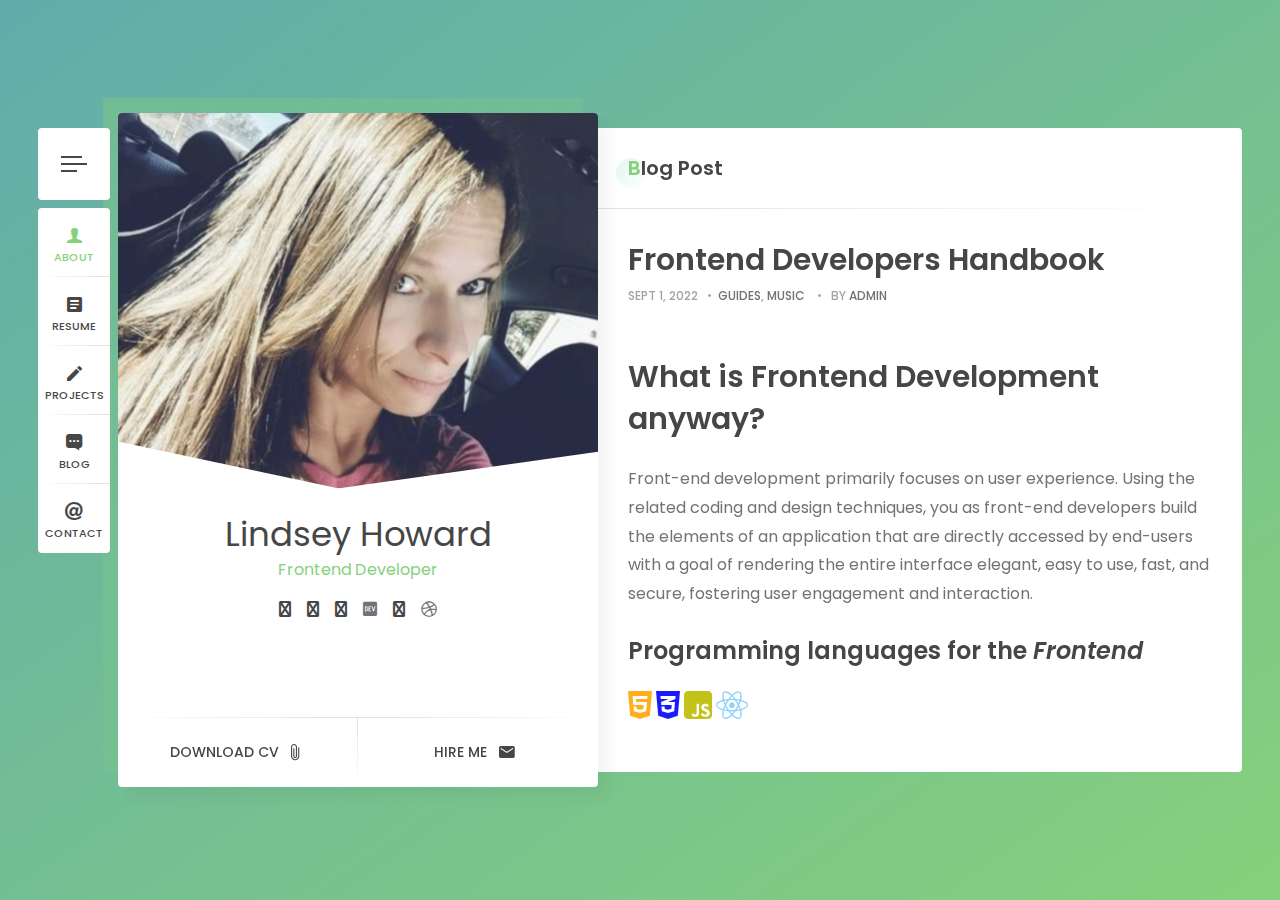
==== pages/blog1.html @ ee1a0be8 "some data changes" ====
<!DOCTYPE html>
<html lang="en">
<head>

	<!--
		Basic
	-->
	<meta charset="UTF-8" />
	<meta http-equiv="X-UA-Compatible" content="IE=edge">
	<title>vCard / Resume / CV</title>
	<meta name="viewport" content="width=device-width, initial-scale=1, maximum-scale=1" />
	<meta name="description" content="vCard & Resume" />
	<meta name="keywords" content="vcard, resposnive, resume, personal, card, cv, cards, portfolio" />
	<meta name="author" content="lindseykdev" />

	<!--
		Load Fonts
	-->
	<link
		href="https://fonts.googleapis.com/css?family=Poppins:100,100i,200,200i,300,300i,400,400i,500,500i,600,600i,700,700i,800,800i,900,900i"
		rel="stylesheet">
	<link href="https://fonts.googleapis.com/css2?family=Bad+Script&family=PT+Sans&display=swap" rel="stylesheet"/>

	<!-- =========================================================
		Load CSS ==================================================
    ============================================================
	-->
	<link rel="stylesheet" href="../assets/css/basic.css" />
	<link rel="stylesheet" href="../assets/css/layout.css" />
	<link rel="stylesheet" href="../assets/css/blogs.css" />
	<link rel="stylesheet" href="../assets/css/ionicons.css" />
	<link rel="stylesheet" href="../assets/css/magnific-popup.css" />
	<link rel="stylesheet" href="../assets/css/animate.css" />
	<link rel="stylesheet" href="../assets/css/owl.carousel.css" />

	<!--
		Background Gradient
	-->
	<link rel="stylesheet" href="../assets/css/gradient.css" />

	<!--
		Template New-Skin
	-->
	<link rel="stylesheet" href="../assets/css/new-skin/new-skin.css" />

	<!--
		Template RTL
	-->
	<!--<link rel="stylesheet" href="css/rtl-new.css" />-->

	<!--
		Template Colors
	-->
	<link rel="stylesheet" href="assets/css/demos/demo-1-colors.css" />
	<!--<link rel="stylesheet" href="css/template-colors/blue.css" />-->
	<!--<link rel="stylesheet" href="css/template-colors/orange.css" />-->
	<!--<link rel="stylesheet" href="css/template-colors/pink.css" />-->
	<!--<link rel="stylesheet" href="css/template-colors/purple.css" />-->
	<!--<link rel="stylesheet" href="css/template-colors/red.css" />-->

	<!--
		Template Dark
	-->
	<!--<link rel="stylesheet" href="css/template-dark/dark.css" />-->


	<!--[if lt IE 9]>
	<script src="http://css3-mediaqueries-js.googlecode.com/svn/trunk/css3-mediaqueries.js"></script>
	<script src="http://html5shim.googlecode.com/svn/trunk/html5.js"></script>
	<![endif]-->

	<!--
		Favicons
	-->
	<link rel="shortcut icon" href="assets/images/favicons/favicon.ico">

  	<!--
		Font Awesome
	-->
	<link rel="stylesheet" href="https://cdnjs.cloudflare.com/ajax/libs/font-awesome/6.2.1/css/all.css" />
	<script src="https://kit.fontawesome.com/29b275fb0c.js" crossorigin="anonymous"></script>

  <!--
    ShareThis
  -->
  <script type='text/javascript' src='https://platform-api.sharethis.com/js/sharethis.js#property=63f6363fb0cf8200125759ce&product=sop' async='async'></script>


</head>

<body>
	<div class="page new-skin">

		<!-- preloader -->
		<div class="preloader">
			<div class="centrize full-width">
				<div class="vertical-center">
					<div class="spinner">
						<div class="double-bounce1"></div>
						<div class="double-bounce2"></div>
					</div>
				</div>
			</div>
		</div>

		<!-- background -->
		<div class="background gradient">
			<ul class="bg-bubbles">
      <li></li>
      <li></li>
      <li></li>
      <li></li>
      <li></li>
      <li></li>
      <li></li>
      <li></li>
      <li></li>
      <li></li>
    </ul>
		</div>

		<!--
			Container
		-->
		<div class="container opened" data-animation-in="fadeInLeft" data-animation-out="fadeOutLeft">

			<!--
				Header
			-->
			<header class="header">

				<!-- menu btn -->
				<a href="#" class="menu-btn"><span></span></a>

				<!-- menu -->
				<div class="top-menu">
					<ul>
						<li class="active">
							<a href="#about-card">
								<span class="icon ion-person"></span>
								<span class="link">About</span>
							</a>
						</li>
						<li>
							<a href="#resume-card">
								<span class="icon ion-android-list"></span>
								<span class="link">Resume</span>
							</a>
						</li>
						<li>
							<a href="#works-card">
								<span class="icon ion-android-create"></span>
								<span class="link">Projects</span>
							</a>
						</li>
						<li>
							<a href="#blog-card">
								<span class="icon ion-chatbox-working"></span>
								<span class="link">Blog</span>
							</a>
						</li>
						<li>
							<a href="#contacts-card">
								<span class="icon ion-at"></span>
								<span class="link">Contact</span>
							</a>
						</li>
					</ul>
				</div>

			</header>

			<!--
				Card - Started
			-->
			<div class="card-started" id="home-card">

				<!--
					Profile
				-->
				<div class="profile no-photo">

					<!-- profile image -->
					<div class="slide" style="background-image: url(../assets/images/profile-6.png);"></div>

					<!-- profile titles -->
					<div class="title">Lindsey Howard</div>
					<!--<div class="subtitle">Web Designer</div>-->
					<div class="subtitle subtitle-typed">
						<div class="typing-title">
							<p>Frontend Developer</p>
							<p>Designer</p>
							<p>Blogger</p>
						</div>
					</div>

					<!-- profile socials -->
					<div class="social">
						<a target="_blank" href="https://linkedin.com/in/lindsey-howard"><span class="fa
									fa-linkedin"></span></a>
						<a target="_blank" href="https://twitter.com/dev_lindseyk"><span class="fa
									fa-twitter"></span></a>
						<a target="_blank" href="https://github.com/codelikeagirl29"><span class="fa fa-github"></span></a>
						<a target="_blank" href="https://dev.to/codelikeagirl29"><span class="fa-brands
									fa-dev"></span></a>
						<a target="_blank" href="https://stackoverflow.com/users/14072521/lindsey"><span class="fa
									fa-stack-overflow"></span></a>
                  <a target="_blank" href="https://dribbble.com/codelikeagirl29"><span class="fa-brands fa-dribbble"></span></a>
					</div>

					<!-- profile buttons -->
					<div class="lnks">
						<a href="https://drive.google.com/file/d/1bHgWk-TyjNsoGOeLdqW-r5zEd-LSExM_/view?usp=share_link" class="lnk">
							<span class="text">Download CV</span>
							<span class="ion ion-android-attach"></span>
						</a>
						<a href="mailto:lindseykdev@gmail.com" class="lnk discover">
							<span class="text">Hire Me</span>
							<span class="ion ion-android-mail"></span>
						</a>
					</div>

				</div>

			</div>

			<!--
				Card - Blog
			-->
			<div class="card-inner blog blog-post animated active" id="blog-card">
				<div class="card-wrap">

					<!--
						Blog Single
					-->
					<div class="content blog-single">

						<!-- title -->
						<div class="title">Blog Post</div>

						<!-- content -->
						<div class="row border-line-v">
							<div class="col col-m-12 col-t-12 col-d-12">
								<div class="post-box">

									<!-- blog detail -->
									<h1 class="h-title">Frontend Developers Handbook</h1>
									<div class="blog-detail">
										<span class="date">Sept 1, 2022</span>
										<span class="cat-links"><a href="#">Guides</a>, <a href="#">Music</a></span>
										<span class="byline"> by <span class="author"><a href="#">admin</a></span></span>
									</div>

									<!-- blog image -->
									<div class="blog-image">
										<img src="assetsimages/blog/1.png" alt="" />
									</div>

									<!-- blog content -->
									<div class="blog-content">
										<h1 class="section-title-inner">What is Frontend Development anyway?</h1>
                <p class="text">
                  Front-end development primarily focuses on user experience. Using the related coding and design techniques, you as front-end developers build the elements of an application that are directly accessed by end-users with a
                  goal of rendering the entire interface elegant, easy to use, fast, and secure, fostering user engagement and interaction.
             
                </p>
                <h2 class="section-title-inner">Programming languages for the <em>Frontend</em></h2>
                <div class="images-container">
                  <div class="images">
                    <i class="fa-brands fa-html5 fa-2xl icon"></i>
                    <i class="fa-brands fa-css3-alt fa-2xl icon"></i>
                    <i class="fa-brands fa-square-js fa-2xl icon"></i>
                    <i class="fa-brands fa-react fa-2xl icon"></i>
                  </div>
                </div>
                <p class="text">
                  Front-end development is the development of visual and interactive elements of a website that users interact with directly. It's a combination of HTML, CSS and
                  <a class="link-effect" href="https://developer.mozilla.org/en-US/docs/Web/JavaScript">JavaScript</a>, where HTML provides the structure, CSS the styling and layout, and JavaScript the dynamic behaviour and interactivity.
                </p><br>
                <p class="text">
                  We should pause for a moment to clarify the differences between a front end developer, back end developer, and full stack developer. Let’s put this in simple terms: a front end developer is responsible for the parts of an
                  app or website that users see and interact with. A back end developer takes care of the “behind the scenes” matters such as infrastructure and databases. The full-stack developer is a mixture of both, a jack of all trades that can handle the whole design process from the beginning to the end.<br />
                  Note that there’s a trend these days where the line between the front end and back end development has been blurring. Primarily since many of the tasks that fall in the domain of back end developers are being increasingly
                  handled by the front end developers.<br />
                  As a final aside, there are also full-stack engineers. They are full-stack developers who have project management experience, adept at disciplines in the configuring, managing, and maintaining computer networks and
                  systems.<br />
                </p>

                <div class="blog-quote">
                  <p>Great <span>web design</span> without <span>functionality</span> is like a <span>sports car</span> with no engine.</p>
                  - Paul Cookson
                </div>
									</div>

                   <!-- carousel start -->
              <div class="carousel-item-img-wrapper carousel-item-img-wrapper-all">
                <div class="owl-carousel" id="owl-carousel-news-1">

                  <!-- section item start -->
                  <div class="post-box">

                    <!-- team item start -->
                    <div class="team-item">
                      <div class="team-item-inner">
                        <div class="team-box">
                          <div class="image-projects">
                            <img alt="Img" src="img/news/news-gallery/gallery-1/1.png" loading="lazy" />
                          </div>
                        </div>
                      </div>

                      <!-- divider start -->
                      <div class="team-item-divider"></div>

                      <!-- divider end -->
                    </div>

                    <!-- team item end -->
                    <div class="post-box-inner">

                      <!-- divider start -->
                      <div class="divider-m"></div>

                      <!-- divider end -->

                      <!-- section title start -->
                      <div class="section-title-inner">Lets get</div>

                      <!-- section title end -->

                      <!-- section title start -->
                      <div class="section-title-inner section-title-inner-dark">
                        to work.
                      </div>

                      <!-- section title end -->
                    </div>
                  </div>

                  <!-- section item end -->

                  <!-- section item start -->
                  <div class="post-box">

                    <!-- team item start -->
                    <div class="team-item">
                      <div class="team-item-inner">
                        <div class="team-box">
                          <div class="image-projects">
                            <img alt="Img" src="img/news/news-gallery/gallery-1/2.png" loading="lazy" />
                          </div>
                        </div>
                      </div>

                      <!-- divider start -->
                      <div class="team-item-divider"></div>

                      <!-- divider end -->
                    </div>

                    <!-- team item end -->
                    <div class="post-box-inner">

                      <!-- divider start -->
                      <div class="divider-m"></div>

                      <!-- divider end -->

                      <!-- section title start -->
                      <div class="section-title-inner">Never quit creating</div>

                      <!-- section title end -->

                      <!-- section title start -->
                      <div class="section-title-inner section-title-inner-dark">more content</div>

                      <!-- section title end -->
                    </div>
                  </div>

                  <!-- section item end -->

                  <!-- section item start -->
                  <div class="post-box">

                    <!-- team item start -->
                    <div class="team-item">
                      <div class="team-item-inner">
                        <div class="team-box">
                          <div class="image-projects">
                            <img alt="Img" src="img/news/news-gallery/gallery-1/3.png" loading="lazy" />
                          </div>
                        </div>
                      </div>

                      <!-- divider start -->
                      <div class="team-item-divider"></div>

                      <!-- divider end -->
                    </div>

                    <!-- team item end -->
                    <div class="post-box-inner">

                      <!-- divider start -->
                      <div class="divider-m"></div>

                      <!-- divider end -->

                      <!-- section title start -->
                      <div class="section-title-inner">Work in a</div>

                      <!-- section title end -->

                      <!-- section title start -->
                      <div class="section-title-inner section-title-inner-dark">distraction-free environment.</div>

                      <!-- section title end -->
                    </div>
                  </div>

                  <!-- section item end -->

                  <!-- section item start -->
                  <div class="post-box">

                    <!-- team item start -->
                    <div class="team-item">
                      <div class="team-item-inner">
                        <div class="team-box">
                          <div class="image-projects">
                            <img alt="Img" src="img/news/news-gallery/gallery-1/4.png" loading="lazy" />
                          </div>
                        </div>
                      </div>

                      <!-- divider start -->
                      <div class="team-item-divider"></div>

                      <!-- divider end -->
                    </div>

                    <!-- team item end -->
                    <div class="post-box-inner">

                      <!-- divider start -->
                      <div class="divider-m"></div>

                      <!-- divider end -->

                      <!-- section title start -->
                      <div class="section-title-inner">follow along</div>

                      <!-- section title end -->

                      <!-- section title start -->
                      <div class="section-title-inner section-title-inner-dark">w/ a successful process.</div>

                      <!-- section title end -->
                    </div>
                  </div>

                  <!-- section item end -->

                  <!-- section item start -->
                  <div class="post-box">

                    <!-- team item start -->
                    <div class="team-item">
                      <div class="team-item-inner">
                        <div class="team-box">
                          <div class="image-projects">
                            <img alt="Img" src="img/news/news-gallery/gallery-1/5.png" />
                          </div>
                        </div>
                      </div>

                      <!-- divider start -->
                      <div class="team-item-divider"></div>

                      <!-- divider end -->
                    </div>

                    <!-- team item end -->
                    <div class="post-box-inner">

                      <!-- divider start -->
                      <div class="divider-m"></div>

                      <!-- divider end -->
                    </div>
                  </div>

                  <!-- section item end -->
                </div>
              </div>

              <!-- carousel end -->

									<div class="post-text-bottom">
										<div class="social-share">
											<span>Share</span>
                      <!-- ShareThis BEGIN --><div class="sharethis-inline-share-buttons"></div><!-- ShareThis END -->
											<!-- <a href="https://www.facebook.com/sharer.php?u=http%3A%2F%2Flindseyk.dev%2F" class="share-btn share-btn-facebook" title="Share on Facebook"><i class="ion ion-social-facebook"></i></a>
											<a href="shorturl.at/mGOT7" class="share-btn share-btn-twitter" title="Share on Twitter"><i class="ion ion-social-twitter"></i></a>
											<a href="https://www.linkedin.com/sharing/share-offsite/?url=https://lindseyk.dev" class="share-btn share-btn-linkedin" title="Share on Linkedin"><i class="ion ion-social-linkedin"></i></a>
											<a class="share-btn share-btn-reddit" title="Share on Reddit"><i class="ion ion-social-reddit"></i></a>
											<a class="share-btn share-btn-pinterest" title="Share on Pinterest"><i class="ion ion-social-pinterest"></i></a> -->
										</div>
										<span class="tags-links">Tags: <a href="#">code</a><a href="#">html</a><a href="#">plugin</a><a href="#">wordpress</a></span>
									</div>

								</div>
							</div>
						</div>

						<nav class="navigation post-navigation">
							<div class="nav-links">
								<div class="nav-previous"><a href="#"><span class="post-nav-next post-nav-text">Prev</span></a></div>
								<div class="nav-next"><a href="#"><span class="post-nav-prev post-nav-text">Next</span></a></div>
							</div>
						</nav>

						<!-- <div class="post-comments">
							<div class="title">
								<div class="title_inner">3 Comments</div>
							</div>
							<div class="row border-line-v comments-row">
								<div class="col col-m-12 col-t-12 col-d-12">
									<ul class="comments">
										<li class="comment post-comment">
											<div class="comment">
												<div class="comment-image image">
													<img src="images/man1.jpg" class="avatar" height="80" width="80" alt="" />
												</div>
												<div class="comment-desc desc">
													<div class="comment-name name">
														<span class="comment-author">John Doe</span>
														<span class="comment-time">8:16 pm</span>
														<span class="comment-date">April 28, 2020</span>
														<span class="comment-reply">
															<a class="comment-reply-link" href="#">Reply</a>
														</span>
													</div>
													<div class="comment-text">
														<p>An has alterum nominavi. Nam at elitr veritus voluptaria. Cu eum regione tacimates vituperatoribus, ut mutat delenit est.</p>
													</div>
												</div>
											</div>
										</li>
										<ul class="children">
											<li class="comment post-comment">
												<div class="comment">
													<div class="comment-image image">
														<img src="images/man1.jpg" class="avatar" height="80" width="80" alt="" />
													</div>
													<div class="comment-desc desc">
														<div class="comment-name name">
															<span class="comment-author">John Doe</span>
															<span class="comment-time">8:16 pm</span>
															<span class="comment-date">April 28, 2020</span>
															<span class="comment-reply">
																<a class="comment-reply-link" href="#">Reply</a>
															</span>
														</div>
														<div class="comment-text">
															<p>An has alterum nominavi. Nam at elitr veritus voluptaria. Cu eum regione tacimates vituperatoribus, ut mutat delenit est.</p>
														</div>
													</div>
												</div>
											</li>
										</ul>
										<li class="comment post-comment">
											<div class="comment">
												<div class="comment-image image">
													<img src="images/man1.jpg" class="avatar" height="80" width="80" alt="" />
												</div>
												<div class="comment-desc desc">
													<div class="comment-name name">
														<span class="comment-author">John Doe</span>
														<span class="comment-time">8:16 pm</span>
														<span class="comment-date">April 28, 2020</span>
														<span class="comment-reply">
															<a class="comment-reply-link" href="#">Reply</a>
														</span>
													</div>
													<div class="comment-text">
														<p>An has alterum nominavi. Nam at elitr veritus voluptaria. Cu eum regione tacimates vituperatoribus, ut mutat delenit est.</p>
													</div>
												</div>
											</div>
										</li>
									</ul>
								</div>
							</div>
						</div>

						<div class="post-comments">
							<div class="title">Leave a Comment</div>
							<div class="row border-line-v">
								<div class="col col-m-12 col-t-12 col-d-12">
									<div class="post-box">
										<form id="cform" method="post">
											<div class="row">
												<div class="col col-d-12 col-t-12 col-m-12">
													<div class="group-val">
														<input type="text" name="name" placeholder="Full Name" />
													</div>
												</div>
												<div class="col col-d-12 col-t-12 col-m-12">
													<div class="group-val">
														<textarea name="message" placeholder="Your Message"></textarea>
													</div>
												</div>
											</div>
											<div class="align-left">
												<a href="#" class="button" onclick="$('#cform').submit(); return false;">
													<span class="text">Add Comment</span>
													<span class="arrow"></span>
												</a>
											</div>
										</form>
										<div class="alert-success">
											<p>Thanks, your message is sent successfully.</p>
										</div>
									</div>
								</div>
							</div>
						</div> -->

					</div>

				</div>
			</div>

			<!--
				Card - Contacts
			-->
			<div class="card-inner contacts" id="contacts-card">
				<div class="card-wrap">

					<!--
						Conacts Info
					-->
					<div class="content contacts">

						<!-- title -->
						<div class="title">Get in Touch</div>

						<!-- content -->
						<div class="row">
							<div class="col col-d-12 col-t-12 col-m-12 border-line-v">
								<div class="map" id="map"></div>
								<div class="info-list">
									<ul>
										<li><strong>Address . . . . .</strong> Raleigh, NC</li>
										<li><strong>Email . . . . .</strong> lindseykdev@gmail.com</li>
										<li><strong>Phone . . . . .</strong> 919.492.7125</li>
										<li><strong>Freelance . . . . .</strong> Actively Seeking</li>
									</ul>
								</div>
							</div>
							<div class="clear"></div>
						</div>

					</div>

					<!--
						Contact Form
					-->
					<div class="content contacts">

						<!-- title -->
						<div class="title">Contact Me</div>

						<!-- content -->
						<div class="row">
							<div class="col col-d-12 col-t-12 col-m-12 border-line-v">
								<div class="contact_form">
									<form id="cform" method="post">
										<div class="row">
											<div class="col col-d-6 col-t-6 col-m-12">
												<div class="group-val">
													<input type="text" name="name" placeholder="Your Name" required />
												</div>
											</div>
											<div class="col col-d-6 col-t-6 col-m-12">
												<div class="group-val">
													<input type="text" name="email" placeholder="Email Address" required />
												</div>
											</div>
											<div class="col col-d-12 col-t-12 col-m-12">
												<div class="group-val">
													<textarea name="message" placeholder="Your Message"></textarea>
												</div>
											</div>
										</div>
										<div class="align-left">
											<a href="#" class="button" onclick="$('#cform').submit(); return false;">
												<span class="text">Send Message</span>
												<span class="arrow"></span>
											</a>
										</div>
									</form>
									<div class="alert-success">
										<p>Thanks, your message was sent successfully.</p>
									</div>
								</div>
							</div>
							<div class="clear"></div>
						</div>

					</div>

				</div>
			</div>

		</div>

		<div class="s_overlay"></div>
		<div class="content-sidebar">
			<div class="sidebar-wrap search-form">
				<aside id="secondary" class="widget-area">
					<section id="search-2" class="widget widget_search">
						<label>
							<span class="screen-reader-text">Search for:</span>
							<input type="search" class="search-field" placeholder="Search …" value="" name="s">
						</label>
						<input type="submit" class="search-submit" value="Search">
					</section>
					<section class="widget widget_recent_entries">
						<h2 class="widget-title">
							<span class="widget-title-span"><span class="first-word">Recent</span> Posts</span>
						</h2>
						<ul>
							<li>
								<a href="#">Productivity Tips for the Over-achiever</a>
							</li>
							<li>
								<a href="#">Styling with CSS</a>
							</li>
							<li>
								<a href="#">Gatsby.js?!</a>
							</li>
							<li>
								<a href="#">A Song And Dance Act</a>
							</li>
							<li>
								<a href="#">By spite about do of allow</a>
							</li>
						</ul>
					</section>
					<!-- <section class="widget widget_recent_comments">
						<h2 class="widget-title">
							<span class="widget-title-span"><span class="first-word">Recent</span> Comments</span>
						</h2>
						<ul>
							<li class="recentcomments">
								<span class="comment-author-link">JOHN SMITH</span> on <a href="#">Creativity Is More Than</a>
							</li>
							<li class="recentcomments">
								<span class="comment-author-link">ADAM SMITH</span> on <a href="#">Creativity Is More Than</a>
							</li>
							<li class="recentcomments">
								<span class="comment-author-link">admin</span> on <a href="#">Designing the perfect</a>
							</li>
							<li class="recentcomments">
								<span class="comment-author-link">admin</span> on <a href=#">Designing the perfect</a>
							</li>
							<li class="recentcomments">
								<span class="comment-author-link">James</span> on <a href="#">Designing the perfect</a>
							</li>
						</ul>
					</section> -->
					<section class="widget widget_archive">
						<h2 class="widget-title">
							<span class="widget-title-span">
								<span class="first-letter">Archives</span>
							</span>
						</h2>
						<ul>
							<li>
								<a href="#">November 2018</a>
							</li>
						</ul>
					</section>
					<section class="widget widget_categories">
						<h2 class="widget-title">
							<span class="widget-title-span"><span class="first-letter">Categories</span></span>
						</h2>
						<ul>
							<li class="cat-item cat-item-2">
								<a href="#">Design</a>
							</li>
							<li class="cat-item cat-item-3">
								<a href="#">Guides</a>
							</li>
						</ul>
					</section>
					<section class="widget widget_meta">
						<h2 class="widget-title">
							<span class="widget-title-span"><span class="first-letter">Meta</span></span>
						</h2>
						<ul>
							<li><a href="#">Log in</a></li>
							<li><a href="#">Entries feed</a></li>
							<li><a href="#">Comments feed</a></li>
							<li><a href="#">WordPress.org</a></li>
						</ul>
					</section>
				</aside>
			</div>
			<span class="close"></span>
		</div>

	</div>

	<!--
		jQuery Scripts
	-->
	<script src="../assets/js/jquery.min.js"></script>
	<script src="../assets/js/jquery.validate.js"></script>
	<script src="../assets/js/jquery.magnific-popup.js"></script>
	<script src="../assets/js/imagesloaded.pkgd.js"></script>
	<script src="../assets/js/isotope.pkgd.js"></script>
	<script src="../assets/js/jquery.slimscroll.js"></script>
	<script src="../assets/js/owl.carousel.js"></script>
	<script src="../assets/js/typed.js"></script>
	<script src="https://use.fontawesome.com/8da76d029b.js"></script>

	<!--
		Google map api
	-->
	<script src="https://maps.googleapis.com/maps/api/js?key=AIzaSyDz2w7HUaWudHwd7AWQpCL48Qs050WOn9s"></script>

	<!--
		Main Scripts
	-->
	<script src="../assets/js/scripts.js"></script>

</body>
</html>
---- assets/css/basic.css ----
/**
*	 
*	Version: 2.6
*	 
*	 
*	 
**/

/* TABLE OF CONTENTS
	1. Base
	2. Container
	3. Columns
	4. Preloader
	5. Typography
	6. Forms
	7. Alignments
	8. Animations
*/

/*
	1. Basic
*/

html {
	margin-right: 0!important;
}

body {
	margin: 0;
	padding: 0;
	border: none;
	font-family: 'Poppins';
	font-size: 14px;
	color: #808080;
	background: #d8dbe2;
	letter-spacing: 0em;
	font-weight: 400;
	-webkit-font-smoothing: antialiased;
	-webkit-text-size-adjust: 100%;
}

.page {
	position: absolute;
	overflow: hidden;
	width: 100%;
	height: 100%;
}

@media (max-width: 1023px) {
	.page {
		overflow: visible;
	}

}

* {
	box-sizing: border-box;
	-webkit-box-sizing: border-box;
}

/*
	2. Container
*/
.container {
	margin: -300px 0 0 -240px;
	position: absolute;
	top: 50%;
	left: 50%;
	width: 480px;
	height: 600px;
	transform: translateX(0px);
	-webkit-transform: translateX(0px);
	-moz-transform: translateX(0px);
	-o-transform: translateX(0px);
	transition: all 0.4s ease 0s;
	-moz-transition: all 0.4s ease 0s;
	-webkit-transition: all 0.4s ease 0s;
	-o-transition: all 0.4s ease 0s;
}

.container.opened {
	transform: translateX(-240px);
	-webkit-transform: translateX(-240px);
	-moz-transform: translateX(-240px);
	-o-transform: translateX(-240px);
}

@media (max-width: 1072px) {
	.container {
		margin: -300px 0 0 -220px;
		width: 440px;
	}

	.container.opened {
		transform: translateX(-204px);
		-webkit-transform: translateX(-204px);
		-moz-transform: translateX(-204px);
		-o-transform: translateX(-204px);
	}

}

@media (max-width: 1023px) {
	.container {
		margin: 0 auto;
		position: relative;
		top: 83px;
		left: 0;
		width: auto;
		max-width: 540px;
		height: auto;
		transform: none;
		-webkit-transform: none;
		-moz-transform: none;
		-o-transform: none;
	}

	.container.opened {
		transform: none;
		-webkit-transform: none;
		-moz-transform: none;
		-o-transform: none;
	}

}

@media (max-width: 560px) {
	.container {
		margin: 0 5px;
		top: 78px;
		width: auto;
		max-width: 100%;
	}

}

.background {
	position: fixed;
	top: 0%;
	left: 0%;
	width: 100%;
	height: 100%;
	background-position: center center;
	background-repeat: no-repeat;
	background-size: cover;
	background-color: rgba(120, 204, 109, 0.4);
}


/*
	3. Columns
*/
.row {
	margin: 0 -20px;
	position: relative;
	font-size: 0;
}

.row .col {
	padding: 20px;
	position: relative;
	display: inline-block;
	vertical-align: top;
	font-size: 14px;
}

.row .col .col {
	padding-top: 0;
	padding-bottom: 20px;
}

@media (min-width: 1024px) {
	.row .col.col-d-12 {
		width: 99.996%;
	}

	.row .col.col-d-11 {
		width: 91.663%;
	}

	.row .col.col-d-10 {
		width: 83.333%;
	}

	.row .col.col-d-9 {
		width: 74.997%;
	}

	.row .col.col-d-8 {
		width: 66.664%;
	}

	.row .col.col-d-7 {
		width: 58.331%;
	}

	.row .col.col-d-6 {
		width: 49.998%;
	}

	.row .col.col-d-5 {
		width: 41.665%;
	}

	.row .col.col-d-4 {
		width: 33.332%;
	}

	.row .col.col-d-3 {
		width: 24.999%;
	}

	.row .col.col-d-2 {
		width: 16.666%;
	}

	.row .col.col-d-1 {
		width: 8.333%;
	}

}

@media (max-width: 1023px) {
	.row .col.col-t-12 {
		width: 99.996%;
	}

	.row .col.col-t-11 {
		width: 91.663%;
	}

	.row .col.col-t-10 {
		width: 83.333%;
	}

	.row .col.col-t-9 {
		width: 74.997%;
	}

	.row .col.col-t-8 {
		width: 66.664%;
	}

	.row .col.col-t-7 {
		width: 58.331%;
	}

	.row .col.col-t-6 {
		width: 49.998%;
	}

	.row .col.col-t-5 {
		width: 41.665%;
	}

	.row .col.col-t-4 {
		width: 33.332%;
	}

	.row .col.col-t-3 {
		width: 24.999%;
	}

	.row .col.col-t-2 {
		width: 16.666%;
	}

	.row .col.col-t-1 {
		width: 8.333%;
	}

}

@media (max-width: 560px) {
	.row .col.col-m-12 {
		width: 99.996%;
	}

	.row .col.col-m-11 {
		width: 91.663%;
	}

	.row .col.col-m-10 {
		width: 83.333%;
	}

	.row .col.col-m-9 {
		width: 74.997%;
	}

	.row .col.col-m-8 {
		width: 66.664%;
	}

	.row .col.col-m-7 {
		width: 58.331%;
	}

	.row .col.col-m-6 {
		width: 49.998%;
	}

	.row .col.col-m-5 {
		width: 41.665%;
	}

	.row .col.col-m-4 {
		width: 33.332%;
	}

	.row .col.col-m-3 {
		width: 24.999%;
	}

	.row .col.col-m-2 {
		width: 16.666%;
	}

	.row .col.col-m-1 {
		width: 8.333%;
	}

}

.row:after {
	content: '';
	display: block;
	clear: both;
}

.border-line-v:before {
	content: '';
	position: absolute;
	left: 0;
	top: 0;
	width: 1px;
	height: 100%;
	background: -moz-radial-gradient(top, ellipse cover, rgba(197, 202, 213, 0.7) 0%, rgba(255, 255, 255, 0) 70%);
	background: -webkit-radial-gradient(top, ellipse cover, rgba(197, 202, 213, 0.7) 0%, rgba(255, 255, 255, 0) 70%);
	background: radial-gradient(ellipse at top, rgba(197, 202, 213, 0.7) 0%, rgba(255, 255, 255, 0) 70%);
}

.border-line-h:after {
	content: '';
	position: absolute;
	left: 0;
	bottom: 0;
	width: 100%;
	height: 1px;
	background: -moz-radial-gradient(left, ellipse cover, rgba(197, 202, 213, 0.7) 0%, rgba(255, 255, 255, 0) 70%);
	background: -webkit-radial-gradient(left, ellipse cover, rgba(197, 202, 213, 0.7) 0%, rgba(255, 255, 255, 0) 70%);
	background: radial-gradient(ellipse at left, rgba(197, 202, 213, 0.7) 0%, rgba(255, 255, 255, 0) 70%);
}

/*
	4. Preloader
*/
.preloader {
	position: fixed;
	top: 0;
	left: 0;
	width: 100%;
	height: 100%;
	text-align: center;
	background: #ffffff;
	z-index: 1000;
}

.preloader .spinner {
	position: relative;
	display: inline-block;
	width: 40px;
	height: 40px;
}

.preloader .spinner .double-bounce1,
.preloader .spinner .double-bounce2 {
	position: absolute;
	top: 0;
	left: 0;
	width: 100%;
	height: 100%;
	background: #78cc6d;
	opacity: 1;
	-webkit-animation: sk-bounce 2s infinite ease-in-out;
	animation: sk-bounce 2s infinite ease-in-out;
	border-radius: 50%;
	-moz-border-radius: 50%;
	-webkit-border-radius: 50%;
	-khtml-border-radius: 50%;
}

.preloader .spinner .double-bounce2 {
	-webkit-animation-delay: -1s;
	animation-delay: -1s;
	opacity: 0.1;
}

/*
	5. Typography
*/
h1,
h2,
h3,
h4,
h5,
h6 {
	margin: 0 0 5px 0;
	font-family: 'Poppins';
	font-size: 25px;
	color: #171717;
	line-height: 33px;
	font-weight: 500;
}

h2 {
	font-size: 24px;
}

h3 {
	font-size: 22px;
}

h4 {
	font-size: 20px;
}

h5 {
	font-size: 18px;
}

h6 {
	font-size: 16px;
}

p {
	font-size: 14px;
	line-height: 1.6;
	padding: 0;
	margin: 0 0 20px 0;
}

strong {
	font-weight: 500;
}

/* links, buttons */
.lnks {
	position: absolute;
	bottom: 0;
	left: 0;
	width: 100%;
	height: 70px;
	z-index: 10;
}

.lnks:before {
	content: '';
	position: absolute;
	left: 0;
	top: 0;
	width: 100%;
	height: 1px;
	background: -moz-radial-gradient(left, ellipse cover, rgba(197, 202, 213, 0.7) 0%, rgba(255, 255, 255, 0) 70%);
	background: -webkit-radial-gradient(left, ellipse cover, rgba(197, 202, 213, 0.7) 0%, rgba(255, 255, 255, 0) 70%);
	background: radial-gradient(ellipse at left, rgba(197, 202, 213, 0.7) 0%, rgba(255, 255, 255, 0) 70%);
}

.lnk,
.button {
	position: relative;
	float: left;
	width: 50%;
	height: 70px;
	line-height: 70px;
	font-size: 12px;
	color: #171717;
	font-weight: 500;
	text-align: center;
	text-decoration: none;
	text-transform: uppercase;
	border: none;
}

.lnk:before,
.button:before {
	content: '';
	position: absolute;
	right: 0;
	top: 0;
	width: 1px;
	height: 100%;
	background: -moz-radial-gradient(top, ellipse cover, rgba(197, 202, 213, 0.7) 0%, rgba(255, 255, 255, 0) 70%);
	background: -webkit-radial-gradient(top, ellipse cover, rgba(197, 202, 213, 0.7) 0%, rgba(255, 255, 255, 0) 70%);
	background: radial-gradient(ellipse at top, rgba(197, 202, 213, 0.7) 0%, rgba(255, 255, 255, 0) 70%);
}

.lnk .ion,
.button .ion,
.lnk .arrow,
.button .arrow {
	margin: 0 0 0 8px;
	position: relative;
	top: -2px;
	display: inline-block;
	vertical-align: middle;
	font-size: 18px;
	transition: all 0.3s ease 0s;
	-moz-transition: all 0.3s ease 0s;
	-webkit-transition: all 0.3s ease 0s;
	-o-transition: all 0.3s ease 0s;
}

.lnk .arrow,
.button .arrow {
	top: -1px;
	width: 14px;
	height: 2px;
}

.lnk .arrow:before,
.button .arrow:before,
.lnk .arrow:after,
.button .arrow:after {
	content: '';
	position: absolute;
	left: 0;
	top: 0;
	width: 100%;
	height: 100%;
	background: #171717;
	transition: all 0.3s ease 0s;
	-moz-transition: all 0.3s ease 0s;
	-webkit-transition: all 0.3s ease 0s;
	-o-transition: all 0.3s ease 0s;
}

.lnk .arrow:after,
.button .arrow:after {
	left: auto;
	top: auto;
	right: 0;
	bottom: 3px;
	width: 8px;
	height: 2px;
	transform: rotate(45deg);
	-webkit-transform: rotate(45deg);
	-moz-transform: rotate(45deg);
	-o-transform: rotate(45deg);
}

.lnk .text,
.button .text {
	transition: all 0.3s ease 0s;
	-moz-transition: all 0.3s ease 0s;
	-webkit-transition: all 0.3s ease 0s;
	-o-transition: all 0.3s ease 0s;
}

.lnk:last-child:before,
.button:last-child:before {
	display: none;
}

.lnk:hover,
.button:hover {
	color: #78cc6d;
}

.lnk:hover .ion,
.button:hover .ion {
	color: #78cc6d;
}

.lnk:hover .arrow:before,
.button:hover .arrow:before,
.lnk:hover .arrow:after,
.button:hover .arrow:after {
	background: #78cc6d;
}

.button {
	display: inline-block;
	float: none;
	width: auto;
}

a {
	color: #626262;
	text-decoration: none;
	opacity: 1;
	outline: none;
}

a:hover {
	text-decoration: none;
	color: #78cc6d;
}

/* lists */
ol,
ul {
	list-style: none;
	margin-top: 0px;
	margin-bottom: 0px;
	padding-left: 0px;
}

ul ul,
ul ol,
ol ol,
ol ul {
	margin-bottom: 0px;
}

li {
	margin-bottom: 0px;
}

/* code */
code {
	background: #d8dbe2;
	font-size: 16px;
	font-family: 'Poppins';
	margin: 20px 0;
	padding: 10px 20px;
}

/* tables */
table {
	width: 100%;
	margin: 30px 0;
	padding: 0;
	border-collapse: collapse;
}

th {
	font-weight: 500;
	border: none;
	border-bottom: 1px solid #d8dbe2;
	color: #171717;
	padding: 12px 15px;
	text-align: left;
}

td {
	border: none;
	border-bottom: 1px solid #d8dbe2;
	padding: 12px 15px;
	text-align: left;
	color: #626262;
}

/* blockquote */
blockquote {
	font-family: 'Poppins';
}

/*
	6. Forms
*/
input,
textarea,
button {
	margin: 0;
	padding: 0;
	display: block;
	font-family: 'Poppins';
	font-size: 13px;
	width: 100%;
	height: 60px;
	color: #171717;
	background: none;
	border: none;
	border-bottom: 1px solid #d8dbe2;
	-webkit-appearance: none;
	-moz-appearance: none;
	appearance: none;
	resize: none;
	outline: 0;
	transition: all 0.3s ease 0s;
	-moz-transition: all 0.3s ease 0s;
	-webkit-transition: all 0.3s ease 0s;
	-o-transition: all 0.3s ease 0s;
	border-radius: 0px;
	-moz-border-radius: 0px;
	-webkit-border-radius: 0px;
	-khtml-border-radius: 0px;
}

input:focus,
textarea:focus,
button:focus {
	color: #171717;
	border-bottom: 1px solid #78cc6d;
}

textarea {
	padding: 15px 0;
	height: 80px;
}

button {
	width: auto;
	display: inline-block;
	vertical-align: top;
	color: #171717;
	border-bottom: 1px solid #d8dbe2;
	text-align: left;
	cursor: pointer;
}

button:hover {
	border-bottom: 1px solid #78cc6d;
}

label,
legend {
	display: block;
	padding-bottom: 10px;
	font-family: 'Poppins';
	font-size: 14px;
}

fieldset {
	border-width: 0;
	padding: 0;
}

input[type="checkbox"],
input[type="radio"] {
	display: inline;
}

::-webkit-input-placeholder {
	color: #999999;
}

:-moz-placeholder {
	color: #999999;
}

::-moz-placeholder {
	color: #999999;
}

:-ms-input-placeholder {
	color: #999999;
}

input:focus::-webkit-input-placeholder,
textarea:focus::-webkit-input-placeholder {
	color: #171717;
}

input:focus:-moz-placeholder,
textarea:focus:-moz-placeholder {
	color: #171717;
}

input:focus::-moz-placeholder,
textarea:focus::-moz-placeholder {
	color: #171717;
}

input:focus:-ms-input-placeholder,
textarea:focus:-ms-input-placeholder {
	color: #171717;
}

input.error,
textarea.error {
	border-bottom: 1px solid #ff0000 !important;
}

label.error {
	display: none!important;
}

input.error::-moz-placeholder,
textarea.error::-moz-placeholder {
	color: #ff0000;
}

input.error:-moz-placeholder,
textarea.error:-moz-placeholder {
	color: #ff0000;
}

input.error:-ms-input-placeholder,
textarea.error:-ms-input-placeholder {
	color: #ff0000;
}

input.error::-webkit-input-placeholder,
textarea.error::-webkit-input-placeholder {
	color: #ff0000;
}

/*
	7. Alignments
*/
.align-center {
	text-align: center !important;
}

.align-right {
	text-align: right !important;
}

.align-left {
	text-align: left !important;
}

.pull-right {
	float: right !important;
}

.pull-left {
	float: left !important;
}

.pull-none {
	float: none !important;
}

/* width */
.full-width {
	max-width: 100% !important;
	width: 100% !important;
}

.full-max-width {
	max-width: 100% !important;
	width: auto !important;
}

/* vertical align */
.centrize {
	display: table !important;
	table-layout: fixed !important;
	height: 100% !important;
	position: relative !important;
}

.vertical-center {
	display: table-cell !important;
	vertical-align: middle !important;
}

.vertical-top {
	display: table-cell !important;
	vertical-align: top !important;
}

.vertical-bottom {
	display: table-cell !important;
	vertical-align: bottom !important;
}

/* text formating */
.text-uppercase {
	text-transform: uppercase !important;
}

.text-lowercase {
	text-transform: lowercase !important;
}

.text-capitalize {
	text-transform: capitalize !important;
}

.text-regular {
	font-weight: 400 !important;
}

.text-bold {
	font-weight: 700 !important;
}

.text-italic {
	font-style: italic !important;
}

/* clearing */
.clear {
	clear: both;
}

/*
	8. Animations
*/
/* flip cards */
.FlipIn {
	-webkit-backface-visibility: visible !important;
	backface-visibility: visible !important;
	-webkit-animation-duration: 0.7s !important;
	animation-duration: 0.7s !important;
	-webkit-animation-name: FlipIn;
	animation-name: FlipIn;
}

@-webkit-keyframes FlipIn {
	from {
		-webkit-transform: perspective(400px) rotate3d(0, 1, 0, 90deg);
		transform: perspective(400px) rotate3d(0, 1, 0, 90deg);
		-webkit-animation-timing-function: ease-in;
		animation-timing-function: ease-in;
		opacity: 0;
	}

	60% {
		-webkit-transform: perspective(400px) rotate3d(0, 1, 0, 0deg);
		transform: perspective(400px) rotate3d(0, 1, 0, 0deg);
		opacity: 1;
	}

	80% {
		-webkit-transform: perspective(400px) rotate3d(0, 1, 0, -5deg);
		transform: perspective(400px) rotate3d(0, 1, 0, -5deg);
	}

	to {
		-webkit-transform: perspective(400px);
		transform: perspective(400px);
	}

}

@keyframes FlipIn {
	from {
		-webkit-transform: perspective(400px) rotate3d(0, 1, 0, 90deg);
		transform: perspective(400px) rotate3d(0, 1, 0, 90deg);
		-webkit-animation-timing-function: ease-in;
		animation-timing-function: ease-in;
		opacity: 0;
	}

	60% {
		-webkit-transform: perspective(400px) rotate3d(0, 1, 0, 0deg);
		transform: perspective(400px) rotate3d(0, 1, 0, 0deg);
		opacity: 1;
	}

	80% {
		-webkit-transform: perspective(400px) rotate3d(0, 1, 0, -5deg);
		transform: perspective(400px) rotate3d(0, 1, 0, -5deg);
	}

	to {
		-webkit-transform: perspective(400px);
		transform: perspective(400px);
	}

}

.FlipOut {
	-webkit-animation-duration: 0.7s !important;
	animation-duration: 0.7s !important;
	-webkit-backface-visibility: visible !important;
	backface-visibility: visible !important;
	-webkit-animation-name: FlipOut;
	animation-name: FlipOut;
}

@-webkit-keyframes FlipOut {
	from {
		-webkit-transform: perspective(400px);
		transform: perspective(400px);
	}

	30% {
		-webkit-transform: perspective(400px) rotate3d(0, 1, 0, -5deg);
		transform: perspective(400px) rotate3d(0, 1, 0, -5deg);
		opacity: 1;
	}

	to {
		-webkit-transform: perspective(400px) rotate3d(0, 1, 0, 90deg);
		transform: perspective(400px) rotate3d(0, 1, 0, 90deg);
		opacity: 0;
	}

}

@keyframes FlipOut {
	from {
		-webkit-transform: perspective(400px);
		transform: perspective(400px);
	}

	30% {
		-webkit-transform: perspective(400px) rotate3d(0, 1, 0, -5deg);
		transform: perspective(400px) rotate3d(0, 1, 0, -5deg);
		opacity: 1;
	}

	to {
		-webkit-transform: perspective(400px) rotate3d(0, 1, 0, 90deg);
		transform: perspective(400px) rotate3d(0, 1, 0, 90deg);
		opacity: 0;
	}

}

/* preloader */
@-webkit-keyframes sk-bounce {
	0%,
	100% {
		-webkit-transform: scale(0);
	}

	50% {
		-webkit-transform: scale(1);
	}

}

@keyframes sk-bounce {
	0%,
	100% {
		transform: scale(0);
		-webkit-transform: scale(0);
	}

	50% {
		transform: scale(1);
		-webkit-transform: scale(1);
	}

}
---- assets/css/layout.css ----
/**
*	 
*	Version: 2.6
*	 
*	 
*	 
**/

/* TABLE OF CONTENTS
	1. Base
	2. Container
	3. Columns
	4. Preloader
	5. Typography
	6. Forms
	7. Alignments
	8. Animations
*/

/*
	1. Header
*/

.header {
	position: absolute;
	left: -80px;
	top: 15px;
	width: 72px;
	z-index: 100;
	text-align: center;
	opacity: 1;
	visibility: visible;
	border-radius: 4px;
	-moz-border-radius: 4px;
	-webkit-border-radius: 4px;
	-khtml-border-radius: 4px;
}

.header.active {
	opacity: 1 !important;
	visibility: visible !important;
}

.header .menu-btn {
	margin-bottom: 8px;
	position: relative;
	display: block;
	height: 72px;
	text-align: center;
	background: #ffffff;
	border-radius: 4px;
	-webkit-border-radius: 4px;
	z-index: 2;
}

.no-sidebar .header .menu-btn,
.disable-sidebar .header .menu-btn {
	display: none;
}

.header .menu-btn span {
	margin-left: -13px;
	margin-top: -1px;
	position: absolute;
	left: 50%;
	top: 50%;
	display: block;
	width: 26px;
	height: 2px;
	background: #323232;
	transition: all 0.3s ease 0s;
	-moz-transition: all 0.3s ease 0s;
	-webkit-transition: all 0.3s ease 0s;
	-o-transition: all 0.3s ease 0s;
}

.header .menu-btn span:before,
.header .menu-btn span:after {
	content: '';
	position: absolute;
	left: 0;
	top: -7px;
	width: 80%;
	height: 100%;
	background: #323232;
	transition: all 0.3s ease 0s;
	-moz-transition: all 0.3s ease 0s;
	-webkit-transition: all 0.3s ease 0s;
	-o-transition: all 0.3s ease 0s;
}

.header .menu-btn span:after {
	top: auto;
	bottom: -7px;
	width: 60%;
}

.header .menu-btn:hover span,
.header .menu-btn:hover span:before,
.header .menu-btn:hover span:after {
	background: #78cc6d;
}

.header .menu-btn:hover span:before {
	width: 100%;
}

.header .menu-btn:hover span:after {
	width: 100%;
}

.header .top-menu {
	width: 100%;
	font-size: 0;
}

.header .top-menu ul li {
	display: block;
	transition: color 0.3s ease 0s;
	-moz-transition: color 0.3s ease 0s;
	-webkit-transition: color 0.3s ease 0s;
	-o-transition: color 0.3s ease 0s;
}

.header .top-menu ul li:first-child a {
	border-radius: 4px 4px 0 0;
	-moz-border-radius: 4px 4px 0 0;
	-webkit-border-radius: 4px 4px 0 0;
	-khtml-border-radius: 4px 4px 0 0;
}

.header .top-menu ul li:last-child a {
	border-radius: 0 0 4px 4px;
	-moz-border-radius: 0 0 4px 4px;
	-webkit-border-radius: 0 0 4px 4px;
	-khtml-border-radius: 0 0 4px 4px;
	border: none;
}

.header .top-menu ul li:last-child a:before {
	display: none;
}

.header .top-menu ul li a {
	position: relative;
	overflow: hidden;
	display: block;
	height: 72px;
	color: #171717;
	text-align: center;
	background: #ffffff;
}

.header .top-menu ul li a:before {
	content: '';
	position: absolute;
	left: 0;
	bottom: 0;
	width: 100%;
	height: 1px;
	background: -moz-radial-gradient(right, ellipse cover, rgba(197, 202, 213, 0.7) 0%, rgba(255, 255, 255, 0) 70%);
	background: -webkit-radial-gradient(right, ellipse cover, rgba(197, 202, 213, 0.7) 0%, rgba(255, 255, 255, 0) 70%);
	background: radial-gradient(ellipse at right, rgba(197, 202, 213, 0.7) 0%, rgba(255, 255, 255, 0) 70%);
}

.header .top-menu ul li a .icon {
	margin: -27px 0 0 -20px;
	position: absolute;
	top: 50%;
	left: 50%;
	width: 40px;
	height: 40px;
	font-size: 20px;
	color: #171717;
	line-height: 40px;
	border-radius: 30px;
	-moz-border-radius: 30px;
	-webkit-border-radius: 30px;
	-khtml-border-radius: 30px;
	transition: all 0.3s ease 0s;
	-moz-transition: all 0.3s ease 0s;
	-webkit-transition: all 0.3s ease 0s;
	-o-transition: all 0.3s ease 0s;
}

.header .top-menu ul li a .link {
	position: absolute;
	left: 0;
	top: 57%;
	width: 100%;
	display: block;
	font-size: 11px;
	font-weight: 500;
	text-transform: uppercase;
	transition: all 0.3s ease 0s;
	-moz-transition: all 0.3s ease 0s;
	-webkit-transition: all 0.3s ease 0s;
	-o-transition: all 0.3s ease 0s;
}

.header .top-menu ul li:hover a,
.header .top-menu ul li.active a {
	color: #78cc6d;
}

.header .top-menu ul li:hover a .icon,
.header .top-menu ul li.active a .icon,
.header .top-menu ul li:hover a .link,
.header .top-menu ul li.active a .link {
	color: #78cc6d;
}

.header .profile {
	padding: 10px 62px 10px 18px;
	width: auto;
	height: 64px;
	text-align: left;
	display: none;
}

.header .profile .image {
	margin-right: 14px;
	float: left;
	width: 44px;
	font-size: 0;
}

.header .profile .image img {
	width: 100%;
	height: auto;
	border-radius: 100%;
	-webkit-border-radius: 100%;
}

.header .profile .title {
	font-size: 15px;
	color: #323232;
	font-weight: 500;
	text-overflow: ellipsis;
	white-space: nowrap;
	overflow: hidden;
}

p#tagline {
	font-size: 14px;
}

.header .profile .subtitle {
	font-size: 12px;
	color: #78cc6d;
	line-height: 14px;
	font-weight: 400;
	text-overflow: ellipsis;
	white-space: nowrap;
	overflow: hidden;
}

.no-sidebar .header .menu-btn,
.disable-sidebar .header .menu-btn {
	display: none;
}

@media (max-width: 1023px) {
	.header {
		position: fixed;
		left: 0;
		top: -4px;
		width: 100%;
		height: 72px;
		display: flex;
		align-items: center;
		justify-content: center;
	}

	.header .top-menu {
		margin: 0 auto;
		max-width: 540px;
		display: flex;
		box-shadow: 0 0 25px rgba(0, 0, 0, 0.05);
	}

	.header .top-menu ul {
		display: flex;
		width: 100%;
	}

	.header .top-menu ul li {
		display: block;
		width: 100%;
	}

	.header .top-menu ul li:first-child a {
		border-radius: 4px 0 0 4px;
		-moz-border-radius: 4px 0 0 4px;
		-webkit-border-radius: 4px 0 0 4px;
		-khtml-border-radius: 4px 0 0 4px;
	}

	.header .top-menu ul li:last-child a {
		border-radius: 0 4px 4px 0;
		-moz-border-radius: 0 4px 4px 0;
		-webkit-border-radius: 0 4px 4px 0;
		-khtml-border-radius: 0 4px 4px 0;
	}

	.header .top-menu ul li a:before {
		content: '';
		position: absolute;
		left: 0;
		bottom: 0;
		width: 1px;
		height: 100%;
		background: -moz-radial-gradient(top, ellipse cover, rgba(197, 202, 213, 0.7) 0%, rgba(255, 255, 255, 0) 70%);
		background: -webkit-radial-gradient(top, ellipse cover, rgba(197, 202, 213, 0.7) 0%, rgba(255, 255, 255, 0) 70%);
		background: radial-gradient(ellipse at top, rgba(197, 202, 213, 0.7) 0%, rgba(255, 255, 255, 0) 70%);
	}

	.header .top-menu ul li:last-child a:before {
		display: block;
	}

	.disable-sidebar.no-sticky-menu .header .menu-btn,
	.no-sidebar .no-sticky-menu .header .menu-btn {
		height: 62px;
		visibility: visible;
		opacity: 1;
		display: block;
	}

}

@media (max-width: 560px) {
	.header {
		padding: 0 5px;
		width: 100%;
	}

	.header .top-menu {
		max-width: 100%;
	}

	.header .profile {
		display: block;
	}

	.header .menu-btn {
		position: absolute;
		right: 0;
		top: 0;
		width: 62px;
		height: 62px;
	}
}

/*
	2. Card - Started
*/
.card-started {
	position: relative;
	width: 100%;
	height: 600px;
	z-index: 11;
	border-radius: 4px;
	-moz-border-radius: 4px;
	-webkit-border-radius: 4px;
	-khtml-border-radius: 4px;
}

.card-started:before {
	content: '';
	position: absolute;
	top: 0;
	left: 0;
	width: 100%;
	height: 100%;
	box-shadow: 10px 10px 15px rgba(0, 0, 0, 0.05);
	border-radius: 0 0 4px 0;
	-moz-border-radius: 0 0 4px 0;
	-webkit-border-radius: 0 0 4px 0;
	-khtml-border-radius: 0 0 4px 0;
}

.card-started:after {
	content: '';
	position: absolute;
	left: -15px;
	top: -15px;
	width: 100%;
	height: 100%;
	background: -moz-linear-gradient(-45deg, rgba(120, 204, 109, 0.4) 0%, rgba(120, 204, 109, 0.01) 100%);
	background: -webkit-linear-gradient(-45deg, rgba(120, 204, 109, 0.4) 0%, rgba(120, 204, 109, 0.01) 100%);
	background: linear-gradient(135deg, rgba(120, 204, 109, 0.4) 0%, rgba(120, 204, 109, 0.01) 100%);
	border-radius: 4px;
	-moz-border-radius: 4px;
	-webkit-border-radius: 4px;
	-khtml-border-radius: 4px;
}

.card-started .profile {
	padding: 210px 50px 50px 50px;
	position: relative;
	height: 100%;
	background: #ffffff;
	text-align: center;
	z-index: 10;
	border-radius: 4px;
	-moz-border-radius: 4px;
	-webkit-border-radius: 4px;
	-khtml-border-radius: 4px;
}

.card-started .profile.no-photo {
	padding-top: 340px;
}

.card-started .profile.no-photo .image {
	display: none;
}

.card-started .profile .slide {
	position: absolute;
	overflow: hidden;
	left: 0;
	top: 0;
	width: 100%;
	height: 300px;
	background-color: #626262;
	background-repeat: no-repeat;
	background-position: center center;
	background-size: cover;
	border-radius: 4px 4px 0 0;
	-moz-border-radius: 4px 4px 0 0;
	-webkit-border-radius: 4px 4px 0 0;
	-khtml-border-radius: 4px 4px 0 0;
}

.card-started .profile .slide:before,
.card-started .profile .slide:after {
	content: '';
	position: absolute;
	left: -25%;
	bottom: -198px;
	width: 700px;
	height: 200px;
	background: #ffffff;
	transform: rotate(12deg);
	-webkit-transform: rotate(12deg);
	-moz-transform: rotate(12deg);
	-o-transform: rotate(12deg);
}

.card-started .profile .slide:after {
	left: auto;
	right: -25%;
	transform: rotate(-6deg);
	-webkit-transform: rotate(-6deg);
	-moz-transform: rotate(-6deg);
	-o-transform: rotate(-6deg);
}

.card-started .profile .image {
	margin: 0 0 20px 0;
	position: relative;
	display: inline-block;
	width: 140px;
}

.card-started .profile .image:before {
	content: '';
	position: absolute;
	top: 10px;
	left: -10px;
	width: 100%;
	height: 100%;
	background: -moz-linear-gradient(-45deg, rgba(120, 204, 109, 0.4) 0%, rgba(120, 204, 109, 0.01) 100%);
	background: -webkit-linear-gradient(-45deg, rgba(120, 204, 109, 0.4) 0%, rgba(120, 204, 109, 0.01) 100%);
	background: linear-gradient(135deg, rgba(120, 204, 109, 0.4) 0%, rgba(120, 204, 109, 0.01) 100%);
	border-radius: 100%;
	-moz-border-radius: 100%;
	-webkit-border-radius: 100%;
	-khtml-border-radius: 100%;
}

.card-started .profile .image img {
	position: relative;
	display: block;
	width: 100%;
	height: auto;
	border: 3px solid #ffffff;
	border-radius: 100%;
	-moz-border-radius: 100%;
	-webkit-border-radius: 100%;
	-khtml-border-radius: 100%;
}

.card-started .profile .title {
	margin: 0 0 10px 0;
	font-size: 32px;
	color: #171717;
	line-height: 32px;
	font-weight: 400;
}

.card-started .profile .subtitle {
	margin: 0 0 15px 0;
	font-size: 14px;
	color: #78cc6d;
	line-height: 14px;
	font-weight: 400;
}

.card-started .profile .social a {
	margin: 0 6px;
	display: inline-block;
	vertical-align: middle;
}

.card-started .profile .social a .ion,
.card-started .profile .social a .fab,
.card-started .profile .social a .fas {
	font-size: 16px;
	color: #171717;
	transition: all 0.3s ease 0s;
	-moz-transition: all 0.3s ease 0s;
	-webkit-transition: all 0.3s ease 0s;
	-o-transition: all 0.3s ease 0s;
}

.card-started .profile .social a:hover .ion,
.card-started .profile .social a:hover .fab,
.card-started .profile .social a:hover .fas {
	color: #78cc6d;
}

.card-started .profile .lnk.active.discover .arrow {
	transform: scaleX(-1);
	-webkit-transform: scaleX(-1);
	-moz-transform: scaleX(-1);
	-o-transform: scaleX(-1);
}

@media (max-width: 560px) {
	.card-started {
		height: 480px;
	}

	.card-started:after {
		display: none;
	}

	.card-started .profile {
		padding: 135px 25px 25px 25px;
	}

	.card-started .profile.no-photo {
		padding-top: 250px;
	}

	.card-started .profile .slide {
		height: 200px;
	}

	.card-started .profile .image {
		margin: 0 0 15px 0;
		width: 124px;
	}

	.card-started .profile .title {
		font-size: 28px;
		line-height: 28px;
	}

}

/*
	3. Cards
*/
.card-inner {
	padding: 0;
	position: absolute;
	overflow: hidden;
	left: 95%;
	top: 15px;
	width: 120%;
	height: 570px;
	background: #ffffff;
	transform-origin: center left;
	opacity: 0;
	visibility: hidden;
	z-index: 8;
	border-radius: 4px;
	-moz-border-radius: 4px;
	-webkit-border-radius: 4px;
	-khtml-border-radius: 4px;
	transition: visibility 1s linear, opacity 0.5s linear;
	-moz-transition: visibility 1s linear, opacity 0.5s linear;
	-webkit-transition: visibility 1s linear, opacity 0.5s linear;
	-o-transition: visibility 1s linear, opacity 0.5s linear;
}

.card-inner.animated {
	opacity: 1;
	visibility: visible;
	z-index: 9;
}

.card-inner.active {
	opacity: 1;
	visibility: visible;
	z-index: 10;
}

.card-inner.hidden {
	opacity: 0;
	visibility: hidden;
	z-index: 9;
}

.card-inner:before,
.card-inner:after {
	content: '';
	position: absolute;
	top: 0;
	left: 0;
	right: 20px;
	height: 20px;
	background: #ffffff;
	z-index: 10;
}

.card-inner:after {
	top: auto;
	bottom: 0;
}

.card-inner .card-wrap {
	padding: 30px 30px 30px 60px;
	position: relative;
	overflow-x: hidden;
	height: 100%;
}

@media (max-width: 1072px) {
	.card-inner {
		width: 115%;
	}

}

@media (max-width: 1023px) {
	.card-inner {
		position: relative;
		margin: 15px 0;
		left: 0;
		top: 0;
		width: auto;
		height: auto;
		opacity: 1;
		visibility: visible;
	}

	.card-inner .card-wrap {
		padding: 30px 30px 30px 40px;
		overflow: visible;
		height: auto;
	}

	.card-inner:last-child {
		margin-bottom: 50px;
	}

}

@media (max-width: 560px) {
	.card-inner {
		margin: 10px 0;
	}

	.card-inner .card-wrap {
		padding: 30px;
	}

	.card-inner:last-child {
		margin-bottom: 10px;
	}

}

/* content */
.content {
	margin: 0 0 60px 0;
	position: relative;
}

.content:last-child {
	margin-bottom: 0;
}

.content .title {
	margin: 0 0 15px 0;
	padding: 0 0 5px 0;
	position: relative;
	font-size: 17px;
	color: #171717;
	line-height: 21px;
	font-weight: 500;
}

.content .title:before {
	content: '';
	position: absolute;
	left: -12px;
	top: 0;
	width: 30px;
	height: 30px;
	background: -moz-linear-gradient(-45deg, rgba(120, 204, 109, 0.4) 0%, rgba(120, 204, 109, 0.01) 100%);
	background: -webkit-linear-gradient(-45deg, rgba(120, 204, 109, 0.4) 0%, rgba(120, 204, 109, 0.01) 100%);
	background: linear-gradient(135deg, rgba(120, 204, 109, 0.4) 0%, rgba(120, 204, 109, 0.01) 100%);
	z-index: -1;
	border-radius: 30px;
	-moz-border-radius: 30px;
	-webkit-border-radius: 30px;
	-khtml-border-radius: 30px;
}

.content .title:after {
	content: '';
	position: absolute;
	left: -60px;
	bottom: -15px;
	width: 95%;
	height: 1px;
	background: -moz-radial-gradient(left, ellipse cover, rgba(197, 202, 213, 0.7) 0%, rgba(255, 255, 255, 0) 70%);
	background: -webkit-radial-gradient(left, ellipse cover, rgba(197, 202, 213, 0.7) 0%, rgba(255, 255, 255, 0) 70%);
	background: radial-gradient(ellipse at left, rgba(197, 202, 213, 0.7) 0%, rgba(255, 255, 255, 0) 70%);
}

/*
	4. Card - About
*/
/* 4.1 About */
.info-list ul li {
	display: inline-block;
	width: 48%;
	line-height: 1.6;
}

.info-list ul li strong {
	display: inline-block;
	font-size: 13px;
	color: #171717;
	font-weight: 500;
	text-transform: uppercase;
}

@media (max-width: 560px) {
	.info-list ul li {
		display: block;
		width: auto;
	}

}

/* 4.2 Services */
.service-items {
	font-size: 0;
}

.highlight {
	color: #5CD89F;
	font-weight:bold;
}  

.service-items.border-line-v:after {
	margin: 0 0 0 -1px;
	content: '';
	position: absolute;
	left: 50%;
	top: 0;
	width: 1px;
	height: 100%;
	background: -moz-radial-gradient(top, ellipse cover, rgba(197, 202, 213, 0.7) 0%, rgba(255, 255, 255, 0) 70%);
	background: -webkit-radial-gradient(top, ellipse cover, rgba(197, 202, 213, 0.7) 0%, rgba(255, 255, 255, 0) 70%);
	background: radial-gradient(ellipse at top, rgba(197, 202, 213, 0.7) 0%, rgba(255, 255, 255, 0) 70%);
}

.service-items .service-item {
	text-align: left;
}

.service-items .service-item .icon {
	margin: 0;
	width: 60px;
	height: 60px;
	text-align: center;
	font-size: 32px;
	color: #78cc6d;
	background: -moz-linear-gradient(-45deg, rgba(120, 204, 109, 0.4) 0%, rgba(120, 204, 109, 0.01) 100%);
	background: -webkit-linear-gradient(-45deg, rgba(120, 204, 109, 0.4) 0%, rgba(120, 204, 109, 0.01) 100%);
	background: linear-gradient(135deg, rgba(120, 204, 109, 0.4) 0%, rgba(120, 204, 109, 0.01) 100%);
	border-radius: 60px;
	-moz-border-radius: 60px;
	-webkit-border-radius: 60px;
	-khtml-border-radius: 60px;
}

.service-items .service-item .icon .ion,
.service-items .service-item .icon .fab,
.service-items .service-item .icon .fas {
	display: block;
	line-height: 60px;
}

.service-items .service-item .name {
	margin: 15px 0 10px 0;
	font-size: 13px;
	color: #171717;
	font-weight: 500;
	text-transform: uppercase;
}

.service-items .service-item p {
	margin: 0;
}

@media (max-width: 560px) {
	.service-items.border-line-v:after {
		display: none;
	}

	.service-items .col:after {
		content: '';
		position: absolute;
		left: 0;
		bottom: 0;
		width: 100%;
		height: 1px;
		background: -moz-radial-gradient(left, ellipse cover, rgba(197, 202, 213, 0.7) 0%, rgba(255, 255, 255, 0) 70%);
		background: -webkit-radial-gradient(left, ellipse cover, rgba(197, 202, 213, 0.7) 0%, rgba(255, 255, 255, 0) 70%);
		background: radial-gradient(ellipse at left, rgba(197, 202, 213, 0.7) 0%, rgba(255, 255, 255, 0) 70%);
	}

}

/* 4.3 Pricing */
.pricing-items {
	font-size: 0;
}

.pricing-items .pricing-item {
	padding: 0 0 70px 0;
	text-align: center;
}

.pricing-items .pricing-item .icon {
	margin: 0 auto;
	width: 40px;
	height: 40px;
	text-align: center;
	font-size: 32px;
	color: #78cc6d;
}

.pricing-items .pricing-item .icon .ion,
.pricing-items .pricing-item .icon .fab,
.pricing-items .pricing-item .icon .fas {
	display: block;
	line-height: 40px;
}

.pricing-items .pricing-item .name {
	margin: 0 0 30px 0;
	font-size: 13px;
	color: #171717;
	font-weight: 500;
	text-transform: uppercase;
}

.pricing-items .pricing-item .amount {
	margin: 0 0 25px 0;
}

.pricing-items .pricing-item .amount .number {
	margin: 0;
	position: relative;
	display: inline-block;
	vertical-align: middle;
	font-size: 42px;
	line-height: 26px;
	font-weight: 500;
	color: #171717;
}

.pricing-items .pricing-item .amount .dollar,
.pricing-items .pricing-item .amount .period {
	margin: 0 3px;
	position: relative;
	bottom: 7px;
	display: inline-block;
	vertical-align: top;
	font-size: 17px;
	font-weight: 400;
	color: #171717;
}

.pricing-items .pricing-item .amount .period {
	bottom: auto;
	top: 7px;
	vertical-align: bottom;
	font-size: 13px;
	color: #626262;
}

.pricing-items .pricing-item .feature-list ul li {
	padding: 5px 0;
	font-size: 14px;
	color: #171717;
}

.pricing-items .pricing-item .feature-list ul li:last-child {
	border-bottom: none;
}

.pricing-items .pricing-item .feature-list ul li.disable {
	text-decoration: line-through;
	opacity: 0.6;
}

.pricing-items .pricing-item .feature-list ul li strong {
	margin: 0 0 0 5px;
	padding: 0 5px;
	display: inline-block;
	vertical-align: middle;
	font-size: 12px;
	color: #171717;
	background: rgba(120, 204, 109, 0.4);
	font-weight: 300;
	border-radius: 2px;
	-moz-border-radius: 2px;
	-webkit-border-radius: 2px;
	-khtml-border-radius: 2px;
}

.pricing-items .pricing-item .lnks .lnk {
	float: none;
	width: 100%;
	display: block;
}

.pricing-items .pricing-item .speed-basic {
	transform: scaleX(-1);
	-webkit-transform: scaleX(-1);
	-moz-transform: scaleX(-1);
	-o-transform: scaleX(-1);
}

/* 4.4 Fun Fact */
.fuct-items {
	font-size: 0;
}

.fuct-items .fuct-item {
	position: relative;
	text-align: center;
}

.fuct-items .fuct-item .icon {
	margin: 0 auto;
	width: 60px;
	height: 60px;
	text-align: center;
	font-size: 32px;
	color: #78cc6d;
}

.fuct-items .fuct-item .icon .ion,
.fuct-items .fuct-item .icon .fab,
.fuct-items .fuct-item .icon .fas {
	display: block;
	line-height: 60px;
}

.fuct-items .fuct-item .name {
	margin: 0;
	font-size: 13px;
	color: #171717;
	font-weight: 500;
	text-transform: uppercase;
}

/* 4.5 Clients */
.client-items {
	font-size: 0;
	text-align: center;
}

.client-items .client-item img {
	max-width: 92px;
	opacity: 0.4;
}

/*
	5. Resume
*/
.resume-title,
.skill-title {
	padding: 0 0 20px 0;
	position: relative;
}

.resume-title:after,
.skill-title:after {
	left: -20px;
}

.resume-title .icon,
.skill-title .icon {
	position: relative;
	top: -15px;
	float: left;
	width: 40px;
	height: 40px;
	font-size: 32px;
	color: #78cc6d;
	background: #ffffff;
	margin-right: 10px;
}

.resume-title .icon .ion,
.skill-title .icon .ion,
.resume-title .icon .fab,
.skill-title .icon .fab,
.resume-title .icon .fas,
.skill-title .icon .fas {
	display: block;
	line-height: 40px;
}

.resume-title .name,
.skill-title .name {
	margin: 0 0 0 40px;
	font-size: 13px;
	line-height: 13px;
	color: #171717;
	font-weight: 500;
	text-transform: uppercase;
}

/* 5.1 Resume */
.resume-items .resume-item {
	position: relative;
	padding: 20px 0 20px 0;
}

.resume-items .resume-item:after {
	left: -20px;
}

.resume-items .resume-item.active .date {
	color: #78cc6d;
}

.resume-items .resume-item.active .date:before {
	background: #78cc6d;
}

.resume-items .resume-item .date {
	margin: 0 0 10px 0;
	padding: 0;
	position: relative;
	display: inline-block;
	font-size: 11px;
	line-height: 18px;
	color: #d8dbe2;
	font-weight: 500;
	text-transform: uppercase;
	border-radius: 4px;
	-moz-border-radius: 4px;
	-webkit-border-radius: 4px;
	-khtml-border-radius: 4px;
}

.resume-items .resume-item .date:before {
	content: '';
	position: absolute;
	left: -25px;
	top: 4px;
	width: 9px;
	height: 9px;
	background: #d8dbe2;
	border-radius: 9px;
	-moz-border-radius: 9px;
	-webkit-border-radius: 9px;
	-khtml-border-radius: 9px;
}

.resume-items .resume-item .name {
	margin: 0;
	font-size: 13px;
	color: #171717;
	font-weight: 500;
	text-transform: uppercase;
}

.resume-items .resume-item .company {
	margin: 0 0 10px 0;
	font-size: 11px;
	color: #999999;
	font-weight: 300;
	text-transform: uppercase;
}

.resume-items .resume-item p {
	margin: 0;
}

/* 5.2 Skills */
.skills-list ul {
	margin: 0;
	padding: 0;
	list-style: none;
}

.skills-list ul li {
	position: relative;
	padding: 20px 0;
}

.skills-list ul li:after {
	left: -20px;
}

.skills-list ul li .name {
	margin: 0 0 8px 0;
	font-size: 14px;
	line-height: 14px;
	color: #626262;
}

.skills-list ul li .progress {
	position: relative;
	display: block;
	width: 100%;
	height: 4px;
	background: #d8dbe2;
}

.skills-list ul li .progress .percentage {
	position: absolute;
	left: 0;
	top: 0;
	width: 0%;
	height: 100%;
	background: #78cc6d;
	transition: all 0.3s ease 0s;
	-moz-transition: all 0.3s ease 0s;
	-webkit-transition: all 0.3s ease 0s;
	-o-transition: all 0.3s ease 0s;
}

/*
	6. Works
*/
.content.works .filter-menu {
	position: absolute;
	top: -9px;
	right: 0;
}

.content.works .filter-menu .f_btn {
	margin: 0 0 0 15px;
	padding: 0;
	position: relative;
	display: inline-block;
	vertical-align: top;
	height: 40px;
	line-height: 40px;
	font-size: 13px;
	color: #626262;
	cursor: pointer;
	border: none;
}

.content.works .filter-menu .f_btn.active {
	color: #78cc6d;
}

.content.works .filter-menu .f_btn label {
	cursor: pointer;
}

.content.works .grid-items.border-line-v:after {
	margin: 0 0 0 -1px;
	content: '';
	position: absolute;
	left: 50%;
	top: 0;
	width: 1px;
	height: 100%;
	background: -moz-radial-gradient(top, ellipse cover, rgba(197, 202, 213, 0.7) 0%, rgba(255, 255, 255, 0) 70%);
	background: -webkit-radial-gradient(top, ellipse cover, rgba(197, 202, 213, 0.7) 0%, rgba(255, 255, 255, 0) 70%);
	background: radial-gradient(ellipse at top, rgba(197, 202, 213, 0.7) 0%, rgba(255, 255, 255, 0) 70%);
}

@media (max-width: 560px) {
	.content.works .title {
		padding: 0 0 45px 0;
	}

	.content.works .filter-menu {
		top: 35px;
		left: 0;
		right: auto;
	}

	.content.works .filter-menu button {
		margin: 0 15px 0 0;
	}

	.content.works .grid-items.border-line-v:after {
		display: none;
	}

}

/* 6.1 Box Items */
.box-item {
	position: relative;
	overflow: hidden;
	text-align: center;
}

.box-item .image {
	position: relative;
}

.box-item .image a {
	display: block;
	font-size: 0;
}

.box-item .image a img {
	position: relative;
	width: 100%;
	height: auto;
}

.box-item .image .info {
	position: absolute;
	left: 0;
	top: 0;
	width: 100%;
	height: 100%;
	display: block;
	opacity: 0;
	text-align: center;
	transition: all 0.3s ease 0s;
	-moz-transition: all 0.3s ease 0s;
	-webkit-transition: all 0.3s ease 0s;
	-o-transition: all 0.3s ease 0s;
}

.box-item .image .info:before {
	content: '';
	position: absolute;
	left: 0;
	top: 0;
	width: 100%;
	height: 100%;
	background: -moz-linear-gradient(-45deg, rgba(120, 204, 109, 0.4) 0%, rgba(120, 204, 109, 0.01) 100%);
	background: -webkit-linear-gradient(-45deg, rgba(120, 204, 109, 0.4) 0%, rgba(120, 204, 109, 0.01) 100%);
	background: linear-gradient(135deg, rgba(120, 204, 109, 0.4) 0%, rgba(120, 204, 109, 0.01) 100%);
	transition: all 0.3s ease 0s;
	-moz-transition: all 0.3s ease 0s;
	-webkit-transition: all 0.3s ease 0s;
	-o-transition: all 0.3s ease 0s;
}

.box-item .image .info .ion,
.box-item .image .info .fab,
.box-item .image .info .fas {
	margin: -16px 0 0 -16px;
	position: absolute;
	left: 50%;
	top: 50%;
	width: 32px;
	height: 32px;
	font-size: 32px;
	line-height: 32px;
	color: #ffffff;
	transition: all 0.1s ease-in 0.4s;
	-moz-transition: all 0.1s ease-in 0.4s;
	-webkit-transition: all 0.1s ease-in 0.4s;
	-o-transition: all 0.1s ease-in 0.4s;
}

.box-item .desc {
	padding: 15px 45px 0 45px;
	position: relative;
}

.box-item .desc .name {
	padding: 0 0 2px 0;
	display: block;
	font-size: 13px;
	color: #171717;
	font-weight: 500;
	text-transform: uppercase;
}

.box-item .desc .category {
	margin: 0;
	font-size: 11px;
	color: #999999;
	font-weight: 300;
	text-transform: uppercase;
}

.box-item .date {
	padding: 10px 0 0 0;
	position: absolute;
	left: 20px;
	bottom: 20px;
	width: 50px;
	height: 50px;
	font-size: 11px;
	line-height: 11px;
	color: #171717;
	text-align: center;
	font-weight: 500;
	text-transform: uppercase;
	background: #ffffff;
}

.box-item .date strong {
	display: block;
	font-size: 20px;
	line-height: 20px;
	color: #171717;
	font-weight: 700;
}

.box-item:hover .image .info {
	opacity: 1;
}

/*
	6. Contacts
*/
.content.contacts .map {
	margin: 0 0 20px 0;
	height: 190px;
}

.map {
	overflow: hidden;
	padding-top: 56.25%;
	position: relative;
}

.map iframe {
	border: 0;
	height: 100%;
	left: 0; 
	position: absolute;
	top: 0;
	width: 100%;
}

.alert-success {
	display: none;
}

.alert-success p {
	margin: 0;
	font-size: 17px;
}

/*
	7. Popups
*/
.mfp-wrap.popup-box-inline {
	margin: 0 0 0 -360px;
	padding: 0;
	top: 0;
	left: 50%;
	overflow: auto;
	width: 720px;
	height: 100%;
	background: #ffffff;
}

.mfp-wrap.popup-box-inline .mfp-container {
	padding: 0;
	position: relative;
	height: auto;
}

.mfp-wrap.popup-box-inline .content {
	margin-bottom: 40px;
}

.mfp-wrap.popup-box-inline .image {
	padding: 0 0 40px 0;
	font-size: 0;
}

.mfp-wrap.popup-box-inline .image img {
	width: 100%;
	height: auto;
}

.mfp-wrap.popup-box-inline .desc {
	padding: 0 40px;
}

.mfp-wrap.popup-box-inline .desc .post-box .blog-content {
	margin: 0;
}

.mfp-wrap.popup-box-inline .desc .lnk,
.mfp-wrap.popup-box-inline .desc .button {
	height: 30px;
	line-height: 30px;
}

@media (max-width: 720px) {
	.mfp-wrap.popup-box-inline {
		left: 0;
		width: 100%;
		margin: 0;
		padding: 0 10px;
	}

}

.mfp-wrap.popup-box .mfp-close,
.mfp-wrap.popup-box-inline .mfp-close {
	padding: 0;
	right: -54px;
	top: 0;
	width: 54px;
	height: 54px;
	line-height: 54px;
	font-family: 'Poppins';
	color: #ffffff;
	font-size: 42px;
	font-weight: 300;
	text-align: center;
	opacity: 1;
}

@media (max-width: 720px) {

	.mfp-wrap.popup-box .mfp-close,
	.mfp-wrap.popup-box-inline .mfp-close {
		right: 0;
		top: -54px;
	}

}

.mfp-wrap.popup-box-inline .mfp-close {
	top: 0;
	right: 0;
	color: #171717;
}

@media (max-width: 720px) {
	.mfp-wrap.popup-box-inline .mfp-close {
		right: 0;
		top: 0;
	}

}

.card-inner.blog-post {
	-webkit-animation: none;
	animation: none;
}

.content.works .filter-menu .f_btn input {
	position: absolute;
	left: 0;
	top: 0;
	opacity: 0;
}

/* new styles */

.header .top-menu ul li a {
	padding: 10px 0 14px 0;
	height: auto;
}

.header .top-menu ul li a .icon {
	margin: 0 auto;
	position: relative;
	top: 0;
	left: 0;
	height: auto;
	line-height: normal;
}

.header .top-menu ul li a .link {
	position: relative;
	left: 0;
	top: 0;
	width: 100%;
	line-height: 13px;
}

@media (max-width: 1023px) {
	.header .top-menu ul li a {
		padding-bottom: 0;
		height: 75px;
	}
}

.mfp-wrap.popup-box-inline {
	margin: 0 0 0 -360px;
	padding: 0;
	top: 0;
	left: 50%;
	overflow: visible;
	overflow-y: scroll;
	/* has to be scroll, not auto */
	-webkit-overflow-scrolling: touch;
	width: 720px;
	height: 100%;
	background: #ffffff;
}

@media (max-width: 720px) {
	.mfp-wrap.popup-box-inline {
		margin: 0;
		padding: 0;
		position: fixed !important;
		left: 0;
		top: 0 !important;
		width: 100%;
		height: 100% !important;
	}
}

.revs-carousel {
	position: relative;
	text-align: center;
}

.revs-carousel .owl-carousel .owl-stage-outer {
	padding-bottom: 30px;
}

.revs-carousel .owl-dots {
	position: absolute;
	left: 0;
	bottom: 2px;
	width: 100%;
	height: 8px;
	text-align: center;
}

.revs-carousel .owl-dots .owl-dot {
	margin: 0 3px;
	display: inline-block;
	vertical-align: top;
	width: 10px;
	height: 10px;
	border: 1px solid #78cc6d;
	border-radius: 100%;
	-webkit-border-radius: 100%;
}

.revs-carousel .owl-dot.active {
	background: #78cc6d;
}

.revs-item .text {
	margin-bottom: 30px;
	padding: 0 30px;
	position: relative;
	font-weight: 300;
	font-style: italic;
	opacity: 0.65;
}

.revs-item .text:before,
.revs-item .text:after {
	content: '';
	position: absolute;
	left: 3px;
	top: 3px;
	width: 14px;
	height: 14px;
	background: url(../images/quote.svg) no-repeat;
	background-size: contain;
	opacity: 0.65;
}

.revs-item .text:after {
	left: auto;
	top: auto;
	right: 3px;
	bottom: 3px;
	transform: scale(-1);
	-webkit-transform: scale(-1);
}

.revs-item .user .img {
	margin: 0 auto;
	display: block;
	width: 60px;
}

.revs-item .user .img img {
	width: 100%;
	height: auto;
	border-radius: 100%;
	-webkit-border-radius: 100%;
}

.revs-item .info .name {
	margin: 6px 0 0 0;
	font-size: 17px;
	font-weight: 500;
	color: #323232;
}

.revs-item .info .company {
	font-size: 14px;
	color: #999999;
	font-weight: 400;
}


/*
	New Styles
*/

/* Cards */
.card-inner {
	transition: visibility 1s linear, opacity 0s linear;
	-moz-transition: visibility 1s linear, opacity 0s linear;
	-webkit-transition: visibility 1s linear, opacity 0s linear;
	-o-transition: visibility 1s linear, opacity 0s linear;
}

.content.works .filter-menu .f_btn input {
	cursor: pointer;
}

.revs-item {
	position: relative;
	text-align: center;
	max-width: 648px;
	width: 100%;
}

/* Skills */
.skills-list ul {
	clear: both;
}

.skills-list.circles ul {
	margin: 0 -20px;
	text-align: center;
}

.skills-list.list ul {
	padding-top: 10px;
}

.skills-list.circles ul li {
	padding-bottom: 40px;
	display: inline-block;
	vertical-align: top;
	width: 47%;
}

.skills-list.list ul li {
	padding-top: 10px;
	padding-bottom: 10px;
}

.content.skills .row .col.col-d-12 .skills-list.circles ul li,
.content.skills .row .col.col-t-12 .skills-list.circles ul li {
	width: 24%;
}

.skills-list.circles ul li .name {
	position: absolute;
	top: 130px;
	left: 0;
	width: 100%;
	text-align: center;
}

.skills-list.list ul li .name {
	padding-left: 30px;
	margin-bottom: 0;
	position: relative;
}

.skills-list.list ul li .name:before {
	content: "\f121";
	position: absolute;
	left: 0;
	top: 0;
	display: inline-block;
	font-family: "Ionicons";
	color: #78cc6d;
	speak: none;
	font-style: normal;
	font-weight: normal;
	font-variant: normal;
	text-transform: none;
	text-rendering: auto;
	line-height: 1;
	-webkit-font-smoothing: antialiased;
	-moz-osx-font-smoothing: grayscale;
}

.skills-list.dotted ul li .progress {
	background: transparent !important;
}

.skills-list.list ul li .progress {
	display: none;
}

.skills-list.dotted ul li .progress .percentage {
	position: relative;
	overflow: hidden;
	top: -2px;
	height: 14px;
	background: transparent !important;
	z-index: 2;
}

.skills-list.dotted ul li .progress .dg,
.skills-list.dotted ul li .progress .da {
	position: absolute;
	left: 0;
	top: -2px;
	width: 100%;
	display: flex;
	justify-content: space-between;
	height: 14px;
}

.skills-list.dotted ul li .progress .da {
	top: 0;
}

.skills-list.dotted ul li .progress .dg span,
.skills-list.dotted ul li .progress .da span {
	display: block;
	width: 14px;
	height: 14px;
	background: #eee;
	-webkit-border-radius: 14px;
	border-radius: 14px;
}

.skills-list.dotted ul li .progress .da span {
	background: #78cc6d;
}

.skills-list.circles .progress.p51 .slice,
.skills-list.circles .progress.p52 .slice,
.skills-list.circles .progress.p53 .slice,
.skills-list.circles .progress.p54 .slice,
.skills-list.circles .progress.p55 .slice,
.skills-list.circles .progress.p56 .slice,
.skills-list.circles .progress.p57 .slice,
.skills-list.circles .progress.p58 .slice,
.skills-list.circles .progress.p59 .slice,
.skills-list.circles .progress.p60 .slice,
.skills-list.circles .progress.p61 .slice,
.skills-list.circles .progress.p62 .slice,
.skills-list.circles .progress.p63 .slice,
.skills-list.circles .progress.p64 .slice,
.skills-list.circles .progress.p65 .slice,
.skills-list.circles .progress.p66 .slice,
.skills-list.circles .progress.p67 .slice,
.skills-list.circles .progress.p68 .slice,
.skills-list.circles .progress.p69 .slice,
.skills-list.circles .progress.p70 .slice,
.skills-list.circles .progress.p71 .slice,
.skills-list.circles .progress.p72 .slice,
.skills-list.circles .progress.p73 .slice,
.skills-list.circles .progress.p74 .slice,
.skills-list.circles .progress.p75 .slice,
.skills-list.circles .progress.p76 .slice,
.skills-list.circles .progress.p77 .slice,
.skills-list.circles .progress.p78 .slice,
.skills-list.circles .progress.p79 .slice,
.skills-list.circles .progress.p80 .slice,
.skills-list.circles .progress.p81 .slice,
.skills-list.circles .progress.p82 .slice,
.skills-list.circles .progress.p83 .slice,
.skills-list.circles .progress.p84 .slice,
.skills-list.circles .progress.p85 .slice,
.skills-list.circles .progress.p86 .slice,
.skills-list.circles .progress.p87 .slice,
.skills-list.circles .progress.p88 .slice,
.skills-list.circles .progress.p89 .slice,
.skills-list.circles .progress.p90 .slice,
.skills-list.circles .progress.p91 .slice,
.skills-list.circles .progress.p92 .slice,
.skills-list.circles .progress.p93 .slice,
.skills-list.circles .progress.p94 .slice,
.skills-list.circles .progress.p95 .slice,
.skills-list.circles .progress.p96 .slice,
.skills-list.circles .progress.p97 .slice,
.skills-list.circles .progress.p98 .slice,
.skills-list.circles .progress.p99 .slice,
.skills-list.circles .progress.p100 .slice {
	clip: rect(auto, auto, auto, auto);
}

.skills-list.circles .progress .bar,
.skills-list.circles .progress.p51 .fill,
.skills-list.circles .progress.p52 .fill,
.skills-list.circles .progress.p53 .fill,
.skills-list.circles .progress.p54 .fill,
.skills-list.circles .progress.p55 .fill,
.skills-list.circles .progress.p56 .fill,
.skills-list.circles .progress.p57 .fill,
.skills-list.circles .progress.p58 .fill,
.skills-list.circles .progress.p59 .fill,
.skills-list.circles .progress.p60 .fill,
.skills-list.circles .progress.p61 .fill,
.skills-list.circles .progress.p62 .fill,
.skills-list.circles .progress.p63 .fill,
.skills-list.circles .progress.p64 .fill,
.skills-list.circles .progress.p65 .fill,
.skills-list.circles .progress.p66 .fill,
.skills-list.circles .progress.p67 .fill,
.skills-list.circles .progress.p68 .fill,
.skills-list.circles .progress.p69 .fill,
.skills-list.circles .progress.p70 .fill,
.skills-list.circles .progress.p71 .fill,
.skills-list.circles .progress.p72 .fill,
.skills-list.circles .progress.p73 .fill,
.skills-list.circles .progress.p74 .fill,
.skills-list.circles .progress.p75 .fill,
.skills-list.circles .progress.p76 .fill,
.skills-list.circles .progress.p77 .fill,
.skills-list.circles .progress.p78 .fill,
.skills-list.circles .progress.p79 .fill,
.skills-list.circles .progress.p80 .fill,
.skills-list.circles .progress.p81 .fill,
.skills-list.circles .progress.p82 .fill,
.skills-list.circles .progress.p83 .fill,
.skills-list.circles .progress.p84 .fill,
.skills-list.circles .progress.p85 .fill,
.skills-list.circles .progress.p86 .fill,
.skills-list.circles .progress.p87 .fill,
.skills-list.circles .progress.p88 .fill,
.skills-list.circles .progress.p89 .fill,
.skills-list.circles .progress.p90 .fill,
.skills-list.circles .progress.p91 .fill,
.skills-list.circles .progress.p92 .fill,
.skills-list.circles .progress.p93 .fill,
.skills-list.circles .progress.p94 .fill,
.skills-list.circles .progress.p95 .fill,
.skills-list.circles .progress.p96 .fill,
.skills-list.circles .progress.p97 .fill,
.skills-list.circles .progress.p98 .fill,
.skills-list.circles .progress.p99 .fill,
.skills-list.circles .progress.p100 .fill {
	position: absolute;
	width: 0.82em;
	height: 0.82em;
	clip: rect(0em, 0.5em, 1em, 0em);
	border: 0.09em solid #78cc6d;
	-webkit-border-radius: 50%;
	border-radius: 50%;
	-webkit-transform: rotate(0deg);
	transform: rotate(0deg);
}

.skills-list.circles .progress.p51 .bar:after,
.skills-list.circles .progress.p51 .fill,
.skills-list.circles .progress.p52 .bar:after,
.skills-list.circles .progress.p52 .fill,
.skills-list.circles .progress.p53 .bar:after,
.skills-list.circles .progress.p53 .fill,
.skills-list.circles .progress.p54 .bar:after,
.skills-list.circles .progress.p54 .fill,
.skills-list.circles .progress.p55 .bar:after,
.skills-list.circles .progress.p55 .fill,
.skills-list.circles .progress.p56 .bar:after,
.skills-list.circles .progress.p56 .fill,
.skills-list.circles .progress.p57 .bar:after,
.skills-list.circles .progress.p57 .fill,
.skills-list.circles .progress.p58 .bar:after,
.skills-list.circles .progress.p58 .fill,
.skills-list.circles .progress.p59 .bar:after,
.skills-list.circles .progress.p59 .fill,
.skills-list.circles .progress.p60 .bar:after,
.skills-list.circles .progress.p60 .fill,
.skills-list.circles .progress.p61 .bar:after,
.skills-list.circles .progress.p61 .fill,
.skills-list.circles .progress.p62 .bar:after,
.skills-list.circles .progress.p62 .fill,
.skills-list.circles .progress.p63 .bar:after,
.skills-list.circles .progress.p63 .fill,
.skills-list.circles .progress.p64 .bar:after,
.skills-list.circles .progress.p64 .fill,
.skills-list.circles .progress.p65 .bar:after,
.skills-list.circles .progress.p65 .fill,
.skills-list.circles .progress.p66 .bar:after,
.skills-list.circles .progress.p66 .fill,
.skills-list.circles .progress.p67 .bar:after,
.skills-list.circles .progress.p67 .fill,
.skills-list.circles .progress.p68 .bar:after,
.skills-list.circles .progress.p68 .fill,
.skills-list.circles .progress.p69 .bar:after,
.skills-list.circles .progress.p69 .fill,
.skills-list.circles .progress.p70 .bar:after,
.skills-list.circles .progress.p70 .fill,
.skills-list.circles .progress.p71 .bar:after,
.skills-list.circles .progress.p71 .fill,
.skills-list.circles .progress.p72 .bar:after,
.skills-list.circles .progress.p72 .fill,
.skills-list.circles .progress.p73 .bar:after,
.skills-list.circles .progress.p73 .fill,
.skills-list.circles .progress.p74 .bar:after,
.skills-list.circles .progress.p74 .fill,
.skills-list.circles .progress.p75 .bar:after,
.skills-list.circles .progress.p75 .fill,
.skills-list.circles .progress.p76 .bar:after,
.skills-list.circles .progress.p76 .fill,
.skills-list.circles .progress.p77 .bar:after,
.skills-list.circles .progress.p77 .fill,
.skills-list.circles .progress.p78 .bar:after,
.skills-list.circles .progress.p78 .fill,
.skills-list.circles .progress.p79 .bar:after,
.skills-list.circles .progress.p79 .fill,
.skills-list.circles .progress.p80 .bar:after,
.skills-list.circles .progress.p80 .fill,
.skills-list.circles .progress.p81 .bar:after,
.skills-list.circles .progress.p81 .fill,
.skills-list.circles .progress.p82 .bar:after,
.skills-list.circles .progress.p82 .fill,
.skills-list.circles .progress.p83 .bar:after,
.skills-list.circles .progress.p83 .fill,
.skills-list.circles .progress.p84 .bar:after,
.skills-list.circles .progress.p84 .fill,
.skills-list.circles .progress.p85 .bar:after,
.skills-list.circles .progress.p85 .fill,
.skills-list.circles .progress.p86 .bar:after,
.skills-list.circles .progress.p86 .fill,
.skills-list.circles .progress.p87 .bar:after,
.skills-list.circles .progress.p87 .fill,
.skills-list.circles .progress.p88 .bar:after,
.skills-list.circles .progress.p88 .fill,
.skills-list.circles .progress.p89 .bar:after,
.skills-list.circles .progress.p89 .fill,
.skills-list.circles .progress.p90 .bar:after,
.skills-list.circles .progress.p90 .fill,
.skills-list.circles .progress.p91 .bar:after,
.skills-list.circles .progress.p91 .fill,
.skills-list.circles .progress.p92 .bar:after,
.skills-list.circles .progress.p92 .fill,
.skills-list.circles .progress.p93 .bar:after,
.skills-list.circles .progress.p93 .fill,
.skills-list.circles .progress.p94 .bar:after,
.skills-list.circles .progress.p94 .fill,
.skills-list.circles .progress.p95 .bar:after,
.skills-list.circles .progress.p95 .fill,
.skills-list.circles .progress.p96 .bar:after,
.skills-list.circles .progress.p96 .fill,
.skills-list.circles .progress.p97 .bar:after,
.skills-list.circles .progress.p97 .fill,
.skills-list.circles .progress.p98 .bar:after,
.skills-list.circles .progress.p98 .fill,
.skills-list.circles .progress.p99 .bar:after,
.skills-list.circles .progress.p99 .fill,
.skills-list.circles .progress.p100 .bar:after,
.skills-list.circles .progress.p100 .fill {
	-webkit-transform: rotate(180deg);
	transform: rotate(180deg);
}

.skills-list.circles .progress {
	margin: 0 auto;
	position: relative;
	font-size: 90px;
	width: 90px;
	height: 90px;
	border-radius: 90px;
	background: #eeeeee;
}

.skills-list.circles .progress *,
.skills-list.circles .progress *:before,
.skills-list.circles .progress *:after {
	-moz-box-sizing: content-box;
	-webkit-box-sizing: content-box;
	box-sizing: content-box;
}

.skills-list.circles .progress span {
	position: absolute;
	width: 100%;
	left: 0;
	top: 0;
	width: 100%;
	height: 100%;
	line-height: 90px;
	font-size: 17px;
	color: #323232;
	font-weight: 500;
	text-align: center;
	white-space: nowrap;
	z-index: 2;
}

.skills-list.circles .progress:after {
	position: absolute;
	top: 0.09em;
	left: 0.09em;
	display: block;
	content: " ";
	border-radius: 50%;
	background-color: #ffffff;
	width: 0.82em;
	height: 0.82em;
}

.skills-list.circles ul li .progress .percentage {
	display: none;
}

.skills-list.circles .progress .slice {
	position: absolute;
	width: 1em;
	height: 1em;
	clip: rect(0em, 1em, 1em, 0.5em);
}

.skills-list.circles .progress.p1 .bar {
	-moz-transform: rotate(3.6deg);
	-ms-transform: rotate(3.6deg);
	-webkit-transform: rotate(3.6deg);
	transform: rotate(3.6deg);
}

.skills-list.circles .progress.p2 .bar {
	-moz-transform: rotate(7.2deg);
	-ms-transform: rotate(7.2deg);
	-webkit-transform: rotate(7.2deg);
	transform: rotate(7.2deg);
}

.skills-list.circles .progress.p3 .bar {
	-moz-transform: rotate(10.8deg);
	-ms-transform: rotate(10.8deg);
	-webkit-transform: rotate(10.8deg);
	transform: rotate(10.8deg);
}

.skills-list.circles .progress.p4 .bar {
	-moz-transform: rotate(14.4deg);
	-ms-transform: rotate(14.4deg);
	-webkit-transform: rotate(14.4deg);
	transform: rotate(14.4deg);
}

.skills-list.circles .progress.p5 .bar {
	-moz-transform: rotate(18deg);
	-ms-transform: rotate(18deg);
	-webkit-transform: rotate(18deg);
	transform: rotate(18deg);
}

.skills-list.circles .progress.p6 .bar {
	-moz-transform: rotate(21.6deg);
	-ms-transform: rotate(21.6deg);
	-webkit-transform: rotate(21.6deg);
	transform: rotate(21.6deg);
}

.skills-list.circles .progress.p7 .bar {
	-moz-transform: rotate(25.2deg);
	-ms-transform: rotate(25.2deg);
	-webkit-transform: rotate(25.2deg);
	transform: rotate(25.2deg);
}

.skills-list.circles .progress.p8 .bar {
	-moz-transform: rotate(28.8deg);
	-ms-transform: rotate(28.8deg);
	-webkit-transform: rotate(28.8deg);
	transform: rotate(28.8deg);
}

.skills-list.circles .progress.p9 .bar {
	-moz-transform: rotate(32.4deg);
	-ms-transform: rotate(32.4deg);
	-webkit-transform: rotate(32.4deg);
	transform: rotate(32.4deg);
}

.skills-list.circles .progress.p10 .bar {
	-moz-transform: rotate(36deg);
	-ms-transform: rotate(36deg);
	-webkit-transform: rotate(36deg);
	transform: rotate(36deg);
}

.skills-list.circles .progress.p11 .bar {
	-moz-transform: rotate(39.6deg);
	-ms-transform: rotate(39.6deg);
	-webkit-transform: rotate(39.6deg);
	transform: rotate(39.6deg);
}

.skills-list.circles .progress.p12 .bar {
	-moz-transform: rotate(43.2deg);
	-ms-transform: rotate(43.2deg);
	-webkit-transform: rotate(43.2deg);
	transform: rotate(43.2deg);
}

.skills-list.circles .progress.p13 .bar {
	-moz-transform: rotate(46.8deg);
	-ms-transform: rotate(46.8deg);
	-webkit-transform: rotate(46.8deg);
	transform: rotate(46.8deg);
}

.skills-list.circles .progress.p14 .bar {
	-moz-transform: rotate(50.4deg);
	-ms-transform: rotate(50.4deg);
	-webkit-transform: rotate(50.4deg);
	transform: rotate(50.4deg);
}

.skills-list.circles .progress.p15 .bar {
	-moz-transform: rotate(54deg);
	-ms-transform: rotate(54deg);
	-webkit-transform: rotate(54deg);
	transform: rotate(54deg);
}

.skills-list.circles .progress.p16 .bar {
	-moz-transform: rotate(57.6deg);
	-ms-transform: rotate(57.6deg);
	-webkit-transform: rotate(57.6deg);
	transform: rotate(57.6deg);
}

.skills-list.circles .progress.p17 .bar {
	-moz-transform: rotate(61.2deg);
	-ms-transform: rotate(61.2deg);
	-webkit-transform: rotate(61.2deg);
	transform: rotate(61.2deg);
}

.skills-list.circles .progress.p18 .bar {
	-moz-transform: rotate(64.8deg);
	-ms-transform: rotate(64.8deg);
	-webkit-transform: rotate(64.8deg);
	transform: rotate(64.8deg);
}

.skills-list.circles .progress.p19 .bar {
	-moz-transform: rotate(68.4deg);
	-ms-transform: rotate(68.4deg);
	-webkit-transform: rotate(68.4deg);
	transform: rotate(68.4deg);
}

.skills-list.circles .progress.p20 .bar {
	-moz-transform: rotate(72deg);
	-ms-transform: rotate(72deg);
	-webkit-transform: rotate(72deg);
	transform: rotate(72deg);
}

.skills-list.circles .progress.p21 .bar {
	-moz-transform: rotate(75.6deg);
	-ms-transform: rotate(75.6deg);
	-webkit-transform: rotate(75.6deg);
	transform: rotate(75.6deg);
}

.skills-list.circles .progress.p22 .bar {
	-moz-transform: rotate(79.2deg);
	-ms-transform: rotate(79.2deg);
	-webkit-transform: rotate(79.2deg);
	transform: rotate(79.2deg);
}

.skills-list.circles .progress.p23 .bar {
	-moz-transform: rotate(82.8deg);
	-ms-transform: rotate(82.8deg);
	-webkit-transform: rotate(82.8deg);
	transform: rotate(82.8deg);
}

.skills-list.circles .progress.p24 .bar {
	-moz-transform: rotate(86.4deg);
	-ms-transform: rotate(86.4deg);
	-webkit-transform: rotate(86.4deg);
	transform: rotate(86.4deg);
}

.skills-list.circles .progress.p25 .bar {
	-moz-transform: rotate(90deg);
	-ms-transform: rotate(90deg);
	-webkit-transform: rotate(90deg);
	transform: rotate(90deg);
}

.skills-list.circles .progress.p26 .bar {
	-moz-transform: rotate(93.6deg);
	-ms-transform: rotate(93.6deg);
	-webkit-transform: rotate(93.6deg);
	transform: rotate(93.6deg);
}

.skills-list.circles .progress.p27 .bar {
	-moz-transform: rotate(97.2deg);
	-ms-transform: rotate(97.2deg);
	-webkit-transform: rotate(97.2deg);
	transform: rotate(97.2deg);
}

.skills-list.circles .progress.p28 .bar {
	-moz-transform: rotate(100.8deg);
	-ms-transform: rotate(100.8deg);
	-webkit-transform: rotate(100.8deg);
	transform: rotate(100.8deg);
}

.skills-list.circles .progress.p29 .bar {
	-moz-transform: rotate(104.4deg);
	-ms-transform: rotate(104.4deg);
	-webkit-transform: rotate(104.4deg);
	transform: rotate(104.4deg);
}

.skills-list.circles .progress.p30 .bar {
	-moz-transform: rotate(108deg);
	-ms-transform: rotate(108deg);
	-webkit-transform: rotate(108deg);
	transform: rotate(108deg);
}

.skills-list.circles .progress.p31 .bar {
	-moz-transform: rotate(111.6deg);
	-ms-transform: rotate(111.6deg);
	-webkit-transform: rotate(111.6deg);
	transform: rotate(111.6deg);
}

.skills-list.circles .progress.p32 .bar {
	-moz-transform: rotate(115.2deg);
	-ms-transform: rotate(115.2deg);
	-webkit-transform: rotate(115.2deg);
	transform: rotate(115.2deg);
}

.skills-list.circles .progress.p33 .bar {
	-moz-transform: rotate(118.8deg);
	-ms-transform: rotate(118.8deg);
	-webkit-transform: rotate(118.8deg);
	transform: rotate(118.8deg);
}

.skills-list.circles .progress.p34 .bar {
	-moz-transform: rotate(122.4deg);
	-ms-transform: rotate(122.4deg);
	-webkit-transform: rotate(122.4deg);
	transform: rotate(122.4deg);
}

.skills-list.circles .progress.p35 .bar {
	-moz-transform: rotate(126deg);
	-ms-transform: rotate(126deg);
	-webkit-transform: rotate(126deg);
	transform: rotate(126deg);
}

.skills-list.circles .progress.p36 .bar {
	-moz-transform: rotate(129.6deg);
	-ms-transform: rotate(129.6deg);
	-webkit-transform: rotate(129.6deg);
	transform: rotate(129.6deg);
}

.skills-list.circles .progress.p37 .bar {
	-moz-transform: rotate(133.2deg);
	-ms-transform: rotate(133.2deg);
	-webkit-transform: rotate(133.2deg);
	transform: rotate(133.2deg);
}

.skills-list.circles .progress.p38 .bar {
	-moz-transform: rotate(136.8deg);
	-ms-transform: rotate(136.8deg);
	-webkit-transform: rotate(136.8deg);
	transform: rotate(136.8deg);
}

.skills-list.circles .progress.p39 .bar {
	-moz-transform: rotate(140.4deg);
	-ms-transform: rotate(140.4deg);
	-webkit-transform: rotate(140.4deg);
	transform: rotate(140.4deg);
}

.skills-list.circles .progress.p40 .bar {
	-moz-transform: rotate(144deg);
	-ms-transform: rotate(144deg);
	-webkit-transform: rotate(144deg);
	transform: rotate(144deg);
}

.skills-list.circles .progress.p41 .bar {
	-moz-transform: rotate(147.6deg);
	-ms-transform: rotate(147.6deg);
	-webkit-transform: rotate(147.6deg);
	transform: rotate(147.6deg);
}

.skills-list.circles .progress.p42 .bar {
	-moz-transform: rotate(151.2deg);
	-ms-transform: rotate(151.2deg);
	-webkit-transform: rotate(151.2deg);
	transform: rotate(151.2deg);
}

.skills-list.circles .progress.p43 .bar {
	-moz-transform: rotate(154.8deg);
	-ms-transform: rotate(154.8deg);
	-webkit-transform: rotate(154.8deg);
	transform: rotate(154.8deg);
}

.skills-list.circles .progress.p44 .bar {
	-moz-transform: rotate(158.4deg);
	-ms-transform: rotate(158.4deg);
	-webkit-transform: rotate(158.4deg);
	transform: rotate(158.4deg);
}

.skills-list.circles .progress.p45 .bar {
	-moz-transform: rotate(162deg);
	-ms-transform: rotate(162deg);
	-webkit-transform: rotate(162deg);
	transform: rotate(162deg);
}

.skills-list.circles .progress.p46 .bar {
	-moz-transform: rotate(165.6deg);
	-ms-transform: rotate(165.6deg);
	-webkit-transform: rotate(165.6deg);
	transform: rotate(165.6deg);
}

.skills-list.circles .progress.p47 .bar {
	-moz-transform: rotate(169.2deg);
	-ms-transform: rotate(169.2deg);
	-webkit-transform: rotate(169.2deg);
	transform: rotate(169.2deg);
}

.skills-list.circles .progress.p48 .bar {
	-moz-transform: rotate(172.8deg);
	-ms-transform: rotate(172.8deg);
	-webkit-transform: rotate(172.8deg);
	transform: rotate(172.8deg);
}

.skills-list.circles .progress.p49 .bar {
	-moz-transform: rotate(176.4deg);
	-ms-transform: rotate(176.4deg);
	-webkit-transform: rotate(176.4deg);
	transform: rotate(176.4deg);
}

.skills-list.circles .progress.p50 .bar {
	-moz-transform: rotate(180deg);
	-ms-transform: rotate(180deg);
	-webkit-transform: rotate(180deg);
	transform: rotate(180deg);
}

.skills-list.circles .progress.p51 .bar {
	-moz-transform: rotate(183.6deg);
	-ms-transform: rotate(183.6deg);
	-webkit-transform: rotate(183.6deg);
	transform: rotate(183.6deg);
}

.skills-list.circles .progress.p52 .bar {
	-moz-transform: rotate(187.2deg);
	-ms-transform: rotate(187.2deg);
	-webkit-transform: rotate(187.2deg);
	transform: rotate(187.2deg);
}

.skills-list.circles .progress.p53 .bar {
	-moz-transform: rotate(190.8deg);
	-ms-transform: rotate(190.8deg);
	-webkit-transform: rotate(190.8deg);
	transform: rotate(190.8deg);
}

.skills-list.circles .progress.p54 .bar {
	-moz-transform: rotate(194.4deg);
	-ms-transform: rotate(194.4deg);
	-webkit-transform: rotate(194.4deg);
	transform: rotate(194.4deg);
}

.skills-list.circles .progress.p55 .bar {
	-moz-transform: rotate(198deg);
	-ms-transform: rotate(198deg);
	-webkit-transform: rotate(198deg);
	transform: rotate(198deg);
}

.skills-list.circles .progress.p56 .bar {
	-moz-transform: rotate(201.6deg);
	-ms-transform: rotate(201.6deg);
	-webkit-transform: rotate(201.6deg);
	transform: rotate(201.6deg);
}

.skills-list.circles .progress.p57 .bar {
	-moz-transform: rotate(205.2deg);
	-ms-transform: rotate(205.2deg);
	-webkit-transform: rotate(205.2deg);
	transform: rotate(205.2deg);
}

.skills-list.circles .progress.p58 .bar {
	-moz-transform: rotate(208.8deg);
	-ms-transform: rotate(208.8deg);
	-webkit-transform: rotate(208.8deg);
	transform: rotate(208.8deg);
}

.skills-list.circles .progress.p59 .bar {
	-moz-transform: rotate(212.4deg);
	-ms-transform: rotate(212.4deg);
	-webkit-transform: rotate(212.4deg);
	transform: rotate(212.4deg);
}

.skills-list.circles .progress.p60 .bar {
	-moz-transform: rotate(216deg);
	-ms-transform: rotate(216deg);
	-webkit-transform: rotate(216deg);
	transform: rotate(216deg);
}

.skills-list.circles .progress.p61 .bar {
	-moz-transform: rotate(219.6deg);
	-ms-transform: rotate(219.6deg);
	-webkit-transform: rotate(219.6deg);
	transform: rotate(219.6deg);
}

.skills-list.circles .progress.p62 .bar {
	-moz-transform: rotate(223.2deg);
	-ms-transform: rotate(223.2deg);
	-webkit-transform: rotate(223.2deg);
	transform: rotate(223.2deg);
}

.skills-list.circles .progress.p63 .bar {
	-moz-transform: rotate(226.8deg);
	-ms-transform: rotate(226.8deg);
	-webkit-transform: rotate(226.8deg);
	transform: rotate(226.8deg);
}

.skills-list.circles .progress.p64 .bar {
	-moz-transform: rotate(230.4deg);
	-ms-transform: rotate(230.4deg);
	-webkit-transform: rotate(230.4deg);
	transform: rotate(230.4deg);
}

.skills-list.circles .progress.p65 .bar {
	-moz-transform: rotate(234deg);
	-ms-transform: rotate(234deg);
	-webkit-transform: rotate(234deg);
	transform: rotate(234deg);
}

.skills-list.circles .progress.p66 .bar {
	-moz-transform: rotate(237.6deg);
	-ms-transform: rotate(237.6deg);
	-webkit-transform: rotate(237.6deg);
	transform: rotate(237.6deg);
}

.skills-list.circles .progress.p67 .bar {
	-moz-transform: rotate(241.2deg);
	-ms-transform: rotate(241.2deg);
	-webkit-transform: rotate(241.2deg);
	transform: rotate(241.2deg);
}

.skills-list.circles .progress.p68 .bar {
	-moz-transform: rotate(244.8deg);
	-ms-transform: rotate(244.8deg);
	-webkit-transform: rotate(244.8deg);
	transform: rotate(244.8deg);
}

.skills-list.circles .progress.p69 .bar {
	-moz-transform: rotate(248.4deg);
	-ms-transform: rotate(248.4deg);
	-webkit-transform: rotate(248.4deg);
	transform: rotate(248.4deg);
}

.skills-list.circles .progress.p70 .bar {
	-moz-transform: rotate(252deg);
	-ms-transform: rotate(252deg);
	-webkit-transform: rotate(252deg);
	transform: rotate(252deg);
}

.skills-list.circles .progress.p71 .bar {
	-moz-transform: rotate(255.6deg);
	-ms-transform: rotate(255.6deg);
	-webkit-transform: rotate(255.6deg);
	transform: rotate(255.6deg);
}

.skills-list.circles .progress.p72 .bar {
	-moz-transform: rotate(259.2deg);
	-ms-transform: rotate(259.2deg);
	-webkit-transform: rotate(259.2deg);
	transform: rotate(259.2deg);
}

.skills-list.circles .progress.p73 .bar {
	-moz-transform: rotate(262.8deg);
	-ms-transform: rotate(262.8deg);
	-webkit-transform: rotate(262.8deg);
	transform: rotate(262.8deg);
}

.skills-list.circles .progress.p74 .bar {
	-moz-transform: rotate(266.4deg);
	-ms-transform: rotate(266.4deg);
	-webkit-transform: rotate(266.4deg);
	transform: rotate(266.4deg);
}

.skills-list.circles .progress.p75 .bar {
	-moz-transform: rotate(270deg);
	-ms-transform: rotate(270deg);
	-webkit-transform: rotate(270deg);
	transform: rotate(270deg);
}

.skills-list.circles .progress.p76 .bar {
	-moz-transform: rotate(273.6deg);
	-ms-transform: rotate(273.6deg);
	-webkit-transform: rotate(273.6deg);
	transform: rotate(273.6deg);
}

.skills-list.circles .progress.p77 .bar {
	-moz-transform: rotate(277.2deg);
	-ms-transform: rotate(277.2deg);
	-webkit-transform: rotate(277.2deg);
	transform: rotate(277.2deg);
}

.skills-list.circles .progress.p78 .bar {
	-moz-transform: rotate(280.8deg);
	-ms-transform: rotate(280.8deg);
	-webkit-transform: rotate(280.8deg);
	transform: rotate(280.8deg);
}

.skills-list.circles .progress.p79 .bar {
	-moz-transform: rotate(284.4deg);
	-ms-transform: rotate(284.4deg);
	-webkit-transform: rotate(284.4deg);
	transform: rotate(284.4deg);
}

.skills-list.circles .progress.p80 .bar {
	-moz-transform: rotate(288deg);
	-ms-transform: rotate(288deg);
	-webkit-transform: rotate(288deg);
	transform: rotate(288deg);
}

.skills-list.circles .progress.p81 .bar {
	-moz-transform: rotate(291.6deg);
	-ms-transform: rotate(291.6deg);
	-webkit-transform: rotate(291.6deg);
	transform: rotate(291.6deg);
}

.skills-list.circles .progress.p82 .bar {
	-moz-transform: rotate(295.2deg);
	-ms-transform: rotate(295.2deg);
	-webkit-transform: rotate(295.2deg);
	transform: rotate(295.2deg);
}

.skills-list.circles .progress.p83 .bar {
	-moz-transform: rotate(298.8deg);
	-ms-transform: rotate(298.8deg);
	-webkit-transform: rotate(298.8deg);
	transform: rotate(298.8deg);
}

.skills-list.circles .progress.p84 .bar {
	-moz-transform: rotate(302.4deg);
	-ms-transform: rotate(302.4deg);
	-webkit-transform: rotate(302.4deg);
	transform: rotate(302.4deg);
}

.skills-list.circles .progress.p85 .bar {
	-moz-transform: rotate(306deg);
	-ms-transform: rotate(306deg);
	-webkit-transform: rotate(306deg);
	transform: rotate(306deg);
}

.skills-list.circles .progress.p86 .bar {
	-moz-transform: rotate(309.6deg);
	-ms-transform: rotate(309.6deg);
	-webkit-transform: rotate(309.6deg);
	transform: rotate(309.6deg);
}

.skills-list.circles .progress.p87 .bar {
	-moz-transform: rotate(313.2deg);
	-ms-transform: rotate(313.2deg);
	-webkit-transform: rotate(313.2deg);
	transform: rotate(313.2deg);
}

.skills-list.circles .progress.p88 .bar {
	-moz-transform: rotate(316.8deg);
	-ms-transform: rotate(316.8deg);
	-webkit-transform: rotate(316.8deg);
	transform: rotate(316.8deg);
}

.skills-list.circles .progress.p89 .bar {
	-moz-transform: rotate(320.4deg);
	-ms-transform: rotate(320.4deg);
	-webkit-transform: rotate(320.4deg);
	transform: rotate(320.4deg);
}

.skills-list.circles .progress.p90 .bar {
	-moz-transform: rotate(324deg);
	-ms-transform: rotate(324deg);
	-webkit-transform: rotate(324deg);
	transform: rotate(324deg);
}

.skills-list.circles .progress.p91 .bar {
	-moz-transform: rotate(327.6deg);
	-ms-transform: rotate(327.6deg);
	-webkit-transform: rotate(327.6deg);
	transform: rotate(327.6deg);
}

.skills-list.circles .progress.p92 .bar {
	-moz-transform: rotate(331.2deg);
	-ms-transform: rotate(331.2deg);
	-webkit-transform: rotate(331.2deg);
	transform: rotate(331.2deg);
}

.skills-list.circles .progress.p93 .bar {
	-moz-transform: rotate(334.8deg);
	-ms-transform: rotate(334.8deg);
	-webkit-transform: rotate(334.8deg);
	transform: rotate(334.8deg);
}

.skills-list.circles .progress.p94 .bar {
	-moz-transform: rotate(338.4deg);
	-ms-transform: rotate(338.4deg);
	-webkit-transform: rotate(338.4deg);
	transform: rotate(338.4deg);
}

.skills-list.circles .progress.p95 .bar {
	-moz-transform: rotate(342deg);
	-ms-transform: rotate(342deg);
	-webkit-transform: rotate(342deg);
	transform: rotate(342deg);
}

.skills-list.circles .progress.p96 .bar {
	-moz-transform: rotate(345.6deg);
	-ms-transform: rotate(345.6deg);
	-webkit-transform: rotate(345.6deg);
	transform: rotate(345.6deg);
}

.skills-list.circles .progress.p97 .bar {
	-moz-transform: rotate(349.2deg);
	-ms-transform: rotate(349.2deg);
	-webkit-transform: rotate(349.2deg);
	transform: rotate(349.2deg);
}

.skills-list.circles .progress.p98 .bar {
	-moz-transform: rotate(352.8deg);
	-ms-transform: rotate(352.8deg);
	-webkit-transform: rotate(352.8deg);
	transform: rotate(352.8deg);
}

.skills-list.circles .progress.p99 .bar {
	-moz-transform: rotate(356.4deg);
	-ms-transform: rotate(356.4deg);
	-webkit-transform: rotate(356.4deg);
	transform: rotate(356.4deg);
}

.skills-list.circles .progress.p100 .bar {
	-moz-transform: rotate(360deg);
	-ms-transform: rotate(360deg);
	-webkit-transform: rotate(360deg);
	transform: rotate(360deg);
}

/*
	Sidebar Widgets
*/
.s_overlay {
	position: fixed;
	top: 0;
	left: 0;
	right: 0;
	bottom: 0;
	background: #000;
	z-index: 106;
	opacity: 0.6;
	display: none;
}

.content-sidebar {
	position: fixed;
	top: 0;
	left: -438px;
	width: 338px;
	height: 100%;
	background: #fff;
	z-index: 107;
	transition: all 0.6s ease 0s;
	-moz-transition: all 0.6s ease 0s;
	-webkit-transition: all 0.6s ease 0s;
	-o-transition: all 0.6s ease 0s;
}

.content-sidebar .close {
	position: absolute;
	top: 0;
	right: -68px;
	width: 68px;
	height: 68px;
	background: #eeeeee;
	cursor: pointer;
	border-radius: 0 0 4px 0;
	-moz-border-radius: 0 0 4px 0;
	-webkit-border-radius: 0 0 4px 0;
	-khtml-border-radius: 0 0 4px 0;
	z-index: 10;
}

.content-sidebar .close:before,
.content-sidebar .close:after {
	content: '';
	margin: -2px 0 0 -10px;
	position: absolute;
	left: 50%;
	top: 50%;
	width: 20px;
	height: 2px;
	background: #363636;
	transform: rotate(45deg);
	-webkit-transform: rotate(45deg);
	transition: all 0.3s ease 0s;
	-moz-transition: all 0.3s ease 0s;
	-webkit-transition: all 0.3s ease 0s;
	-o-transition: all 0.3s ease 0s;
}

.content-sidebar .close:after {
	transform: rotate(-45deg);
	-webkit-transform: rotate(-45deg);
}

.content-sidebar .close:hover:before,
.content-sidebar .close:hover:after {
	background: #999;
}

.content-sidebar .sidebar-wrap {
	position: relative;
}

.content-sidebar.active {
	left: 0;
}

.content-sidebar .widget-area {
	position: relative;
}

.content-sidebar .profile {
	padding-top: 150px;
	padding-bottom: 0;
	height: auto;
}

.content-sidebar .profile.no-photo {
	padding-top: 270px;
}

.content-sidebar .profile .slide {
	height: 250px;
}

.content-sidebar .main-menu {
	padding: 25px 0;
	display: none;
}

.content-sidebar .main-menu ul {
	margin: 0;
	padding: 0;
	list-style: none;
}

.content-sidebar .main-menu ul li {
	position: relative;
}

.content-sidebar .main-menu ul li:after,
.content-sidebar .main-menu ul li:first-child::before {
	content: '';
	position: absolute;
	left: -25px;
	bottom: 0;
	width: 100%;
	height: 1px;
	background: -moz-radial-gradient(left, ellipse cover, #dddddd 0%, rgba(255, 255, 255, 0) 70%);
	background: -webkit-radial-gradient(left, ellipse cover, #dddddd 0%, rgba(255, 255, 255, 0) 70%);
	background: radial-gradient(ellipse at left, #dddddd 0%, rgba(255, 255, 255, 0) 70%);
}

.content-sidebar .main-menu ul li:first-child:before {
	bottom: auto;
	top: 0;
}

.content-sidebar .main-menu ul li a {
	position: relative;
	padding: 17px 25px;
	display: block;
	font-weight: 500;
	color: #363636;
	transition: all 0.3s ease 0s;
	-moz-transition: all 0.3s ease 0s;
	-webkit-transition: all 0.6s ease 0s;
	-o-transition: all 0.3s ease 0s;
}

.content-sidebar .main-menu ul li .children_toggle {
	position: absolute;
	top: 0;
	right: 0;
	width: 65px;
	height: 55px;
	z-index: 2;
	cursor: pointer;
}

.content-sidebar .main-menu ul li .icon {
	margin-right: 10px;
	font-size: 16px;
}

.content-sidebar .main-menu ul li.page_item_has_children>a:before,
.content-sidebar .main-menu ul li.page_item_has_children>a:after {
	margin-top: -1px;
	content: '';
	position: absolute;
	right: 25px;
	top: 50%;
	width: 9px;
	height: 2px;
	background: #666;
	transform: rotate(-45deg);
	-moz-transform: rotate(-45deg);
	-webkit-transform: rotate(-45deg);
	-o-transform: rotate(-45deg);
}

.content-sidebar .main-menu ul li.page_item_has_children>a:after {
	right: 30px;
	transform: rotate(45deg);
	-moz-transform: rotate(45deg);
	-webkit-transform: rotate(45deg);
	-o-transform: rotate(45deg);
}

.content-sidebar .main-menu ul li.current_page_item>a,
.content-sidebar .main-menu ul li:hover>a,
.content-sidebar .main-menu ul li.current_page_parent>a,
.content-sidebar .main-menu ul li.current_page_ancestor>a {
	text-decoration: none;
	color: #78cc6d;
}

.content-sidebar .main-menu ul li.page_item_has_children.current_page_item>a:before,
.content-sidebar .main-menu ul li.page_item_has_children.current_page_item>a:after,
.content-sidebar .main-menu ul li.page_item_has_children:hover>a:before,
.content-sidebar .main-menu ul li.page_item_has_children:hover>a:after,
.content-sidebar .main-menu ul li.page_item_has_children.current_page_parent>a:before,
.content-sidebar .main-menu ul li.page_item_has_children.current_page_parent>a:after,
.content-sidebar .main-menu ul li.page_item_has_children.current_page_ancestor>a:before,
.content-sidebar .main-menu ul li.page_item_has_children.current_page_ancestor>a:after {
	background: #78cc6d;
}

.content-sidebar .main-menu ul li ul {
	padding: 10px 0 10px 25px;
	background: #f6f6f6;
	display: none;
}

.content-sidebar .main-menu ul li ul li a {
	position: relative;
	padding: 6px 25px;
	display: block;
	font-weight: 400;
	color: #363636;
	font-size: 14px;
}

.content-sidebar .main-menu ul li ul li:before,
.content-sidebar .main-menu ul li ul li:after {
	display: none;
}

.content-sidebar .widget {
	padding: 25px;
}

.content-sidebar .widget tfoot {
	display: none;
}

.content-sidebar .widget th {
	color: #000;
	padding: 5px;
	text-align: center;
}

.content-sidebar .widget td {
	padding: 5px;
	text-align: center;
}

.content-sidebar .widget label {
	padding-bottom: 0;
}

.content-sidebar .widget ul {
	list-style: none;
	margin: 0;
	padding: 0;
}

.content-sidebar .widget ul ul {
	margin-top: 5px;
	margin-left: 0;
	margin-bottom: 5px;
	padding: 5px 10px;
	font-size: 14px;
}

.content-sidebar .widget ul ul ul {
	margin-top: 5px;
	padding-left: 0;
	margin-left: 0;
	margin-bottom: 0;
	padding-top: 0;
	padding-right: 0;
	padding-bottom: 0;
}

.content-sidebar .widget ul li {
	position: relative;
	padding: 10px 0;
	margin: 0;
	color: #999;
	border-top: 1px solid #eee;
}

.content-sidebar .widget ul li:last-child {
	border-bottom: 1px solid #eee;
}

.content-sidebar .widget ul li a {
	padding-bottom: 0;
	color: #363636;
}

.content-sidebar .widget ul li a:hover {
	color: #78cc6d;
}

.content-sidebar .widget ul li li {
	position: relative;
	overflow: hidden;
	margin: 5px 0 0 0;
	padding: 0;
	padding-left: 15px;
	border: none;
}

.content-sidebar .widget ul li li:before {
	margin: 0;
	content: '';
	position: absolute;
	left: 0;
	top: 8px;
	width: 4px;
	height: 4px;
	background: #78cc6d;
	border-radius: 4px;
	-moz-border-radius: 4px;
	-webkit-border-radius: 4px;
	-khtml-border-radius: 4px;
}

.content-sidebar .widget ul li li li {
	padding-top: 0;
	padding-bottom: 0;
}

.content-sidebar .widget ul li li li li {
	padding-left: 10px;
}

.content-sidebar .widget ul li li li {
	padding-top: 0;
	padding-bottom: 0;
}

.content-sidebar .widget ul li li li:before {
	top: 8px;
}

.content-sidebar .widget ul li li:last-child {
	border-bottom: none;
}

.content-sidebar .widget.widget_recent_comments a,
.content-sidebar .widget.widget_recent_entries a {
	padding-top: 0;
	font-weight: 400;
	display: block !important;
}

.content-sidebar .widget ul li .post-date {
	margin: 0;
	display: inline-block;
	padding: 0;
	height: 20px;
	line-height: 18px;
	font-weight: 400;
	font-size: 14px;
	color: #999;
}

.content-sidebar .widget img {
	max-width: 100%;
	height: auto;
}

.content-sidebar .widget .rss-date,
.content-sidebar .widget cite {
	margin: 5px 0 10px 0;
	padding: 0;
	display: block;
	height: 20px;
	line-height: 18px;
	font-weight: 400;
	font-size: 14px;
	color: #999;
}

.content-sidebar .widget cite {
	margin: 10px 0 0 0;
}

.content-sidebar .widget .rssSummary {
	color: #363636;
}

.content-sidebar span.screen-reader-text {
	display: none;
}

.content-sidebar span.screen-reader-text span {
	box-shadow: none;
	-moz-box-shadow: none;
	-webkit-box-shadow: none;
	-khtml-box-shadow: none;
}

.search-form input.search-field {
	border: solid 1px #ddd;
	width: 100%;
	height: 50px;
	margin: 0;
	padding: 0 50px 0 15px;
	box-shadow: none;
	font-weight: 400;
	-webkit-appearance: textfield;
}

.search-form input.search-submit {
	margin-top: -50px;
	margin-right: 0;
	padding: 0;
	float: right;
	width: 50px;
	height: 50px;
	background: url(../images/android-search.png) no-repeat center center;
	background-size: 18px 18px;
	font-size: 0;
	border: none;
}

.search-form input.search-submit:hover {
	background: url(../images/android-search.png) no-repeat center center;
	background-size: 18px 18px;
}

.content-sidebar h2.widget-title {
	margin: 0 0 15px 0;
	padding: 0 0 5px 0;
	position: relative;
	font-size: 18px;
	color: #323232;
	line-height: 21px;
	font-weight: 600;
}

.content-sidebar h2.widget-title .first-word {
	color: #78cc6d;
}

.content-sidebar h2.widget-title::first-letter,
.content-sidebar h2.widget-title .first-letter::first-letter {
	color: #78cc6d;
}

.content-sidebar h2.widget-title:before {
	content: '';
	position: absolute;
	left: -12px;
	top: 0;
	width: 30px;
	height: 30px;
	background: -moz-linear-gradient(-45deg, rgba(46, 202, 127, 0.15) 0%, rgba(46, 202, 127, 0.01) 100%);
	background: -webkit-linear-gradient(-45deg, rgba(46, 202, 127, 0.15) 0%, rgba(46, 202, 127, 0.01) 100%);
	background: linear-gradient(135deg, rgba(46, 202, 127, 0.15) 0%, rgba(46, 202, 127, 0.01) 100%);
	z-index: -1;
	border-radius: 30px;
	-moz-border-radius: 30px;
	-webkit-border-radius: 30px;
	-khtml-border-radius: 30px;
}

.content-sidebar .recentcomments {
	color: #999;
}

.content-sidebar .recentcomments a {
	padding-top: 6px;
	display: block !important;
}

.content-sidebar .recentcomments a.url {
	margin: 0;
	padding: 0;
	display: inline-block;
	height: 20px;
	line-height: 18px;
	font-weight: 400;
	font-size: 14px;
	color: #999;
}

.content-sidebar .recentcomments .comment-author-link {
	margin: 0;
	padding: 0;
	display: inline-block;
	height: 20px;
	line-height: 18px;
	font-weight: 400;
	font-size: 14px;
	color: #999;
}

.content-sidebar .tagcloud a {
	margin: 4px 2px;
	display: inline-block;
	vertical-align: bottom;
	padding: 0 5px;
	font-weight: 400;
	font-size: 13px;
	color: #78cc6d;
	border: 1px solid #78cc6d;
}

.content-sidebar .screen-reader-text {
	display: none;
}

.content-sidebar .widget select {
	width: 100%;
	height: 34px;
}

.content-sidebar table {
	margin: 0;
}

.content-sidebar .widget.widget_media_image {
	max-width: 100%;
}

.logged-in .content-sidebar {
	top: 28px;
}

.logged-in .content-sidebar .widget:last-child {
	padding-bottom: 50px;
}

p.no-comments {
	margin: 25px 0;
}

@media (max-width: 1199px) {
	.content-sidebar .sidebar-wrap {
		overflow: auto;
		-webkit-overflow-scrolling: touch;
	}

	.content-sidebar .main-menu {
		padding: 25px;
		display: block;
	}

	.content-sidebar .main-menu ul li:after,
	.content-sidebar .main-menu ul li:first-child::before {
		left: 0;
	}
}

@media (max-width: 782px) {
	.logged-in .content-sidebar {
		top: 42px;
	}
}

@media (max-width: 680px) {

	html.sidebar-open,
	body.sidebar-open {
		height: 100vh;
		overflow: hidden;
	}

	.content-sidebar {
		left: -100%;
		width: 100%;
	}

	.content-sidebar.active {
		left: 0;
	}

	.content-sidebar .sidebar-wrap {
		padding-top: 68px;
	}

	.content-sidebar .close {
		right: 0;
		border-radius: 0;
		-moz-border-radius: 0;
		-webkit-border-radius: 0;
		-khtml-border-radius: 0;
		width: 100%;
	}

	.post-comments .post-comment .desc .name a {
		display: block;
	}

	.post-comments .post-comment .desc .comment-time,
	.post-comments .post-comment .desc .comment-date {
		margin: 0;
	}

	.post-comments .post-comment .desc span.comment-reply {
		position: relative;
		top: 4px;
		display: block;
	}

	.comment-respond .title_inner small {
		position: relative;
		top: 5px;
	}

	.header .menu-btn {
		margin-bottom: 0;
	}
}

.post-box.single-post-text .search-form input.search-submit {
	margin-top: -60px;
}

.post-box.single-post-text .search-form span.screen-reader-text {
	margin: 0 0 10px 0;
	display: block;
	font-size: 16px;
	font-weight: 500;
	color: #323232;
}

.typed-cursor {
	display: none !important;
}
---- assets/css/blogs.css ----
/**
*	 
*	Version: 2.6
*	 
*	 
*	 
**/

/* TABLE OF CONTENTS
	1. Blog Post
*/

/*
	1. Blog Post
*/

.post-box .blog-detail {
	margin: 0 0 25px 0;
	font-size: 13px;
	color: #999999;
}

.post-box .blog-image {
	margin: 0 0 25px 0;
	font-size: 0;
}

.post-box .blog-image img {
	width: 100%;
}

.post-box .blog-content {
	margin: 0 0 40px 0;
}

.post-box .blog-content blockquote {
	margin: 25px 0;
	padding: 0 0 0 20px;
	font-size: 14px;
	line-height: 24px;
	color: #626262;
	font-style: italic;
	font-weight: 300;
	border-left: 2px solid #78cc6d;
}

.post-box .blog-content ul.list-style {
	margin: 25px 0;
	list-style: none;
}

.post-box .blog-content .post-lightbox {
	margin: 25px 0;
}

.post-box .blog-content .post-lightbox img {
	display: block;
	width: 100%;
	margin-bottom: 20px;
}

.post-box .post-comments {
	margin: 0 0 40px 0;
}

.post-box .post-comments li {
	margin: 0 0 20px -20px;
	padding: 0 0 20px 20px;
	position: relative;
	display: block;
	list-style: none;
}

.post-box .post-comments li:last-child:before {
	display: none;
}

.post-box .post-comments li:before {
	content: '';
	position: absolute;
	left: 0;
	bottom: 0;
	width: 100%;
	height: 1px;
	background: -moz-radial-gradient(left, ellipse cover, rgba(197, 202, 213, 0.7) 0%, rgba(255, 255, 255, 0) 70%);
	background: -webkit-radial-gradient(left, ellipse cover, rgba(197, 202, 213, 0.7) 0%, rgba(255, 255, 255, 0) 70%);
	background: radial-gradient(ellipse at left, rgba(197, 202, 213, 0.7) 0%, rgba(255, 255, 255, 0) 70%);
}

.post-box .post-comments li:after {
	content: '';
	position: relative;
	clear: both;
	display: block;
}

.post-box .post-comments li img {
	width: 54px;
	float: left;
	border-radius: 100%;
	-moz-border-radius: 100%;
	-webkit-border-radius: 100%;
	-khtml-border-radius: 100%;
}

.post-box .post-comments li .comment-info {
	margin: 0 0 0 66px;
	padding: 5px 0 0 0;
}

.post-box .post-comments li .comment-info .name {
	margin: 0 0 10px 0;
	position: relative;
	font-size: 13px;
	color: #171717;
	font-weight: 500;
}

.post-box .post-comments li .comment-info .name a {
	position: absolute;
	top: 0;
	right: 0;
	font-size: 12px;
	color: #171717;
	text-transform: uppercase;
}

.post-box .post-comments li .comment-info .name h6 {
	margin: 0;
	font-size: 14px;
	line-height: 14px;
	color: #78cc6d;
}

.post-box .post-comments li .comment-info .name h6 span {
	margin: 0 0 0 10px;
	padding: 0 0 0 10px;
	display: inline-block;
	font-size: 12px;
	line-height: 12px;
	color: #999999;
	font-weight: 400;
	text-transform: none;
	border-left: 1px solid #d8dbe2;
}

.post-box .post-comments li .comment-info p {
	margin: 0;
}

.icon {
	display: grid;
	grid-template-columns: repeat(6, 1fr);
	gap: 50px;
	grid-auto-rows: auto;
	height: auto;
	margin-bottom: 30px;
}

.fa-css3-alt {
	color: blue;
}

.fa-html5 {
	color: orange;
}

.fa-square-js {
	color: rgb(187, 187, 0);
}

.fa-react {
	color: lightskyblue;
}


.blog-quote {
	line-height: 70px;
	padding: 10px 0 50px 30px;
	border-left: 5px solid #5f5f5f;
	margin: 0;
}

@media only screen and (max-width: 768px) {
	.blog-quote {
			padding: 10px 0 0 30px;
			margin: 0;
	}
}

.blog-quote p {
	position: relative;
	font-family: "Oswald", sans-serif;
	font-style: normal;
	font-weight: 700;
	font-size: 3rem;
	text-align: left;
	text-transform: none;
	letter-spacing: -0.02em;
	color: #5f5f5f;
	margin: -12px 0 0;
	top: -4px;
	width: 100%;
	line-height: 1;
	text-shadow: none;
	-webkit-font-smoothing: antialiased;
	-moz-osx-font-smoothing: grayscale;
	-webkit-text-size-adjust: 100%;
	-moz-text-size-adjust: 100%;
	-ms-text-size-adjust: 100%;
	-webkit-backface-visibility: hidden;
	backface-visibility: hidden;
}

@supports ((text-stroke: 1px #5f5f5f) or (-webkit-text-stroke: 1px #5f5f5f)) {
	.blog-quote p {
			color: transparent;
			-webkit-text-stroke: 1px #5f5f5f;
			text-stroke: 1px #5f5f5f;
			text-shadow: none;
	}
}

@media only screen and (max-width: 1200px) {
	.blog-quote p {
			margin: -12px 0 0 20px;
			top: -4px;
	}
}

@media only screen and (max-width: 995px) {
	.blog-quote p {
			font-size: 3rem;
			margin: 9px 0 0 10px;
			top: -2px;
	}
}

@media only screen and (max-width: 768px) {
	.blog-quote p {
			font-size: 20px;
			margin: -5px 0 0 0;
	}
}

.blog-quote p span {
	color: #5f5f5f;
	-webkit-text-stroke: 1px #5f5f5f;
	text-stroke: 1px #5f5f5f;
	text-shadow: none;
}

a.link-effect {
	position: relative;
	display: inline-block;
	text-decoration: none;
	color: inherit;
}

a.link-effect::after {
	content: "";
	position: absolute;
	display: block;
	width: 100%;
	height: 1px;
	left: 0;
	bottom: 0;
	padding: 0;
	background-color: #5f5f5f;
	-webkit-transform-origin: left center;
	-moz-transform-origin: left center;
	-ms-transform-origin: left center;
	transform-origin: left center;
	-webkit-transition: -webkit-transform 0.4s cubic-bezier(0.4, 0, 0.2, 1);
	-moz-transition: -moz-transform 0.4s cubic-bezier(0.4, 0, 0.2, 1);
	-ms-transition: -ms-transform 0.4s cubic-bezier(0.4, 0, 0.2, 1);
	-o-transition: -o-transform 0.4s cubic-bezier(0.4, 0, 0.2, 1);
	transition: transform 0.4s cubic-bezier(0.4, 0, 0.2, 1);
}

a:hover.link-effect::after {
	-webkit-transform-origin: left center;
	-moz-transform-origin: left center;
	-ms-transform-origin: left center;
	transform-origin: left center;
	-webkit-transform: scale(0, 1);
	-moz-transform: scale(0, 1);
	-ms-transform: scale(0, 1);
	-o-transform: scale(0, 1);
	transform: scale(0, 1);
	-webkit-transition: -webkit-transform 0.4s cubic-bezier(0.4, 0, 0.2, 1);
	-moz-transition: -moz-transform 0.4s cubic-bezier(0.4, 0, 0.2, 1);
	-ms-transition: -ms-transform 0.4s cubic-bezier(0.4, 0, 0.2, 1);
	-o-transition: -o-transform 0.4s cubic-bezier(0.4, 0, 0.2, 1);
	transition: transform 0.4s cubic-bezier(0.4, 0, 0.2, 1);
}

ol.blog-list {
	color: #ccc;
	list-style-type: none;
}

ol li {
	position: relative;
	font: bold italic 35px/1.5 Helvetica, Verdana, sans-serif;
	margin-bottom: 10px;
}

p.info {
	font: 12px/1.5 Helvetica, sans-serif;
	padding-left: 60px;
	color: #555;
	margin-top: 5px;
	align-items: center;
}

.blog-list span {
	position: absolute;
}


.divider-s,
.divider-m,
.divider-m-2,
.divider-l,
.divider-l-2,
.divider-xl {
    position: relative;
    width: 100%;
    margin: 0 auto;
    background: none;
    z-index: -1;
}

.divider-s {
    height: 25px;
}

.divider-m {
    height: 50px;
}

.divider-m-2 {
    height: 50px;
}

@media only screen and (max-width: 768px) {
    .divider-m-2 {
        height: 25px;
    }
}

.divider-l {
    height: 100px;
}

.divider-l-2 {
    height: 50px;
}

@media only screen and (max-width: 768px) {
    .divider-l-2 {
        height: 100px;
    }
}

.divider-xl {
    height: 200px;
}

@media only screen and (max-width: 768px) {
    .divider-xl {
        height: 100px;
    }
}

.visible-mobile-devices,
.visible-mobile-devices-xs {
    display: none;
    visibility: hidden;
}

@media only screen and (max-width: 995px) {
    .visible-mobile-devices {
        display: block;
        visibility: visible;
    }
}

@media only screen and (max-width: 880px) {
    .visible-mobile-devices-xs {
        display: block;
        visibility: visible;
    }
}

.team-item-divider {
    position: relative;
    display: block;
    width: 100%;
    height: auto;
    left: 0;
    right: 0;
    margin-left: auto;
    margin-right: auto;
    padding: 0;
    overflow: hidden;
    z-index: 2;
}
---- assets/css/gradient.css ----
/**
*  
* Version: 2.6
*  
*  
*  
**/

/* TABLE OF CONTENTS
	1. Gradient
*/

/*
	1. Gradient
*/


.background.gradient {
  background: #50a3a2;
  background: -webkit-linear-gradient(top left, #50a3a2 0%, #78cc6d 100%);
  background: linear-gradient(to bottom right, #50a3a2 0%, #78cc6d 100%);
  position: fixed;
  overflow: hidden;
  top: 0;
  left: 0;
  width: 100%;
  height: 100%;
}

.bg-bubbles {
  position: absolute;
  top: 0;
  left: 0;
  width: 100%;
  height: 100%;
}

.bg-bubbles li {
  position: absolute;
  list-style: none;
  display: block;
  width: 80px;
  height: 80px;
  background-color: rgba(255, 255, 255, 0.1);
  bottom: -320px;
  -webkit-animation: square 50s infinite;
  animation: square 50s infinite;
  -webkit-transition-timing-function: linear;
  transition-timing-function: linear;
  border-radius: 4px;
  -moz-border-radius: 4px;
  -webkit-border-radius: 4px;
  -khtml-border-radius: 4px;
}

.bg-bubbles li:nth-child(1) {
  left: 10%;
}

.bg-bubbles li:nth-child(2) {
  left: 20%;
  width: 160px;
  height: 160px;
  -webkit-animation-delay: 2s;
  animation-delay: 2s;
  -webkit-animation-duration: 34s;
  animation-duration: 34s;
}

.bg-bubbles li:nth-child(3) {
  left: 25%;
  -webkit-animation-delay: 4s;
  animation-delay: 4s;
}

.bg-bubbles li:nth-child(4) {
  left: 40%;
  width: 120px;
  height: 120px;
  -webkit-animation-duration: 44s;
  animation-duration: 44s;
}

.bg-bubbles li:nth-child(5) {
  left: 70%;
}

.bg-bubbles li:nth-child(6) {
  left: 80%;
  width: 240px;
  height: 240px;
  -webkit-animation-delay: 3s;
  animation-delay: 3s;
}

.bg-bubbles li:nth-child(7) {
  left: 32%;
  width: 320px;
  height: 320px;
  -webkit-animation-delay: 7s;
  animation-delay: 7s;
}

.bg-bubbles li:nth-child(8) {
  left: 55%;
  width: 40px;
  height: 40px;
  -webkit-animation-delay: 15s;
  animation-delay: 15s;
  -webkit-animation-duration: 80s;
  animation-duration: 80s;
}

.bg-bubbles li:nth-child(9) {
  left: 25%;
  width: 20px;
  height: 20px;
  -webkit-animation-delay: 2s;
  animation-delay: 2s;
  -webkit-animation-duration: 80s;
  animation-duration: 80s;
}

.bg-bubbles li:nth-child(10) {
  left: 90%;
  width: 320px;
  height: 320px;
  -webkit-animation-delay: 22s;
  animation-delay: 22s;
}

@-webkit-keyframes square {
  0% {
    -webkit-transform: translateY(0);
    transform: translateY(0);
  }

  100% {
    -webkit-transform: translateY(-1500px) rotate(600deg);
    transform: translateY(-1500px) rotate(600deg);
  }
}

@keyframes square {
  0% {
    -webkit-transform: translateY(0);
    transform: translateY(0);
  }

  100% {
    -webkit-transform: translateY(-1500px) rotate(600deg);
    transform: translateY(-1500px) rotate(600deg);
  }
}
---- assets/css/new-skin/new-skin.css ----
/**
*	 
*	Version: 2.6
*	 
*	 
*	 
**/

/*
	New Skin
*/

body {
	font-size: 16px;
	color: #646464;
	background: #fff;
}

/*
	Typography
*/
h1,
h2,
h3,
h4,
h5,
h6 {
	margin: 0 0 25px 0;
	font-size: 30px;
	color: #323232;
	line-height: 1.4em;
	font-weight: 600;
}

.h-title {
	margin-bottom: 5px;
}

h2 {
	font-size: 24px;
}

h3 {
	font-size: 22px;
}

h4 {
	font-size: 20px;
}

h5 {
	font-size: 16px;
}

h6 {
	font-size: 14px;
}

p {
	font-size: 16px;
	line-height: 1.8em;
	padding: 0;
	margin: 0 0 25px 0;
}

strong {
	font-weight: 600;
}

@media (max-width: 680px) {

	h1,
	h2,
	h3,
	h4,
	h5,
	h6 {
		font-size: 26px;
	}

	h2 {
		font-size: 23px;
	}

	h3 {
		font-size: 20px;
	}

	h4 {
		font-size: 18px;
	}

	h5 {
		font-size: 16px;
	}

	h6 {
		font-size: 14px;
	}
}

::-webkit-scrollbar-track {
	-webkit-box-shadow: none;
	background-color: transparent;
}

::-webkit-scrollbar {
	width: 6px;
	background-color: transparent;
}

::-webkit-scrollbar-thumb {
	background-color: rgba(0, 0, 0, 0.5);
	-webkit-border-radius: 6px;
	border-radius: 6px;
}

.card-inner .card-wrap,
.content-sidebar .sidebar-wrap,
.profile .main-menu-fixed .main-menu {
	height: 100%;
	overflow: auto;
	overflow-x: hidden;
	-webkit-overflow-scrolling: touch;
}

/*
	Container
*/

.page {
	position: relative;
	height: 100vh;
	width: 100%;
	display: flex;
	justify-content: center;
	align-items: center;
}

.container {
	margin: 8vh 6vw;
	position: relative;
	top: 0;
	left: 0;
	width: 100%;
	height: 84vh;
	max-width: 1268px;
	max-height: 674px;
}

.container.opened {
	transform: translateX(0);
	-webkit-transform: translateX(0);
	-moz-transform: translateX(0);
	-o-transform: translateX(0);
}

@media (max-height: 700px) {
	.container {
		margin-top: 3vh;
		margin-bottom: 3vh;
		height: 94vh;
	}
}

@media (max-height: 740px) {
	.container {
		margin-top: 6vh;
		margin-bottom: 6vh;
		height: 88vh;
	}
}

@media (max-width: 1300px) {
	.container {
		margin: 5vh 3vw;
		height: 90vh;
	}
}

@media (max-width: 1199px) {
	body {
		overflow: visible;
	}

	.container {
		margin: 0 auto;
		padding: 0 15px 0 100px;
		position: relative;
		top: 20px;
		left: 0;
		width: auto;
		max-width: 100%;
		margin-left: auto;
		margin-right: auto;
		max-width: 700px;
		max-height: initial;
		height: auto;
		transform: none;
		-webkit-transform: none;
		-moz-transform: none;
		-o-transform: none;
	}

	.container.opened {
		transform: none;
		-webkit-transform: none;
		-moz-transform: none;
		-o-transform: none;
		margin-left: auto;
		margin-right: auto;
	}

	.page {
		height: auto;
		display: block;
	}
}

@media (max-width: 560px) {
	.container {
		margin: 0;
		top: 0;
		width: auto;
		max-width: 100%;
		margin-left: auto;
		margin-right: auto;
		padding: 60px 0 0 0;
		max-width: 400px;
	}

	.container.opened {
		margin-left: auto;
		margin-right: auto;
	}
}

/*
	Columns
*/
.row {
	margin: 0 -30px;
	position: relative;
	font-size: 0;
}

.row.border-line-v:before {
	display: none;
}

.row .col.border-line-v:first-child:before {
	display: none;
}

.row .col {
	padding: 30px;
	font-size: 16px;
}

.row .col .col {
	padding-top: 0;
	padding-bottom: 20px;
}

@media (max-width: 1199px) {
	.row .col.col-t-12 {
		width: 99.996%;
	}

	.row .col.col-t-11 {
		width: 91.663%;
	}

	.row .col.col-t-10 {
		width: 83.333%;
	}

	.row .col.col-t-9 {
		width: 74.997%;
	}

	.row .col.col-t-8 {
		width: 66.664%;
	}

	.row .col.col-t-7 {
		width: 58.331%;
	}

	.row .col.col-t-6 {
		width: 49.998%;
	}

	.row .col.col-t-5 {
		width: 41.665%;
	}

	.row .col.col-t-4 {
		width: 33.332%;
	}

	.row .col.col-t-3 {
		width: 24.999%;
	}

	.row .col.col-t-2 {
		width: 16.666%;
	}

	.row .col.col-t-1 {
		width: 8.333%;
	}

}

@media (max-width: 560px) {
	.row .col.col-m-12 {
		width: 99.996%;
	}

	.row .col.col-m-11 {
		width: 91.663%;
	}

	.row .col.col-m-10 {
		width: 83.333%;
	}

	.row .col.col-m-9 {
		width: 74.997%;
	}

	.row .col.col-m-8 {
		width: 66.664%;
	}

	.row .col.col-m-7 {
		width: 58.331%;
	}

	.row .col.col-m-6 {
		width: 49.998%;
	}

	.row .col.col-m-5 {
		width: 41.665%;
	}

	.row .col.col-m-4 {
		width: 33.332%;
	}

	.row .col.col-m-3 {
		width: 24.999%;
	}

	.row .col.col-m-2 {
		width: 16.666%;
	}

	.row .col.col-m-1 {
		width: 8.333%;
	}

}

.border-line-v:before {
	left: -1px;
	background: -moz-radial-gradient(top, ellipse cover, #dddddd 0%, rgba(255, 255, 255, 0) 70%);
	background: -webkit-radial-gradient(top, ellipse cover, #dddddd 0%, rgba(255, 255, 255, 0) 70%);
	background: radial-gradient(ellipse at top, #dddddd 0%, rgba(255, 255, 255, 0) 70%);
}

.border-line-h:after {
	background: -moz-radial-gradient(center, ellipse cover, #dddddd 0%, rgba(255, 255, 255, 0) 70%);
	background: -webkit-radial-gradient(center, ellipse cover, #dddddd 0%, rgba(255, 255, 255, 0) 70%);
	background: radial-gradient(ellipse at center, #dddddd 0%, rgba(255, 255, 255, 0) 70%);
}

/*
	Typography
*/

p {
	font-size: 16px;
	line-height: 1.8em;
	margin: 0 0 25px 0;
}

strong {
	font-weight: 600;
}

/* links, buttons */
.lnks {
	display: flex;
	flex-direction: row;
}

.lnks:before {
	background: -moz-radial-gradient(center, ellipse cover, #dddddd 0%, rgba(255, 255, 255, 0) 70%);
	background: -webkit-radial-gradient(center, ellipse cover, #dddddd 0%, rgba(255, 255, 255, 0) 70%);
	background: radial-gradient(ellipse at center, #dddddd 0%, rgba(255, 255, 255, 0) 70%);
}

.lnk,
.button,
input[type="submit"] {
	display: block;
	float: none;
	width: 100%;
	font-size: 14px;
	color: #323232;
}

.lnk:before,
.button:before {
	background: -moz-radial-gradient(top, ellipse cover, #dddddd 0%, rgba(255, 255, 255, 0) 70%);
	background: -webkit-radial-gradient(top, ellipse cover, #dddddd 0%, rgba(255, 255, 255, 0) 70%);
	background: radial-gradient(ellipse at top, #dddddd 0%, rgba(255, 255, 255, 0) 70%);
}

.button:hover,
.button:focus,
input[type="submit"] {
	border: none;
}

.button:before {
	display: none;
}

.lnk .arrow:before,
.button .arrow:before,
.lnk .arrow:after,
.button .arrow:after {
	background: #323232;
}

.button {
	padding: 0 30px;
	display: inline-block;
	float: none;
	width: auto;
	height: 50px;
	line-height: 50px;
	background: #eeeeee;
	border-radius: 4px;
}

.button .text {
	padding-left: 14px;
}

/* forms */
input,
textarea,
button,
input[type="submit"] {
	padding: 0 15px;
	font-size: 16px;
	height: 50px;
	color: #323232;
	border: 2px solid #eeeeee;
}

input:focus,
textarea:focus {
	color: #323232;
	border: 2px solid #78cc6d;
}

input.error,
textarea.error {
	border: 2px solid red !important;
}

textarea {
	padding: 15px;
	height: 94px;
}

button {
	color: #323232;
	border-bottom: 1px solid #eeeeee;
	transition: none;
	-moz-transition: none;
	-webkit-transition: none;
	-o-transition: none;
}

input[type="submit"] {
	padding: 0 30px;
	border: 1px solid #eeeeee;
	height: 50px;
	line-height: 50px;
	cursor: pointer;
	transition: none;
	-moz-transition: none;
	-webkit-transition: none;
	-o-transition: none;
	background: #eee;
	border-radius: 4px;
	-webkit-border-radius: 4px;
}

input[type="checkbox"],
input[type="radio"] {
	width: auto;
	height: auto;
	margin-right: 5px;
}

input[type="checkbox"] {
	-webkit-appearance: checkbox;
}

input[type="radio"] {
	-webkit-appearance: radio;
}

select {
	width: 100%;
	height: 50px;
}

input[type="file"] {
	padding: 0;
	border: none;
	height: auto;
}


/*
	Header
*/

.header {
	margin-right: 8px;
	position: relative;
	left: 0;
	top: 15px;
	float: left;
}

.disable-sidebar .header .menu-btn,
.no-sidebar .header .menu-btn {
	height: 0;
	visibility: hidden;
	opacity: 0;
}

.header .top-menu ul {
	margin: 0;
	padding: 0;
}

.header .top-menu ul li a {
	padding: 13px 3px;
	height: auto;
	color: #323232;
	font-size: 12px;
	font-weight: 500;
	text-transform: uppercase;
}

.header .top-menu ul li a:before {
	background: -moz-radial-gradient(right, ellipse cover, #dddddd 0%, rgba(255, 255, 255, 0) 70%);
	background: -webkit-radial-gradient(right, ellipse cover, #dddddd 0%, rgba(255, 255, 255, 0) 70%);
	background: radial-gradient(ellipse at right, #dddddd 0%, rgba(255, 255, 255, 0) 70%);
}

.header .top-menu ul li a .icon {
	margin: 0 auto;
	position: relative;
	top: 0;
	left: 0;
	display: block;
	width: 40px;
	height: 30px;
	font-size: 20px;
	color: #323232;
	line-height: 30px;
}

.header .top-menu ul li ul {
	display: none;
}

@media (max-width: 1199px) {
	.header {
		margin-left: -85px;
		position: fixed;
		left: auto;
		top: 20px;
		width: 72px;
		max-width: 72px;
		height: auto;
		display: block;
		background: #fff;
		box-shadow: 0 0 25px rgba(0, 0, 0, 0.05);
		-webkit-box-shadow: 0 0 25px rgba(0, 0, 0, 0.05);
	}

	.header .top-menu {
		margin: 0 auto;
		max-width: 100%;
		display: block;
		box-shadow: none;
	}

	.header .top-menu ul {
		display: block;
		width: 100%;
	}

	.header .top-menu ul li {
		display: block;
		width: 100%;
	}

	.header .top-menu ul li:first-child a {
		border-radius: 4px 0 0 4px;
		-moz-border-radius: 4px 0 0 4px;
		-webkit-border-radius: 4px 0 0 4px;
		-khtml-border-radius: 4px 0 0 4px;
	}

	.header .top-menu ul li:last-child a {
		border-radius: 0 0 4px 4px;
		-moz-border-radius: 0 0 4px 4px;
		-webkit-border-radius: 0 0 4px 4px;
		-khtml-border-radius: 0 0 4px 4px;
	}

	.header .top-menu ul li a:before {
		content: '';
		position: absolute;
		left: 0;
		top: 0;
		bottom: auto;
		width: 100%;
		height: 1px;
		background: -moz-radial-gradient(right, ellipse cover, #dddddd 0%, rgba(255, 255, 255, 0) 70%);
		background: -webkit-radial-gradient(right, ellipse cover, #dddddd 0%, rgba(255, 255, 255, 0) 70%);
		background: radial-gradient(ellipse at right, #dddddd 0%, rgba(255, 255, 255, 0) 70%);
	}

	.header .top-menu ul li:last-child a:before {
		display: block;
	}
}

@media (max-width: 560px) {
	.header {
		margin-right: 0;
		margin-left: 0;
		padding: 0;
		position: fixed;
		left: 0;
		right: 0;
		top: 0;
		width: auto;
		height: 64px;
		max-width: 100%;
		border-radius: 0;
		-moz-border-radius: 0;
		-webkit-border-radius: 0;
		-khtml-border-radius: 0;
	}

	.header.fixed {
		position: fixed;
		top: 0;
		left: 0;
		right: 0;
	}

	.header .top-menu {
		position: relative;
		margin-top: -4px;
		max-width: 100%;
		display: flex;
		box-shadow: 0 5px 10px rgba(0, 0, 0, 0.05);
		-webkit-box-shadow: 0 5px 10px rgba(0, 0, 0, 0.05);
	}

	.header .top-menu:before {
		content: '';
		position: absolute;
		left: 0;
		top: 0;
		bottom: auto;
		width: 100%;
		height: 1px;
		background: -moz-radial-gradient(left, ellipse cover, #dddddd 0%, rgba(255, 255, 255, 0) 70%);
		background: -webkit-radial-gradient(left, ellipse cover, #dddddd 0%, rgba(255, 255, 255, 0) 70%);
		background: radial-gradient(ellipse at left, #dddddd 0%, rgba(255, 255, 255, 0) 70%);
		z-index: 2;
	}

	.header .top-menu ul {
		display: flex;
		overflow: auto;
	}

	.header .top-menu ul li {
		min-width: 20%;
	}

	.header .top-menu ul li a {
		padding: 13px 7px;
	}

	.header .top-menu ul li a:before {
		width: 1px;
		height: 100%;
		background: -moz-radial-gradient(top, ellipse cover, #dddddd 0%, rgba(255, 255, 255, 0) 70%);
		background: -webkit-radial-gradient(top, ellipse cover, #dddddd 0%, rgba(255, 255, 255, 0) 70%);
		background: radial-gradient(ellipse at top, #dddddd 0%, rgba(255, 255, 255, 0) 70%);
	}

	.header .top-menu ul li:first-child a:before {
		display: none;
	}

	.header .top-menu ul li:last-child a {
		border-radius: 0 0 4px 0;
		-moz-border-radius: 0 0 4px 0;
		-webkit-border-radius: 0 0 4px 0;
		-khtml-border-radius: 0 0 4px 0;
	}

	.header .top-menu ul {
		background: #fff;
	}
}

/*
	Card - Started
*/
.card-started {
	position: relative;
	float: left;
	width: 480px;
	height: 100%;
}

.card-started .profile {
	padding: 50px;
	position: relative;
	left: 0%;
	width: 100%;
	height: 100%;
	display: flex;
	flex-direction: column;
	align-items: center;
	justify-content: center;
}

.card-started .profile.no-photo {
	padding-top: 50px;
}

.card-started .profile.no-photo .title {
	margin-top: 240px;
}

.card-started .profile .slide {
	height: 52%;
}

.card-started .profile.no-photo .slide {
	height: 57%;
}

.card-started .profile .slide:before,
.card-started .profile .slide:after {
	left: -25%;
	bottom: -63%;
	width: 100%;
	height: 70%;
}

.card-started .profile .slide:after {
	left: auto;
	right: -25%;
	transform: rotate(-8deg);
	-webkit-transform: rotate(-8deg);
	-moz-transform: rotate(-8deg);
	-o-transform: rotate(-8deg);
}

.card-started .profile .image {
	margin: 80px 0 20px 0;
	width: 146px;
}

.card-started .profile .title,
.content-sidebar .profile .title {
	font-size: 34px;
	color: #323232;
}

.card-started .profile .subtitle,
.card-started .profile .typed-cursor {
	position: relative;
	margin: 0;
	display: inline-block;
	color: #78cc6d;
	font-size: 16px;
	line-height: 20px;
	height: 20px;
	font-weight: 400;
}

.card-started .profile .social {
	position: relative;
	margin: 16px 0 0 0;
}

.social a {
	transition: transform .2s;
}

.social a:hover {
	transform: scale(1.5);
}

/*
	Cards
*/
.card-inner {
	padding: 0;
	position: absolute;
	overflow: hidden;
	left: 560px;
	right: 0;
	top: 15px;
	bottom: 15px;
	width: auto;
	height: auto;
	border-radius: 0 4px 4px 0;
	-moz-border-radius: 0 4px 4px 0;
	-webkit-border-radius: 0 4px 4px 0;
	-khtml-border-radius: 0 4px 4px 0;
	transition: visibility 1s linear, opacity 0s linear;
	-moz-transition: visibility 1s linear, opacity 0s linear;
	-webkit-transition: visibility 1s linear, opacity 0s linear;
	-o-transition: visibility 1s linear, opacity 0s linear;
}

.card-inner:before,
.card-inner:after {
	height: 30px;
}

.card-inner .card-wrap {
	padding: 30px 30px 0 30px;
	position: relative;
}

@media (max-width: 1199px) {
	.card-started {
		position: relative;
		float: none;
		width: auto;
		height: auto;
	}

	.card-inner {
		position: relative;
		margin: 15px 0;
		left: 0;
		top: 0;
		width: auto;
		height: auto;
		opacity: 1;
		visibility: visible;
		border-radius: 4px;
	}

	.card-inner .card-wrap {
		overflow: visible;
		height: auto;
	}

	.header .top-menu ul li:last-child a:before {
		display: block;
	}

	.card-started .profile {
		height: 600px;
	}

	.card-started .profile.no-photo .slide {
		height: 55%;
	}

	.card-started .profile.no-photo .title {
		margin-top: 200px;
	}
}

@media (max-width: 560px) {
	.card-inner {
		border-radius: 4px;
		-moz-border-radius: 4px;
		-webkit-border-radius: 4px;
		-khtml-border-radius: 4px;
	}

	.card-inner .card-wrap {
		padding: 30px;
	}

	.card-inner:last-child {
		margin-bottom: 10px;
	}

	.card-started .profile {
		height: calc(100vh - 102px);
		min-height: 560px;
	}
}

/*
	Content
*/
.content {
	margin: 0 0 40px 0;
}

.content:last-child {
	margin-bottom: 30px;
}

.content .title {
	margin: 0 0 0 0;
	padding: 0 0 30px 0;
	font-size: 20px;
	color: #323232;
	line-height: 21px;
	min-height: 51px;
	font-weight: 600;
	z-index: 2;
}

.content .title.no-title:before {
	display: none;
}

.content .title .first-word {
	color: #78cc6d;
}

.content .title::first-letter,
.content .title .first-letter::first-letter {
	color: #78cc6d;
}

.content .post-comments .title .first-word {
	color: #323232;
}

.content .post-comments .title::first-letter,
.content .post-comments .first-letter::first-letter {
	color: #323232;
}

.content .title:before {
	background: -moz-linear-gradient(-45deg, rgba(46, 202, 127, 0.15) 0%, rgba(46, 202, 127, 0.01) 100%);
	background: -webkit-linear-gradient(-45deg, rgba(46, 202, 127, 0.15) 0%, rgba(46, 202, 127, 0.01) 100%);
	background: linear-gradient(135deg, rgba(46, 202, 127, 0.15) 0%, rgba(46, 202, 127, 0.01) 100%);
}

.content .title:after {
	left: -30px;
	right: 0;
	bottom: 0;
	width: auto;
	background: -moz-radial-gradient(left, ellipse cover, #dddddd 0%, rgba(255, 255, 255, 0) 70%);
	background: -webkit-radial-gradient(left, ellipse cover, #dddddd 0%, rgba(255, 255, 255, 0) 70%);
	background: radial-gradient(ellipse at left, #dddddd 0%, rgba(255, 255, 255, 0) 70%);
}

/*
	Card - About
*/

/* About */
.text-box p {
	margin-top: 0;
	font-family: 'PT Sans', sans-serif;
	margin-bottom: 15px;
}

.content.about p {
	margin-bottom: 0;
}


.info-list {
	padding-top: 0;
}

.content.contacts .info-list ul {
	margin: -11px -30px 0 -30px;
	font-size: 0;
}

.info-list ul li {
	padding: 11px 0;
	position: relative;
	display: block;
	vertical-align: top;
	width: auto;
	font-size: 16px;
	word-break: break-word;
	text-align: right;
}

.content.contacts .info-list ul li {
	padding: 11px 30px;
	display: inline-block;
	vertical-align: top;
	width: 50%;
}

.info-list ul li:first-child {
	padding-top: 0;
}

.content.contacts .info-list ul li:first-child {
	padding-top: 11px;
}

.info-list ul li:last-child {
	padding-bottom: 0;
}

.content.contacts .info-list ul li:last-child {
	padding-bottom: 11px;
}

.info-list ul li:last-child:before {
	display: none;
}

.content.contacts .info-list ul li:last-child:before {
	display: block;
}

.info-list ul li:before {
	content: '';
	position: absolute;
	left: 0;
	bottom: 0;
	width: 100%;
	height: 1px;
	background: -moz-radial-gradient(center, ellipse cover, #dddddd 0%, rgba(255, 255, 255, 0) 70%);
	background: -webkit-radial-gradient(center, ellipse cover, #dddddd 0%, rgba(255, 255, 255, 0) 70%);
	background: radial-gradient(ellipse at center, #dddddd 0%, rgba(255, 255, 255, 0) 70%);
}

.info-list ul li strong {
	float: left;
	margin-right: 8px;
	padding: 1px 8px;
	background: #78cc6d;
	font-size: 14px;
	line-height: 20px;
	color: #fefefe;
	font-weight: 400;
	text-transform: none;
	border-radius: 2px;
	-moz-border-radius: 2px;
	-webkit-border-radius: 2px;
	-khtml-border-radius: 2px;
}

.info-list ul li strong:after {
	margin-left: 0 !important;
}

@media (max-width: 1199px) {
	.content.about .row .col:first-child {
		padding-bottom: 0;
	}

	.info-list ul li,
	.content.contacts .info-list ul li {
		padding: 11px 30px;
		display: block;
		width: 100%;
	}

	.content.about .info-list ul {
		margin: -11px -30px 0 -30px;
	}
}

@media (max-width: 560px) {
	.info-list ul li {
		display: block;
		width: auto;
	}

	.content.about .info-list ul {
		margin: -11px -30px 0 -30px;
	}

	.content.contacts .info-list ul {
		margin: -11px auto 0 auto;
	}

	.content.contacts .info-list ul li {
		padding: 11px 0;
		display: block;
		vertical-align: top;
		width: auto;
	}

	.content.contacts .info-list ul li:first-child {
		padding-top: 11px;
	}

	.content.contacts .info-list ul li:last-child {
		padding-bottom: 11px;
	}

	.content.contacts .info-list ul li:last-child:before {
		display: block;
	}
}

/* Services */
.service-items.border-line-v:after {
	background: -moz-radial-gradient(top, ellipse cover, #dddddd 0%, rgba(255, 255, 255, 0) 70%);
	background: -webkit-radial-gradient(top, ellipse cover, #dddddd 0%, rgba(255, 255, 255, 0) 70%);
	background: radial-gradient(ellipse at top, #dddddd 0%, rgba(255, 255, 255, 0) 70%);
}

.service-items .service-item {
	text-align: center;
}

.service-items .service-item .icon {
	margin: 0 auto;
	color: #fff !important;
	background: #78cc6d !important;
}

.service-items .service-item .name {
	margin: 10px 0 3px 0;
	font-size: 15px;
	color: #323232;
	text-transform: none;
}

.service-items .service-item p {
	margin: 0;
}

@media (max-width: 560px) {
	.service-items .col:last-child:after {
		display: none;
	}
}

/* Pricing */
.pricing-items .pricing-item {
	position: relative;
	padding: 0 0 100px 0;
}

.pricing-items .pricing-item .name {
	color: #323232;
	font-size: 17px;
	text-transform: none;
}

.pricing-items .pricing-item .amount .number {
	color: #323232;
}

.pricing-items .pricing-item .amount .dollar,
.pricing-items .pricing-item .amount .period {
	color: #323232;
	font-size: 16px;
}

.pricing-items .pricing-item .amount .period {
	color: #646464;
}

.pricing-items .pricing-item .feature-list ul li {
	margin: 10px 0;
	font-size: 16px;
	color: #646464;
}

.pricing-items .pricing-item .feature-list ul li:last-child {
	margin-bottom: 0;
	border-bottom: none;
}

.pricing-items .pricing-item .feature-list ul li strong {
	font-size: 13px;
	color: #323232;
}

.pricing-items .pricing-item .lnks .lnk .ion {
	top: -2px;
}

/* Fun Fact */
.fuct-items .fuct-item .name {
	margin: 0;
	font-size: 16px;
	font-weight: 400;
	color: #646464;
	text-transform: none;
}

/* Clients */
.client-items .client-item img {
	transition: all 0.3s ease 0s;
	-moz-transition: all 0.3s ease 0s;
	-webkit-transition: all 0.3s ease 0s;
	-o-transition: all 0.3s ease 0s;
}

.client-items .client-item img:hover {
	opacity: 0.8;
}

/*
	Resume
*/
.resume-title,
.skill-title {
	padding: 0 0 30px 0;
}

.resume-title:after,
.skill-title:after {
	left: 0;
}

.resume-title .icon,
.skill-title .icon {
	top: -13px;
}

.resume-title .name,
.skill-title .name {
	line-height: 14px;
	color: #323232;
	font-size: 17px;
}

.resume-title .name:first-child,
.skill-title .name:first-child {
	margin-left: 0;
}

/* Resume */
.resume-items .resume-item {
	padding: 30px 0;
}

.resume-items .resume-item:after {
	left: 0;
}

.resume-items .resume-item:last-child {
	padding-bottom: 0;
}

.resume-items .resume-item:last-child:after {
	display: none;
}

.resume-items .resume-item.active .date {
	border-color: #78cc6d;
}

.resume-items .resume-item .date {
	margin: 0 0 11px 0;
	padding: 0 5px;
	font-size: 13px;
	line-height: 18px;
	color: #ccc;
	font-weight: 400;
	text-transform: none;
	border: 1px solid #eeeeee;
}

.resume-items .resume-item .date:before {
	display: none;
}

.resume-items .resume-item .name {
	font-size: 17px;
	color: #323232;
	font-weight: 500;
	text-transform: none;
}

.resume-items .resume-item .company {
	margin: 0 0 11px 0;
	font-size: 14px;
	color: #999999;
	font-weight: 400;
	text-transform: none;
}

.resume-items .resume-item p {
	margin: 0;
}

.skills-list.list ul li .name {
	font-size: 16px;
	line-height: 18px;
}

/*
	Works
*/
.content.works .border-line-h:after {
	display: none;
}

.content.works .filter-menu {
	font-weight: 400;
	z-index: 2;
}

.content.works .filter-menu .f_btn {
	font-size: 14px;
	color: #646464;
}

.content.works .filter-menu .f_btn input {
	position: absolute;
	left: 0;
	top: 0;
	opacity: 0;
	cursor: pointer;
}

.content.works .grid-items.border-line-v:after {
	background: -moz-radial-gradient(top, ellipse cover, #dddddd 0%, rgba(255, 255, 255, 0) 70%);
	background: -webkit-radial-gradient(top, ellipse cover, #dddddd 0%, rgba(255, 255, 255, 0) 70%);
	background: radial-gradient(ellipse at top, #dddddd 0%, rgba(255, 255, 255, 0) 70%);
}

.content.works .grid-items .grid-item.col {
	padding-top: 0;
	padding-bottom: 0;
	margin-top: 30px;
}

@media (max-width: 560px) {
	.content.works .filter-menu {
		position: relative;
		top: 5px;
		left: 0;
		right: auto;
	}

	.content.works .filter-menu button {
		margin: 0 15px 0 0;
	}
}

/* Box Items */
.box-item {
	overflow: visible;
}

.content.blog .box-item {
	text-align: initial;
}

.content.blog .row .col {
	padding-bottom: 0;
}

.box-item .image {
	overflow: hidden;
	z-index: 2;
}

.box-item .image a img {
	transition: all 0.6s ease 0s;
	-moz-transition: all 0.6s ease 0s;
	-webkit-transition: all 0.6s ease 0s;
	-o-transition: all 0.6s ease 0s;
	transform: scale(1);
	-webkit-transform: scale(1);
}

.box-item:hover .image a img {
	transform: scale(1.05);
	-webkit-transform: scale(1.05);
}

.box-item .desc {
	padding: 15px 0;
}

.content.works .box-item .desc {
	padding: 15px 0 0 0;
}

.content.blog .box-item .desc {
	padding-bottom: 0;
	text-align: center;
}

.box-item .desc .name {
	padding: 0;
	display: block;
	font-size: 15px;
	color: #323232;
	text-transform: none;
	word-break: break-word;
	transition: all 0.3s ease 0s;
	-moz-transition: all 0.3s ease 0s;
	-webkit-transition: all 0.3s ease 0s;
	-o-transition: all 0.3s ease 0s;
}

.content.blog .box-item .desc .name {
	padding-bottom: 5px;
	font-size: 15px;
	text-transform: none;
}

.box-item .desc .category {
	margin: 0;
	font-size: 14px;
	color: #999999;
	text-transform: none;
}

.content.blog .box-item .desc {
	padding-bottom: 20px;
}

.content.works .box-item .desc .category {
	font-size: 14px;
}

.box-item:hover .desc .name {
	color: #78cc6d;
}

@media (max-width: 560px) {
	.content.works .filter-menu .f_btn {
		margin-left: 0;
		margin-right: 15px;
	}
}

/*
	Contacts
*/
.content.contacts .map {
	margin-bottom: 30px;
	height: 240px;
}

.contact_form .row p {
	display: none;
}

.card-wrap .content.contacts .row .row .col {
	padding-bottom: 30px;
}

.card-wrap .content.contacts .row .row .col.col-d-6:nth-child(1) {
	padding-right: 15px;
}

.card-wrap .content.contacts .row .row .col.col-d-6:nth-child(2) {
	padding-left: 15px;
}

.contact_form input[type="checkbox"],
.contact_form input[type="radio"] {
	margin: 0 5px 0 0;
	display: inline;
	width: auto;
	height: auto;
}

.checkbox label br {
	display: none;
}

/*
	Popups
*/
.mfp-wrap.popup-box-inline {
	overflow-y: scroll;
	/* has to be scroll, not auto */
	-webkit-overflow-scrolling: touch;
}

.grid-items {
	min-height: 1px;
}

.service-items .service-item .icon .ion,
.service-items .service-item .icon .fab,
.service-items .service-item .icon .fas,
.service-items .service-item .icon .fa {
	display: block;
	line-height: 60px;
}

.service-items .service-item .icon .fab,
.service-items .service-item .icon .fas,
.service-items .service-item .icon .fa {
	font-size: 28px;
}

.pricing-items .pricing-item .icon .ion,
.pricing-items .pricing-item .icon .fab,
.pricing-items .pricing-item .icon .fas,
.pricing-items .pricing-item .icon .fa {
	display: block;
}

.pricing-items .pricing-item .icon .fab,
.pricing-items .pricing-item .icon .fas,
.pricing-items .pricing-item .icon .fa {
	font-size: 28px;
}

.fuct-items .fuct-item .icon .ion,
.fuct-items .fuct-item .icon .fab,
.fuct-items .fuct-item .icon .fas,
.fuct-items .fuct-item .icon .fa {
	display: block;
	line-height: 60px;
}

.fuct-items .fuct-item .icon .fab,
.fuct-items .fuct-item .icon .fas,
.fuct-items .fuct-item .icon .fa {
	font-size: 28px;
}

.resume-title .icon .ion,
.skill-title .icon .ion,
.resume-title .icon .fab,
.skill-title .icon .fab,
.resume-title .icon .fas,
.skill-title .icon .fas,
.resume-title .icon .fa,
.skill-title .icon .fa {
	display: block;
	line-height: 40px;
}

.resume-title .icon .fab,
.skill-title .icon .fab,
.resume-title .icon .fas,
.skill-title .icon .fas,
.resume-title .icon .fa,
.skill-title .icon .fa {
	font-size: 28px;
}

.resume-title .icon .ion,
.skill-title .icon .ion,
.resume-title .icon .fab,
.skill-title .icon .fab,
.resume-title .icon .fas,
.skill-title .icon .fas,
.resume-title .icon .fa,
.skill-title .icon .fa {
	display: block;
	line-height: 40px;
}

.resume-title .icon .fab,
.skill-title .icon .fab,
.resume-title .icon .fas,
.skill-title .icon .fas,
.resume-title .icon .fa,
.skill-title .icon .fa {
	font-size: 28px;
}

.box-item .image .info .fab,
.box-item .image .info .fas,
.box-item .image .info .fa {
	font-size: 28px;
}

.card-started .profile .social a .ion,
.card-started .profile .social a .fab,
.card-started .profile .social a .fas,
.card-started .profile .social a .fa,
.content-sidebar .profile .social a .ion,
.content-sidebar .profile .social a .fab,
.content-sidebar .profile .social a .fas,
.content-sidebar .profile .social a .fa {
	font-size: 16px;
	color: #323232;
	transition: all 0.3s ease 0s;
	-moz-transition: all 0.3s ease 0s;
	-webkit-transition: all 0.3s ease 0s;
	-o-transition: all 0.3s ease 0s;
}

.content.blog .border-line-v:after {
	content: '';
	position: absolute;
	top: 0;
	width: 1px;
	height: 100%;
	background: -moz-radial-gradient(top, ellipse cover, #dddddd 0%, rgba(255, 255, 255, 0) 70%);
	background: -webkit-radial-gradient(top, ellipse cover, #dddddd 0%, rgba(255, 255, 255, 0) 70%);
	background: radial-gradient(ellipse at top, #dddddd 0%, rgba(255, 255, 255, 0) 70%);
	left: 50%;
}

.content.blog .box-item {
	text-align: initial;
}

.content.blog .box-item .desc {
	padding-bottom: 0;
	text-align: center;
}

.content.blog .box-item .desc .name {
	padding-bottom: 5px;
	font-size: 17px;
	font-weight: 500;
	text-transform: none;
}

.box-item .desc .category {
	margin: 0 0 5px 0;
	font-size: 14px;
	color: #999999;
}

.content.works .box-item .desc .category {
	margin: 5px 0 0 0;
	font-size: 14px;
}

.box-item .desc .text p {
	margin: 0;
}

.box-item .date {
	position: relative;
	left: 0;
	top: 0;
	bottom: auto;
	width: auto;
	height: auto;
	margin: 0 0 11px 0;
	padding: 0 5px;
	display: inline-block;
	line-height: 18px;
	font-weight: 400;
	font-size: 13px;
	color: #78cc6d;
	background: transparent;
	border: 1px solid #78cc6d;
}

@media (max-width: 680px) {
	.content.works .filter-menu .f_btn {
		margin-left: 0;
		margin-right: 15px;
	}

	.content.blog .border-line-v:after {
		display: none;
	}
}

.contact_form input[type="checkbox"],
.contact_form input[type="radio"] {
	margin: 0 5px 0 0;
	display: inline;
	width: auto;
	height: auto;
}

.checkbox label br {
	display: none;
}

/*
	Single Post Text
*/
.blog-content:after {
	content: '';
	clear: both;
	position: relative;
	display: block;
}

.single-post-text .blog-detail,
.popup-box .blog-detail {
	margin: 0 0 25px 0;
	font-size: 12px;
	color: #999999;
}

.blog-detail>span:first-child {
	padding-right: 0;
}

.blog-detail span:first-child:before {
	display: none;
}

.blog-detail>span {
	text-transform: uppercase;
	font-size: 12px;
	font-weight: 500;
	padding-right: 4px;
}

.blog-detail>span:before {
	content: '';
	content: "\02022";
	font-family: serif;
	padding: 0 6px 0 6px;
}

.single-post-text .blog-image,
.blog-content .blog-image {
	margin: 0 0 25px 0;
	font-size: 0;
}

.single-post-text .blog-image img,
.blog-content .blog-image img {
	width: 100%;
}

.single-post-text,
.comment-text {
	word-wrap: break-word;
}

.comment-author {
	margin: 0 0 5px 0;
	display: block;
}

.single-post-text:after,
.blog-content:after {
	content: '';
	position: relative;
	clear: both;
	display: block;
}

.single-post-text img,
.comment-text img,
.blog-content img {
	max-width: 100%;
	height: auto;
}

.single-post-text p a,
.comment-text p a,
.blog-content p a {
	color: #78cc6d;
}

.single-post-text p a:hover,
.comment-text p a:hover,
.blog-content p a:hover {
	text-decoration: underline;
}

.single-post-text p:last-child,
.blog-content p:last-child {
	margin-bottom: 0;
}

blockquote {
	margin: 25px 0;
	padding: 0 20px;
	color: #888;
	font-style: italic;
	font-weight: 300;
	border-left: 2px solid #78cc6d;
}

blockquote code {
	padding: 2px;
	display: inline;
}

blockquote *:last-child {
	margin-bottom: 0;
}

blockquote p {
	margin-bottom: 10px;
}

blockquote cite {
	font-size: 12px;
}

iframe,
object {
	max-width: 100%;
}

.single-post-text ul,
.comment-text ul,
.blog-content ul {
	list-style: none;
}

.single-post-text ol,
.comment-text ol,
.blog-content ol {
	list-style-position: inside;
}

.single-post-text ul>li,
.single-post-text ol>li,
.comment-text ul>li,
.comment-text ol>li,
.blog-content ul>li,
.blog-content ol>li {
	margin: 8px 0;
	padding: 0 0 0 18px;
	position: relative;
	font-weight: 400;
}

.single-post-text ol>li,
.comment-text ol>li,
.blog-content ol>li {
	margin: 8px 0;
	padding: 0;
	position: relative;
	font-weight: 400;
}

.single-post-text ul>li:before,
.comment-text ul>li:before,
.blog-content ul>li:before {
	margin: 0;
	content: '';
	position: absolute;
	left: 0;
	top: 11px;
	width: 4px;
	height: 4px;
	background: #78cc6d;
	border-radius: 4px;
	-moz-border-radius: 4px;
	-webkit-border-radius: 4px;
	-khtml-border-radius: 4px;
}

.single-post-text figure,
.comment-text figure,
.blog-content figure {
	margin: 0 0 30px 0;
	max-width: 100%;
}

.single-post-text figure .wp-caption-text,
.comment-text figure .wp-caption-text,
.gallery-caption,
.bypostauthor {
	font-style: normal;
}

.gallery {
	margin: 30px -10px;
}

.gallery .gallery-item {
	margin: 0;
	padding: 10px;
	display: inline-block;
	vertical-align: top;
	width: 100%;
}

.gallery .gallery-item img {
	width: 100%;
	height: auto;
}

.gallery.gallery-columns-1 .gallery-item {
	width: 100%;
}

.gallery.gallery-columns-2 .gallery-item {
	width: 50%;
}

.gallery.gallery-columns-3 .gallery-item {
	width: 33.333%;
}

.gallery.gallery-columns-4 .gallery-item {
	width: 25%;
}

.gallery.gallery-columns-5 .gallery-item {
	width: 20%;
}

.gallery.gallery-columns-6 .gallery-item {
	width: 16.666%;
}

.gallery.gallery-columns-7 .gallery-item {
	width: 14.28%;
}

.gallery.gallery-columns-8 .gallery-item {
	width: 12.5%;
}

.gallery.gallery-columns-9 .gallery-item {
	width: 11.111%;
}

.post-text-bottom {
	margin: 0;
}

.post-text-bottom>span {
	margin-right: 20px;
	margin-bottom: 15px;
	display: inline-block;
	vertical-align: middle;
}

.post-text-bottom span.cat-links,
.post-text-bottom .byline {
	line-height: 22px;
	color: #999;
}

.post-text-bottom span.cat-links a {
	color: #78cc6d;
}

.post-text-bottom span.cat-links a:hover {
	text-decoration: underline;
}

.post-text-bottom .tags-links,
.post-text-bottom .social-share span {
	color: #999;
	margin-bottom: 0;
}

.post-text-bottom .tags-links a,
.post-text-bottom .tags-links span {
	margin: 0 10px 10px 0;
	display: inline-block;
	padding: 0 5px;
	line-height: 18px;
	font-weight: 400;
	font-size: 13px;
	color: #78cc6d;
	border: 1px solid #78cc6d;
	text-decoration: none;
}

.post-text-bottom .tags-links a:first-child,
.post-text-bottom .tags-links span:first-child {
	margin-left: 10px;
}

.pager,
.page-links,
.nav-links {
	clear: both;
	margin: 0;
	padding: 0;
	text-align: center;
}

.pager,
.pager .nav-links {
	margin: 0;
	padding: 0;
}

.pager .nav-links {
	margin: 30px 0 0 0;
	padding: 13px;
	background: #fafafa;
	border-radius: 4px;
}

h2.screen-reader-text {
	display: none;
}

.page-numbers,
.page-links a,
.nav-links a {
	position: relative;
	margin: 0 7px;
	display: inline-block;
	vertical-align: top;
	color: #999;
}

.prev.page-numbers:before,
.next.page-numbers:before {
	margin-top: -6px;
	position: absolute;
	content: '';
	left: 0;
	top: 50%;
	display: block;
	width: 11px;
	height: 12px;
	background: url(../../images/pag.png) no-repeat center center;
	background-size: contain;
	-webkit-transform: scaleX(-1);
	transform: scaleX(-1);
	-webkit-transition: all 0.3s ease 0s;
	transition: all 0.3s ease 0s;
}

.next.page-numbers:before {
	left: auto;
	right: 0;
	-webkit-transform: scaleX(1);
	transform: scaleX(1);
}

.prev.page-numbers:hover:before {
	left: -4px;
}

.next.page-numbers:hover:before {
	right: -4px;
}

.page-numbers.current {
	color: #78cc6d;
}

.page-links,
.nav-links {
	color: #999;
}

a.prev.page-numbers {
	padding: 0 0 0 15px;
	color: #999;
}

a.next.page-numbers {
	padding: 0 15px 0 0;
	color: #999;
}

a.prev.page-numbers:hover {
	color: #646464;
}

a.next.page-numbers:hover {
	color: #646464;
}

.nav-links {
	padding: 0;
}

.nav-links:after {
	content: '';
	position: relative;
	clear: both;
	display: block;
}

.blog-single .navigation.post-navigation {
	margin: 0;
}

.navigation.post-navigation .nav-links a {
	position: relative;
	font-size: 14px;
	font-weight: 400;
	text-transform: uppercase;
	color: #aca3a3;
	line-height: 20px;
	position: relative;
	margin: 0;
	padding: 5px 10px;
	display: inline-block;
	-webkit-transition: all 0.2s ease-out 0s;
	transition: all 0.2s ease-out 0s;
}

.navigation.post-navigation .nav-links a:hover {
	color: #646464;
}

.navigation.post-navigation .nav-links .nav-previous a {
	float: left;
	padding-left: 25px;
}

.navigation.post-navigation .nav-links .nav-previous a:before,
.navigation.post-navigation .nav-links .nav-next a:after {
	margin-top: -10px;
	position: absolute;
	content: '';
	left: 0;
	top: 50%;
	display: block;
	width: 11px;
	height: 20px;
	background: url(../../images/pag.png) no-repeat center center;
	-webkit-transform: scaleX(-1);
	transform: scaleX(-1);
	-webkit-transition: all 0.3s ease 0s;
	transition: all 0.3s ease 0s;
}

.navigation.post-navigation .nav-links .nav-previous a:hover:before {
	left: -4px;
}

.navigation.post-navigation .nav-links .nav-next a {
	float: right;
	padding-right: 25px;
}

.navigation.post-navigation .nav-links .nav-next a:after {
	left: auto;
	right: 0;
	-webkit-transform: scaleX(1);
	transform: scaleX(1);
}

.navigation.post-navigation .nav-links .nav-next a:hover:after {
	right: -4px;
}

.post-edit-link {
	color: #999;
	text-decoration: underline;
	word-break: break-word;
}

.post-edit-link:hover {
	text-decoration: none;
}

.post-text-bottom>span.edit-link {
	margin-top: 10px;
	display: block;
}

.post-text-bottom .post-edit-link {
	position: relative;
	padding-left: 25px;
	display: block;
	color: #999;
	text-decoration: none;
	word-break: break-word;
}

.post-text-bottom .post-edit-link:before {
	content: '';
	content: "\f2bf";
	position: absolute;
	left: 0;
	top: 0;
	width: 20px;
	height: 25px;
	line-height: 25px;
	display: inline-block;
	font-family: "Ionicons";
	speak: none;
	font-style: normal;
	font-weight: normal;
	font-variant: normal;
	text-transform: none;
	text-rendering: auto;
	-webkit-font-smoothing: antialiased;
	-moz-osx-font-smoothing: grayscale;
}

.post-text-bottom .share-btn {
	position: relative;
	display: inline-block;
	top: 1px;
	margin-left: 7px;
	margin-right: 7px;
	font-size: 16px;
}

.post-text-bottom>span,
.post-text-bottom>.social-share {
	margin-right: 30px;
	margin-bottom: 20px;
	display: inline-block;
	vertical-align: top;
}

/*
	Post Comments
*/
.post-comments {
	margin-top: 0;
}

.post-comments>.title {
	margin-top: 60px;
}

.post-comments .comments-row {
	margin-top: 0;
	margin-bottom: 0;
}

.post-comments .comments-row .col {
	padding-bottom: 0;
}

.post-comments .comments,
.post-comments .children {
	margin: 0;
	padding: 0;
	list-style: none;
}

.post-comments .post-comment {
	padding: 20px 0 0 0;
	margin: 20px 0 0 0;
	position: relative;
	display: block;
	list-style: none;
}

.post-comments .post-comment:before {
	content: '';
	position: absolute;
	left: -30px;
	right: 0;
	top: 0;
	bottom: auto;
	height: 1px;
	background: -moz-radial-gradient(left, ellipse cover, #dddddd 0%, rgba(255, 255, 255, 0) 70%);
	background: -webkit-radial-gradient(left, ellipse cover, #dddddd 0%, rgba(255, 255, 255, 0) 70%);
	background: radial-gradient(ellipse at left, #dddddd 0%, rgba(255, 255, 255, 0) 70%);
}

.post-comments .post-comment:after {
	content: '';
	position: relative;
	clear: both;
	display: block;
}

.post-comments .post-comment:first-child {
	padding-top: 0;
	margin-top: 0;
}

.post-comments .post-comment:first-child:before {
	display: none;
}

.post-comments .post-comment:last-child {
	margin-bottom: 0;
}

.post-comments .post-comment .image {
	float: left;
	width: 54px;
	height: 54px;
}

.post-comments .post-comment .image img {
	width: 100%;
	height: 100%;
	border-radius: 100%;
	-webkit-border-radius: 100%;
}

.post-comments .post-comment .desc {
	margin-left: 66px;
	position: relative;
}

.post-comments .post-comment .desc .name {
	margin: 0 0 7px 0;
	position: relative;
	color: #78cc6d;
	font-weight: 500;
}

.post-comments .post-comment .desc .name a {
	display: block;
}

.post-comments .post-comment .desc .comment-time,
.post-comments .post-comment .desc .comment-date {
	margin: 0 7px 0 0;
	padding: 0;
	display: inline-block;
	font-size: 14px;
	line-height: 14px;
	color: #999999;
	font-weight: 400;
	text-transform: none;
	border-left: none;
}

.post-comments .post-comment .desc .comment-date {
	margin: 0;
	padding: 0;
	border-left: none;
}

.post-comments .post-comment .desc span.comment-reply {
	position: absolute;
	top: 2px;
	right: 0;
	font-size: 14px;
	color: #323232;
	font-weight: 500;
	text-transform: uppercase;
	-webkit-transition: all 0.3s ease 0s;
	transition: all 0.3s ease 0s;
}

.post-comments .post-comment .desc span.comment-reply a:before {
	content: "\f21e";
	margin-right: 5px;
	position: relative;
	left: 0;
	display: inline-block;
	font-family: "Ionicons";
	speak: none;
	font-style: normal;
	font-weight: normal;
	font-variant: normal;
	text-transform: none;
	text-rendering: auto;
	line-height: 1;
	-webkit-font-smoothing: antialiased;
	-moz-osx-font-smoothing: grayscale;
	-webkit-transition: all 0.3s ease 0s;
	transition: all 0.3s ease 0s;
}

.post-comments .post-comment .desc span.comment-reply a {
	color: #323232;
}

.post-comments .post-comment .desc span.comment-reply a:hover {
	color: #78cc6d;
}

.post-comments .post-comment .desc span.comment-reply a:hover:before {
	left: -4px;
}

.post-comments .post-comment .desc .comment-text *:last-child {
	margin: 0;
}

.post-comment.pingback .image {
	display: none;
}

.post-comment.pingback .desc {
	margin-left: 0px;
}

.post-comments ul.children {
	margin: 20px 0 0 0;
	padding: 20px;
	border-top: none;
	background: #f6f6f6;
}

.post-comments ul.children ul.children {
	margin: 20px 0 0 20px;
	padding: 0;
	border-top: none;
	background: #f6f6f6;
}

.comment-respond {
	position: relative;
	margin-top: 0;
}

.logged-in-as {
	margin-bottom: 10px;
}

.logged-in-as a:hover {
	text-decoration: underline;
}

.post-comments .form-comments {
	margin-top: 0;
}

.post-comments .form-comment .title {
	margin: 60px 0 30px 0;
}

.post-comments .form-comments.row .col {
	padding-top: 0;
	padding-bottom: 0;
}

.post-comments .form-comment .group-val {
	margin-bottom: 15px;
}

.post-comments .form-comment .button:before {
	display: none;
}

.comment-respond .title_inner small {
	position: absolute;
	top: 0;
	left: auto;
	right: 0;
	font-size: 14px;
	display: block;
	white-space: nowrap;
	color: #999;
}

.comment-respond .title_inner small a {
	color: #999;
}

.comment-respond .title_inner small a:hover {
	color: #646464;
}

.comments .comment-respond {
	padding: 30px 0 0 0;
}

.comments .comment-respond .group-val {
	margin-bottom: 15px;
}

.comments .title.comment-reply-title {
	margin-bottom: 10px;
}

.comments .title.comment-reply-title:before,
.comments .title.comment-reply-title:after {
	display: none;
}

.post-comments .title {
	padding: 0 0 10px 0;
	font-size: 17px;
	line-height: 26px;
	font-weight: 500;
}

.post-comments .title:before {
	display: none;
}

@media (max-width: 1160px) {
	.post-comments .post-comment .image {
		width: 60px;
		height: 60px;
	}

	.post-comments .post-comment .desc {
		margin-left: 80px;
	}

	.post-comments .post-comment.pingback .desc {
		margin-left: 0;
	}

	.post-comments ul.children ul.children ul.children ul.children {
		margin: 20px 0 0 10px;
	}
}

@media (max-width: 680px) {
	.section .content .comment-respond .title.comment-reply-title {
		text-align: left;
	}

	.post-comments ul.children {
		padding: 15px 15px 15px 15px;
	}

	.post-comments ul.children ul.children {
		margin: 15px 0 0 10px;
	}

	.post-comments ul.children ul.children ul.children {
		margin: 15px 0 0 5px;
	}

	.post-comments ul.children ul.children ul.children ul.children {
		margin: 15px 0 0 5px;
	}

	.post-comments .post-comment .image {
		width: 40px;
		height: 40px;
	}

	.post-comments .post-comment .desc {
		margin-left: 55px;
	}

	.post-comments .post-comment.pingback .desc {
		margin-left: 0;
	}

	.gallery .gallery-item {
		width: 100%;
	}

	.gallery.gallery-columns-1 .gallery-item {
		width: 100%;
	}

	.gallery.gallery-columns-2 .gallery-item {
		width: 100%;
	}

	.gallery.gallery-columns-3 .gallery-item {
		width: 100%;
	}

	.gallery.gallery-columns-4 .gallery-item {
		width: 100%;
	}

	.gallery.gallery-columns-5 .gallery-item {
		width: 100%;
	}

	.gallery.gallery-columns-6 .gallery-item {
		width: 100%;
	}

	.gallery.gallery-columns-7 .gallery-item {
		width: 100%;
	}

	.gallery.gallery-columns-8 .gallery-item {
		width: 100%;
	}

	.gallery.gallery-columns-9 .gallery-item {
		width: 100%;
	}

	th {
		border: 2px solid #fff;
		padding: 5px;
	}

	td {
		border: 2px solid #fff;
		padding: 5px;
	}

	.card-wrap .content.contacts .row .row .col.col-d-6:nth-child(1) {
		padding-right: 30px;
	}

	.card-wrap .content.contacts .row .row .col.col-d-6:nth-child(2) {
		padding-left: 30px;
	}

	.card-inner:before,
	.card-inner:after {
		height: 0;
	}
}

.profile .main-menu-fixed {
	padding: 75px 25px 100px 25px;
	position: absolute;
	top: 0;
	left: 0;
	width: 100%;
	height: 100%;
	display: flex;
	align-items: center;
	justify-content: center;
	transition: all 0.5s ease-out 1s;
	-moz-transition: all 0.3s ease-out 1s;
	-webkit-transition: all 0.3s ease-out 1s;
	-o-transition: all 0.3s ease-out 1s;
	visibility: hidden;
	opacity: 0;
}

.profile .main-menu-fixed:before {
	content: '';
	position: absolute;
	left: 0;
	top: 0;
	width: 100%;
	height: 100%;
	background: #fff;
	opacity: 0.99;
}

.profile .menu-main-menu-container,
.profile .main-menu .menu {
	position: relative;
	width: 100%;
	min-height: 100%;
	display: flex;
	flex-direction: column;
	justify-content: center;
}

.profile .slimScrollDiv {
	width: 100% !important;
}

.profile .main-menu ul {
	margin: 0;
	padding: 0;
	list-style: none;
}

.profile .main-menu ul li a {
	position: relative;
	padding: 5px 25px;
	font-size: 28px;
	font-weight: 500;
	color: #323232;
	display: inline-block;
	transition: all 0.3s ease 0s;
	-moz-transition: all 0.3s ease 0s;
	-webkit-transition: all 0.3s ease 0s;
	-o-transition: all 0.3s ease 0s;
}

.profile .main-menu ul li a .icon {
	position: absolute;
	left: 0;
	top: 0;
	line-height: 45px;
	opacity: 0;
	transition: all 0.3s ease 0s;
	-moz-transition: all 0.3s ease 0s;
	-webkit-transition: all 0.3s ease 0s;
	-o-transition: all 0.3s ease 0s;
}

.profile .main-menu .menu-main-menu-container:hover ul li a,
.profile .main-menu .menu-main-menu-container:hover ul li a .icon {
	color: #aaa;
}

.profile .main-menu ul li.current-menu-item a,
.profile .main-menu .menu-main-menu-container ul li a:hover,
.profile .main-menu ul li.current-menu-item a .icon,
.profile .main-menu .menu-main-menu-container ul li a:hover .icon {
	color: #323232;
}

.profile .main-menu ul li.current-menu-item a {
	color: #78cc6d;
}

.card-started .profile.default-menu-open .profile-content {
	transition: all 0.02s ease 0.2s;
	-moz-transition: all 0.5s ease 0.2s;
	-webkit-transition: all 0.5s ease 0.2s;
	-o-transition: all 0.5s ease 0.2s;
}

.card-started .profile.default-menu-open .main-menu-fixed {
	opacity: 1;
	visibility: visible;
	transition: all 0.5s ease 0s;
	-moz-transition: all 0.5s ease 0s;
	-webkit-transition: all 0.5s ease 0s;
	-o-transition: all 0.5s ease 0s;
}

.profile .main-menu .menu>ul>li,
.profile .main-menu ul.menu>li {
	opacity: 0;
	transform: translate3d(0, -20px, 0);
	-webkit-transform: translate3d(0, -20px, 0);
	transition: all 1s ease 0.3s;
	-moz-transition: all 1s ease 0.3s;
	-webkit-transition: all 1s ease 0.3s;
	-o-transition: all 1s ease 0.3s;
}

.profile.default-menu-open .main-menu .menu>ul>li,
.profile.default-menu-open .main-menu ul.menu>li {
	opacity: 1;
	transform: translate3d(0, 0, 0);
	-webkit-transform: translate3d(0, 0, 0);
}

.profile .main-menu ul li .children_toggle {
	margin-left: -28px;
	position: relative;
	display: inline-block;
	top: 4px;
	right: -8px;
	width: 28px;
	height: 28px;
	z-index: 2;
	cursor: pointer;
}

.profile .main-menu ul li ul li .children_toggle {
	height: 18px;
}

.profile .main-menu ul li.page_item_has_children>a:before,
.profile .main-menu ul li.page_item_has_children>a:after {
	margin-top: -1px;
	content: '';
	position: absolute;
	right: 0;
	top: 50%;
	width: 9px;
	height: 2px;
	background: #666;
	transform: rotate(-45deg);
	-moz-transform: rotate(-45deg);
	-webkit-transform: rotate(-45deg);
	-o-transform: rotate(-45deg);
}

.profile .main-menu ul li.page_item_has_children>a:after {
	right: 5px;
	transform: rotate(45deg);
	-moz-transform: rotate(45deg);
	-webkit-transform: rotate(45deg);
	-o-transform: rotate(45deg);
}

.profile .main-menu ul li.current_page_item>a,
.profile .main-menu ul li:hover>a,
.profile .main-menu ul li.current_page_parent>a,
.profile .main-menu ul li.current_page_ancestor>a {
	text-decoration: none;
	color: #78cc6d;
}

.profile .main-menu ul li.page_item_has_children.current_page_item>a:before,
.profile .main-menu ul li.page_item_has_children.current_page_item>a:after,
.profile .main-menu ul li.page_item_has_children:hover>a:before,
.profile .main-menu ul li.page_item_has_children:hover>a:after,
.profile .main-menu ul li.page_item_has_children.current_page_parent>a:before,
.profile .main-menu ul li.page_item_has_children.current_page_parent>a:after,
.profile .main-menu ul li.page_item_has_children.current_page_ancestor>a:before,
.profile .main-menu ul li.page_item_has_children.current_page_ancestor>a:after {
	background: #78cc6d;
}

.profile .main-menu ul li ul {
	padding: 10px 25px;
	display: none;
}

.profile .main-menu ul li ul li a {
	position: relative;
	padding: 6px 25px;
	font-weight: 500;
	color: #646464;
	font-size: 18px;
}

.profile .main-menu ul li ul li ul li a {
	font-size: 15px;
}

.profile .main-menu ul li ul li:before,
.profile .main-menu ul li ul li:after {
	display: none;
}

.lnk .ion,
.button .ion,
.lnk .arrow,
.button .arrow,
.lnk .fa,
.button .fa {
	margin: 0 8px;
	position: relative;
	top: -1px;
	left: 0;
	display: inline-block;
	vertical-align: middle;
	font-size: 18px;
	transition: all 0.3s ease 0s;
	-moz-transition: all 0.3s ease 0s;
	-webkit-transition: all 0.3s ease 0s;
	-o-transition: all 0.3s ease 0s;
}

.lnk.lnk-view-menu .ion,
.button.lnk-view-menu .ion,
.lnk.lnk-view-menu .arrow,
.button.lnk-view-menu .arrow,
.lnk.lnk-view-menu .fa,
.button.lnk-view-menu .fa {
	font-size: 20px;
	transition: all 0.3s ease 0s;
	-moz-transition: all 0.3s ease 0s;
	-webkit-transition: all 0.3s ease 0s;
	-o-transition: all 0.3s ease 0s;
	transform: rotate(0deg);
	-webkit-transform: rotate(0deg);
	-moz-transform: rotate(0deg);
	-o-transform: rotate(0deg);
}

.default-menu-open .lnk.lnk-view-menu .ion,
.default-menu-open .button.lnk-view-menu .ion,
.default-menu-open .lnk.lnk-view-menu .arrow,
.default-menu-open .button.lnk-view-menu .arrow,
.default-menu-open .lnk.lnk-view-menu .fa,
.default-menu-open .button.lnk-view-menu .fa {
	transform: rotate(90deg);
	-webkit-transform: rotate(90deg);
	-moz-transform: rotate(90deg);
	-o-transform: rotate(90deg);
}

.disable-sidebar.no-sticky-menu .card-inner,
.no-sidebar .no-sticky-menu .card-inner {
	left: 480px;
}

@media (max-width: 1120px) {

	.disable-sidebar.no-sticky-menu .card-inner,
	.no-sidebar .no-sticky-menu .card-inner {
		left: 0;
	}
}

@media (max-width: 680px) {
	.container {
		padding-top: 118px;
	}
}
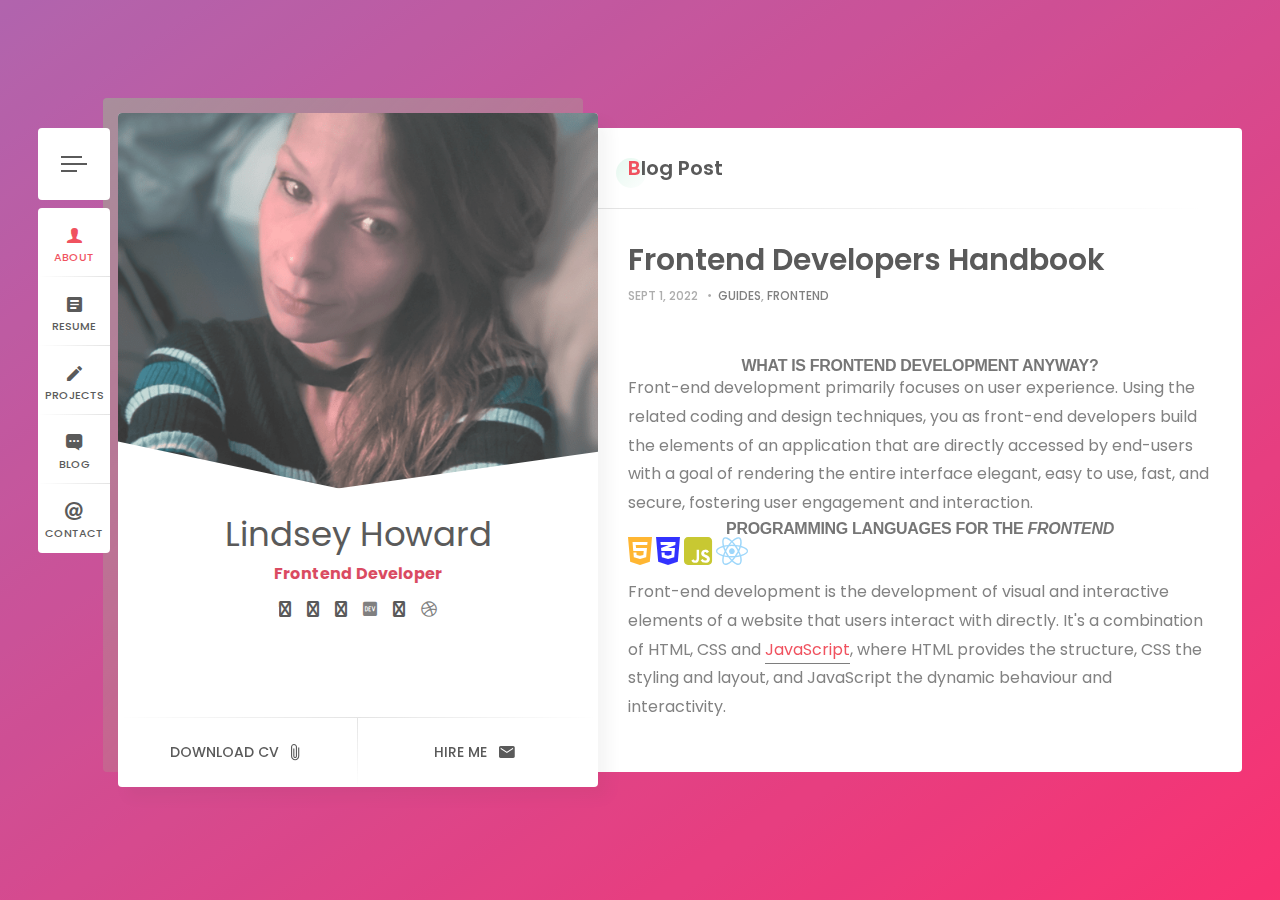
==== commit 3dd76429: "adding blog posts" ====
--- a/pages/blog1.html
+++ b/pages/blog1.html
@@ -31,7 +31,8 @@
 	<link rel="stylesheet" href="../assets/css/ionicons.css" />
 	<link rel="stylesheet" href="../assets/css/magnific-popup.css" />
 	<link rel="stylesheet" href="../assets/css/animate.css" />
-	<link rel="stylesheet" href="../assets/css/owl.carousel.css" />
+	<link rel="stylesheet" href="../assets/css/owl.carousel.min.css" />
+  <link rel="stylesheet" href="../assets/css/owl.theme.default.min.css" />
 
 	<!--
 		Background Gradient
@@ -51,12 +52,12 @@
 	<!--
 		Template Colors
 	-->
-	<link rel="stylesheet" href="assets/css/demos/demo-1-colors.css" />
+	<!-- <link rel="stylesheet" href="assets/css/demos/demo-5-colors.css" /> -->
 	<!--<link rel="stylesheet" href="css/template-colors/blue.css" />-->
 	<!--<link rel="stylesheet" href="css/template-colors/orange.css" />-->
 	<!--<link rel="stylesheet" href="css/template-colors/pink.css" />-->
 	<!--<link rel="stylesheet" href="css/template-colors/purple.css" />-->
-	<!--<link rel="stylesheet" href="css/template-colors/red.css" />-->
+	<link rel="stylesheet" href="css/template-colors/red.css" />
 
 	<!--
 		Template Dark
@@ -181,16 +182,16 @@
 				<div class="profile no-photo">
 
 					<!-- profile image -->
-					<div class="slide" style="background-image: url(../assets/images/profile-6.png);"></div>
+					<div class="slide" style="background-image: url(../assets/images/avatar-2.png);"></div>
 
 					<!-- profile titles -->
 					<div class="title">Lindsey Howard</div>
 					<!--<div class="subtitle">Web Designer</div>-->
-					<div class="subtitle subtitle-typed">
-						<div class="typing-title">
+					<div class="subtitle">
+						<div class="highlight">
 							<p>Frontend Developer</p>
-							<p>Designer</p>
-							<p>Blogger</p>
+							<!-- <p>Designer</p>
+							<p>Blogger</p> -->
 						</div>
 					</div>
 
@@ -247,13 +248,13 @@
 									<h1 class="h-title">Frontend Developers Handbook</h1>
 									<div class="blog-detail">
 										<span class="date">Sept 1, 2022</span>
-										<span class="cat-links"><a href="#">Guides</a>, <a href="#">Music</a></span>
-										<span class="byline"> by <span class="author"><a href="#">admin</a></span></span>
+										<span class="cat-links"><a href="#">Guides</a>, <a href="#">Frontend</a></span>
+										<!-- <span class="byline"> by <span class="author"><a href="#">admin</a></span></span> -->
 									</div>
 
 									<!-- blog image -->
 									<div class="blog-image">
-										<img src="assetsimages/blog/1.png" alt="" />
+										<img src="assets/images/blog/1.png" alt="" />
 									</div>
 
 									<!-- blog content -->
@@ -304,7 +305,7 @@
                       <div class="team-item-inner">
                         <div class="team-box">
                           <div class="image-projects">
-                            <img alt="Img" src="img/news/news-gallery/gallery-1/1.png" loading="lazy" />
+                            <img alt="Img" src="../assets/images/blog/news-gallery/gallery-1/1.png" loading="lazy" />
                           </div>
                         </div>
                       </div>
@@ -347,7 +348,7 @@
                       <div class="team-item-inner">
                         <div class="team-box">
                           <div class="image-projects">
-                            <img alt="Img" src="img/news/news-gallery/gallery-1/2.png" loading="lazy" />
+                            <img alt="Img" src="../assets/images/blog/news-gallery/gallery-1/2.png" loading="lazy" />
                           </div>
                         </div>
                       </div>
@@ -388,7 +389,7 @@
                       <div class="team-item-inner">
                         <div class="team-box">
                           <div class="image-projects">
-                            <img alt="Img" src="img/news/news-gallery/gallery-1/3.png" loading="lazy" />
+                            <img alt="Img" src="../assets/blog/news-gallery/gallery-1/3.png" loading="lazy" />
                           </div>
                         </div>
                       </div>
@@ -429,7 +430,7 @@
                       <div class="team-item-inner">
                         <div class="team-box">
                           <div class="image-projects">
-                            <img alt="Img" src="img/news/news-gallery/gallery-1/4.png" loading="lazy" />
+                            <img alt="Img" src="../assets/blog/news-gallery/gallery-1/4.png" loading="lazy" />
                           </div>
                         </div>
                       </div>
@@ -507,7 +508,7 @@
 											<a class="share-btn share-btn-reddit" title="Share on Reddit"><i class="ion ion-social-reddit"></i></a>
 											<a class="share-btn share-btn-pinterest" title="Share on Pinterest"><i class="ion ion-social-pinterest"></i></a> -->
 										</div>
-										<span class="tags-links">Tags: <a href="#">code</a><a href="#">html</a><a href="#">plugin</a><a href="#">wordpress</a></span>
+										<span class="tags-links">Tags: <a href="#">code</a><a href="#">html</a><a href="#">guide</a><a href="#">frontend</a></span>
 									</div>
 
 								</div>
@@ -516,8 +517,8 @@
 
 						<nav class="navigation post-navigation">
 							<div class="nav-links">
-								<div class="nav-previous"><a href="#"><span class="post-nav-next post-nav-text">Prev</span></a></div>
-								<div class="nav-next"><a href="#"><span class="post-nav-prev post-nav-text">Next</span></a></div>
+								<div class="nav-previous"><a href="../index.html"><span class="post-nav-next post-nav-text">Prev</span></a></div>
+								<div class="nav-next"><a href="pages/blog2.html"><span class="post-nav-prev post-nav-text">Next</span></a></div>
 							</div>
 						</nav>
 
@@ -649,14 +650,17 @@
 
 						<!-- content -->
 						<div class="row">
-							<div class="col col-d-12 col-t-12 col-m-12 border-line-v">
-								<div class="map" id="map"></div>
+              <div class="col col-d-12 col-t-12 col-m-12 border-line-v">
+								<div class="map" id="map">
+									<iframe src="https://www.google.com/maps/embed?pb=!1m18!1m12!1m3!1d206989.15012519967!2d-78.7851394361!3d35.84396498098574!2m3!1f0!2f0!3f0!3m2!1i1024!2i768!4f13.1!3m3!1m2!1s0x89ac5a2f9f51e0f7%3A0x6790b6528a11f0ad!2sRaleigh%2C%20NC!5e0!3m2!1sen!2sus!4v1655735327235!5m2!1sen!2sus" height="350" style="border: 0;" allowfullscreen></iframe>
+							</div>
+								</div>
 								<div class="info-list">
 									<ul>
-										<li><strong>Address . . . . .</strong> Raleigh, NC</li>
-										<li><strong>Email . . . . .</strong> lindseykdev@gmail.com</li>
-										<li><strong>Phone . . . . .</strong> 919.492.7125</li>
-										<li><strong>Freelance . . . . .</strong> Actively Seeking</li>
+										<li><strong>Address . . . .</strong> Raleigh, NC</li>
+										<li><strong>Email . . . .</strong> lindseykdev@gmail.com</li>
+										<li><strong>Phone . . . .</strong> 919.492.7125</li>
+										<li><strong>Freelance . . . .</strong> Actively Seeking</li>
 									</ul>
 								</div>
 							</div>
--- a/assets/css/basic.css
+++ b/assets/css/basic.css
@@ -143,7 +143,9 @@
 	background-position: center center;
 	background-repeat: no-repeat;
 	background-size: cover;
-	background-color: rgba(120, 204, 109, 0.4);
+	background: #2962ff;
+  background: -webkit-linear-gradient(top left, #9e3f9a 0%, #f7004f 100%);
+  background: linear-gradient(to bottom right, #9e3f9a 0%, #f7004f 100%);
 }
 
 
@@ -380,7 +382,7 @@
 	left: 0;
 	width: 100%;
 	height: 100%;
-	background: #78cc6d;
+	background: rgb(237, 41, 57);
 	opacity: 1;
 	-webkit-animation: sk-bounce 2s infinite ease-in-out;
 	animation: sk-bounce 2s infinite ease-in-out;
@@ -564,19 +566,19 @@
 
 .lnk:hover,
 .button:hover {
-	color: #78cc6d;
+	color: #DC1C13;
 }
 
 .lnk:hover .ion,
 .button:hover .ion {
-	color: #78cc6d;
+	color: #DC1C13;
 }
 
 .lnk:hover .arrow:before,
 .button:hover .arrow:before,
 .lnk:hover .arrow:after,
 .button:hover .arrow:after {
-	background: #78cc6d;
+	background: #DC1C13;
 }
 
 .button {
@@ -594,7 +596,7 @@
 
 a:hover {
 	text-decoration: none;
-	color: #78cc6d;
+	color: #DC1C13;
 }
 
 /* lists */
@@ -692,7 +694,7 @@
 textarea:focus,
 button:focus {
 	color: #171717;
-	border-bottom: 1px solid #78cc6d;
+	border-bottom: 1px solid #DC1C13;
 }
 
 textarea {
@@ -711,7 +713,7 @@
 }
 
 button:hover {
-	border-bottom: 1px solid #78cc6d;
+	border-bottom: 1px solid #DC1C13;
 }
 
 label,
--- a/assets/css/layout.css
+++ b/assets/css/layout.css
@@ -98,7 +98,7 @@
 .header .menu-btn:hover span,
 .header .menu-btn:hover span:before,
 .header .menu-btn:hover span:after {
-	background: #78cc6d;
+	background: rgb(237, 41, 57);
 }
 
 .header .menu-btn:hover span:before {
@@ -200,14 +200,14 @@
 
 .header .top-menu ul li:hover a,
 .header .top-menu ul li.active a {
-	color: #78cc6d;
+	color: rgb(237, 41, 57);
 }
 
 .header .top-menu ul li:hover a .icon,
 .header .top-menu ul li.active a .icon,
 .header .top-menu ul li:hover a .link,
 .header .top-menu ul li.active a .link {
-	color: #78cc6d;
+	color: rgb(237, 41, 57);
 }
 
 .header .profile {
@@ -247,7 +247,7 @@
 
 .header .profile .subtitle {
 	font-size: 12px;
-	color: #78cc6d;
+	color: rgb(237, 41, 57);
 	line-height: 14px;
 	font-weight: 400;
 	text-overflow: ellipsis;
@@ -504,7 +504,7 @@
 .card-started .profile .subtitle {
 	margin: 0 0 15px 0;
 	font-size: 14px;
-	color: #78cc6d;
+	color: rgb(237, 41, 57);
 	line-height: 14px;
 	font-weight: 400;
 }
@@ -529,7 +529,7 @@
 .card-started .profile .social a:hover .ion,
 .card-started .profile .social a:hover .fab,
 .card-started .profile .social a:hover .fas {
-	color: #78cc6d;
+	color: rgb(237, 41, 57);
 }
 
 .card-started .profile .lnk.active.discover .arrow {
@@ -767,7 +767,7 @@
 }
 
 .highlight {
-	color: #5CD89F;
+	color: #D21F3C;
 	font-weight:bold;
 }  
 
@@ -794,7 +794,7 @@
 	height: 60px;
 	text-align: center;
 	font-size: 32px;
-	color: #78cc6d;
+	color: rgb(237, 41, 57);
 	background: -moz-linear-gradient(-45deg, rgba(120, 204, 109, 0.4) 0%, rgba(120, 204, 109, 0.01) 100%);
 	background: -webkit-linear-gradient(-45deg, rgba(120, 204, 109, 0.4) 0%, rgba(120, 204, 109, 0.01) 100%);
 	background: linear-gradient(135deg, rgba(120, 204, 109, 0.4) 0%, rgba(120, 204, 109, 0.01) 100%);
@@ -858,7 +858,7 @@
 	height: 40px;
 	text-align: center;
 	font-size: 32px;
-	color: #78cc6d;
+	color: rgb(237, 41, 57);
 }
 
 .pricing-items .pricing-item .icon .ion,
@@ -970,7 +970,7 @@
 	height: 60px;
 	text-align: center;
 	font-size: 32px;
-	color: #78cc6d;
+	color: rgb(237, 41, 57);
 }
 
 .fuct-items .fuct-item .icon .ion,
@@ -1021,7 +1021,7 @@
 	width: 40px;
 	height: 40px;
 	font-size: 32px;
-	color: #78cc6d;
+	color: rgb(237, 41, 57);
 	background: #ffffff;
 	margin-right: 10px;
 }
@@ -1057,11 +1057,11 @@
 }
 
 .resume-items .resume-item.active .date {
-	color: #78cc6d;
+	color: rgb(237, 41, 57);
 }
 
 .resume-items .resume-item.active .date:before {
-	background: #78cc6d;
+	background: rgb(237, 41, 57);
 }
 
 .resume-items .resume-item .date {
@@ -1151,7 +1151,7 @@
 	top: 0;
 	width: 0%;
 	height: 100%;
-	background: #78cc6d;
+	background: rgb(237, 41, 57);
 	transition: all 0.3s ease 0s;
 	-moz-transition: all 0.3s ease 0s;
 	-webkit-transition: all 0.3s ease 0s;
@@ -1182,7 +1182,7 @@
 }
 
 .content.works .filter-menu .f_btn.active {
-	color: #78cc6d;
+	color: rgb(237, 41, 57);
 }
 
 .content.works .filter-menu .f_btn label {
@@ -1567,13 +1567,13 @@
 	vertical-align: top;
 	width: 10px;
 	height: 10px;
-	border: 1px solid #78cc6d;
+	border: 1px solid rgb(237, 41, 57);
 	border-radius: 100%;
 	-webkit-border-radius: 100%;
 }
 
 .revs-carousel .owl-dot.active {
-	background: #78cc6d;
+	background: rgb(237, 41, 57);
 }
 
 .revs-item .text {
@@ -1709,7 +1709,7 @@
 	top: 0;
 	display: inline-block;
 	font-family: "Ionicons";
-	color: #78cc6d;
+	color: rgb(237, 41, 57);
 	speak: none;
 	font-style: normal;
 	font-weight: normal;
@@ -1764,7 +1764,7 @@
 }
 
 .skills-list.dotted ul li .progress .da span {
-	background: #78cc6d;
+	background: rgb(237, 41, 57);
 }
 
 .skills-list.circles .progress.p51 .slice,
@@ -1875,7 +1875,7 @@
 	width: 0.82em;
 	height: 0.82em;
 	clip: rect(0em, 0.5em, 1em, 0em);
-	border: 0.09em solid #78cc6d;
+	border: 0.09em solid rgb(237, 41, 57);
 	-webkit-border-radius: 50%;
 	border-radius: 50%;
 	-webkit-transform: rotate(0deg);
@@ -2930,7 +2930,7 @@
 .content-sidebar .main-menu ul li.current_page_parent>a,
 .content-sidebar .main-menu ul li.current_page_ancestor>a {
 	text-decoration: none;
-	color: #78cc6d;
+	color: rgb(237, 41, 57);
 }
 
 .content-sidebar .main-menu ul li.page_item_has_children.current_page_item>a:before,
@@ -2941,7 +2941,7 @@
 .content-sidebar .main-menu ul li.page_item_has_children.current_page_parent>a:after,
 .content-sidebar .main-menu ul li.page_item_has_children.current_page_ancestor>a:before,
 .content-sidebar .main-menu ul li.page_item_has_children.current_page_ancestor>a:after {
-	background: #78cc6d;
+	background: rgb(237, 41, 57);
 }
 
 .content-sidebar .main-menu ul li ul {
@@ -3029,7 +3029,7 @@
 }
 
 .content-sidebar .widget ul li a:hover {
-	color: #78cc6d;
+	color: rgb(237, 41, 57);
 }
 
 .content-sidebar .widget ul li li {
@@ -3049,7 +3049,7 @@
 	top: 8px;
 	width: 4px;
 	height: 4px;
-	background: #78cc6d;
+	background: rgb(237, 41, 57);
 	border-radius: 4px;
 	-moz-border-radius: 4px;
 	-webkit-border-radius: 4px;
@@ -3172,12 +3172,12 @@
 }
 
 .content-sidebar h2.widget-title .first-word {
-	color: #78cc6d;
+	color: rgb(237, 41, 57);
 }
 
 .content-sidebar h2.widget-title::first-letter,
 .content-sidebar h2.widget-title .first-letter::first-letter {
-	color: #78cc6d;
+	color: rgb(237, 41, 57);
 }
 
 .content-sidebar h2.widget-title:before {
@@ -3235,8 +3235,8 @@
 	padding: 0 5px;
 	font-weight: 400;
 	font-size: 13px;
-	color: #78cc6d;
-	border: 1px solid #78cc6d;
+	color: rgb(237, 41, 57);
+	border: 1px solid rgb(237, 41, 57);
 }
 
 .content-sidebar .screen-reader-text {
--- a/assets/css/blogs.css
+++ b/assets/css/blogs.css
@@ -41,7 +41,7 @@
 	color: #626262;
 	font-style: italic;
 	font-weight: 300;
-	border-left: 2px solid #78cc6d;
+	border-left: 2px solid #dc1c13;
 }
 
 .post-box .blog-content ul.list-style {
@@ -76,19 +76,33 @@
 }
 
 .post-box .post-comments li:before {
-	content: '';
+	content: "";
 	position: absolute;
 	left: 0;
 	bottom: 0;
 	width: 100%;
 	height: 1px;
-	background: -moz-radial-gradient(left, ellipse cover, rgba(197, 202, 213, 0.7) 0%, rgba(255, 255, 255, 0) 70%);
-	background: -webkit-radial-gradient(left, ellipse cover, rgba(197, 202, 213, 0.7) 0%, rgba(255, 255, 255, 0) 70%);
-	background: radial-gradient(ellipse at left, rgba(197, 202, 213, 0.7) 0%, rgba(255, 255, 255, 0) 70%);
+	background: -moz-radial-gradient(
+		left,
+		ellipse cover,
+		rgba(197, 202, 213, 0.7) 0%,
+		rgba(255, 255, 255, 0) 70%
+	);
+	background: -webkit-radial-gradient(
+		left,
+		ellipse cover,
+		rgba(197, 202, 213, 0.7) 0%,
+		rgba(255, 255, 255, 0) 70%
+	);
+	background: radial-gradient(
+		ellipse at left,
+		rgba(197, 202, 213, 0.7) 0%,
+		rgba(255, 255, 255, 0) 70%
+	);
 }
 
 .post-box .post-comments li:after {
-	content: '';
+	content: "";
 	position: relative;
 	clear: both;
 	display: block;
@@ -129,7 +143,7 @@
 	margin: 0;
 	font-size: 14px;
 	line-height: 14px;
-	color: #78cc6d;
+	color: #dc1c13;
 }
 
 .post-box .post-comments li .comment-info .name h6 span {
@@ -173,7 +187,6 @@
 	color: lightskyblue;
 }
 
-
 .blog-quote {
 	line-height: 70px;
 	padding: 10px 0 50px 30px;
@@ -183,8 +196,8 @@
 
 @media only screen and (max-width: 768px) {
 	.blog-quote {
-			padding: 10px 0 0 30px;
-			margin: 0;
+		padding: 10px 0 0 30px;
+		margin: 0;
 	}
 }
 
@@ -214,32 +227,32 @@
 
 @supports ((text-stroke: 1px #5f5f5f) or (-webkit-text-stroke: 1px #5f5f5f)) {
 	.blog-quote p {
-			color: transparent;
-			-webkit-text-stroke: 1px #5f5f5f;
-			text-stroke: 1px #5f5f5f;
-			text-shadow: none;
+		color: transparent;
+		-webkit-text-stroke: 1px #5f5f5f;
+		text-stroke: 1px #5f5f5f;
+		text-shadow: none;
 	}
 }
 
 @media only screen and (max-width: 1200px) {
 	.blog-quote p {
-			margin: -12px 0 0 20px;
-			top: -4px;
+		margin: -12px 0 0 20px;
+		top: -4px;
 	}
 }
 
 @media only screen and (max-width: 995px) {
 	.blog-quote p {
-			font-size: 3rem;
-			margin: 9px 0 0 10px;
-			top: -2px;
+		font-size: 3rem;
+		margin: 9px 0 0 10px;
+		top: -2px;
 	}
 }
 
 @media only screen and (max-width: 768px) {
 	.blog-quote p {
-			font-size: 20px;
-			margin: -5px 0 0 0;
+		font-size: 20px;
+		margin: -5px 0 0 0;
 	}
 }
 
@@ -318,92 +331,380 @@
 	position: absolute;
 }
 
-
 .divider-s,
 .divider-m,
 .divider-m-2,
 .divider-l,
 .divider-l-2,
 .divider-xl {
-    position: relative;
-    width: 100%;
-    margin: 0 auto;
-    background: none;
-    z-index: -1;
+	position: relative;
+	width: 100%;
+	margin: 0 auto;
+	background: none;
+	z-index: -1;
 }
 
 .divider-s {
-    height: 25px;
+	height: 25px;
 }
 
 .divider-m {
-    height: 50px;
+	height: 50px;
 }
 
 .divider-m-2 {
-    height: 50px;
-}
-
-@media only screen and (max-width: 768px) {
-    .divider-m-2 {
-        height: 25px;
-    }
+	height: 50px;
+}
+
+@media only screen and (max-width: 768px) {
+	.divider-m-2 {
+		height: 25px;
+	}
 }
 
 .divider-l {
-    height: 100px;
+	height: 100px;
 }
 
 .divider-l-2 {
-    height: 50px;
-}
-
-@media only screen and (max-width: 768px) {
-    .divider-l-2 {
-        height: 100px;
-    }
+	height: 50px;
+}
+
+@media only screen and (max-width: 768px) {
+	.divider-l-2 {
+		height: 100px;
+	}
 }
 
 .divider-xl {
-    height: 200px;
-}
-
-@media only screen and (max-width: 768px) {
-    .divider-xl {
-        height: 100px;
-    }
+	height: 200px;
+}
+
+@media only screen and (max-width: 768px) {
+	.divider-xl {
+		height: 100px;
+	}
 }
 
 .visible-mobile-devices,
 .visible-mobile-devices-xs {
-    display: none;
-    visibility: hidden;
+	display: none;
+	visibility: hidden;
 }
 
 @media only screen and (max-width: 995px) {
-    .visible-mobile-devices {
-        display: block;
-        visibility: visible;
-    }
+	.visible-mobile-devices {
+		display: block;
+		visibility: visible;
+	}
 }
 
 @media only screen and (max-width: 880px) {
-    .visible-mobile-devices-xs {
-        display: block;
-        visibility: visible;
-    }
+	.visible-mobile-devices-xs {
+		display: block;
+		visibility: visible;
+	}
 }
 
 .team-item-divider {
-    position: relative;
-    display: block;
-    width: 100%;
-    height: auto;
-    left: 0;
-    right: 0;
-    margin-left: auto;
-    margin-right: auto;
-    padding: 0;
-    overflow: hidden;
-    z-index: 2;
-}
+	position: relative;
+	display: block;
+	width: 100%;
+	height: auto;
+	left: 0;
+	right: 0;
+	margin-left: auto;
+	margin-right: auto;
+	padding: 0;
+	overflow: hidden;
+	z-index: 2;
+}
+
+/* =======================================================
+======== MY CSS ===================
+======================================================== */
+
+#news-carousel {
+	z-index: 10;
+	position: relative;
+	margin: 0;
+}
+
+.news-item-inner {
+	position: relative;
+	width: 100%;
+	margin: 0;
+	padding: 0;
+}
+
+p.text {
+	position: relative;
+	text-align: left;
+	margin: -4px 0 1px;
+}
+
+@media only screen and (max-width: 768px) {
+	p.text {
+		padding: 0;
+	}
+}
+
+.news-bg-wrapper {
+	position: relative;
+	width: 100%;
+	height: auto;
+	min-height: 600px;
+	background-position: center center;
+	background-repeat: no-repeat;
+	-webkit-background-size: cover;
+	-moz-background-size: cover;
+	-ms-background-size: cover;
+	-o-background-size: cover;
+	background-size: cover;
+}
+
+@media only screen and (max-width: 1200px) {
+	.news-bg-wrapper {
+		min-height: 600px;
+	}
+}
+
+@media only screen and (max-width: 995px) {
+	.news-bg-wrapper {
+		/* min-height: 500px; */
+		min-height: 435px;
+	}
+}
+
+@media only screen and (max-width: 768px) {
+	.news-bg-wrapper {
+		/* min-height: 400px; */
+		min-height: 315px;
+	}
+}
+
+/* 34. news modal */
+.news-modal .modal-content {
+	min-height: 100%;
+	-webkit-border-radius: 0;
+	-moz-border-radius: 0;
+	border-radius: 0;
+	-webkit-background-clip: border-box;
+	background-clip: border-box;
+	-webkit-box-shadow: none;
+	box-shadow: none;
+	margin: 0;
+	padding: 0;
+	border: none;
+	background: #111;
+}
+
+/* 35. news quote */
+.blog-quote {
+	line-height: 100px;
+	padding: 0 0 0 50px;
+	border-left: 5px solid #626262;
+	margin: 0;
+}
+
+@media only screen and (max-width: 768px) {
+	.blog-quote {
+		padding: 0 0 0 30px;
+		margin: 0;
+	}
+}
+
+.blog-quote p {
+	position: relative;
+	font-family: "Oswald", sans-serif;
+	font-style: normal;
+	font-weight: 700;
+	font-size: 50px;
+	text-align: left;
+	text-transform: none;
+	letter-spacing: -0.02em;
+	color: #e0e0e0;
+	margin: -12px 0 0;
+	top: -4px;
+	width: 100%;
+	line-height: 1;
+	text-shadow: none;
+	-webkit-font-smoothing: antialiased;
+	-moz-osx-font-smoothing: grayscale;
+	-webkit-text-size-adjust: 100%;
+	-moz-text-size-adjust: 100%;
+	-ms-text-size-adjust: 100%;
+	-webkit-backface-visibility: hidden;
+	backface-visibility: hidden;
+}
+
+@supports ((text-stroke: 1px #e0e0e0) or (-webkit-text-stroke: 1px #e0e0e0)) {
+	.blog-quote p {
+		color: transparent;
+		-webkit-text-stroke: 1px #555;
+		text-stroke: 1px #555;
+		text-shadow: none;
+		margin-top: 20px;
+	}
+}
+
+@media only screen and (max-width: 1200px) {
+	.blog-quote p {
+		margin: -12px 0 0;
+		top: -4px;
+	}
+}
+
+@media only screen and (max-width: 995px) {
+	.blog-quote p {
+		font-size: 3.4rem;
+		margin: 10px 0 0;
+		top: -2px;
+	}
+}
+
+@media only screen and (max-width: 768px) {
+	.blog-quote p {
+		font-size: 30px;
+		margin: -5px 0 0;
+	}
+}
+
+.blog-quote p span {
+	color: #dc1c13;
+	-webkit-text-stroke: 1px #e0e0e0;
+	text-stroke: 1px #e0e0e0;
+	text-shadow: none;
+}
+
+/* nopadding */
+@media only screen and (max-width: 768px) {
+	.nopadding {
+		padding: 0 !important;
+		margin: 0 !important;
+	}
+}
+
+.nopadding.nopadding-xs {
+	margin-left: -15px !important;
+	margin-right: -15px !important;
+}
+
+@media only screen and (max-width: 768px) {
+	.nopadding.nopadding-xs {
+		/* padding: 0!important;
+			margin: 0!important; */
+		margin-left: -10px !important;
+		margin-right: -10px !important;
+	}
+}
+
+/* 36. news */
+.news-info-title {
+	position: relative;
+	font-family: "Oswald", sans-serif;
+	font-size: 40px;
+	font-style: normal;
+	font-weight: 700;
+	text-transform: uppercase;
+	text-align: left;
+	letter-spacing: -0.04em;
+	color: #e0e0e0;
+	line-height: 1.25;
+	margin: -8px 0 -5px 0;
+}
+
+@media only screen and (max-width: 995px) {
+	.news-info-title {
+		font-size: 30px;
+		margin: -6px 0 -4px;
+	}
+}
+
+.news-info-date {
+	position: relative;
+	font-family: "Oswald", sans-serif;
+	font-size: 12px;
+	font-weight: 700;
+	text-transform: uppercase;
+	text-align: left;
+	letter-spacing: normal;
+	color: #e0e0e0;
+	margin: -2px 0;
+}
+
+.news-info-category {
+	display: block;
+	font-family: "Oswald", sans-serif;
+	font-size: 17px;
+	font-style: normal;
+	font-weight: 700;
+	text-transform: uppercase;
+	padding: 0;
+	text-align: left;
+	letter-spacing: -0.04em;
+	color: #e0e0e0;
+	margin: -4px 0 -3px;
+}
+
+@media only screen and (max-width: 768px) {
+	.news-info-category {
+		font-size: 15px;
+		margin: -4px 0 -2px;
+	}
+}
+
+/* 37. team / news headers  */
+.section-title-inner {
+	font-family: "Oswald", sans-serif;
+	font-size: 16px;
+	font-style: normal;
+	font-weight: 700;
+	text-transform: uppercase;
+	text-align: center;
+	letter-spacing: -0.02em;
+	line-height: 1.25;
+	color: #555;
+	margin: -2px auto;
+	padding: 0;
+	-webkit-font-smoothing: antialiased;
+	-moz-osx-font-smoothing: grayscale;
+	-webkit-text-size-adjust: 100%;
+	-moz-text-size-adjust: 100%;
+	-ms-text-size-adjust: 100%;
+	-webkit-backface-visibility: hidden;
+	backface-visibility: hidden;
+}
+
+@media only screen and (max-width: 1200px) {
+	.section-title-inner {
+		font-size: 14px;
+	}
+}
+
+.section-title-inner.section-title-inner-dark {
+	color: #5f5f5f;
+}
+
+/* 38. text elements height */
+p,
+	h1,
+	h2,
+	/* h3, */
+	h4,
+	h5,
+	h6,
+	p,
+	.txt p,
+	#news p {
+	line-height: 2;
+}
+
+.section-title-inner {
+	line-height: 1.5;
+}
+
+h1.section-header,
+.blog-quote p {
+	line-height: 1.35;
+}
--- a/assets/css/gradient.css
+++ b/assets/css/gradient.css
@@ -16,9 +16,9 @@
 
 
 .background.gradient {
-  background: #50a3a2;
-  background: -webkit-linear-gradient(top left, #50a3a2 0%, #78cc6d 100%);
-  background: linear-gradient(to bottom right, #50a3a2 0%, #78cc6d 100%);
+  background: #2962ff;
+  background: -webkit-linear-gradient(top left, #9e3f9a 0%, #f7004f 100%);
+  background: linear-gradient(to bottom right, #9e3f9a 0%, #f7004f 100%);
   position: fixed;
   overflow: hidden;
   top: 0;
--- a/assets/css/new-skin/new-skin.css
+++ b/assets/css/new-skin/new-skin.css
@@ -467,7 +467,7 @@
 input:focus,
 textarea:focus {
 	color: #323232;
-	border: 2px solid #78cc6d;
+	border: 2px solid rgb(237, 41, 57);
 }
 
 input.error,
@@ -807,7 +807,7 @@
 	position: relative;
 	margin: 0;
 	display: inline-block;
-	color: #78cc6d;
+	color: rgb(237, 41, 57);
 	font-size: 16px;
 	line-height: 20px;
 	height: 20px;
@@ -951,12 +951,12 @@
 }
 
 .content .title .first-word {
-	color: #78cc6d;
+	color: rgb(237, 41, 57);
 }
 
 .content .title::first-letter,
 .content .title .first-letter::first-letter {
-	color: #78cc6d;
+	color: rgb(237, 41, 57);
 }
 
 .content .post-comments .title .first-word {
@@ -1067,10 +1067,10 @@
 	float: left;
 	margin-right: 8px;
 	padding: 1px 8px;
-	background: #78cc6d;
+	text-shadow: 1px 1px 1px rgb(0,0,0);
 	font-size: 14px;
 	line-height: 20px;
-	color: #fefefe;
+	color: rgba(237, 41, 71, 0.8) ;
 	font-weight: 400;
 	text-transform: none;
 	border-radius: 2px;
@@ -1148,7 +1148,7 @@
 .service-items .service-item .icon {
 	margin: 0 auto;
 	color: #fff !important;
-	background: #78cc6d !important;
+	background: rgb(237, 41, 57) !important;
 }
 
 .service-items .service-item .name {
@@ -1283,7 +1283,7 @@
 }
 
 .resume-items .resume-item.active .date {
-	border-color: #78cc6d;
+	border-color: rgb(237, 41, 57);
 }
 
 .resume-items .resume-item .date {
@@ -1455,7 +1455,7 @@
 }
 
 .box-item:hover .desc .name {
-	color: #78cc6d;
+	color: rgb(237, 41, 57);
 }
 
 @media (max-width: 560px) {
@@ -1520,6 +1520,8 @@
 .service-items .service-item .icon .fa {
 	display: block;
 	line-height: 60px;
+	justify-content: center;
+	align-items: center;
 }
 
 .service-items .service-item .icon .fab,
@@ -1675,9 +1677,9 @@
 	line-height: 18px;
 	font-weight: 400;
 	font-size: 13px;
-	color: #78cc6d;
+	color: rgb(237, 41, 57);
 	background: transparent;
-	border: 1px solid #78cc6d;
+	border: 1px solid rgb(237, 41, 57);
 }
 
 @media (max-width: 680px) {
@@ -1781,7 +1783,7 @@
 .single-post-text p a,
 .comment-text p a,
 .blog-content p a {
-	color: #78cc6d;
+	color: rgb(237, 41, 57);
 }
 
 .single-post-text p a:hover,
@@ -1801,7 +1803,7 @@
 	color: #888;
 	font-style: italic;
 	font-weight: 300;
-	border-left: 2px solid #78cc6d;
+	border-left: 2px solid rgb(237, 41, 57);
 }
 
 blockquote code {
@@ -1869,7 +1871,7 @@
 	top: 11px;
 	width: 4px;
 	height: 4px;
-	background: #78cc6d;
+	background: rgb(237, 41, 57);
 	border-radius: 4px;
 	-moz-border-radius: 4px;
 	-webkit-border-radius: 4px;
@@ -1961,7 +1963,7 @@
 }
 
 .post-text-bottom span.cat-links a {
-	color: #78cc6d;
+	color: rgb(237, 41, 57);
 }
 
 .post-text-bottom span.cat-links a:hover {
@@ -1982,8 +1984,8 @@
 	line-height: 18px;
 	font-weight: 400;
 	font-size: 13px;
-	color: #78cc6d;
-	border: 1px solid #78cc6d;
+	color: rgb(237, 41, 57);
+	border: 1px solid rgb(237, 41, 57);
 	text-decoration: none;
 }
 
@@ -2062,7 +2064,7 @@
 }
 
 .page-numbers.current {
-	color: #78cc6d;
+	color: rgb(237, 41, 57);
 }
 
 .page-links,
@@ -2315,7 +2317,7 @@
 .post-comments .post-comment .desc .name {
 	margin: 0 0 7px 0;
 	position: relative;
-	color: #78cc6d;
+	color: rgb(237, 41, 57);
 	font-weight: 500;
 }
 
@@ -2379,7 +2381,7 @@
 }
 
 .post-comments .post-comment .desc span.comment-reply a:hover {
-	color: #78cc6d;
+	color: rgb(237, 41, 57);
 }
 
 .post-comments .post-comment .desc span.comment-reply a:hover:before {
@@ -2697,7 +2699,7 @@
 }
 
 .profile .main-menu ul li.current-menu-item a {
-	color: #78cc6d;
+	color: rgb(237, 41, 57);
 }
 
 .card-started .profile.default-menu-open .profile-content {
@@ -2779,7 +2781,7 @@
 .profile .main-menu ul li.current_page_parent>a,
 .profile .main-menu ul li.current_page_ancestor>a {
 	text-decoration: none;
-	color: #78cc6d;
+	color: rgb(237, 41, 57);
 }
 
 .profile .main-menu ul li.page_item_has_children.current_page_item>a:before,
@@ -2790,7 +2792,7 @@
 .profile .main-menu ul li.page_item_has_children.current_page_parent>a:after,
 .profile .main-menu ul li.page_item_has_children.current_page_ancestor>a:before,
 .profile .main-menu ul li.page_item_has_children.current_page_ancestor>a:after {
-	background: #78cc6d;
+	background: rgb(237, 41, 57);
 }
 
 .profile .main-menu ul li ul {
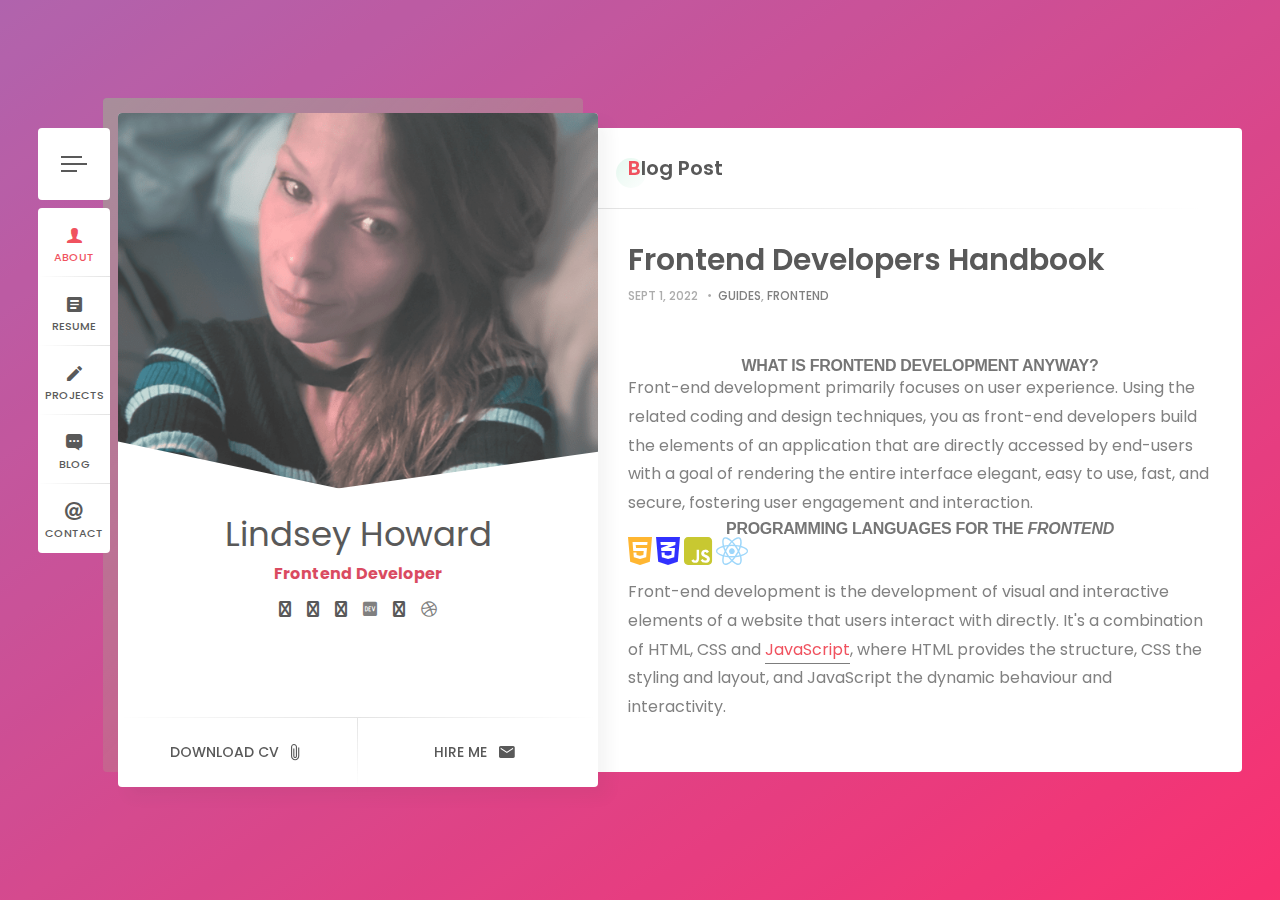
==== commit 3c70be2a: "started adding blog3" ====
--- a/pages/blog1.html
+++ b/pages/blog1.html
@@ -291,7 +291,6 @@
                   <p>Great <span>web design</span> without <span>functionality</span> is like a <span>sports car</span> with no engine.</p>
                   - Paul Cookson
                 </div>
-									</div>
 
                    <!-- carousel start -->
               <div class="carousel-item-img-wrapper carousel-item-img-wrapper-all">
@@ -305,7 +304,7 @@
                       <div class="team-item-inner">
                         <div class="team-box">
                           <div class="image-projects">
-                            <img alt="Img" src="../assets/images/blog/news-gallery/gallery-1/1.png" loading="lazy" />
+                            <img alt="Img" src="../assets/images/blog/news-gallery/gallery-1/1.png" />
                           </div>
                         </div>
                       </div>
@@ -348,7 +347,7 @@
                       <div class="team-item-inner">
                         <div class="team-box">
                           <div class="image-projects">
-                            <img alt="Img" src="../assets/images/blog/news-gallery/gallery-1/2.png" loading="lazy" />
+                            <img alt="Img" src="../assets/images/blog/news-gallery/gallery-1/2.png" />
                           </div>
                         </div>
                       </div>
@@ -389,7 +388,7 @@
                       <div class="team-item-inner">
                         <div class="team-box">
                           <div class="image-projects">
-                            <img alt="Img" src="../assets/blog/news-gallery/gallery-1/3.png" loading="lazy" />
+                            <img alt="Img" src="../assets/blog/news-gallery/gallery-1/3.png" />
                           </div>
                         </div>
                       </div>
@@ -430,7 +429,7 @@
                       <div class="team-item-inner">
                         <div class="team-box">
                           <div class="image-projects">
-                            <img alt="Img" src="../assets/blog/news-gallery/gallery-1/4.png" loading="lazy" />
+                            <img alt="Img" src="../assets/blog/news-gallery/gallery-1/4.png" />
                           </div>
                         </div>
                       </div>
@@ -518,7 +517,7 @@
 						<nav class="navigation post-navigation">
 							<div class="nav-links">
 								<div class="nav-previous"><a href="../index.html"><span class="post-nav-next post-nav-text">Prev</span></a></div>
-								<div class="nav-next"><a href="pages/blog2.html"><span class="post-nav-prev post-nav-text">Next</span></a></div>
+								<div class="nav-next"><a href="blog2.html"><span class="post-nav-prev post-nav-text">Next</span></a></div>
 							</div>
 						</nav>
 
@@ -738,19 +737,19 @@
 						</h2>
 						<ul>
 							<li>
-								<a href="#">Productivity Tips for the Over-achiever</a>
+								<a href="blog2.html">Productivity tips for the ambitious</a>
 							</li>
 							<li>
-								<a href="#">Styling with CSS</a>
+								<a href="blog4.html">Styling with CSS</a>
 							</li>
 							<li>
-								<a href="#">Gatsby.js?!</a>
+								<a href="blog3.html">Gatsby,js - what you should know</a>
 							</li>
 							<li>
-								<a href="#">A Song And Dance Act</a>
+								<a href="blog1.html">Frontend Developers Handbook</a>
 							</li>
 							<li>
-								<a href="#">By spite about do of allow</a>
+								<a href="#">Designing the perfect</a>
 							</li>
 						</ul>
 					</section>
@@ -784,7 +783,7 @@
 						</h2>
 						<ul>
 							<li>
-								<a href="#">November 2018</a>
+								<a href="#">November 2021</a>
 							</li>
 						</ul>
 					</section>
@@ -803,13 +802,13 @@
 					</section>
 					<section class="widget widget_meta">
 						<h2 class="widget-title">
-							<span class="widget-title-span"><span class="first-letter">Meta</span></span>
+							<span class="widget-title-span"><span class="first-letter">Fave Dev Blogs</span></span>
 						</h2>
 						<ul>
-							<li><a href="#">Log in</a></li>
-							<li><a href="#">Entries feed</a></li>
-							<li><a href="#">Comments feed</a></li>
-							<li><a href="#">WordPress.org</a></li>
+							<li><a href="https://www.smashingmagazine.com/">Smashing Magazine</a></li>
+							<li><a href="https://davidwalsh.name/">David Walsh</a></li>
+							<li><a href="https://blog.logrocket.com/">LogRocket</a></li>
+							<li><a href="https://css-irl.info/">CSS { In Real Life }</a></li>
 						</ul>
 					</section>
 				</aside>
--- a/assets/css/layout.css
+++ b/assets/css/layout.css
@@ -1593,7 +1593,7 @@
 	top: 3px;
 	width: 14px;
 	height: 14px;
-	background: url(../images/quote.svg) no-repeat;
+	background: url(../assets/images/quote.svg) no-repeat;
 	background-size: contain;
 	opacity: 0.65;
 }
@@ -3150,14 +3150,14 @@
 	float: right;
 	width: 50px;
 	height: 50px;
-	background: url(../images/android-search.png) no-repeat center center;
+	background: url(../assets/images/android-search.png) no-repeat center center;
 	background-size: 18px 18px;
 	font-size: 0;
 	border: none;
 }
 
 .search-form input.search-submit:hover {
-	background: url(../images/android-search.png) no-repeat center center;
+	background: url(../assets/images/android-search.png) no-repeat center center;
 	background-size: 18px 18px;
 }
 
--- a/assets/css/new-skin/new-skin.css
+++ b/assets/css/new-skin/new-skin.css
@@ -2040,7 +2040,7 @@
 	display: block;
 	width: 11px;
 	height: 12px;
-	background: url(../../images/pag.png) no-repeat center center;
+	background: url(../../assets/images/pag.png) no-repeat center center;
 	background-size: contain;
 	-webkit-transform: scaleX(-1);
 	transform: scaleX(-1);
@@ -2139,7 +2139,7 @@
 	display: block;
 	width: 11px;
 	height: 20px;
-	background: url(../../images/pag.png) no-repeat center center;
+	background: url(../../assets/images/pag.png) no-repeat center center;
 	-webkit-transform: scaleX(-1);
 	transform: scaleX(-1);
 	-webkit-transition: all 0.3s ease 0s;
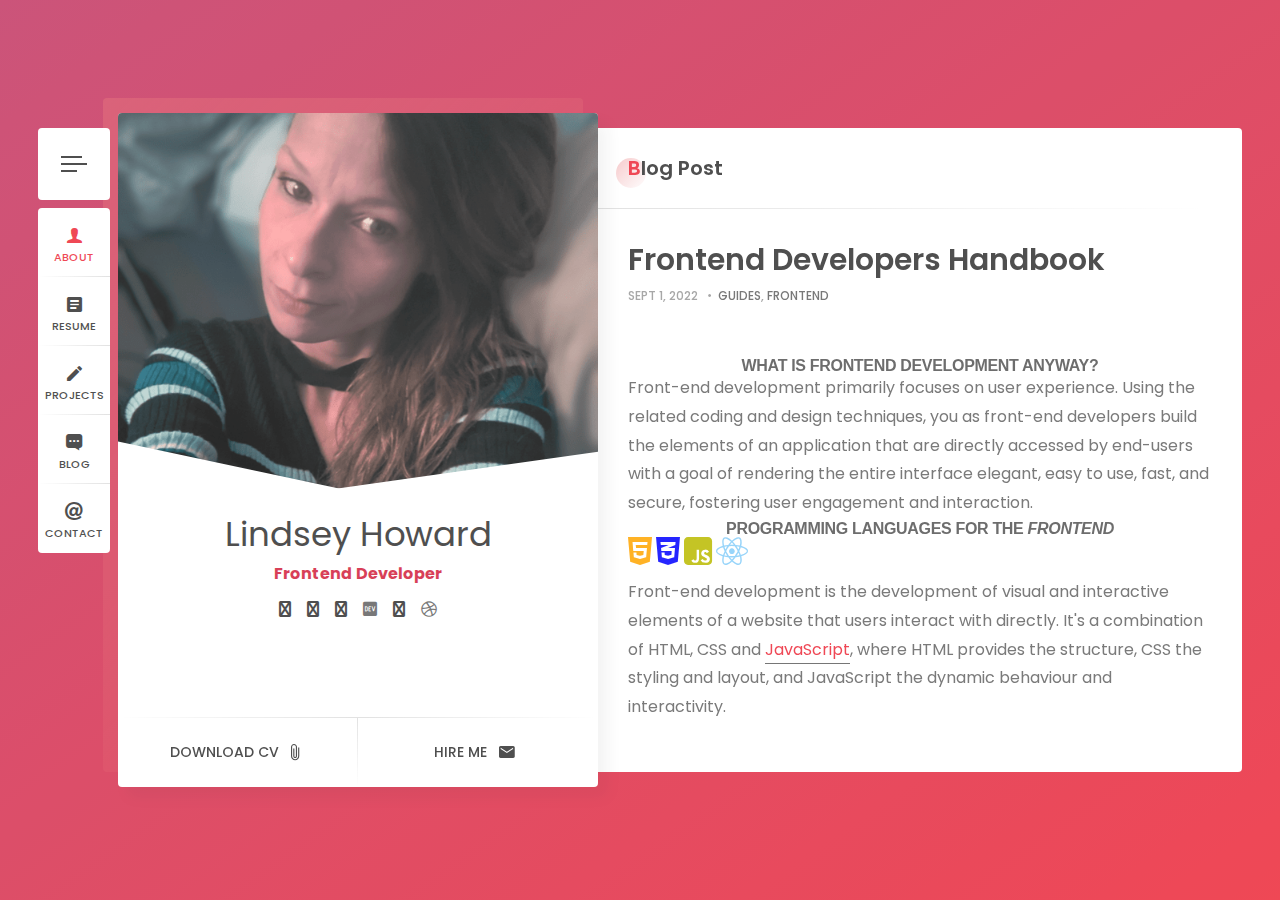
==== commit cd5d5204: "format the html/css" ====
--- a/pages/blog1.html
+++ b/pages/blog1.html
@@ -1,527 +1,502 @@
 <!DOCTYPE html>
 <html lang="en">
-<head>
-
-	<!--
+  <head>
+    <!--
 		Basic
 	-->
-	<meta charset="UTF-8" />
-	<meta http-equiv="X-UA-Compatible" content="IE=edge">
-	<title>vCard / Resume / CV</title>
-	<meta name="viewport" content="width=device-width, initial-scale=1, maximum-scale=1" />
-	<meta name="description" content="vCard & Resume" />
-	<meta name="keywords" content="vcard, resposnive, resume, personal, card, cv, cards, portfolio" />
-	<meta name="author" content="lindseykdev" />
-
-	<!--
+    <meta charset="UTF-8" />
+    <meta http-equiv="X-UA-Compatible" content="IE=edge" />
+    <title>vCard / Resume / CV</title>
+    <meta name="viewport" content="width=device-width, initial-scale=1, maximum-scale=1" />
+    <meta name="description" content="vCard & Resume" />
+    <meta name="keywords" content="vcard, resposnive, resume, personal, card, cv, cards, portfolio" />
+    <meta name="author" content="lindseykdev" />
+
+    <!--
 		Load Fonts
 	-->
-	<link
-		href="https://fonts.googleapis.com/css?family=Poppins:100,100i,200,200i,300,300i,400,400i,500,500i,600,600i,700,700i,800,800i,900,900i"
-		rel="stylesheet">
-	<link href="https://fonts.googleapis.com/css2?family=Bad+Script&family=PT+Sans&display=swap" rel="stylesheet"/>
-
-	<!-- =========================================================
+    <link href="https://fonts.googleapis.com/css?family=Poppins:100,100i,200,200i,300,300i,400,400i,500,500i,600,600i,700,700i,800,800i,900,900i" rel="stylesheet" />
+    <link href="https://fonts.googleapis.com/css2?family=Bad+Script&family=PT+Sans&display=swap" rel="stylesheet" />
+
+    <!-- =========================================================
 		Load CSS ==================================================
     ============================================================
 	-->
-	<link rel="stylesheet" href="../assets/css/basic.css" />
-	<link rel="stylesheet" href="../assets/css/layout.css" />
-	<link rel="stylesheet" href="../assets/css/blogs.css" />
-	<link rel="stylesheet" href="../assets/css/ionicons.css" />
-	<link rel="stylesheet" href="../assets/css/magnific-popup.css" />
-	<link rel="stylesheet" href="../assets/css/animate.css" />
-	<link rel="stylesheet" href="../assets/css/owl.carousel.min.css" />
-  <link rel="stylesheet" href="../assets/css/owl.theme.default.min.css" />
-
-	<!--
+    <link rel="stylesheet" href="../assets/css/basic.css" />
+    <link rel="stylesheet" href="../assets/css/layout.css" />
+    <link rel="stylesheet" href="../assets/css/blogs.css" />
+    <link rel="stylesheet" href="../assets/css/ionicons.css" />
+    <link rel="stylesheet" href="../assets/css/magnific-popup.css" />
+    <link rel="stylesheet" href="../assets/css/animate.css" />
+    <link rel="stylesheet" href="../assets/css/owl.carousel.min.css" />
+    <link rel="stylesheet" href="../assets/css/owl.theme.default.min.css" />
+
+    <!--
 		Background Gradient
 	-->
-	<link rel="stylesheet" href="../assets/css/gradient.css" />
-
-	<!--
+    <link rel="stylesheet" href="../assets/css/gradient.css" />
+
+    <!--
 		Template New-Skin
 	-->
-	<link rel="stylesheet" href="../assets/css/new-skin/new-skin.css" />
-
-	<!--
+    <link rel="stylesheet" href="../assets/css/new-skin/new-skin.css" />
+
+    <!--
 		Template RTL
 	-->
-	<!--<link rel="stylesheet" href="css/rtl-new.css" />-->
-
-	<!--
+    <!--<link rel="stylesheet" href="css/rtl-new.css" />-->
+
+    <!--
 		Template Colors
 	-->
-	<!-- <link rel="stylesheet" href="assets/css/demos/demo-5-colors.css" /> -->
-	<!--<link rel="stylesheet" href="css/template-colors/blue.css" />-->
-	<!--<link rel="stylesheet" href="css/template-colors/orange.css" />-->
-	<!--<link rel="stylesheet" href="css/template-colors/pink.css" />-->
-	<!--<link rel="stylesheet" href="css/template-colors/purple.css" />-->
-	<link rel="stylesheet" href="css/template-colors/red.css" />
-
-	<!--
+    <!-- <link rel="stylesheet" href="assets/css/demos/demo-5-colors.css" /> -->
+    <!--<link rel="stylesheet" href="css/template-colors/blue.css" />-->
+    <!--<link rel="stylesheet" href="css/template-colors/orange.css" />-->
+    <!--<link rel="stylesheet" href="css/template-colors/pink.css" />-->
+    <!--<link rel="stylesheet" href="css/template-colors/purple.css" />-->
+    <link rel="stylesheet" href="../assets/css/template-colors/red.css" />
+
+    <!--
 		Template Dark
 	-->
-	<!--<link rel="stylesheet" href="css/template-dark/dark.css" />-->
-
-
-	<!--[if lt IE 9]>
-	<script src="http://css3-mediaqueries-js.googlecode.com/svn/trunk/css3-mediaqueries.js"></script>
-	<script src="http://html5shim.googlecode.com/svn/trunk/html5.js"></script>
-	<![endif]-->
-
-	<!--
+    <!--<link rel="stylesheet" href="css/template-dark/dark.css" />-->
+
+    <!--[if lt IE 9]>
+      <script src="http://css3-mediaqueries-js.googlecode.com/svn/trunk/css3-mediaqueries.js"></script>
+      <script src="http://html5shim.googlecode.com/svn/trunk/html5.js"></script>
+    <![endif]-->
+
+    <!--
 		Favicons
 	-->
-	<link rel="shortcut icon" href="assets/images/favicons/favicon.ico">
-
-  	<!--
+    <link rel="shortcut icon" href="assets/images/favicons/favicon.ico" />
+
+    <!--
 		Font Awesome
 	-->
-	<link rel="stylesheet" href="https://cdnjs.cloudflare.com/ajax/libs/font-awesome/6.2.1/css/all.css" />
-	<script src="https://kit.fontawesome.com/29b275fb0c.js" crossorigin="anonymous"></script>
-
-  <!--
+    <link rel="stylesheet" href="https://cdnjs.cloudflare.com/ajax/libs/font-awesome/6.2.1/css/all.css" />
+    <script src="https://kit.fontawesome.com/29b275fb0c.js" crossorigin="anonymous"></script>
+
+    <!--
     ShareThis
   -->
-  <script type='text/javascript' src='https://platform-api.sharethis.com/js/sharethis.js#property=63f6363fb0cf8200125759ce&product=sop' async='async'></script>
-
-
-</head>
-
-<body>
-	<div class="page new-skin">
-
-		<!-- preloader -->
-		<div class="preloader">
-			<div class="centrize full-width">
-				<div class="vertical-center">
-					<div class="spinner">
-						<div class="double-bounce1"></div>
-						<div class="double-bounce2"></div>
-					</div>
-				</div>
-			</div>
-		</div>
-
-		<!-- background -->
-		<div class="background gradient">
-			<ul class="bg-bubbles">
-      <li></li>
-      <li></li>
-      <li></li>
-      <li></li>
-      <li></li>
-      <li></li>
-      <li></li>
-      <li></li>
-      <li></li>
-      <li></li>
-    </ul>
-		</div>
-
-		<!--
+    <script type="text/javascript" src="https://platform-api.sharethis.com/js/sharethis.js#property=63f6363fb0cf8200125759ce&product=sop" async="async"></script>
+  </head>
+
+  <body>
+    <div class="page new-skin">
+      <!-- preloader -->
+      <div class="preloader">
+        <div class="centrize full-width">
+          <div class="vertical-center">
+            <div class="spinner">
+              <div class="double-bounce1"></div>
+              <div class="double-bounce2"></div>
+            </div>
+          </div>
+        </div>
+      </div>
+
+      <!-- background -->
+      <div class="background gradient">
+        <ul class="bg-bubbles">
+          <li></li>
+          <li></li>
+          <li></li>
+          <li></li>
+          <li></li>
+          <li></li>
+          <li></li>
+          <li></li>
+          <li></li>
+          <li></li>
+        </ul>
+      </div>
+
+      <!--
 			Container
 		-->
-		<div class="container opened" data-animation-in="fadeInLeft" data-animation-out="fadeOutLeft">
-
-			<!--
+      <div class="container opened" data-animation-in="fadeInLeft" data-animation-out="fadeOutLeft">
+        <!--
 				Header
 			-->
-			<header class="header">
-
-				<!-- menu btn -->
-				<a href="#" class="menu-btn"><span></span></a>
-
-				<!-- menu -->
-				<div class="top-menu">
-					<ul>
-						<li class="active">
-							<a href="#about-card">
-								<span class="icon ion-person"></span>
-								<span class="link">About</span>
-							</a>
-						</li>
-						<li>
-							<a href="#resume-card">
-								<span class="icon ion-android-list"></span>
-								<span class="link">Resume</span>
-							</a>
-						</li>
-						<li>
-							<a href="#works-card">
-								<span class="icon ion-android-create"></span>
-								<span class="link">Projects</span>
-							</a>
-						</li>
-						<li>
-							<a href="#blog-card">
-								<span class="icon ion-chatbox-working"></span>
-								<span class="link">Blog</span>
-							</a>
-						</li>
-						<li>
-							<a href="#contacts-card">
-								<span class="icon ion-at"></span>
-								<span class="link">Contact</span>
-							</a>
-						</li>
-					</ul>
-				</div>
-
-			</header>
-
-			<!--
+        <header class="header">
+          <!-- menu btn -->
+          <a href="#" class="menu-btn"><span></span></a>
+
+          <!-- menu -->
+          <div class="top-menu">
+            <ul>
+              <li class="active">
+                <a href="#about-card">
+                  <span class="icon ion-person"></span>
+                  <span class="link">About</span>
+                </a>
+              </li>
+              <li>
+                <a href="#resume-card">
+                  <span class="icon ion-android-list"></span>
+                  <span class="link">Resume</span>
+                </a>
+              </li>
+              <li>
+                <a href="#works-card">
+                  <span class="icon ion-android-create"></span>
+                  <span class="link">Projects</span>
+                </a>
+              </li>
+              <li>
+                <a href="#blog-card">
+                  <span class="icon ion-chatbox-working"></span>
+                  <span class="link">Blog</span>
+                </a>
+              </li>
+              <li>
+                <a href="#contacts-card">
+                  <span class="icon ion-at"></span>
+                  <span class="link">Contact</span>
+                </a>
+              </li>
+            </ul>
+          </div>
+        </header>
+
+        <!--
 				Card - Started
 			-->
-			<div class="card-started" id="home-card">
-
-				<!--
+        <div class="card-started" id="home-card">
+          <!--
 					Profile
 				-->
-				<div class="profile no-photo">
-
-					<!-- profile image -->
-					<div class="slide" style="background-image: url(../assets/images/avatar-2.png);"></div>
-
-					<!-- profile titles -->
-					<div class="title">Lindsey Howard</div>
-					<!--<div class="subtitle">Web Designer</div>-->
-					<div class="subtitle">
-						<div class="highlight">
-							<p>Frontend Developer</p>
-							<!-- <p>Designer</p>
+          <div class="profile no-photo">
+            <!-- profile image -->
+            <div class="slide" style="background-image: url(../assets/images/avatar-2.png);"></div>
+
+            <!-- profile titles -->
+            <div class="title">Lindsey Howard</div>
+            <!--<div class="subtitle">Web Designer</div>-->
+            <div class="subtitle">
+              <div class="highlight">
+                <p>Frontend Developer</p>
+                <!-- <p>Designer</p>
 							<p>Blogger</p> -->
-						</div>
-					</div>
-
-					<!-- profile socials -->
-					<div class="social">
-						<a target="_blank" href="https://linkedin.com/in/lindsey-howard"><span class="fa
-									fa-linkedin"></span></a>
-						<a target="_blank" href="https://twitter.com/dev_lindseyk"><span class="fa
-									fa-twitter"></span></a>
-						<a target="_blank" href="https://github.com/codelikeagirl29"><span class="fa fa-github"></span></a>
-						<a target="_blank" href="https://dev.to/codelikeagirl29"><span class="fa-brands
-									fa-dev"></span></a>
-						<a target="_blank" href="https://stackoverflow.com/users/14072521/lindsey"><span class="fa
-									fa-stack-overflow"></span></a>
-                  <a target="_blank" href="https://dribbble.com/codelikeagirl29"><span class="fa-brands fa-dribbble"></span></a>
-					</div>
-
-					<!-- profile buttons -->
-					<div class="lnks">
-						<a href="https://drive.google.com/file/d/1bHgWk-TyjNsoGOeLdqW-r5zEd-LSExM_/view?usp=share_link" class="lnk">
-							<span class="text">Download CV</span>
-							<span class="ion ion-android-attach"></span>
-						</a>
-						<a href="mailto:lindseykdev@gmail.com" class="lnk discover">
-							<span class="text">Hire Me</span>
-							<span class="ion ion-android-mail"></span>
-						</a>
-					</div>
-
-				</div>
-
-			</div>
-
-			<!--
+              </div>
+            </div>
+
+            <!-- profile socials -->
+            <div class="social">
+              <a target="_blank" href="https://linkedin.com/in/lindsey-howard"><span class="fa fa-linkedin"></span></a>
+              <a target="_blank" href="https://twitter.com/dev_lindseyk"><span class="fa fa-twitter"></span></a>
+              <a target="_blank" href="https://github.com/codelikeagirl29"><span class="fa fa-github"></span></a>
+              <a target="_blank" href="https://dev.to/codelikeagirl29"><span class="fa-brands fa-dev"></span></a>
+              <a target="_blank" href="https://stackoverflow.com/users/14072521/lindsey"><span class="fa fa-stack-overflow"></span></a>
+              <a target="_blank" href="https://dribbble.com/codelikeagirl29"><span class="fa-brands fa-dribbble"></span></a>
+            </div>
+
+            <!-- profile buttons -->
+            <div class="lnks">
+              <a href="https://drive.google.com/file/d/1bHgWk-TyjNsoGOeLdqW-r5zEd-LSExM_/view?usp=share_link" class="lnk">
+                <span class="text">Download CV</span>
+                <span class="ion ion-android-attach"></span>
+              </a>
+              <a href="mailto:lindseykdev@gmail.com" class="lnk discover">
+                <span class="text">Hire Me</span>
+                <span class="ion ion-android-mail"></span>
+              </a>
+            </div>
+          </div>
+        </div>
+
+        <!--
 				Card - Blog
 			-->
-			<div class="card-inner blog blog-post animated active" id="blog-card">
-				<div class="card-wrap">
-
-					<!--
+        <div class="card-inner blog blog-post animated active" id="blog-card">
+          <div class="card-wrap">
+            <!--
 						Blog Single
 					-->
-					<div class="content blog-single">
-
-						<!-- title -->
-						<div class="title">Blog Post</div>
-
-						<!-- content -->
-						<div class="row border-line-v">
-							<div class="col col-m-12 col-t-12 col-d-12">
-								<div class="post-box">
-
-									<!-- blog detail -->
-									<h1 class="h-title">Frontend Developers Handbook</h1>
-									<div class="blog-detail">
-										<span class="date">Sept 1, 2022</span>
-										<span class="cat-links"><a href="#">Guides</a>, <a href="#">Frontend</a></span>
-										<!-- <span class="byline"> by <span class="author"><a href="#">admin</a></span></span> -->
-									</div>
-
-									<!-- blog image -->
-									<div class="blog-image">
-										<img src="assets/images/blog/1.png" alt="" />
-									</div>
-
-									<!-- blog content -->
-									<div class="blog-content">
-										<h1 class="section-title-inner">What is Frontend Development anyway?</h1>
-                <p class="text">
-                  Front-end development primarily focuses on user experience. Using the related coding and design techniques, you as front-end developers build the elements of an application that are directly accessed by end-users with a
-                  goal of rendering the entire interface elegant, easy to use, fast, and secure, fostering user engagement and interaction.
-             
-                </p>
-                <h2 class="section-title-inner">Programming languages for the <em>Frontend</em></h2>
-                <div class="images-container">
-                  <div class="images">
-                    <i class="fa-brands fa-html5 fa-2xl icon"></i>
-                    <i class="fa-brands fa-css3-alt fa-2xl icon"></i>
-                    <i class="fa-brands fa-square-js fa-2xl icon"></i>
-                    <i class="fa-brands fa-react fa-2xl icon"></i>
-                  </div>
-                </div>
-                <p class="text">
-                  Front-end development is the development of visual and interactive elements of a website that users interact with directly. It's a combination of HTML, CSS and
-                  <a class="link-effect" href="https://developer.mozilla.org/en-US/docs/Web/JavaScript">JavaScript</a>, where HTML provides the structure, CSS the styling and layout, and JavaScript the dynamic behaviour and interactivity.
-                </p><br>
-                <p class="text">
-                  We should pause for a moment to clarify the differences between a front end developer, back end developer, and full stack developer. Let’s put this in simple terms: a front end developer is responsible for the parts of an
-                  app or website that users see and interact with. A back end developer takes care of the “behind the scenes” matters such as infrastructure and databases. The full-stack developer is a mixture of both, a jack of all trades that can handle the whole design process from the beginning to the end.<br />
-                  Note that there’s a trend these days where the line between the front end and back end development has been blurring. Primarily since many of the tasks that fall in the domain of back end developers are being increasingly
-                  handled by the front end developers.<br />
-                  As a final aside, there are also full-stack engineers. They are full-stack developers who have project management experience, adept at disciplines in the configuring, managing, and maintaining computer networks and
-                  systems.<br />
-                </p>
-
-                <div class="blog-quote">
-                  <p>Great <span>web design</span> without <span>functionality</span> is like a <span>sports car</span> with no engine.</p>
-                  - Paul Cookson
-                </div>
-
-                   <!-- carousel start -->
-              <div class="carousel-item-img-wrapper carousel-item-img-wrapper-all">
-                <div class="owl-carousel" id="owl-carousel-news-1">
-
-                  <!-- section item start -->
+            <div class="content blog-single">
+              <!-- title -->
+              <div class="title">Blog Post</div>
+
+              <!-- content -->
+              <div class="row border-line-v">
+                <div class="col col-m-12 col-t-12 col-d-12">
                   <div class="post-box">
-
-                    <!-- team item start -->
-                    <div class="team-item">
-                      <div class="team-item-inner">
-                        <div class="team-box">
-                          <div class="image-projects">
-                            <img alt="Img" src="../assets/images/blog/news-gallery/gallery-1/1.png" />
-                          </div>
+                    <!-- blog detail -->
+                    <h1 class="h-title">Frontend Developers Handbook</h1>
+                    <div class="blog-detail">
+                      <span class="date">Sept 1, 2022</span>
+                      <span class="cat-links"><a href="#">Guides</a>, <a href="#">Frontend</a></span>
+                      <!-- <span class="byline"> by <span class="author"><a href="#">admin</a></span></span> -->
+                    </div>
+
+                    <!-- blog image -->
+                    <div class="blog-image">
+                      <img src="assets/images/blog/1.png" alt="" />
+                    </div>
+
+                    <!-- blog content -->
+                    <div class="blog-content">
+                      <h1 class="section-title-inner">What is Frontend Development anyway?</h1>
+                      <p class="text">
+                        Front-end development primarily focuses on user experience. Using the related coding and design techniques, you as front-end developers build the elements of an application that are directly accessed by end-users
+                        with a goal of rendering the entire interface elegant, easy to use, fast, and secure, fostering user engagement and interaction.
+                      </p>
+                      <h2 class="section-title-inner">Programming languages for the <em>Frontend</em></h2>
+                      <div class="images-container">
+                        <div class="images">
+                          <i class="fa-brands fa-html5 fa-2xl icon"></i>
+                          <i class="fa-brands fa-css3-alt fa-2xl icon"></i>
+                          <i class="fa-brands fa-square-js fa-2xl icon"></i>
+                          <i class="fa-brands fa-react fa-2xl icon"></i>
                         </div>
                       </div>
-
-                      <!-- divider start -->
-                      <div class="team-item-divider"></div>
-
-                      <!-- divider end -->
-                    </div>
-
-                    <!-- team item end -->
-                    <div class="post-box-inner">
-
-                      <!-- divider start -->
-                      <div class="divider-m"></div>
-
-                      <!-- divider end -->
-
-                      <!-- section title start -->
-                      <div class="section-title-inner">Lets get</div>
-
-                      <!-- section title end -->
-
-                      <!-- section title start -->
-                      <div class="section-title-inner section-title-inner-dark">
-                        to work.
+                      <p class="text">
+                        Front-end development is the development of visual and interactive elements of a website that users interact with directly. It's a combination of HTML, CSS and
+                        <a class="link-effect" href="https://developer.mozilla.org/en-US/docs/Web/JavaScript">JavaScript</a>, where HTML provides the structure, CSS the styling and layout, and JavaScript the dynamic behaviour and
+                        interactivity.
+                      </p>
+                      <br />
+                      <p class="text">
+                        We should pause for a moment to clarify the differences between a front end developer, back end developer, and full stack developer. Let’s put this in simple terms: a front end developer is responsible for the parts
+                        of an app or website that users see and interact with. A back end developer takes care of the “behind the scenes” matters such as infrastructure and databases. The full-stack developer is a mixture of both, a jack of
+                        all trades that can handle the whole design process from the beginning to the end.<br />
+                        Note that there’s a trend these days where the line between the front end and back end development has been blurring. Primarily since many of the tasks that fall in the domain of back end developers are being
+                        increasingly handled by the front end developers.<br />
+                        As a final aside, there are also full-stack engineers. They are full-stack developers who have project management experience, adept at disciplines in the configuring, managing, and maintaining computer networks and
+                        systems.<br />
+                      </p>
+
+                      <div class="blog-quote">
+                        <p>Great <span>web design</span> without <span>functionality</span> is like a <span>sports car</span> with no engine.</p>
+                        - Paul Cookson
                       </div>
 
-                      <!-- section title end -->
-                    </div>
-                  </div>
-
-                  <!-- section item end -->
-
-                  <!-- section item start -->
-                  <div class="post-box">
-
-                    <!-- team item start -->
-                    <div class="team-item">
-                      <div class="team-item-inner">
-                        <div class="team-box">
-                          <div class="image-projects">
-                            <img alt="Img" src="../assets/images/blog/news-gallery/gallery-1/2.png" />
+                      <!-- carousel start -->
+                      <div class="carousel-item-img-wrapper carousel-item-img-wrapper-all">
+                        <div class="owl-carousel" id="owl-carousel-news-1">
+                          <!-- section item start -->
+                          <div class="post-box">
+                            <!-- team item start -->
+                            <div class="team-item">
+                              <div class="team-item-inner">
+                                <div class="team-box">
+                                  <div class="image-projects">
+                                    <img alt="Img" src="../assets/images/blog/news-gallery/gallery-1/1.png" />
+                                  </div>
+                                </div>
+                              </div>
+
+                              <!-- divider start -->
+                              <div class="team-item-divider"></div>
+
+                              <!-- divider end -->
+                            </div>
+
+                            <!-- team item end -->
+                            <div class="post-box-inner">
+                              <!-- divider start -->
+                              <div class="divider-m"></div>
+
+                              <!-- divider end -->
+
+                              <!-- section title start -->
+                              <div class="section-title-inner">Lets get</div>
+
+                              <!-- section title end -->
+
+                              <!-- section title start -->
+                              <div class="section-title-inner section-title-inner-dark">
+                                to work.
+                              </div>
+
+                              <!-- section title end -->
+                            </div>
                           </div>
+
+                          <!-- section item end -->
+
+                          <!-- section item start -->
+                          <div class="post-box">
+                            <!-- team item start -->
+                            <div class="team-item">
+                              <div class="team-item-inner">
+                                <div class="team-box">
+                                  <div class="image-projects">
+                                    <img alt="Img" src="../assets/images/blog/news-gallery/gallery-1/2.png" />
+                                  </div>
+                                </div>
+                              </div>
+
+                              <!-- divider start -->
+                              <div class="team-item-divider"></div>
+
+                              <!-- divider end -->
+                            </div>
+
+                            <!-- team item end -->
+                            <div class="post-box-inner">
+                              <!-- divider start -->
+                              <div class="divider-m"></div>
+
+                              <!-- divider end -->
+
+                              <!-- section title start -->
+                              <div class="section-title-inner">Never quit creating</div>
+
+                              <!-- section title end -->
+
+                              <!-- section title start -->
+                              <div class="section-title-inner section-title-inner-dark">more content</div>
+
+                              <!-- section title end -->
+                            </div>
+                          </div>
+
+                          <!-- section item end -->
+
+                          <!-- section item start -->
+                          <div class="post-box">
+                            <!-- team item start -->
+                            <div class="team-item">
+                              <div class="team-item-inner">
+                                <div class="team-box">
+                                  <div class="image-projects">
+                                    <img alt="Img" src="../assets/blog/news-gallery/gallery-1/3.png" />
+                                  </div>
+                                </div>
+                              </div>
+
+                              <!-- divider start -->
+                              <div class="team-item-divider"></div>
+
+                              <!-- divider end -->
+                            </div>
+
+                            <!-- team item end -->
+                            <div class="post-box-inner">
+                              <!-- divider start -->
+                              <div class="divider-m"></div>
+
+                              <!-- divider end -->
+
+                              <!-- section title start -->
+                              <div class="section-title-inner">Work in a</div>
+
+                              <!-- section title end -->
+
+                              <!-- section title start -->
+                              <div class="section-title-inner section-title-inner-dark">distraction-free environment.</div>
+
+                              <!-- section title end -->
+                            </div>
+                          </div>
+
+                          <!-- section item end -->
+
+                          <!-- section item start -->
+                          <div class="post-box">
+                            <!-- team item start -->
+                            <div class="team-item">
+                              <div class="team-item-inner">
+                                <div class="team-box">
+                                  <div class="image-projects">
+                                    <img alt="Img" src="../assets/blog/news-gallery/gallery-1/4.png" />
+                                  </div>
+                                </div>
+                              </div>
+
+                              <!-- divider start -->
+                              <div class="team-item-divider"></div>
+
+                              <!-- divider end -->
+                            </div>
+
+                            <!-- team item end -->
+                            <div class="post-box-inner">
+                              <!-- divider start -->
+                              <div class="divider-m"></div>
+
+                              <!-- divider end -->
+
+                              <!-- section title start -->
+                              <div class="section-title-inner">follow along</div>
+
+                              <!-- section title end -->
+
+                              <!-- section title start -->
+                              <div class="section-title-inner section-title-inner-dark">w/ a successful process.</div>
+
+                              <!-- section title end -->
+                            </div>
+                          </div>
+
+                          <!-- section item end -->
+
+                          <!-- section item start -->
+                          <div class="post-box">
+                            <!-- team item start -->
+                            <div class="team-item">
+                              <div class="team-item-inner">
+                                <div class="team-box">
+                                  <div class="image-projects">
+                                    <img alt="Img" src="img/news/news-gallery/gallery-1/5.png" />
+                                  </div>
+                                </div>
+                              </div>
+
+                              <!-- divider start -->
+                              <div class="team-item-divider"></div>
+
+                              <!-- divider end -->
+                            </div>
+
+                            <!-- team item end -->
+                            <div class="post-box-inner">
+                              <!-- divider start -->
+                              <div class="divider-m"></div>
+
+                              <!-- divider end -->
+                            </div>
+                          </div>
+
+                          <!-- section item end -->
                         </div>
                       </div>
 
-                      <!-- divider start -->
-                      <div class="team-item-divider"></div>
-
-                      <!-- divider end -->
-                    </div>
-
-                    <!-- team item end -->
-                    <div class="post-box-inner">
-
-                      <!-- divider start -->
-                      <div class="divider-m"></div>
-
-                      <!-- divider end -->
-
-                      <!-- section title start -->
-                      <div class="section-title-inner">Never quit creating</div>
-
-                      <!-- section title end -->
-
-                      <!-- section title start -->
-                      <div class="section-title-inner section-title-inner-dark">more content</div>
-
-                      <!-- section title end -->
-                    </div>
-                  </div>
-
-                  <!-- section item end -->
-
-                  <!-- section item start -->
-                  <div class="post-box">
-
-                    <!-- team item start -->
-                    <div class="team-item">
-                      <div class="team-item-inner">
-                        <div class="team-box">
-                          <div class="image-projects">
-                            <img alt="Img" src="../assets/blog/news-gallery/gallery-1/3.png" />
-                          </div>
-                        </div>
-                      </div>
-
-                      <!-- divider start -->
-                      <div class="team-item-divider"></div>
-
-                      <!-- divider end -->
-                    </div>
-
-                    <!-- team item end -->
-                    <div class="post-box-inner">
-
-                      <!-- divider start -->
-                      <div class="divider-m"></div>
-
-                      <!-- divider end -->
-
-                      <!-- section title start -->
-                      <div class="section-title-inner">Work in a</div>
-
-                      <!-- section title end -->
-
-                      <!-- section title start -->
-                      <div class="section-title-inner section-title-inner-dark">distraction-free environment.</div>
-
-                      <!-- section title end -->
-                    </div>
-                  </div>
-
-                  <!-- section item end -->
-
-                  <!-- section item start -->
-                  <div class="post-box">
-
-                    <!-- team item start -->
-                    <div class="team-item">
-                      <div class="team-item-inner">
-                        <div class="team-box">
-                          <div class="image-projects">
-                            <img alt="Img" src="../assets/blog/news-gallery/gallery-1/4.png" />
-                          </div>
-                        </div>
-                      </div>
-
-                      <!-- divider start -->
-                      <div class="team-item-divider"></div>
-
-                      <!-- divider end -->
-                    </div>
-
-                    <!-- team item end -->
-                    <div class="post-box-inner">
-
-                      <!-- divider start -->
-                      <div class="divider-m"></div>
-
-                      <!-- divider end -->
-
-                      <!-- section title start -->
-                      <div class="section-title-inner">follow along</div>
-
-                      <!-- section title end -->
-
-                      <!-- section title start -->
-                      <div class="section-title-inner section-title-inner-dark">w/ a successful process.</div>
-
-                      <!-- section title end -->
-                    </div>
-                  </div>
-
-                  <!-- section item end -->
-
-                  <!-- section item start -->
-                  <div class="post-box">
-
-                    <!-- team item start -->
-                    <div class="team-item">
-                      <div class="team-item-inner">
-                        <div class="team-box">
-                          <div class="image-projects">
-                            <img alt="Img" src="img/news/news-gallery/gallery-1/5.png" />
-                          </div>
-                        </div>
-                      </div>
-
-                      <!-- divider start -->
-                      <div class="team-item-divider"></div>
-
-                      <!-- divider end -->
-                    </div>
-
-                    <!-- team item end -->
-                    <div class="post-box-inner">
-
-                      <!-- divider start -->
-                      <div class="divider-m"></div>
-
-                      <!-- divider end -->
-                    </div>
-                  </div>
-
-                  <!-- section item end -->
-                </div>
-              </div>
-
-              <!-- carousel end -->
-
-									<div class="post-text-bottom">
-										<div class="social-share">
-											<span>Share</span>
-                      <!-- ShareThis BEGIN --><div class="sharethis-inline-share-buttons"></div><!-- ShareThis END -->
-											<!-- <a href="https://www.facebook.com/sharer.php?u=http%3A%2F%2Flindseyk.dev%2F" class="share-btn share-btn-facebook" title="Share on Facebook"><i class="ion ion-social-facebook"></i></a>
+                      <!-- carousel end -->
+
+                      <div class="post-text-bottom">
+                        <div class="social-share">
+                          <span>Share</span>
+                          <!-- ShareThis BEGIN -->
+                          <div class="sharethis-inline-share-buttons"></div>
+                          <!-- ShareThis END -->
+                          <!-- <a href="https://www.facebook.com/sharer.php?u=http%3A%2F%2Flindseyk.dev%2F" class="share-btn share-btn-facebook" title="Share on Facebook"><i class="ion ion-social-facebook"></i></a>
 											<a href="shorturl.at/mGOT7" class="share-btn share-btn-twitter" title="Share on Twitter"><i class="ion ion-social-twitter"></i></a>
 											<a href="https://www.linkedin.com/sharing/share-offsite/?url=https://lindseyk.dev" class="share-btn share-btn-linkedin" title="Share on Linkedin"><i class="ion ion-social-linkedin"></i></a>
 											<a class="share-btn share-btn-reddit" title="Share on Reddit"><i class="ion ion-social-reddit"></i></a>
 											<a class="share-btn share-btn-pinterest" title="Share on Pinterest"><i class="ion ion-social-pinterest"></i></a> -->
-										</div>
-										<span class="tags-links">Tags: <a href="#">code</a><a href="#">html</a><a href="#">guide</a><a href="#">frontend</a></span>
-									</div>
-
-								</div>
-							</div>
-						</div>
-
-						<nav class="navigation post-navigation">
-							<div class="nav-links">
-								<div class="nav-previous"><a href="../index.html"><span class="post-nav-next post-nav-text">Prev</span></a></div>
-								<div class="nav-next"><a href="blog2.html"><span class="post-nav-prev post-nav-text">Next</span></a></div>
-							</div>
-						</nav>
-
-						<!-- <div class="post-comments">
+                        </div>
+                        <span class="tags-links">Tags: <a href="#">code</a><a href="#">html</a><a href="#">guide</a><a href="#">frontend</a></span>
+                      </div>
+                    </div>
+                  </div>
+                </div>
+
+                <nav class="navigation post-navigation">
+                  <div class="nav-links">
+                    <div class="nav-previous">
+                      <a href="../index.html"><span class="post-nav-next post-nav-text">Prev</span></a>
+                    </div>
+                    <div class="nav-next">
+                      <a href="blog2.html"><span class="post-nav-prev post-nav-text">Next</span></a>
+                    </div>
+                  </div>
+                </nav>
+
+                <!-- <div class="post-comments">
 							<div class="title">
 								<div class="title_inner">3 Comments</div>
 							</div>
@@ -627,133 +602,129 @@
 								</div>
 							</div>
 						</div> -->
-
-					</div>
-
-				</div>
-			</div>
-
-			<!--
+              </div>
+            </div>
+          </div>
+
+          <!--
 				Card - Contacts
 			-->
-			<div class="card-inner contacts" id="contacts-card">
-				<div class="card-wrap">
-
-					<!--
+          <div class="card-inner contacts" id="contacts-card">
+            <div class="card-wrap">
+              <!--
 						Conacts Info
 					-->
-					<div class="content contacts">
-
-						<!-- title -->
-						<div class="title">Get in Touch</div>
-
-						<!-- content -->
-						<div class="row">
-              <div class="col col-d-12 col-t-12 col-m-12 border-line-v">
-								<div class="map" id="map">
-									<iframe src="https://www.google.com/maps/embed?pb=!1m18!1m12!1m3!1d206989.15012519967!2d-78.7851394361!3d35.84396498098574!2m3!1f0!2f0!3f0!3m2!1i1024!2i768!4f13.1!3m3!1m2!1s0x89ac5a2f9f51e0f7%3A0x6790b6528a11f0ad!2sRaleigh%2C%20NC!5e0!3m2!1sen!2sus!4v1655735327235!5m2!1sen!2sus" height="350" style="border: 0;" allowfullscreen></iframe>
-							</div>
-								</div>
-								<div class="info-list">
-									<ul>
-										<li><strong>Address . . . .</strong> Raleigh, NC</li>
-										<li><strong>Email . . . .</strong> lindseykdev@gmail.com</li>
-										<li><strong>Phone . . . .</strong> 919.492.7125</li>
-										<li><strong>Freelance . . . .</strong> Actively Seeking</li>
-									</ul>
-								</div>
-							</div>
-							<div class="clear"></div>
-						</div>
-
-					</div>
-
-					<!--
+              <div class="content contacts">
+                <!-- title -->
+                <div class="title">Get in Touch</div>
+
+                <!-- content -->
+                <div class="row">
+                  <div class="col col-d-12 col-t-12 col-m-12 border-line-v">
+                    <div class="map" id="map">
+                      <iframe
+                        src="https://www.google.com/maps/embed?pb=!1m18!1m12!1m3!1d206989.15012519967!2d-78.7851394361!3d35.84396498098574!2m3!1f0!2f0!3f0!3m2!1i1024!2i768!4f13.1!3m3!1m2!1s0x89ac5a2f9f51e0f7%3A0x6790b6528a11f0ad!2sRaleigh%2C%20NC!5e0!3m2!1sen!2sus!4v1655735327235!5m2!1sen!2sus"
+                        height="350"
+                        style="border: 0;"
+                        allowfullscreen
+                      ></iframe>
+                    </div>
+                  </div>
+                  <div class="info-list">
+                    <ul>
+                      <li><strong>Address . . . .</strong> Raleigh, NC</li>
+                      <li><strong>Email . . . .</strong> lindseykdev@gmail.com</li>
+                      <li><strong>Phone . . . .</strong> 919.492.7125</li>
+                      <li><strong>Freelance . . . .</strong> Actively Seeking</li>
+                    </ul>
+                  </div>
+                </div>
+                <div class="clear"></div>
+              </div>
+            </div>
+
+            <!--
 						Contact Form
 					-->
-					<div class="content contacts">
-
-						<!-- title -->
-						<div class="title">Contact Me</div>
-
-						<!-- content -->
-						<div class="row">
-							<div class="col col-d-12 col-t-12 col-m-12 border-line-v">
-								<div class="contact_form">
-									<form id="cform" method="post">
-										<div class="row">
-											<div class="col col-d-6 col-t-6 col-m-12">
-												<div class="group-val">
-													<input type="text" name="name" placeholder="Your Name" required />
-												</div>
-											</div>
-											<div class="col col-d-6 col-t-6 col-m-12">
-												<div class="group-val">
-													<input type="text" name="email" placeholder="Email Address" required />
-												</div>
-											</div>
-											<div class="col col-d-12 col-t-12 col-m-12">
-												<div class="group-val">
-													<textarea name="message" placeholder="Your Message"></textarea>
-												</div>
-											</div>
-										</div>
-										<div class="align-left">
-											<a href="#" class="button" onclick="$('#cform').submit(); return false;">
-												<span class="text">Send Message</span>
-												<span class="arrow"></span>
-											</a>
-										</div>
-									</form>
-									<div class="alert-success">
-										<p>Thanks, your message was sent successfully.</p>
-									</div>
-								</div>
-							</div>
-							<div class="clear"></div>
-						</div>
-
-					</div>
-
-				</div>
-			</div>
-
-		</div>
-
-		<div class="s_overlay"></div>
-		<div class="content-sidebar">
-			<div class="sidebar-wrap search-form">
-				<aside id="secondary" class="widget-area">
-					<section id="search-2" class="widget widget_search">
-						<label>
-							<span class="screen-reader-text">Search for:</span>
-							<input type="search" class="search-field" placeholder="Search …" value="" name="s">
-						</label>
-						<input type="submit" class="search-submit" value="Search">
-					</section>
-					<section class="widget widget_recent_entries">
-						<h2 class="widget-title">
-							<span class="widget-title-span"><span class="first-word">Recent</span> Posts</span>
-						</h2>
-						<ul>
-							<li>
-								<a href="blog2.html">Productivity tips for the ambitious</a>
-							</li>
-							<li>
-								<a href="blog4.html">Styling with CSS</a>
-							</li>
-							<li>
-								<a href="blog3.html">Gatsby,js - what you should know</a>
-							</li>
-							<li>
-								<a href="blog1.html">Frontend Developers Handbook</a>
-							</li>
-							<li>
-								<a href="#">Designing the perfect</a>
-							</li>
-						</ul>
-					</section>
-					<!-- <section class="widget widget_recent_comments">
+            <div class="content contacts">
+              <!-- title -->
+              <div class="title">Contact Me</div>
+
+              <!-- content -->
+              <div class="row">
+                <div class="col col-d-12 col-t-12 col-m-12 border-line-v">
+                  <div class="contact_form">
+                    <form id="cform" method="post">
+                      <div class="row">
+                        <div class="col col-d-6 col-t-6 col-m-12">
+                          <div class="group-val">
+                            <input type="text" name="name" placeholder="Your Name" required />
+                          </div>
+                        </div>
+                        <div class="col col-d-6 col-t-6 col-m-12">
+                          <div class="group-val">
+                            <input type="text" name="email" placeholder="Email Address" required />
+                          </div>
+                        </div>
+                        <div class="col col-d-12 col-t-12 col-m-12">
+                          <div class="group-val">
+                            <textarea name="message" placeholder="Your Message"></textarea>
+                          </div>
+                        </div>
+                      </div>
+                      <div class="align-left">
+                        <a href="#" class="button" onclick="$('#cform').submit(); return false;">
+                          <span class="text">Send Message</span>
+                          <span class="arrow"></span>
+                        </a>
+                      </div>
+                    </form>
+                    <div class="alert-success">
+                      <p>Thanks, your message was sent successfully.</p>
+                    </div>
+                  </div>
+                </div>
+                <div class="clear"></div>
+              </div>
+            </div>
+          </div>
+        </div>
+      </div>
+
+      <div class="s_overlay"></div>
+      <div class="content-sidebar">
+        <div class="sidebar-wrap search-form">
+          <aside id="secondary" class="widget-area">
+            <section id="search-2" class="widget widget_search">
+              <label>
+                <span class="screen-reader-text">Search for:</span>
+                <input type="search" class="search-field" placeholder="Search …" value="" name="s" />
+              </label>
+              <input type="submit" class="search-submit" value="Search" />
+            </section>
+            <section class="widget widget_recent_entries">
+              <h2 class="widget-title">
+                <span class="widget-title-span"><span class="first-word">Recent</span> Posts</span>
+              </h2>
+              <ul>
+                <li>
+                  <a href="blog2.html">Productivity tips for the ambitious</a>
+                </li>
+                <li>
+                  <a href="blog4.html">Styling with CSS</a>
+                </li>
+                <li>
+                  <a href="blog3.html">Gatsby,js - what you should know</a>
+                </li>
+                <li>
+                  <a href="blog1.html">Frontend Developers Handbook</a>
+                </li>
+                <li>
+                  <a href="#">Designing the perfect</a>
+                </li>
+              </ul>
+            </section>
+            <!-- <section class="widget widget_recent_comments">
 						<h2 class="widget-title">
 							<span class="widget-title-span"><span class="first-word">Recent</span> Comments</span>
 						</h2>
@@ -775,71 +746,69 @@
 							</li>
 						</ul>
 					</section> -->
-					<section class="widget widget_archive">
-						<h2 class="widget-title">
-							<span class="widget-title-span">
-								<span class="first-letter">Archives</span>
-							</span>
-						</h2>
-						<ul>
-							<li>
-								<a href="#">November 2021</a>
-							</li>
-						</ul>
-					</section>
-					<section class="widget widget_categories">
-						<h2 class="widget-title">
-							<span class="widget-title-span"><span class="first-letter">Categories</span></span>
-						</h2>
-						<ul>
-							<li class="cat-item cat-item-2">
-								<a href="#">Design</a>
-							</li>
-							<li class="cat-item cat-item-3">
-								<a href="#">Guides</a>
-							</li>
-						</ul>
-					</section>
-					<section class="widget widget_meta">
-						<h2 class="widget-title">
-							<span class="widget-title-span"><span class="first-letter">Fave Dev Blogs</span></span>
-						</h2>
-						<ul>
-							<li><a href="https://www.smashingmagazine.com/">Smashing Magazine</a></li>
-							<li><a href="https://davidwalsh.name/">David Walsh</a></li>
-							<li><a href="https://blog.logrocket.com/">LogRocket</a></li>
-							<li><a href="https://css-irl.info/">CSS { In Real Life }</a></li>
-						</ul>
-					</section>
-				</aside>
-			</div>
-			<span class="close"></span>
-		</div>
-
-	</div>
-
-	<!--
+            <section class="widget widget_archive">
+              <h2 class="widget-title">
+                <span class="widget-title-span">
+                  <span class="first-letter">Archives</span>
+                </span>
+              </h2>
+              <ul>
+                <li>
+                  <a href="#">November 2021</a>
+                </li>
+              </ul>
+            </section>
+            <section class="widget widget_categories">
+              <h2 class="widget-title">
+                <span class="widget-title-span"><span class="first-letter">Categories</span></span>
+              </h2>
+              <ul>
+                <li class="cat-item cat-item-2">
+                  <a href="#">Design</a>
+                </li>
+                <li class="cat-item cat-item-3">
+                  <a href="#">Guides</a>
+                </li>
+              </ul>
+            </section>
+            <section class="widget widget_meta">
+              <h2 class="widget-title">
+                <span class="widget-title-span"><span class="first-letter">Fave Dev Blogs</span></span>
+              </h2>
+              <ul>
+                <li><a href="https://www.smashingmagazine.com/">Smashing Magazine</a></li>
+                <li><a href="https://davidwalsh.name/">David Walsh</a></li>
+                <li><a href="https://blog.logrocket.com/">LogRocket</a></li>
+                <li><a href="https://css-irl.info/">CSS { In Real Life }</a></li>
+              </ul>
+            </section>
+          </aside>
+        </div>
+        <span class="close"></span>
+      </div>
+    </div>
+
+    <!--
 		jQuery Scripts
 	-->
-	<script src="../assets/js/jquery.min.js"></script>
-	<script src="../assets/js/jquery.validate.js"></script>
-	<script src="../assets/js/jquery.magnific-popup.js"></script>
-	<script src="../assets/js/imagesloaded.pkgd.js"></script>
-	<script src="../assets/js/isotope.pkgd.js"></script>
-	<script src="../assets/js/jquery.slimscroll.js"></script>
-	<script src="../assets/js/owl.carousel.js"></script>
-	<script src="../assets/js/typed.js"></script>
-	<script src="https://use.fontawesome.com/8da76d029b.js"></script>
-
-	<!--
+    <script src="../assets/js/jquery.min.js"></script>
+    <script src="../assets/js/jquery.validate.js"></script>
+    <script src="../assets/js/jquery.magnific-popup.js"></script>
+    <script src="../assets/js/imagesloaded.pkgd.js"></script>
+    <script src="../assets/js/isotope.pkgd.js"></script>
+    <script src="../assets/js/jquery.slimscroll.js"></script>
+    <script src="../assets/js/owl.carousel.js"></script>
+    <script src="../assets/js/typed.js"></script>
+    <script src="https://use.fontawesome.com/8da76d029b.js"></script>
+
+    <!--
 		Google map api
 	-->
-	<script src="https://maps.googleapis.com/maps/api/js?key=AIzaSyDz2w7HUaWudHwd7AWQpCL48Qs050WOn9s"></script>
-
-	<!--
+    <script src="https://maps.googleapis.com/maps/api/js?key=AIzaSyDz2w7HUaWudHwd7AWQpCL48Qs050WOn9s"></script>
+
+    <!--
 		Main Scripts
 	-->
-	<script src="../assets/js/scripts.js"></script>
-
-</body>
+    <script src="../assets/js/scripts.js"></script>
+  </body>
 </html>
--- a/assets/css/basic.css
+++ b/assets/css/basic.css
@@ -1,11 +1,3 @@
-/**
-*	 
-*	Version: 2.6
-*	 
-*	 
-*	 
-**/
-
 /* TABLE OF CONTENTS
 	1. Base
 	2. Container
@@ -22,380 +14,372 @@
 */
 
 html {
-	margin-right: 0!important;
+  margin-right: 0 !important;
 }
 
 body {
-	margin: 0;
-	padding: 0;
-	border: none;
-	font-family: 'Poppins';
-	font-size: 14px;
-	color: #808080;
-	background: #d8dbe2;
-	letter-spacing: 0em;
-	font-weight: 400;
-	-webkit-font-smoothing: antialiased;
-	-webkit-text-size-adjust: 100%;
+  margin: 0;
+  padding: 0;
+  border: none;
+  font-family: "Poppins";
+  font-size: 14px;
+  color: #808080;
+  background: #d8dbe2;
+  letter-spacing: 0em;
+  font-weight: 400;
+  -webkit-font-smoothing: antialiased;
+  -webkit-text-size-adjust: 100%;
 }
 
 .page {
-	position: absolute;
-	overflow: hidden;
-	width: 100%;
-	height: 100%;
+  position: absolute;
+  overflow: hidden;
+  width: 100%;
+  height: 100%;
 }
 
 @media (max-width: 1023px) {
-	.page {
-		overflow: visible;
-	}
-
+  .page {
+    overflow: visible;
+  }
 }
 
 * {
-	box-sizing: border-box;
-	-webkit-box-sizing: border-box;
+  box-sizing: border-box;
+  -webkit-box-sizing: border-box;
 }
 
 /*
 	2. Container
 */
 .container {
-	margin: -300px 0 0 -240px;
-	position: absolute;
-	top: 50%;
-	left: 50%;
-	width: 480px;
-	height: 600px;
-	transform: translateX(0px);
-	-webkit-transform: translateX(0px);
-	-moz-transform: translateX(0px);
-	-o-transform: translateX(0px);
-	transition: all 0.4s ease 0s;
-	-moz-transition: all 0.4s ease 0s;
-	-webkit-transition: all 0.4s ease 0s;
-	-o-transition: all 0.4s ease 0s;
+  margin: -300px 0 0 -240px;
+  position: absolute;
+  top: 50%;
+  left: 50%;
+  width: 480px;
+  height: 600px;
+  transform: translateX(0px);
+  -webkit-transform: translateX(0px);
+  -moz-transform: translateX(0px);
+  -o-transform: translateX(0px);
+  transition: all 0.4s ease 0s;
+  -moz-transition: all 0.4s ease 0s;
+  -webkit-transition: all 0.4s ease 0s;
+  -o-transition: all 0.4s ease 0s;
 }
 
 .container.opened {
-	transform: translateX(-240px);
-	-webkit-transform: translateX(-240px);
-	-moz-transform: translateX(-240px);
-	-o-transform: translateX(-240px);
+  transform: translateX(-240px);
+  -webkit-transform: translateX(-240px);
+  -moz-transform: translateX(-240px);
+  -o-transform: translateX(-240px);
 }
 
 @media (max-width: 1072px) {
-	.container {
-		margin: -300px 0 0 -220px;
-		width: 440px;
-	}
-
-	.container.opened {
-		transform: translateX(-204px);
-		-webkit-transform: translateX(-204px);
-		-moz-transform: translateX(-204px);
-		-o-transform: translateX(-204px);
-	}
-
+  .container {
+    margin: -300px 0 0 -220px;
+    width: 440px;
+  }
+
+  .container.opened {
+    transform: translateX(-204px);
+    -webkit-transform: translateX(-204px);
+    -moz-transform: translateX(-204px);
+    -o-transform: translateX(-204px);
+  }
 }
 
 @media (max-width: 1023px) {
-	.container {
-		margin: 0 auto;
-		position: relative;
-		top: 83px;
-		left: 0;
-		width: auto;
-		max-width: 540px;
-		height: auto;
-		transform: none;
-		-webkit-transform: none;
-		-moz-transform: none;
-		-o-transform: none;
-	}
-
-	.container.opened {
-		transform: none;
-		-webkit-transform: none;
-		-moz-transform: none;
-		-o-transform: none;
-	}
-
+  .container {
+    margin: 0 auto;
+    position: relative;
+    top: 83px;
+    left: 0;
+    width: auto;
+    max-width: 540px;
+    height: auto;
+    transform: none;
+    -webkit-transform: none;
+    -moz-transform: none;
+    -o-transform: none;
+  }
+
+  .container.opened {
+    transform: none;
+    -webkit-transform: none;
+    -moz-transform: none;
+    -o-transform: none;
+  }
 }
 
 @media (max-width: 560px) {
-	.container {
-		margin: 0 5px;
-		top: 78px;
-		width: auto;
-		max-width: 100%;
-	}
-
+  .container {
+    margin: 0 5px;
+    top: 78px;
+    width: auto;
+    max-width: 100%;
+  }
 }
 
 .background {
-	position: fixed;
-	top: 0%;
-	left: 0%;
-	width: 100%;
-	height: 100%;
-	background-position: center center;
-	background-repeat: no-repeat;
-	background-size: cover;
-	background: #2962ff;
+  position: fixed;
+  top: 0%;
+  left: 0%;
+  width: 100%;
+  height: 100%;
+  background-position: center center;
+  background-repeat: no-repeat;
+  background-size: cover;
+  background: #2962ff;
   background: -webkit-linear-gradient(top left, #9e3f9a 0%, #f7004f 100%);
   background: linear-gradient(to bottom right, #9e3f9a 0%, #f7004f 100%);
 }
-
 
 /*
 	3. Columns
 */
 .row {
-	margin: 0 -20px;
-	position: relative;
-	font-size: 0;
+  margin: 0 -20px;
+  position: relative;
+  font-size: 0;
 }
 
 .row .col {
-	padding: 20px;
-	position: relative;
-	display: inline-block;
-	vertical-align: top;
-	font-size: 14px;
+  padding: 20px;
+  position: relative;
+  display: inline-block;
+  vertical-align: top;
+  font-size: 14px;
 }
 
 .row .col .col {
-	padding-top: 0;
-	padding-bottom: 20px;
+  padding-top: 0;
+  padding-bottom: 20px;
 }
 
 @media (min-width: 1024px) {
-	.row .col.col-d-12 {
-		width: 99.996%;
-	}
-
-	.row .col.col-d-11 {
-		width: 91.663%;
-	}
-
-	.row .col.col-d-10 {
-		width: 83.333%;
-	}
-
-	.row .col.col-d-9 {
-		width: 74.997%;
-	}
-
-	.row .col.col-d-8 {
-		width: 66.664%;
-	}
-
-	.row .col.col-d-7 {
-		width: 58.331%;
-	}
-
-	.row .col.col-d-6 {
-		width: 49.998%;
-	}
-
-	.row .col.col-d-5 {
-		width: 41.665%;
-	}
-
-	.row .col.col-d-4 {
-		width: 33.332%;
-	}
-
-	.row .col.col-d-3 {
-		width: 24.999%;
-	}
-
-	.row .col.col-d-2 {
-		width: 16.666%;
-	}
-
-	.row .col.col-d-1 {
-		width: 8.333%;
-	}
-
+  .row .col.col-d-12 {
+    width: 99.996%;
+  }
+
+  .row .col.col-d-11 {
+    width: 91.663%;
+  }
+
+  .row .col.col-d-10 {
+    width: 83.333%;
+  }
+
+  .row .col.col-d-9 {
+    width: 74.997%;
+  }
+
+  .row .col.col-d-8 {
+    width: 66.664%;
+  }
+
+  .row .col.col-d-7 {
+    width: 58.331%;
+  }
+
+  .row .col.col-d-6 {
+    width: 49.998%;
+  }
+
+  .row .col.col-d-5 {
+    width: 41.665%;
+  }
+
+  .row .col.col-d-4 {
+    width: 33.332%;
+  }
+
+  .row .col.col-d-3 {
+    width: 24.999%;
+  }
+
+  .row .col.col-d-2 {
+    width: 16.666%;
+  }
+
+  .row .col.col-d-1 {
+    width: 8.333%;
+  }
 }
 
 @media (max-width: 1023px) {
-	.row .col.col-t-12 {
-		width: 99.996%;
-	}
-
-	.row .col.col-t-11 {
-		width: 91.663%;
-	}
-
-	.row .col.col-t-10 {
-		width: 83.333%;
-	}
-
-	.row .col.col-t-9 {
-		width: 74.997%;
-	}
-
-	.row .col.col-t-8 {
-		width: 66.664%;
-	}
-
-	.row .col.col-t-7 {
-		width: 58.331%;
-	}
-
-	.row .col.col-t-6 {
-		width: 49.998%;
-	}
-
-	.row .col.col-t-5 {
-		width: 41.665%;
-	}
-
-	.row .col.col-t-4 {
-		width: 33.332%;
-	}
-
-	.row .col.col-t-3 {
-		width: 24.999%;
-	}
-
-	.row .col.col-t-2 {
-		width: 16.666%;
-	}
-
-	.row .col.col-t-1 {
-		width: 8.333%;
-	}
-
+  .row .col.col-t-12 {
+    width: 99.996%;
+  }
+
+  .row .col.col-t-11 {
+    width: 91.663%;
+  }
+
+  .row .col.col-t-10 {
+    width: 83.333%;
+  }
+
+  .row .col.col-t-9 {
+    width: 74.997%;
+  }
+
+  .row .col.col-t-8 {
+    width: 66.664%;
+  }
+
+  .row .col.col-t-7 {
+    width: 58.331%;
+  }
+
+  .row .col.col-t-6 {
+    width: 49.998%;
+  }
+
+  .row .col.col-t-5 {
+    width: 41.665%;
+  }
+
+  .row .col.col-t-4 {
+    width: 33.332%;
+  }
+
+  .row .col.col-t-3 {
+    width: 24.999%;
+  }
+
+  .row .col.col-t-2 {
+    width: 16.666%;
+  }
+
+  .row .col.col-t-1 {
+    width: 8.333%;
+  }
 }
 
 @media (max-width: 560px) {
-	.row .col.col-m-12 {
-		width: 99.996%;
-	}
-
-	.row .col.col-m-11 {
-		width: 91.663%;
-	}
-
-	.row .col.col-m-10 {
-		width: 83.333%;
-	}
-
-	.row .col.col-m-9 {
-		width: 74.997%;
-	}
-
-	.row .col.col-m-8 {
-		width: 66.664%;
-	}
-
-	.row .col.col-m-7 {
-		width: 58.331%;
-	}
-
-	.row .col.col-m-6 {
-		width: 49.998%;
-	}
-
-	.row .col.col-m-5 {
-		width: 41.665%;
-	}
-
-	.row .col.col-m-4 {
-		width: 33.332%;
-	}
-
-	.row .col.col-m-3 {
-		width: 24.999%;
-	}
-
-	.row .col.col-m-2 {
-		width: 16.666%;
-	}
-
-	.row .col.col-m-1 {
-		width: 8.333%;
-	}
-
+  .row .col.col-m-12 {
+    width: 99.996%;
+  }
+
+  .row .col.col-m-11 {
+    width: 91.663%;
+  }
+
+  .row .col.col-m-10 {
+    width: 83.333%;
+  }
+
+  .row .col.col-m-9 {
+    width: 74.997%;
+  }
+
+  .row .col.col-m-8 {
+    width: 66.664%;
+  }
+
+  .row .col.col-m-7 {
+    width: 58.331%;
+  }
+
+  .row .col.col-m-6 {
+    width: 49.998%;
+  }
+
+  .row .col.col-m-5 {
+    width: 41.665%;
+  }
+
+  .row .col.col-m-4 {
+    width: 33.332%;
+  }
+
+  .row .col.col-m-3 {
+    width: 24.999%;
+  }
+
+  .row .col.col-m-2 {
+    width: 16.666%;
+  }
+
+  .row .col.col-m-1 {
+    width: 8.333%;
+  }
 }
 
 .row:after {
-	content: '';
-	display: block;
-	clear: both;
+  content: "";
+  display: block;
+  clear: both;
 }
 
 .border-line-v:before {
-	content: '';
-	position: absolute;
-	left: 0;
-	top: 0;
-	width: 1px;
-	height: 100%;
-	background: -moz-radial-gradient(top, ellipse cover, rgba(197, 202, 213, 0.7) 0%, rgba(255, 255, 255, 0) 70%);
-	background: -webkit-radial-gradient(top, ellipse cover, rgba(197, 202, 213, 0.7) 0%, rgba(255, 255, 255, 0) 70%);
-	background: radial-gradient(ellipse at top, rgba(197, 202, 213, 0.7) 0%, rgba(255, 255, 255, 0) 70%);
+  content: "";
+  position: absolute;
+  left: 0;
+  top: 0;
+  width: 1px;
+  height: 100%;
+  background: -moz-radial-gradient(top, ellipse cover, rgba(197, 202, 213, 0.7) 0%, rgba(255, 255, 255, 0) 70%);
+  background: -webkit-radial-gradient(top, ellipse cover, rgba(197, 202, 213, 0.7) 0%, rgba(255, 255, 255, 0) 70%);
+  background: radial-gradient(ellipse at top, rgba(197, 202, 213, 0.7) 0%, rgba(255, 255, 255, 0) 70%);
 }
 
 .border-line-h:after {
-	content: '';
-	position: absolute;
-	left: 0;
-	bottom: 0;
-	width: 100%;
-	height: 1px;
-	background: -moz-radial-gradient(left, ellipse cover, rgba(197, 202, 213, 0.7) 0%, rgba(255, 255, 255, 0) 70%);
-	background: -webkit-radial-gradient(left, ellipse cover, rgba(197, 202, 213, 0.7) 0%, rgba(255, 255, 255, 0) 70%);
-	background: radial-gradient(ellipse at left, rgba(197, 202, 213, 0.7) 0%, rgba(255, 255, 255, 0) 70%);
+  content: "";
+  position: absolute;
+  left: 0;
+  bottom: 0;
+  width: 100%;
+  height: 1px;
+  background: -moz-radial-gradient(left, ellipse cover, rgba(197, 202, 213, 0.7) 0%, rgba(255, 255, 255, 0) 70%);
+  background: -webkit-radial-gradient(left, ellipse cover, rgba(197, 202, 213, 0.7) 0%, rgba(255, 255, 255, 0) 70%);
+  background: radial-gradient(ellipse at left, rgba(197, 202, 213, 0.7) 0%, rgba(255, 255, 255, 0) 70%);
 }
 
 /*
 	4. Preloader
 */
 .preloader {
-	position: fixed;
-	top: 0;
-	left: 0;
-	width: 100%;
-	height: 100%;
-	text-align: center;
-	background: #ffffff;
-	z-index: 1000;
+  position: fixed;
+  top: 0;
+  left: 0;
+  width: 100%;
+  height: 100%;
+  text-align: center;
+  background: #ffffff;
+  z-index: 1000;
 }
 
 .preloader .spinner {
-	position: relative;
-	display: inline-block;
-	width: 40px;
-	height: 40px;
+  position: relative;
+  display: inline-block;
+  width: 40px;
+  height: 40px;
 }
 
 .preloader .spinner .double-bounce1,
 .preloader .spinner .double-bounce2 {
-	position: absolute;
-	top: 0;
-	left: 0;
-	width: 100%;
-	height: 100%;
-	background: rgb(237, 41, 57);
-	opacity: 1;
-	-webkit-animation: sk-bounce 2s infinite ease-in-out;
-	animation: sk-bounce 2s infinite ease-in-out;
-	border-radius: 50%;
-	-moz-border-radius: 50%;
-	-webkit-border-radius: 50%;
-	-khtml-border-radius: 50%;
+  position: absolute;
+  top: 0;
+  left: 0;
+  width: 100%;
+  height: 100%;
+  background: rgb(237, 41, 57);
+  opacity: 1;
+  -webkit-animation: sk-bounce 2s infinite ease-in-out;
+  animation: sk-bounce 2s infinite ease-in-out;
+  border-radius: 50%;
+  -moz-border-radius: 50%;
+  -webkit-border-radius: 50%;
+  -khtml-border-radius: 50%;
 }
 
 .preloader .spinner .double-bounce2 {
-	-webkit-animation-delay: -1s;
-	animation-delay: -1s;
-	opacity: 0.1;
+  -webkit-animation-delay: -1s;
+  animation-delay: -1s;
+  opacity: 0.1;
 }
 
 /*
@@ -407,255 +391,255 @@
 h4,
 h5,
 h6 {
-	margin: 0 0 5px 0;
-	font-family: 'Poppins';
-	font-size: 25px;
-	color: #171717;
-	line-height: 33px;
-	font-weight: 500;
+  margin: 0 0 5px 0;
+  font-family: "Poppins";
+  font-size: 25px;
+  color: #171717;
+  line-height: 33px;
+  font-weight: 500;
 }
 
 h2 {
-	font-size: 24px;
+  font-size: 24px;
 }
 
 h3 {
-	font-size: 22px;
+  font-size: 22px;
 }
 
 h4 {
-	font-size: 20px;
+  font-size: 20px;
 }
 
 h5 {
-	font-size: 18px;
+  font-size: 18px;
 }
 
 h6 {
-	font-size: 16px;
+  font-size: 16px;
 }
 
 p {
-	font-size: 14px;
-	line-height: 1.6;
-	padding: 0;
-	margin: 0 0 20px 0;
+  font-size: 14px;
+  line-height: 1.6;
+  padding: 0;
+  margin: 0 0 20px 0;
 }
 
 strong {
-	font-weight: 500;
+  font-weight: 500;
 }
 
 /* links, buttons */
 .lnks {
-	position: absolute;
-	bottom: 0;
-	left: 0;
-	width: 100%;
-	height: 70px;
-	z-index: 10;
+  position: absolute;
+  bottom: 0;
+  left: 0;
+  width: 100%;
+  height: 70px;
+  z-index: 10;
 }
 
 .lnks:before {
-	content: '';
-	position: absolute;
-	left: 0;
-	top: 0;
-	width: 100%;
-	height: 1px;
-	background: -moz-radial-gradient(left, ellipse cover, rgba(197, 202, 213, 0.7) 0%, rgba(255, 255, 255, 0) 70%);
-	background: -webkit-radial-gradient(left, ellipse cover, rgba(197, 202, 213, 0.7) 0%, rgba(255, 255, 255, 0) 70%);
-	background: radial-gradient(ellipse at left, rgba(197, 202, 213, 0.7) 0%, rgba(255, 255, 255, 0) 70%);
+  content: "";
+  position: absolute;
+  left: 0;
+  top: 0;
+  width: 100%;
+  height: 1px;
+  background: -moz-radial-gradient(left, ellipse cover, rgba(197, 202, 213, 0.7) 0%, rgba(255, 255, 255, 0) 70%);
+  background: -webkit-radial-gradient(left, ellipse cover, rgba(197, 202, 213, 0.7) 0%, rgba(255, 255, 255, 0) 70%);
+  background: radial-gradient(ellipse at left, rgba(197, 202, 213, 0.7) 0%, rgba(255, 255, 255, 0) 70%);
 }
 
 .lnk,
 .button {
-	position: relative;
-	float: left;
-	width: 50%;
-	height: 70px;
-	line-height: 70px;
-	font-size: 12px;
-	color: #171717;
-	font-weight: 500;
-	text-align: center;
-	text-decoration: none;
-	text-transform: uppercase;
-	border: none;
+  position: relative;
+  float: left;
+  width: 50%;
+  height: 70px;
+  line-height: 70px;
+  font-size: 12px;
+  color: #171717;
+  font-weight: 500;
+  text-align: center;
+  text-decoration: none;
+  text-transform: uppercase;
+  border: none;
 }
 
 .lnk:before,
 .button:before {
-	content: '';
-	position: absolute;
-	right: 0;
-	top: 0;
-	width: 1px;
-	height: 100%;
-	background: -moz-radial-gradient(top, ellipse cover, rgba(197, 202, 213, 0.7) 0%, rgba(255, 255, 255, 0) 70%);
-	background: -webkit-radial-gradient(top, ellipse cover, rgba(197, 202, 213, 0.7) 0%, rgba(255, 255, 255, 0) 70%);
-	background: radial-gradient(ellipse at top, rgba(197, 202, 213, 0.7) 0%, rgba(255, 255, 255, 0) 70%);
+  content: "";
+  position: absolute;
+  right: 0;
+  top: 0;
+  width: 1px;
+  height: 100%;
+  background: -moz-radial-gradient(top, ellipse cover, rgba(197, 202, 213, 0.7) 0%, rgba(255, 255, 255, 0) 70%);
+  background: -webkit-radial-gradient(top, ellipse cover, rgba(197, 202, 213, 0.7) 0%, rgba(255, 255, 255, 0) 70%);
+  background: radial-gradient(ellipse at top, rgba(197, 202, 213, 0.7) 0%, rgba(255, 255, 255, 0) 70%);
 }
 
 .lnk .ion,
 .button .ion,
 .lnk .arrow,
 .button .arrow {
-	margin: 0 0 0 8px;
-	position: relative;
-	top: -2px;
-	display: inline-block;
-	vertical-align: middle;
-	font-size: 18px;
-	transition: all 0.3s ease 0s;
-	-moz-transition: all 0.3s ease 0s;
-	-webkit-transition: all 0.3s ease 0s;
-	-o-transition: all 0.3s ease 0s;
+  margin: 0 0 0 8px;
+  position: relative;
+  top: -2px;
+  display: inline-block;
+  vertical-align: middle;
+  font-size: 18px;
+  transition: all 0.3s ease 0s;
+  -moz-transition: all 0.3s ease 0s;
+  -webkit-transition: all 0.3s ease 0s;
+  -o-transition: all 0.3s ease 0s;
 }
 
 .lnk .arrow,
 .button .arrow {
-	top: -1px;
-	width: 14px;
-	height: 2px;
+  top: -1px;
+  width: 14px;
+  height: 2px;
 }
 
 .lnk .arrow:before,
 .button .arrow:before,
 .lnk .arrow:after,
 .button .arrow:after {
-	content: '';
-	position: absolute;
-	left: 0;
-	top: 0;
-	width: 100%;
-	height: 100%;
-	background: #171717;
-	transition: all 0.3s ease 0s;
-	-moz-transition: all 0.3s ease 0s;
-	-webkit-transition: all 0.3s ease 0s;
-	-o-transition: all 0.3s ease 0s;
+  content: "";
+  position: absolute;
+  left: 0;
+  top: 0;
+  width: 100%;
+  height: 100%;
+  background: #171717;
+  transition: all 0.3s ease 0s;
+  -moz-transition: all 0.3s ease 0s;
+  -webkit-transition: all 0.3s ease 0s;
+  -o-transition: all 0.3s ease 0s;
 }
 
 .lnk .arrow:after,
 .button .arrow:after {
-	left: auto;
-	top: auto;
-	right: 0;
-	bottom: 3px;
-	width: 8px;
-	height: 2px;
-	transform: rotate(45deg);
-	-webkit-transform: rotate(45deg);
-	-moz-transform: rotate(45deg);
-	-o-transform: rotate(45deg);
+  left: auto;
+  top: auto;
+  right: 0;
+  bottom: 3px;
+  width: 8px;
+  height: 2px;
+  transform: rotate(45deg);
+  -webkit-transform: rotate(45deg);
+  -moz-transform: rotate(45deg);
+  -o-transform: rotate(45deg);
 }
 
 .lnk .text,
 .button .text {
-	transition: all 0.3s ease 0s;
-	-moz-transition: all 0.3s ease 0s;
-	-webkit-transition: all 0.3s ease 0s;
-	-o-transition: all 0.3s ease 0s;
+  transition: all 0.3s ease 0s;
+  -moz-transition: all 0.3s ease 0s;
+  -webkit-transition: all 0.3s ease 0s;
+  -o-transition: all 0.3s ease 0s;
 }
 
 .lnk:last-child:before,
 .button:last-child:before {
-	display: none;
+  display: none;
 }
 
 .lnk:hover,
 .button:hover {
-	color: #DC1C13;
+  color: #dc1c13;
 }
 
 .lnk:hover .ion,
 .button:hover .ion {
-	color: #DC1C13;
+  color: #dc1c13;
 }
 
 .lnk:hover .arrow:before,
 .button:hover .arrow:before,
 .lnk:hover .arrow:after,
 .button:hover .arrow:after {
-	background: #DC1C13;
+  background: #dc1c13;
 }
 
 .button {
-	display: inline-block;
-	float: none;
-	width: auto;
+  display: inline-block;
+  float: none;
+  width: auto;
 }
 
 a {
-	color: #626262;
-	text-decoration: none;
-	opacity: 1;
-	outline: none;
+  color: #626262;
+  text-decoration: none;
+  opacity: 1;
+  outline: none;
 }
 
 a:hover {
-	text-decoration: none;
-	color: #DC1C13;
+  text-decoration: none;
+  color: #dc1c13;
 }
 
 /* lists */
 ol,
 ul {
-	list-style: none;
-	margin-top: 0px;
-	margin-bottom: 0px;
-	padding-left: 0px;
+  list-style: none;
+  margin-top: 0px;
+  margin-bottom: 0px;
+  padding-left: 0px;
 }
 
 ul ul,
 ul ol,
 ol ol,
 ol ul {
-	margin-bottom: 0px;
+  margin-bottom: 0px;
 }
 
 li {
-	margin-bottom: 0px;
+  margin-bottom: 0px;
 }
 
 /* code */
 code {
-	background: #d8dbe2;
-	font-size: 16px;
-	font-family: 'Poppins';
-	margin: 20px 0;
-	padding: 10px 20px;
+  background: #d8dbe2;
+  font-size: 16px;
+  font-family: "Poppins";
+  margin: 20px 0;
+  padding: 10px 20px;
 }
 
 /* tables */
 table {
-	width: 100%;
-	margin: 30px 0;
-	padding: 0;
-	border-collapse: collapse;
+  width: 100%;
+  margin: 30px 0;
+  padding: 0;
+  border-collapse: collapse;
 }
 
 th {
-	font-weight: 500;
-	border: none;
-	border-bottom: 1px solid #d8dbe2;
-	color: #171717;
-	padding: 12px 15px;
-	text-align: left;
+  font-weight: 500;
+  border: none;
+  border-bottom: 1px solid #d8dbe2;
+  color: #171717;
+  padding: 12px 15px;
+  text-align: left;
 }
 
 td {
-	border: none;
-	border-bottom: 1px solid #d8dbe2;
-	padding: 12px 15px;
-	text-align: left;
-	color: #626262;
+  border: none;
+  border-bottom: 1px solid #d8dbe2;
+  padding: 12px 15px;
+  text-align: left;
+  color: #626262;
 }
 
 /* blockquote */
 blockquote {
-	font-family: 'Poppins';
+  font-family: "Poppins";
 }
 
 /*
@@ -664,230 +648,230 @@
 input,
 textarea,
 button {
-	margin: 0;
-	padding: 0;
-	display: block;
-	font-family: 'Poppins';
-	font-size: 13px;
-	width: 100%;
-	height: 60px;
-	color: #171717;
-	background: none;
-	border: none;
-	border-bottom: 1px solid #d8dbe2;
-	-webkit-appearance: none;
-	-moz-appearance: none;
-	appearance: none;
-	resize: none;
-	outline: 0;
-	transition: all 0.3s ease 0s;
-	-moz-transition: all 0.3s ease 0s;
-	-webkit-transition: all 0.3s ease 0s;
-	-o-transition: all 0.3s ease 0s;
-	border-radius: 0px;
-	-moz-border-radius: 0px;
-	-webkit-border-radius: 0px;
-	-khtml-border-radius: 0px;
+  margin: 0;
+  padding: 0;
+  display: block;
+  font-family: "Poppins";
+  font-size: 13px;
+  width: 100%;
+  height: 60px;
+  color: #171717;
+  background: none;
+  border: none;
+  border-bottom: 1px solid #d8dbe2;
+  -webkit-appearance: none;
+  -moz-appearance: none;
+  appearance: none;
+  resize: none;
+  outline: 0;
+  transition: all 0.3s ease 0s;
+  -moz-transition: all 0.3s ease 0s;
+  -webkit-transition: all 0.3s ease 0s;
+  -o-transition: all 0.3s ease 0s;
+  border-radius: 0px;
+  -moz-border-radius: 0px;
+  -webkit-border-radius: 0px;
+  -khtml-border-radius: 0px;
 }
 
 input:focus,
 textarea:focus,
 button:focus {
-	color: #171717;
-	border-bottom: 1px solid #DC1C13;
+  color: #171717;
+  border-bottom: 1px solid #dc1c13;
 }
 
 textarea {
-	padding: 15px 0;
-	height: 80px;
+  padding: 15px 0;
+  height: 80px;
 }
 
 button {
-	width: auto;
-	display: inline-block;
-	vertical-align: top;
-	color: #171717;
-	border-bottom: 1px solid #d8dbe2;
-	text-align: left;
-	cursor: pointer;
+  width: auto;
+  display: inline-block;
+  vertical-align: top;
+  color: #171717;
+  border-bottom: 1px solid #d8dbe2;
+  text-align: left;
+  cursor: pointer;
 }
 
 button:hover {
-	border-bottom: 1px solid #DC1C13;
+  border-bottom: 1px solid #dc1c13;
 }
 
 label,
 legend {
-	display: block;
-	padding-bottom: 10px;
-	font-family: 'Poppins';
-	font-size: 14px;
+  display: block;
+  padding-bottom: 10px;
+  font-family: "Poppins";
+  font-size: 14px;
 }
 
 fieldset {
-	border-width: 0;
-	padding: 0;
+  border-width: 0;
+  padding: 0;
 }
 
 input[type="checkbox"],
 input[type="radio"] {
-	display: inline;
+  display: inline;
 }
 
 ::-webkit-input-placeholder {
-	color: #999999;
+  color: #999999;
 }
 
 :-moz-placeholder {
-	color: #999999;
+  color: #999999;
 }
 
 ::-moz-placeholder {
-	color: #999999;
+  color: #999999;
 }
 
 :-ms-input-placeholder {
-	color: #999999;
+  color: #999999;
 }
 
 input:focus::-webkit-input-placeholder,
 textarea:focus::-webkit-input-placeholder {
-	color: #171717;
+  color: #171717;
 }
 
 input:focus:-moz-placeholder,
 textarea:focus:-moz-placeholder {
-	color: #171717;
+  color: #171717;
 }
 
 input:focus::-moz-placeholder,
 textarea:focus::-moz-placeholder {
-	color: #171717;
+  color: #171717;
 }
 
 input:focus:-ms-input-placeholder,
 textarea:focus:-ms-input-placeholder {
-	color: #171717;
+  color: #171717;
 }
 
 input.error,
 textarea.error {
-	border-bottom: 1px solid #ff0000 !important;
+  border-bottom: 1px solid #ff0000 !important;
 }
 
 label.error {
-	display: none!important;
+  display: none !important;
 }
 
 input.error::-moz-placeholder,
 textarea.error::-moz-placeholder {
-	color: #ff0000;
+  color: #ff0000;
 }
 
 input.error:-moz-placeholder,
 textarea.error:-moz-placeholder {
-	color: #ff0000;
+  color: #ff0000;
 }
 
 input.error:-ms-input-placeholder,
 textarea.error:-ms-input-placeholder {
-	color: #ff0000;
+  color: #ff0000;
 }
 
 input.error::-webkit-input-placeholder,
 textarea.error::-webkit-input-placeholder {
-	color: #ff0000;
+  color: #ff0000;
 }
 
 /*
 	7. Alignments
 */
 .align-center {
-	text-align: center !important;
+  text-align: center !important;
 }
 
 .align-right {
-	text-align: right !important;
+  text-align: right !important;
 }
 
 .align-left {
-	text-align: left !important;
+  text-align: left !important;
 }
 
 .pull-right {
-	float: right !important;
+  float: right !important;
 }
 
 .pull-left {
-	float: left !important;
+  float: left !important;
 }
 
 .pull-none {
-	float: none !important;
+  float: none !important;
 }
 
 /* width */
 .full-width {
-	max-width: 100% !important;
-	width: 100% !important;
+  max-width: 100% !important;
+  width: 100% !important;
 }
 
 .full-max-width {
-	max-width: 100% !important;
-	width: auto !important;
+  max-width: 100% !important;
+  width: auto !important;
 }
 
 /* vertical align */
 .centrize {
-	display: table !important;
-	table-layout: fixed !important;
-	height: 100% !important;
-	position: relative !important;
+  display: table !important;
+  table-layout: fixed !important;
+  height: 100% !important;
+  position: relative !important;
 }
 
 .vertical-center {
-	display: table-cell !important;
-	vertical-align: middle !important;
+  display: table-cell !important;
+  vertical-align: middle !important;
 }
 
 .vertical-top {
-	display: table-cell !important;
-	vertical-align: top !important;
+  display: table-cell !important;
+  vertical-align: top !important;
 }
 
 .vertical-bottom {
-	display: table-cell !important;
-	vertical-align: bottom !important;
+  display: table-cell !important;
+  vertical-align: bottom !important;
 }
 
 /* text formating */
 .text-uppercase {
-	text-transform: uppercase !important;
+  text-transform: uppercase !important;
 }
 
 .text-lowercase {
-	text-transform: lowercase !important;
+  text-transform: lowercase !important;
 }
 
 .text-capitalize {
-	text-transform: capitalize !important;
+  text-transform: capitalize !important;
 }
 
 .text-regular {
-	font-weight: 400 !important;
+  font-weight: 400 !important;
 }
 
 .text-bold {
-	font-weight: 700 !important;
+  font-weight: 700 !important;
 }
 
 .text-italic {
-	font-style: italic !important;
+  font-style: italic !important;
 }
 
 /* clearing */
 .clear {
-	clear: both;
+  clear: both;
 }
 
 /*
@@ -895,140 +879,134 @@
 */
 /* flip cards */
 .FlipIn {
-	-webkit-backface-visibility: visible !important;
-	backface-visibility: visible !important;
-	-webkit-animation-duration: 0.7s !important;
-	animation-duration: 0.7s !important;
-	-webkit-animation-name: FlipIn;
-	animation-name: FlipIn;
+  -webkit-backface-visibility: visible !important;
+  backface-visibility: visible !important;
+  -webkit-animation-duration: 0.7s !important;
+  animation-duration: 0.7s !important;
+  -webkit-animation-name: FlipIn;
+  animation-name: FlipIn;
 }
 
 @-webkit-keyframes FlipIn {
-	from {
-		-webkit-transform: perspective(400px) rotate3d(0, 1, 0, 90deg);
-		transform: perspective(400px) rotate3d(0, 1, 0, 90deg);
-		-webkit-animation-timing-function: ease-in;
-		animation-timing-function: ease-in;
-		opacity: 0;
-	}
-
-	60% {
-		-webkit-transform: perspective(400px) rotate3d(0, 1, 0, 0deg);
-		transform: perspective(400px) rotate3d(0, 1, 0, 0deg);
-		opacity: 1;
-	}
-
-	80% {
-		-webkit-transform: perspective(400px) rotate3d(0, 1, 0, -5deg);
-		transform: perspective(400px) rotate3d(0, 1, 0, -5deg);
-	}
-
-	to {
-		-webkit-transform: perspective(400px);
-		transform: perspective(400px);
-	}
-
+  from {
+    -webkit-transform: perspective(400px) rotate3d(0, 1, 0, 90deg);
+    transform: perspective(400px) rotate3d(0, 1, 0, 90deg);
+    -webkit-animation-timing-function: ease-in;
+    animation-timing-function: ease-in;
+    opacity: 0;
+  }
+
+  60% {
+    -webkit-transform: perspective(400px) rotate3d(0, 1, 0, 0deg);
+    transform: perspective(400px) rotate3d(0, 1, 0, 0deg);
+    opacity: 1;
+  }
+
+  80% {
+    -webkit-transform: perspective(400px) rotate3d(0, 1, 0, -5deg);
+    transform: perspective(400px) rotate3d(0, 1, 0, -5deg);
+  }
+
+  to {
+    -webkit-transform: perspective(400px);
+    transform: perspective(400px);
+  }
 }
 
 @keyframes FlipIn {
-	from {
-		-webkit-transform: perspective(400px) rotate3d(0, 1, 0, 90deg);
-		transform: perspective(400px) rotate3d(0, 1, 0, 90deg);
-		-webkit-animation-timing-function: ease-in;
-		animation-timing-function: ease-in;
-		opacity: 0;
-	}
-
-	60% {
-		-webkit-transform: perspective(400px) rotate3d(0, 1, 0, 0deg);
-		transform: perspective(400px) rotate3d(0, 1, 0, 0deg);
-		opacity: 1;
-	}
-
-	80% {
-		-webkit-transform: perspective(400px) rotate3d(0, 1, 0, -5deg);
-		transform: perspective(400px) rotate3d(0, 1, 0, -5deg);
-	}
-
-	to {
-		-webkit-transform: perspective(400px);
-		transform: perspective(400px);
-	}
-
+  from {
+    -webkit-transform: perspective(400px) rotate3d(0, 1, 0, 90deg);
+    transform: perspective(400px) rotate3d(0, 1, 0, 90deg);
+    -webkit-animation-timing-function: ease-in;
+    animation-timing-function: ease-in;
+    opacity: 0;
+  }
+
+  60% {
+    -webkit-transform: perspective(400px) rotate3d(0, 1, 0, 0deg);
+    transform: perspective(400px) rotate3d(0, 1, 0, 0deg);
+    opacity: 1;
+  }
+
+  80% {
+    -webkit-transform: perspective(400px) rotate3d(0, 1, 0, -5deg);
+    transform: perspective(400px) rotate3d(0, 1, 0, -5deg);
+  }
+
+  to {
+    -webkit-transform: perspective(400px);
+    transform: perspective(400px);
+  }
 }
 
 .FlipOut {
-	-webkit-animation-duration: 0.7s !important;
-	animation-duration: 0.7s !important;
-	-webkit-backface-visibility: visible !important;
-	backface-visibility: visible !important;
-	-webkit-animation-name: FlipOut;
-	animation-name: FlipOut;
+  -webkit-animation-duration: 0.7s !important;
+  animation-duration: 0.7s !important;
+  -webkit-backface-visibility: visible !important;
+  backface-visibility: visible !important;
+  -webkit-animation-name: FlipOut;
+  animation-name: FlipOut;
 }
 
 @-webkit-keyframes FlipOut {
-	from {
-		-webkit-transform: perspective(400px);
-		transform: perspective(400px);
-	}
-
-	30% {
-		-webkit-transform: perspective(400px) rotate3d(0, 1, 0, -5deg);
-		transform: perspective(400px) rotate3d(0, 1, 0, -5deg);
-		opacity: 1;
-	}
-
-	to {
-		-webkit-transform: perspective(400px) rotate3d(0, 1, 0, 90deg);
-		transform: perspective(400px) rotate3d(0, 1, 0, 90deg);
-		opacity: 0;
-	}
-
+  from {
+    -webkit-transform: perspective(400px);
+    transform: perspective(400px);
+  }
+
+  30% {
+    -webkit-transform: perspective(400px) rotate3d(0, 1, 0, -5deg);
+    transform: perspective(400px) rotate3d(0, 1, 0, -5deg);
+    opacity: 1;
+  }
+
+  to {
+    -webkit-transform: perspective(400px) rotate3d(0, 1, 0, 90deg);
+    transform: perspective(400px) rotate3d(0, 1, 0, 90deg);
+    opacity: 0;
+  }
 }
 
 @keyframes FlipOut {
-	from {
-		-webkit-transform: perspective(400px);
-		transform: perspective(400px);
-	}
-
-	30% {
-		-webkit-transform: perspective(400px) rotate3d(0, 1, 0, -5deg);
-		transform: perspective(400px) rotate3d(0, 1, 0, -5deg);
-		opacity: 1;
-	}
-
-	to {
-		-webkit-transform: perspective(400px) rotate3d(0, 1, 0, 90deg);
-		transform: perspective(400px) rotate3d(0, 1, 0, 90deg);
-		opacity: 0;
-	}
-
+  from {
+    -webkit-transform: perspective(400px);
+    transform: perspective(400px);
+  }
+
+  30% {
+    -webkit-transform: perspective(400px) rotate3d(0, 1, 0, -5deg);
+    transform: perspective(400px) rotate3d(0, 1, 0, -5deg);
+    opacity: 1;
+  }
+
+  to {
+    -webkit-transform: perspective(400px) rotate3d(0, 1, 0, 90deg);
+    transform: perspective(400px) rotate3d(0, 1, 0, 90deg);
+    opacity: 0;
+  }
 }
 
 /* preloader */
 @-webkit-keyframes sk-bounce {
-	0%,
-	100% {
-		-webkit-transform: scale(0);
-	}
-
-	50% {
-		-webkit-transform: scale(1);
-	}
-
+  0%,
+  100% {
+    -webkit-transform: scale(0);
+  }
+
+  50% {
+    -webkit-transform: scale(1);
+  }
 }
 
 @keyframes sk-bounce {
-	0%,
-	100% {
-		transform: scale(0);
-		-webkit-transform: scale(0);
-	}
-
-	50% {
-		transform: scale(1);
-		-webkit-transform: scale(1);
-	}
-
-}
+  0%,
+  100% {
+    transform: scale(0);
+    -webkit-transform: scale(0);
+  }
+
+  50% {
+    transform: scale(1);
+    -webkit-transform: scale(1);
+  }
+}
--- a/assets/css/layout.css
+++ b/assets/css/layout.css
@@ -22,717 +22,712 @@
 */
 
 .header {
-	position: absolute;
-	left: -80px;
-	top: 15px;
-	width: 72px;
-	z-index: 100;
-	text-align: center;
-	opacity: 1;
-	visibility: visible;
-	border-radius: 4px;
-	-moz-border-radius: 4px;
-	-webkit-border-radius: 4px;
-	-khtml-border-radius: 4px;
+  position: absolute;
+  left: -80px;
+  top: 15px;
+  width: 72px;
+  z-index: 100;
+  text-align: center;
+  opacity: 1;
+  visibility: visible;
+  border-radius: 4px;
+  -moz-border-radius: 4px;
+  -webkit-border-radius: 4px;
+  -khtml-border-radius: 4px;
 }
 
 .header.active {
-	opacity: 1 !important;
-	visibility: visible !important;
+  opacity: 1 !important;
+  visibility: visible !important;
 }
 
 .header .menu-btn {
-	margin-bottom: 8px;
-	position: relative;
-	display: block;
-	height: 72px;
-	text-align: center;
-	background: #ffffff;
-	border-radius: 4px;
-	-webkit-border-radius: 4px;
-	z-index: 2;
+  margin-bottom: 8px;
+  position: relative;
+  display: block;
+  height: 72px;
+  text-align: center;
+  background: #ffffff;
+  border-radius: 4px;
+  -webkit-border-radius: 4px;
+  z-index: 2;
 }
 
 .no-sidebar .header .menu-btn,
 .disable-sidebar .header .menu-btn {
-	display: none;
+  display: none;
 }
 
 .header .menu-btn span {
-	margin-left: -13px;
-	margin-top: -1px;
-	position: absolute;
-	left: 50%;
-	top: 50%;
-	display: block;
-	width: 26px;
-	height: 2px;
-	background: #323232;
-	transition: all 0.3s ease 0s;
-	-moz-transition: all 0.3s ease 0s;
-	-webkit-transition: all 0.3s ease 0s;
-	-o-transition: all 0.3s ease 0s;
+  margin-left: -13px;
+  margin-top: -1px;
+  position: absolute;
+  left: 50%;
+  top: 50%;
+  display: block;
+  width: 26px;
+  height: 2px;
+  background: #323232;
+  transition: all 0.3s ease 0s;
+  -moz-transition: all 0.3s ease 0s;
+  -webkit-transition: all 0.3s ease 0s;
+  -o-transition: all 0.3s ease 0s;
 }
 
 .header .menu-btn span:before,
 .header .menu-btn span:after {
-	content: '';
-	position: absolute;
-	left: 0;
-	top: -7px;
-	width: 80%;
-	height: 100%;
-	background: #323232;
-	transition: all 0.3s ease 0s;
-	-moz-transition: all 0.3s ease 0s;
-	-webkit-transition: all 0.3s ease 0s;
-	-o-transition: all 0.3s ease 0s;
+  content: "";
+  position: absolute;
+  left: 0;
+  top: -7px;
+  width: 80%;
+  height: 100%;
+  background: #323232;
+  transition: all 0.3s ease 0s;
+  -moz-transition: all 0.3s ease 0s;
+  -webkit-transition: all 0.3s ease 0s;
+  -o-transition: all 0.3s ease 0s;
 }
 
 .header .menu-btn span:after {
-	top: auto;
-	bottom: -7px;
-	width: 60%;
+  top: auto;
+  bottom: -7px;
+  width: 60%;
 }
 
 .header .menu-btn:hover span,
 .header .menu-btn:hover span:before,
 .header .menu-btn:hover span:after {
-	background: rgb(237, 41, 57);
+  background: rgb(237, 41, 57);
 }
 
 .header .menu-btn:hover span:before {
-	width: 100%;
+  width: 100%;
 }
 
 .header .menu-btn:hover span:after {
-	width: 100%;
+  width: 100%;
 }
 
 .header .top-menu {
-	width: 100%;
-	font-size: 0;
+  width: 100%;
+  font-size: 0;
 }
 
 .header .top-menu ul li {
-	display: block;
-	transition: color 0.3s ease 0s;
-	-moz-transition: color 0.3s ease 0s;
-	-webkit-transition: color 0.3s ease 0s;
-	-o-transition: color 0.3s ease 0s;
+  display: block;
+  transition: color 0.3s ease 0s;
+  -moz-transition: color 0.3s ease 0s;
+  -webkit-transition: color 0.3s ease 0s;
+  -o-transition: color 0.3s ease 0s;
 }
 
 .header .top-menu ul li:first-child a {
-	border-radius: 4px 4px 0 0;
-	-moz-border-radius: 4px 4px 0 0;
-	-webkit-border-radius: 4px 4px 0 0;
-	-khtml-border-radius: 4px 4px 0 0;
+  border-radius: 4px 4px 0 0;
+  -moz-border-radius: 4px 4px 0 0;
+  -webkit-border-radius: 4px 4px 0 0;
+  -khtml-border-radius: 4px 4px 0 0;
 }
 
 .header .top-menu ul li:last-child a {
-	border-radius: 0 0 4px 4px;
-	-moz-border-radius: 0 0 4px 4px;
-	-webkit-border-radius: 0 0 4px 4px;
-	-khtml-border-radius: 0 0 4px 4px;
-	border: none;
+  border-radius: 0 0 4px 4px;
+  -moz-border-radius: 0 0 4px 4px;
+  -webkit-border-radius: 0 0 4px 4px;
+  -khtml-border-radius: 0 0 4px 4px;
+  border: none;
 }
 
 .header .top-menu ul li:last-child a:before {
-	display: none;
+  display: none;
 }
 
 .header .top-menu ul li a {
-	position: relative;
-	overflow: hidden;
-	display: block;
-	height: 72px;
-	color: #171717;
-	text-align: center;
-	background: #ffffff;
+  position: relative;
+  overflow: hidden;
+  display: block;
+  height: 72px;
+  color: #171717;
+  text-align: center;
+  background: #ffffff;
 }
 
 .header .top-menu ul li a:before {
-	content: '';
-	position: absolute;
-	left: 0;
-	bottom: 0;
-	width: 100%;
-	height: 1px;
-	background: -moz-radial-gradient(right, ellipse cover, rgba(197, 202, 213, 0.7) 0%, rgba(255, 255, 255, 0) 70%);
-	background: -webkit-radial-gradient(right, ellipse cover, rgba(197, 202, 213, 0.7) 0%, rgba(255, 255, 255, 0) 70%);
-	background: radial-gradient(ellipse at right, rgba(197, 202, 213, 0.7) 0%, rgba(255, 255, 255, 0) 70%);
+  content: "";
+  position: absolute;
+  left: 0;
+  bottom: 0;
+  width: 100%;
+  height: 1px;
+  background: -moz-radial-gradient(right, ellipse cover, rgba(197, 202, 213, 0.7) 0%, rgba(255, 255, 255, 0) 70%);
+  background: -webkit-radial-gradient(right, ellipse cover, rgba(197, 202, 213, 0.7) 0%, rgba(255, 255, 255, 0) 70%);
+  background: radial-gradient(ellipse at right, rgba(197, 202, 213, 0.7) 0%, rgba(255, 255, 255, 0) 70%);
 }
 
 .header .top-menu ul li a .icon {
-	margin: -27px 0 0 -20px;
-	position: absolute;
-	top: 50%;
-	left: 50%;
-	width: 40px;
-	height: 40px;
-	font-size: 20px;
-	color: #171717;
-	line-height: 40px;
-	border-radius: 30px;
-	-moz-border-radius: 30px;
-	-webkit-border-radius: 30px;
-	-khtml-border-radius: 30px;
-	transition: all 0.3s ease 0s;
-	-moz-transition: all 0.3s ease 0s;
-	-webkit-transition: all 0.3s ease 0s;
-	-o-transition: all 0.3s ease 0s;
+  margin: -27px 0 0 -20px;
+  position: absolute;
+  top: 50%;
+  left: 50%;
+  width: 40px;
+  height: 40px;
+  font-size: 20px;
+  color: #171717;
+  line-height: 40px;
+  border-radius: 30px;
+  -moz-border-radius: 30px;
+  -webkit-border-radius: 30px;
+  -khtml-border-radius: 30px;
+  transition: all 0.3s ease 0s;
+  -moz-transition: all 0.3s ease 0s;
+  -webkit-transition: all 0.3s ease 0s;
+  -o-transition: all 0.3s ease 0s;
 }
 
 .header .top-menu ul li a .link {
-	position: absolute;
-	left: 0;
-	top: 57%;
-	width: 100%;
-	display: block;
-	font-size: 11px;
-	font-weight: 500;
-	text-transform: uppercase;
-	transition: all 0.3s ease 0s;
-	-moz-transition: all 0.3s ease 0s;
-	-webkit-transition: all 0.3s ease 0s;
-	-o-transition: all 0.3s ease 0s;
+  position: absolute;
+  left: 0;
+  top: 57%;
+  width: 100%;
+  display: block;
+  font-size: 11px;
+  font-weight: 500;
+  text-transform: uppercase;
+  transition: all 0.3s ease 0s;
+  -moz-transition: all 0.3s ease 0s;
+  -webkit-transition: all 0.3s ease 0s;
+  -o-transition: all 0.3s ease 0s;
 }
 
 .header .top-menu ul li:hover a,
 .header .top-menu ul li.active a {
-	color: rgb(237, 41, 57);
+  color: rgb(237, 41, 57);
 }
 
 .header .top-menu ul li:hover a .icon,
 .header .top-menu ul li.active a .icon,
 .header .top-menu ul li:hover a .link,
 .header .top-menu ul li.active a .link {
-	color: rgb(237, 41, 57);
+  color: rgb(237, 41, 57);
 }
 
 .header .profile {
-	padding: 10px 62px 10px 18px;
-	width: auto;
-	height: 64px;
-	text-align: left;
-	display: none;
+  padding: 10px 62px 10px 18px;
+  width: auto;
+  height: 64px;
+  text-align: left;
+  display: none;
 }
 
 .header .profile .image {
-	margin-right: 14px;
-	float: left;
-	width: 44px;
-	font-size: 0;
+  margin-right: 14px;
+  float: left;
+  width: 44px;
+  font-size: 0;
 }
 
 .header .profile .image img {
-	width: 100%;
-	height: auto;
-	border-radius: 100%;
-	-webkit-border-radius: 100%;
+  width: 100%;
+  height: auto;
+  border-radius: 100%;
+  -webkit-border-radius: 100%;
 }
 
 .header .profile .title {
-	font-size: 15px;
-	color: #323232;
-	font-weight: 500;
-	text-overflow: ellipsis;
-	white-space: nowrap;
-	overflow: hidden;
+  font-size: 15px;
+  color: #323232;
+  font-weight: 500;
+  text-overflow: ellipsis;
+  white-space: nowrap;
+  overflow: hidden;
 }
 
 p#tagline {
-	font-size: 14px;
+  font-size: 14px;
 }
 
 .header .profile .subtitle {
-	font-size: 12px;
-	color: rgb(237, 41, 57);
-	line-height: 14px;
-	font-weight: 400;
-	text-overflow: ellipsis;
-	white-space: nowrap;
-	overflow: hidden;
+  font-size: 12px;
+  color: rgb(237, 41, 57);
+  line-height: 14px;
+  font-weight: 400;
+  text-overflow: ellipsis;
+  white-space: nowrap;
+  overflow: hidden;
 }
 
 .no-sidebar .header .menu-btn,
 .disable-sidebar .header .menu-btn {
-	display: none;
+  display: none;
 }
 
 @media (max-width: 1023px) {
-	.header {
-		position: fixed;
-		left: 0;
-		top: -4px;
-		width: 100%;
-		height: 72px;
-		display: flex;
-		align-items: center;
-		justify-content: center;
-	}
-
-	.header .top-menu {
-		margin: 0 auto;
-		max-width: 540px;
-		display: flex;
-		box-shadow: 0 0 25px rgba(0, 0, 0, 0.05);
-	}
-
-	.header .top-menu ul {
-		display: flex;
-		width: 100%;
-	}
-
-	.header .top-menu ul li {
-		display: block;
-		width: 100%;
-	}
-
-	.header .top-menu ul li:first-child a {
-		border-radius: 4px 0 0 4px;
-		-moz-border-radius: 4px 0 0 4px;
-		-webkit-border-radius: 4px 0 0 4px;
-		-khtml-border-radius: 4px 0 0 4px;
-	}
-
-	.header .top-menu ul li:last-child a {
-		border-radius: 0 4px 4px 0;
-		-moz-border-radius: 0 4px 4px 0;
-		-webkit-border-radius: 0 4px 4px 0;
-		-khtml-border-radius: 0 4px 4px 0;
-	}
-
-	.header .top-menu ul li a:before {
-		content: '';
-		position: absolute;
-		left: 0;
-		bottom: 0;
-		width: 1px;
-		height: 100%;
-		background: -moz-radial-gradient(top, ellipse cover, rgba(197, 202, 213, 0.7) 0%, rgba(255, 255, 255, 0) 70%);
-		background: -webkit-radial-gradient(top, ellipse cover, rgba(197, 202, 213, 0.7) 0%, rgba(255, 255, 255, 0) 70%);
-		background: radial-gradient(ellipse at top, rgba(197, 202, 213, 0.7) 0%, rgba(255, 255, 255, 0) 70%);
-	}
-
-	.header .top-menu ul li:last-child a:before {
-		display: block;
-	}
-
-	.disable-sidebar.no-sticky-menu .header .menu-btn,
-	.no-sidebar .no-sticky-menu .header .menu-btn {
-		height: 62px;
-		visibility: visible;
-		opacity: 1;
-		display: block;
-	}
-
+  .header {
+    position: fixed;
+    left: 0;
+    top: -4px;
+    width: 100%;
+    height: 72px;
+    display: flex;
+    align-items: center;
+    justify-content: center;
+  }
+
+  .header .top-menu {
+    margin: 0 auto;
+    max-width: 540px;
+    display: flex;
+    box-shadow: 0 0 25px rgba(0, 0, 0, 0.05);
+  }
+
+  .header .top-menu ul {
+    display: flex;
+    width: 100%;
+  }
+
+  .header .top-menu ul li {
+    display: block;
+    width: 100%;
+  }
+
+  .header .top-menu ul li:first-child a {
+    border-radius: 4px 0 0 4px;
+    -moz-border-radius: 4px 0 0 4px;
+    -webkit-border-radius: 4px 0 0 4px;
+    -khtml-border-radius: 4px 0 0 4px;
+  }
+
+  .header .top-menu ul li:last-child a {
+    border-radius: 0 4px 4px 0;
+    -moz-border-radius: 0 4px 4px 0;
+    -webkit-border-radius: 0 4px 4px 0;
+    -khtml-border-radius: 0 4px 4px 0;
+  }
+
+  .header .top-menu ul li a:before {
+    content: "";
+    position: absolute;
+    left: 0;
+    bottom: 0;
+    width: 1px;
+    height: 100%;
+    background: -moz-radial-gradient(top, ellipse cover, rgba(197, 202, 213, 0.7) 0%, rgba(255, 255, 255, 0) 70%);
+    background: -webkit-radial-gradient(top, ellipse cover, rgba(197, 202, 213, 0.7) 0%, rgba(255, 255, 255, 0) 70%);
+    background: radial-gradient(ellipse at top, rgba(197, 202, 213, 0.7) 0%, rgba(255, 255, 255, 0) 70%);
+  }
+
+  .header .top-menu ul li:last-child a:before {
+    display: block;
+  }
+
+  .disable-sidebar.no-sticky-menu .header .menu-btn,
+  .no-sidebar .no-sticky-menu .header .menu-btn {
+    height: 62px;
+    visibility: visible;
+    opacity: 1;
+    display: block;
+  }
 }
 
 @media (max-width: 560px) {
-	.header {
-		padding: 0 5px;
-		width: 100%;
-	}
-
-	.header .top-menu {
-		max-width: 100%;
-	}
-
-	.header .profile {
-		display: block;
-	}
-
-	.header .menu-btn {
-		position: absolute;
-		right: 0;
-		top: 0;
-		width: 62px;
-		height: 62px;
-	}
+  .header {
+    padding: 0 5px;
+    width: 100%;
+  }
+
+  .header .top-menu {
+    max-width: 100%;
+  }
+
+  .header .profile {
+    display: block;
+  }
+
+  .header .menu-btn {
+    position: absolute;
+    right: 0;
+    top: 0;
+    width: 62px;
+    height: 62px;
+  }
 }
 
 /*
 	2. Card - Started
 */
 .card-started {
-	position: relative;
-	width: 100%;
-	height: 600px;
-	z-index: 11;
-	border-radius: 4px;
-	-moz-border-radius: 4px;
-	-webkit-border-radius: 4px;
-	-khtml-border-radius: 4px;
+  position: relative;
+  width: 100%;
+  height: 600px;
+  z-index: 11;
+  border-radius: 4px;
+  -moz-border-radius: 4px;
+  -webkit-border-radius: 4px;
+  -khtml-border-radius: 4px;
 }
 
 .card-started:before {
-	content: '';
-	position: absolute;
-	top: 0;
-	left: 0;
-	width: 100%;
-	height: 100%;
-	box-shadow: 10px 10px 15px rgba(0, 0, 0, 0.05);
-	border-radius: 0 0 4px 0;
-	-moz-border-radius: 0 0 4px 0;
-	-webkit-border-radius: 0 0 4px 0;
-	-khtml-border-radius: 0 0 4px 0;
+  content: "";
+  position: absolute;
+  top: 0;
+  left: 0;
+  width: 100%;
+  height: 100%;
+  box-shadow: 10px 10px 15px rgba(0, 0, 0, 0.05);
+  border-radius: 0 0 4px 0;
+  -moz-border-radius: 0 0 4px 0;
+  -webkit-border-radius: 0 0 4px 0;
+  -khtml-border-radius: 0 0 4px 0;
 }
 
 .card-started:after {
-	content: '';
-	position: absolute;
-	left: -15px;
-	top: -15px;
-	width: 100%;
-	height: 100%;
-	background: -moz-linear-gradient(-45deg, rgba(120, 204, 109, 0.4) 0%, rgba(120, 204, 109, 0.01) 100%);
-	background: -webkit-linear-gradient(-45deg, rgba(120, 204, 109, 0.4) 0%, rgba(120, 204, 109, 0.01) 100%);
-	background: linear-gradient(135deg, rgba(120, 204, 109, 0.4) 0%, rgba(120, 204, 109, 0.01) 100%);
-	border-radius: 4px;
-	-moz-border-radius: 4px;
-	-webkit-border-radius: 4px;
-	-khtml-border-radius: 4px;
+  content: "";
+  position: absolute;
+  left: -15px;
+  top: -15px;
+  width: 100%;
+  height: 100%;
+  background: -moz-linear-gradient(-45deg, rgba(120, 204, 109, 0.4) 0%, rgba(120, 204, 109, 0.01) 100%);
+  background: -webkit-linear-gradient(-45deg, rgba(120, 204, 109, 0.4) 0%, rgba(120, 204, 109, 0.01) 100%);
+  background: linear-gradient(135deg, rgba(120, 204, 109, 0.4) 0%, rgba(120, 204, 109, 0.01) 100%);
+  border-radius: 4px;
+  -moz-border-radius: 4px;
+  -webkit-border-radius: 4px;
+  -khtml-border-radius: 4px;
 }
 
 .card-started .profile {
-	padding: 210px 50px 50px 50px;
-	position: relative;
-	height: 100%;
-	background: #ffffff;
-	text-align: center;
-	z-index: 10;
-	border-radius: 4px;
-	-moz-border-radius: 4px;
-	-webkit-border-radius: 4px;
-	-khtml-border-radius: 4px;
+  padding: 210px 50px 50px 50px;
+  position: relative;
+  height: 100%;
+  background: #ffffff;
+  text-align: center;
+  z-index: 10;
+  border-radius: 4px;
+  -moz-border-radius: 4px;
+  -webkit-border-radius: 4px;
+  -khtml-border-radius: 4px;
 }
 
 .card-started .profile.no-photo {
-	padding-top: 340px;
+  padding-top: 340px;
 }
 
 .card-started .profile.no-photo .image {
-	display: none;
+  display: none;
 }
 
 .card-started .profile .slide {
-	position: absolute;
-	overflow: hidden;
-	left: 0;
-	top: 0;
-	width: 100%;
-	height: 300px;
-	background-color: #626262;
-	background-repeat: no-repeat;
-	background-position: center center;
-	background-size: cover;
-	border-radius: 4px 4px 0 0;
-	-moz-border-radius: 4px 4px 0 0;
-	-webkit-border-radius: 4px 4px 0 0;
-	-khtml-border-radius: 4px 4px 0 0;
+  position: absolute;
+  overflow: hidden;
+  left: 0;
+  top: 0;
+  width: 100%;
+  height: 300px;
+  background-color: #626262;
+  background-repeat: no-repeat;
+  background-position: center center;
+  background-size: cover;
+  border-radius: 4px 4px 0 0;
+  -moz-border-radius: 4px 4px 0 0;
+  -webkit-border-radius: 4px 4px 0 0;
+  -khtml-border-radius: 4px 4px 0 0;
 }
 
 .card-started .profile .slide:before,
 .card-started .profile .slide:after {
-	content: '';
-	position: absolute;
-	left: -25%;
-	bottom: -198px;
-	width: 700px;
-	height: 200px;
-	background: #ffffff;
-	transform: rotate(12deg);
-	-webkit-transform: rotate(12deg);
-	-moz-transform: rotate(12deg);
-	-o-transform: rotate(12deg);
+  content: "";
+  position: absolute;
+  left: -25%;
+  bottom: -198px;
+  width: 700px;
+  height: 200px;
+  background: #ffffff;
+  transform: rotate(12deg);
+  -webkit-transform: rotate(12deg);
+  -moz-transform: rotate(12deg);
+  -o-transform: rotate(12deg);
 }
 
 .card-started .profile .slide:after {
-	left: auto;
-	right: -25%;
-	transform: rotate(-6deg);
-	-webkit-transform: rotate(-6deg);
-	-moz-transform: rotate(-6deg);
-	-o-transform: rotate(-6deg);
+  left: auto;
+  right: -25%;
+  transform: rotate(-6deg);
+  -webkit-transform: rotate(-6deg);
+  -moz-transform: rotate(-6deg);
+  -o-transform: rotate(-6deg);
 }
 
 .card-started .profile .image {
-	margin: 0 0 20px 0;
-	position: relative;
-	display: inline-block;
-	width: 140px;
+  margin: 0 0 20px 0;
+  position: relative;
+  display: inline-block;
+  width: 140px;
 }
 
 .card-started .profile .image:before {
-	content: '';
-	position: absolute;
-	top: 10px;
-	left: -10px;
-	width: 100%;
-	height: 100%;
-	background: -moz-linear-gradient(-45deg, rgba(120, 204, 109, 0.4) 0%, rgba(120, 204, 109, 0.01) 100%);
-	background: -webkit-linear-gradient(-45deg, rgba(120, 204, 109, 0.4) 0%, rgba(120, 204, 109, 0.01) 100%);
-	background: linear-gradient(135deg, rgba(120, 204, 109, 0.4) 0%, rgba(120, 204, 109, 0.01) 100%);
-	border-radius: 100%;
-	-moz-border-radius: 100%;
-	-webkit-border-radius: 100%;
-	-khtml-border-radius: 100%;
+  content: "";
+  position: absolute;
+  top: 10px;
+  left: -10px;
+  width: 100%;
+  height: 100%;
+  background: -moz-linear-gradient(-45deg, rgba(120, 204, 109, 0.4) 0%, rgba(120, 204, 109, 0.01) 100%);
+  background: -webkit-linear-gradient(-45deg, rgba(120, 204, 109, 0.4) 0%, rgba(120, 204, 109, 0.01) 100%);
+  background: linear-gradient(135deg, rgba(120, 204, 109, 0.4) 0%, rgba(120, 204, 109, 0.01) 100%);
+  border-radius: 100%;
+  -moz-border-radius: 100%;
+  -webkit-border-radius: 100%;
+  -khtml-border-radius: 100%;
 }
 
 .card-started .profile .image img {
-	position: relative;
-	display: block;
-	width: 100%;
-	height: auto;
-	border: 3px solid #ffffff;
-	border-radius: 100%;
-	-moz-border-radius: 100%;
-	-webkit-border-radius: 100%;
-	-khtml-border-radius: 100%;
+  position: relative;
+  display: block;
+  width: 100%;
+  height: auto;
+  border: 3px solid #ffffff;
+  border-radius: 100%;
+  -moz-border-radius: 100%;
+  -webkit-border-radius: 100%;
+  -khtml-border-radius: 100%;
 }
 
 .card-started .profile .title {
-	margin: 0 0 10px 0;
-	font-size: 32px;
-	color: #171717;
-	line-height: 32px;
-	font-weight: 400;
+  margin: 0 0 10px 0;
+  font-size: 32px;
+  color: #171717;
+  line-height: 32px;
+  font-weight: 400;
 }
 
 .card-started .profile .subtitle {
-	margin: 0 0 15px 0;
-	font-size: 14px;
-	color: rgb(237, 41, 57);
-	line-height: 14px;
-	font-weight: 400;
+  margin: 0 0 15px 0;
+  font-size: 14px;
+  color: rgb(237, 41, 57);
+  line-height: 14px;
+  font-weight: 400;
 }
 
 .card-started .profile .social a {
-	margin: 0 6px;
-	display: inline-block;
-	vertical-align: middle;
+  margin: 0 6px;
+  display: inline-block;
+  vertical-align: middle;
 }
 
 .card-started .profile .social a .ion,
 .card-started .profile .social a .fab,
 .card-started .profile .social a .fas {
-	font-size: 16px;
-	color: #171717;
-	transition: all 0.3s ease 0s;
-	-moz-transition: all 0.3s ease 0s;
-	-webkit-transition: all 0.3s ease 0s;
-	-o-transition: all 0.3s ease 0s;
+  font-size: 16px;
+  color: #171717;
+  transition: all 0.3s ease 0s;
+  -moz-transition: all 0.3s ease 0s;
+  -webkit-transition: all 0.3s ease 0s;
+  -o-transition: all 0.3s ease 0s;
 }
 
 .card-started .profile .social a:hover .ion,
 .card-started .profile .social a:hover .fab,
 .card-started .profile .social a:hover .fas {
-	color: rgb(237, 41, 57);
+  color: rgb(237, 41, 57);
 }
 
 .card-started .profile .lnk.active.discover .arrow {
-	transform: scaleX(-1);
-	-webkit-transform: scaleX(-1);
-	-moz-transform: scaleX(-1);
-	-o-transform: scaleX(-1);
+  transform: scaleX(-1);
+  -webkit-transform: scaleX(-1);
+  -moz-transform: scaleX(-1);
+  -o-transform: scaleX(-1);
 }
 
 @media (max-width: 560px) {
-	.card-started {
-		height: 480px;
-	}
-
-	.card-started:after {
-		display: none;
-	}
-
-	.card-started .profile {
-		padding: 135px 25px 25px 25px;
-	}
-
-	.card-started .profile.no-photo {
-		padding-top: 250px;
-	}
-
-	.card-started .profile .slide {
-		height: 200px;
-	}
-
-	.card-started .profile .image {
-		margin: 0 0 15px 0;
-		width: 124px;
-	}
-
-	.card-started .profile .title {
-		font-size: 28px;
-		line-height: 28px;
-	}
-
+  .card-started {
+    height: 480px;
+  }
+
+  .card-started:after {
+    display: none;
+  }
+
+  .card-started .profile {
+    padding: 135px 25px 25px 25px;
+  }
+
+  .card-started .profile.no-photo {
+    padding-top: 250px;
+  }
+
+  .card-started .profile .slide {
+    height: 200px;
+  }
+
+  .card-started .profile .image {
+    margin: 0 0 15px 0;
+    width: 124px;
+  }
+
+  .card-started .profile .title {
+    font-size: 28px;
+    line-height: 28px;
+  }
 }
 
 /*
 	3. Cards
 */
 .card-inner {
-	padding: 0;
-	position: absolute;
-	overflow: hidden;
-	left: 95%;
-	top: 15px;
-	width: 120%;
-	height: 570px;
-	background: #ffffff;
-	transform-origin: center left;
-	opacity: 0;
-	visibility: hidden;
-	z-index: 8;
-	border-radius: 4px;
-	-moz-border-radius: 4px;
-	-webkit-border-radius: 4px;
-	-khtml-border-radius: 4px;
-	transition: visibility 1s linear, opacity 0.5s linear;
-	-moz-transition: visibility 1s linear, opacity 0.5s linear;
-	-webkit-transition: visibility 1s linear, opacity 0.5s linear;
-	-o-transition: visibility 1s linear, opacity 0.5s linear;
+  padding: 0;
+  position: absolute;
+  overflow: hidden;
+  left: 95%;
+  top: 15px;
+  width: 120%;
+  height: 570px;
+  background: #ffffff;
+  transform-origin: center left;
+  opacity: 0;
+  visibility: hidden;
+  z-index: 8;
+  border-radius: 4px;
+  -moz-border-radius: 4px;
+  -webkit-border-radius: 4px;
+  -khtml-border-radius: 4px;
+  transition: visibility 1s linear, opacity 0.5s linear;
+  -moz-transition: visibility 1s linear, opacity 0.5s linear;
+  -webkit-transition: visibility 1s linear, opacity 0.5s linear;
+  -o-transition: visibility 1s linear, opacity 0.5s linear;
 }
 
 .card-inner.animated {
-	opacity: 1;
-	visibility: visible;
-	z-index: 9;
+  opacity: 1;
+  visibility: visible;
+  z-index: 9;
 }
 
 .card-inner.active {
-	opacity: 1;
-	visibility: visible;
-	z-index: 10;
+  opacity: 1;
+  visibility: visible;
+  z-index: 10;
 }
 
 .card-inner.hidden {
-	opacity: 0;
-	visibility: hidden;
-	z-index: 9;
+  opacity: 0;
+  visibility: hidden;
+  z-index: 9;
 }
 
 .card-inner:before,
 .card-inner:after {
-	content: '';
-	position: absolute;
-	top: 0;
-	left: 0;
-	right: 20px;
-	height: 20px;
-	background: #ffffff;
-	z-index: 10;
+  content: "";
+  position: absolute;
+  top: 0;
+  left: 0;
+  right: 20px;
+  height: 20px;
+  background: #ffffff;
+  z-index: 10;
 }
 
 .card-inner:after {
-	top: auto;
-	bottom: 0;
+  top: auto;
+  bottom: 0;
 }
 
 .card-inner .card-wrap {
-	padding: 30px 30px 30px 60px;
-	position: relative;
-	overflow-x: hidden;
-	height: 100%;
+  padding: 30px 30px 30px 60px;
+  position: relative;
+  overflow-x: hidden;
+  height: 100%;
 }
 
 @media (max-width: 1072px) {
-	.card-inner {
-		width: 115%;
-	}
-
+  .card-inner {
+    width: 115%;
+  }
 }
 
 @media (max-width: 1023px) {
-	.card-inner {
-		position: relative;
-		margin: 15px 0;
-		left: 0;
-		top: 0;
-		width: auto;
-		height: auto;
-		opacity: 1;
-		visibility: visible;
-	}
-
-	.card-inner .card-wrap {
-		padding: 30px 30px 30px 40px;
-		overflow: visible;
-		height: auto;
-	}
-
-	.card-inner:last-child {
-		margin-bottom: 50px;
-	}
-
+  .card-inner {
+    position: relative;
+    margin: 15px 0;
+    left: 0;
+    top: 0;
+    width: auto;
+    height: auto;
+    opacity: 1;
+    visibility: visible;
+  }
+
+  .card-inner .card-wrap {
+    padding: 30px 30px 30px 40px;
+    overflow: visible;
+    height: auto;
+  }
+
+  .card-inner:last-child {
+    margin-bottom: 50px;
+  }
 }
 
 @media (max-width: 560px) {
-	.card-inner {
-		margin: 10px 0;
-	}
-
-	.card-inner .card-wrap {
-		padding: 30px;
-	}
-
-	.card-inner:last-child {
-		margin-bottom: 10px;
-	}
-
+  .card-inner {
+    margin: 10px 0;
+  }
+
+  .card-inner .card-wrap {
+    padding: 30px;
+  }
+
+  .card-inner:last-child {
+    margin-bottom: 10px;
+  }
 }
 
 /* content */
 .content {
-	margin: 0 0 60px 0;
-	position: relative;
+  margin: 0 0 60px 0;
+  position: relative;
 }
 
 .content:last-child {
-	margin-bottom: 0;
+  margin-bottom: 0;
 }
 
 .content .title {
-	margin: 0 0 15px 0;
-	padding: 0 0 5px 0;
-	position: relative;
-	font-size: 17px;
-	color: #171717;
-	line-height: 21px;
-	font-weight: 500;
+  margin: 0 0 15px 0;
+  padding: 0 0 5px 0;
+  position: relative;
+  font-size: 17px;
+  color: #171717;
+  line-height: 21px;
+  font-weight: 500;
 }
 
 .content .title:before {
-	content: '';
-	position: absolute;
-	left: -12px;
-	top: 0;
-	width: 30px;
-	height: 30px;
-	background: -moz-linear-gradient(-45deg, rgba(120, 204, 109, 0.4) 0%, rgba(120, 204, 109, 0.01) 100%);
-	background: -webkit-linear-gradient(-45deg, rgba(120, 204, 109, 0.4) 0%, rgba(120, 204, 109, 0.01) 100%);
-	background: linear-gradient(135deg, rgba(120, 204, 109, 0.4) 0%, rgba(120, 204, 109, 0.01) 100%);
-	z-index: -1;
-	border-radius: 30px;
-	-moz-border-radius: 30px;
-	-webkit-border-radius: 30px;
-	-khtml-border-radius: 30px;
+  content: "";
+  position: absolute;
+  left: -12px;
+  top: 0;
+  width: 30px;
+  height: 30px;
+  background: -moz-linear-gradient(-45deg, rgba(120, 204, 109, 0.4) 0%, rgba(120, 204, 109, 0.01) 100%);
+  background: -webkit-linear-gradient(-45deg, rgba(120, 204, 109, 0.4) 0%, rgba(120, 204, 109, 0.01) 100%);
+  background: linear-gradient(135deg, rgba(120, 204, 109, 0.4) 0%, rgba(120, 204, 109, 0.01) 100%);
+  z-index: -1;
+  border-radius: 30px;
+  -moz-border-radius: 30px;
+  -webkit-border-radius: 30px;
+  -khtml-border-radius: 30px;
 }
 
 .content .title:after {
-	content: '';
-	position: absolute;
-	left: -60px;
-	bottom: -15px;
-	width: 95%;
-	height: 1px;
-	background: -moz-radial-gradient(left, ellipse cover, rgba(197, 202, 213, 0.7) 0%, rgba(255, 255, 255, 0) 70%);
-	background: -webkit-radial-gradient(left, ellipse cover, rgba(197, 202, 213, 0.7) 0%, rgba(255, 255, 255, 0) 70%);
-	background: radial-gradient(ellipse at left, rgba(197, 202, 213, 0.7) 0%, rgba(255, 255, 255, 0) 70%);
+  content: "";
+  position: absolute;
+  left: -60px;
+  bottom: -15px;
+  width: 95%;
+  height: 1px;
+  background: -moz-radial-gradient(left, ellipse cover, rgba(197, 202, 213, 0.7) 0%, rgba(255, 255, 255, 0) 70%);
+  background: -webkit-radial-gradient(left, ellipse cover, rgba(197, 202, 213, 0.7) 0%, rgba(255, 255, 255, 0) 70%);
+  background: radial-gradient(ellipse at left, rgba(197, 202, 213, 0.7) 0%, rgba(255, 255, 255, 0) 70%);
 }
 
 /*
@@ -740,263 +735,261 @@
 */
 /* 4.1 About */
 .info-list ul li {
-	display: inline-block;
-	width: 48%;
-	line-height: 1.6;
+  display: inline-block;
+  width: 48%;
+  line-height: 1.6;
 }
 
 .info-list ul li strong {
-	display: inline-block;
-	font-size: 13px;
-	color: #171717;
-	font-weight: 500;
-	text-transform: uppercase;
+  display: inline-block;
+  font-size: 13px;
+  color: #171717;
+  font-weight: 500;
+  text-transform: uppercase;
 }
 
 @media (max-width: 560px) {
-	.info-list ul li {
-		display: block;
-		width: auto;
-	}
-
+  .info-list ul li {
+    display: block;
+    width: auto;
+  }
 }
 
 /* 4.2 Services */
 .service-items {
-	font-size: 0;
+  font-size: 0;
 }
 
 .highlight {
-	color: #D21F3C;
-	font-weight:bold;
-}  
+  color: #d21f3c;
+  font-weight: bold;
+}
 
 .service-items.border-line-v:after {
-	margin: 0 0 0 -1px;
-	content: '';
-	position: absolute;
-	left: 50%;
-	top: 0;
-	width: 1px;
-	height: 100%;
-	background: -moz-radial-gradient(top, ellipse cover, rgba(197, 202, 213, 0.7) 0%, rgba(255, 255, 255, 0) 70%);
-	background: -webkit-radial-gradient(top, ellipse cover, rgba(197, 202, 213, 0.7) 0%, rgba(255, 255, 255, 0) 70%);
-	background: radial-gradient(ellipse at top, rgba(197, 202, 213, 0.7) 0%, rgba(255, 255, 255, 0) 70%);
+  margin: 0 0 0 -1px;
+  content: "";
+  position: absolute;
+  left: 50%;
+  top: 0;
+  width: 1px;
+  height: 100%;
+  background: -moz-radial-gradient(top, ellipse cover, rgba(197, 202, 213, 0.7) 0%, rgba(255, 255, 255, 0) 70%);
+  background: -webkit-radial-gradient(top, ellipse cover, rgba(197, 202, 213, 0.7) 0%, rgba(255, 255, 255, 0) 70%);
+  background: radial-gradient(ellipse at top, rgba(197, 202, 213, 0.7) 0%, rgba(255, 255, 255, 0) 70%);
 }
 
 .service-items .service-item {
-	text-align: left;
+  text-align: left;
 }
 
 .service-items .service-item .icon {
-	margin: 0;
-	width: 60px;
-	height: 60px;
-	text-align: center;
-	font-size: 32px;
-	color: rgb(237, 41, 57);
-	background: -moz-linear-gradient(-45deg, rgba(120, 204, 109, 0.4) 0%, rgba(120, 204, 109, 0.01) 100%);
-	background: -webkit-linear-gradient(-45deg, rgba(120, 204, 109, 0.4) 0%, rgba(120, 204, 109, 0.01) 100%);
-	background: linear-gradient(135deg, rgba(120, 204, 109, 0.4) 0%, rgba(120, 204, 109, 0.01) 100%);
-	border-radius: 60px;
-	-moz-border-radius: 60px;
-	-webkit-border-radius: 60px;
-	-khtml-border-radius: 60px;
+  margin: 0;
+  width: 60px;
+  height: 60px;
+  text-align: center;
+  font-size: 32px;
+  color: rgb(237, 41, 57);
+  background: -moz-linear-gradient(-45deg, rgba(120, 204, 109, 0.4) 0%, rgba(120, 204, 109, 0.01) 100%);
+  background: -webkit-linear-gradient(-45deg, rgba(120, 204, 109, 0.4) 0%, rgba(120, 204, 109, 0.01) 100%);
+  background: linear-gradient(135deg, rgba(120, 204, 109, 0.4) 0%, rgba(120, 204, 109, 0.01) 100%);
+  border-radius: 60px;
+  -moz-border-radius: 60px;
+  -webkit-border-radius: 60px;
+  -khtml-border-radius: 60px;
 }
 
 .service-items .service-item .icon .ion,
 .service-items .service-item .icon .fab,
 .service-items .service-item .icon .fas {
-	display: block;
-	line-height: 60px;
+  display: block;
+  line-height: 60px;
 }
 
 .service-items .service-item .name {
-	margin: 15px 0 10px 0;
-	font-size: 13px;
-	color: #171717;
-	font-weight: 500;
-	text-transform: uppercase;
+  margin: 15px 0 10px 0;
+  font-size: 13px;
+  color: #171717;
+  font-weight: 500;
+  text-transform: uppercase;
 }
 
 .service-items .service-item p {
-	margin: 0;
+  margin: 0;
 }
 
 @media (max-width: 560px) {
-	.service-items.border-line-v:after {
-		display: none;
-	}
-
-	.service-items .col:after {
-		content: '';
-		position: absolute;
-		left: 0;
-		bottom: 0;
-		width: 100%;
-		height: 1px;
-		background: -moz-radial-gradient(left, ellipse cover, rgba(197, 202, 213, 0.7) 0%, rgba(255, 255, 255, 0) 70%);
-		background: -webkit-radial-gradient(left, ellipse cover, rgba(197, 202, 213, 0.7) 0%, rgba(255, 255, 255, 0) 70%);
-		background: radial-gradient(ellipse at left, rgba(197, 202, 213, 0.7) 0%, rgba(255, 255, 255, 0) 70%);
-	}
-
+  .service-items.border-line-v:after {
+    display: none;
+  }
+
+  .service-items .col:after {
+    content: "";
+    position: absolute;
+    left: 0;
+    bottom: 0;
+    width: 100%;
+    height: 1px;
+    background: -moz-radial-gradient(left, ellipse cover, rgba(197, 202, 213, 0.7) 0%, rgba(255, 255, 255, 0) 70%);
+    background: -webkit-radial-gradient(left, ellipse cover, rgba(197, 202, 213, 0.7) 0%, rgba(255, 255, 255, 0) 70%);
+    background: radial-gradient(ellipse at left, rgba(197, 202, 213, 0.7) 0%, rgba(255, 255, 255, 0) 70%);
+  }
 }
 
 /* 4.3 Pricing */
 .pricing-items {
-	font-size: 0;
+  font-size: 0;
 }
 
 .pricing-items .pricing-item {
-	padding: 0 0 70px 0;
-	text-align: center;
+  padding: 0 0 70px 0;
+  text-align: center;
 }
 
 .pricing-items .pricing-item .icon {
-	margin: 0 auto;
-	width: 40px;
-	height: 40px;
-	text-align: center;
-	font-size: 32px;
-	color: rgb(237, 41, 57);
+  margin: 0 auto;
+  width: 40px;
+  height: 40px;
+  text-align: center;
+  font-size: 32px;
+  color: rgb(237, 41, 57);
 }
 
 .pricing-items .pricing-item .icon .ion,
 .pricing-items .pricing-item .icon .fab,
 .pricing-items .pricing-item .icon .fas {
-	display: block;
-	line-height: 40px;
+  display: block;
+  line-height: 40px;
 }
 
 .pricing-items .pricing-item .name {
-	margin: 0 0 30px 0;
-	font-size: 13px;
-	color: #171717;
-	font-weight: 500;
-	text-transform: uppercase;
+  margin: 0 0 30px 0;
+  font-size: 13px;
+  color: #171717;
+  font-weight: 500;
+  text-transform: uppercase;
 }
 
 .pricing-items .pricing-item .amount {
-	margin: 0 0 25px 0;
+  margin: 0 0 25px 0;
 }
 
 .pricing-items .pricing-item .amount .number {
-	margin: 0;
-	position: relative;
-	display: inline-block;
-	vertical-align: middle;
-	font-size: 42px;
-	line-height: 26px;
-	font-weight: 500;
-	color: #171717;
+  margin: 0;
+  position: relative;
+  display: inline-block;
+  vertical-align: middle;
+  font-size: 42px;
+  line-height: 26px;
+  font-weight: 500;
+  color: #171717;
 }
 
 .pricing-items .pricing-item .amount .dollar,
 .pricing-items .pricing-item .amount .period {
-	margin: 0 3px;
-	position: relative;
-	bottom: 7px;
-	display: inline-block;
-	vertical-align: top;
-	font-size: 17px;
-	font-weight: 400;
-	color: #171717;
+  margin: 0 3px;
+  position: relative;
+  bottom: 7px;
+  display: inline-block;
+  vertical-align: top;
+  font-size: 17px;
+  font-weight: 400;
+  color: #171717;
 }
 
 .pricing-items .pricing-item .amount .period {
-	bottom: auto;
-	top: 7px;
-	vertical-align: bottom;
-	font-size: 13px;
-	color: #626262;
+  bottom: auto;
+  top: 7px;
+  vertical-align: bottom;
+  font-size: 13px;
+  color: #626262;
 }
 
 .pricing-items .pricing-item .feature-list ul li {
-	padding: 5px 0;
-	font-size: 14px;
-	color: #171717;
+  padding: 5px 0;
+  font-size: 14px;
+  color: #171717;
 }
 
 .pricing-items .pricing-item .feature-list ul li:last-child {
-	border-bottom: none;
+  border-bottom: none;
 }
 
 .pricing-items .pricing-item .feature-list ul li.disable {
-	text-decoration: line-through;
-	opacity: 0.6;
+  text-decoration: line-through;
+  opacity: 0.6;
 }
 
 .pricing-items .pricing-item .feature-list ul li strong {
-	margin: 0 0 0 5px;
-	padding: 0 5px;
-	display: inline-block;
-	vertical-align: middle;
-	font-size: 12px;
-	color: #171717;
-	background: rgba(120, 204, 109, 0.4);
-	font-weight: 300;
-	border-radius: 2px;
-	-moz-border-radius: 2px;
-	-webkit-border-radius: 2px;
-	-khtml-border-radius: 2px;
+  margin: 0 0 0 5px;
+  padding: 0 5px;
+  display: inline-block;
+  vertical-align: middle;
+  font-size: 12px;
+  color: #171717;
+  background: rgba(120, 204, 109, 0.4);
+  font-weight: 300;
+  border-radius: 2px;
+  -moz-border-radius: 2px;
+  -webkit-border-radius: 2px;
+  -khtml-border-radius: 2px;
 }
 
 .pricing-items .pricing-item .lnks .lnk {
-	float: none;
-	width: 100%;
-	display: block;
+  float: none;
+  width: 100%;
+  display: block;
 }
 
 .pricing-items .pricing-item .speed-basic {
-	transform: scaleX(-1);
-	-webkit-transform: scaleX(-1);
-	-moz-transform: scaleX(-1);
-	-o-transform: scaleX(-1);
+  transform: scaleX(-1);
+  -webkit-transform: scaleX(-1);
+  -moz-transform: scaleX(-1);
+  -o-transform: scaleX(-1);
 }
 
 /* 4.4 Fun Fact */
 .fuct-items {
-	font-size: 0;
+  font-size: 0;
 }
 
 .fuct-items .fuct-item {
-	position: relative;
-	text-align: center;
+  position: relative;
+  text-align: center;
 }
 
 .fuct-items .fuct-item .icon {
-	margin: 0 auto;
-	width: 60px;
-	height: 60px;
-	text-align: center;
-	font-size: 32px;
-	color: rgb(237, 41, 57);
+  margin: 0 auto;
+  width: 60px;
+  height: 60px;
+  text-align: center;
+  font-size: 32px;
+  color: rgb(237, 41, 57);
 }
 
 .fuct-items .fuct-item .icon .ion,
 .fuct-items .fuct-item .icon .fab,
 .fuct-items .fuct-item .icon .fas {
-	display: block;
-	line-height: 60px;
+  display: block;
+  line-height: 60px;
 }
 
 .fuct-items .fuct-item .name {
-	margin: 0;
-	font-size: 13px;
-	color: #171717;
-	font-weight: 500;
-	text-transform: uppercase;
+  margin: 0;
+  font-size: 13px;
+  color: #171717;
+  font-weight: 500;
+  text-transform: uppercase;
 }
 
 /* 4.5 Clients */
 .client-items {
-	font-size: 0;
-	text-align: center;
+  font-size: 0;
+  text-align: center;
 }
 
 .client-items .client-item img {
-	max-width: 92px;
-	opacity: 0.4;
+  max-width: 92px;
+  opacity: 0.4;
 }
 
 /*
@@ -1004,26 +997,26 @@
 */
 .resume-title,
 .skill-title {
-	padding: 0 0 20px 0;
-	position: relative;
+  padding: 0 0 20px 0;
+  position: relative;
 }
 
 .resume-title:after,
 .skill-title:after {
-	left: -20px;
+  left: -20px;
 }
 
 .resume-title .icon,
 .skill-title .icon {
-	position: relative;
-	top: -15px;
-	float: left;
-	width: 40px;
-	height: 40px;
-	font-size: 32px;
-	color: rgb(237, 41, 57);
-	background: #ffffff;
-	margin-right: 10px;
+  position: relative;
+  top: -15px;
+  float: left;
+  width: 40px;
+  height: 40px;
+  font-size: 32px;
+  color: rgb(237, 41, 57);
+  background: #ffffff;
+  margin-right: 10px;
 }
 
 .resume-title .icon .ion,
@@ -1032,607 +1025,601 @@
 .skill-title .icon .fab,
 .resume-title .icon .fas,
 .skill-title .icon .fas {
-	display: block;
-	line-height: 40px;
+  display: block;
+  line-height: 40px;
 }
 
 .resume-title .name,
 .skill-title .name {
-	margin: 0 0 0 40px;
-	font-size: 13px;
-	line-height: 13px;
-	color: #171717;
-	font-weight: 500;
-	text-transform: uppercase;
+  margin: 0 0 0 40px;
+  font-size: 13px;
+  line-height: 13px;
+  color: #171717;
+  font-weight: 500;
+  text-transform: uppercase;
 }
 
 /* 5.1 Resume */
 .resume-items .resume-item {
-	position: relative;
-	padding: 20px 0 20px 0;
+  position: relative;
+  padding: 20px 0 20px 0;
 }
 
 .resume-items .resume-item:after {
-	left: -20px;
+  left: -20px;
 }
 
 .resume-items .resume-item.active .date {
-	color: rgb(237, 41, 57);
+  color: rgb(237, 41, 57);
 }
 
 .resume-items .resume-item.active .date:before {
-	background: rgb(237, 41, 57);
+  background: rgb(237, 41, 57);
 }
 
 .resume-items .resume-item .date {
-	margin: 0 0 10px 0;
-	padding: 0;
-	position: relative;
-	display: inline-block;
-	font-size: 11px;
-	line-height: 18px;
-	color: #d8dbe2;
-	font-weight: 500;
-	text-transform: uppercase;
-	border-radius: 4px;
-	-moz-border-radius: 4px;
-	-webkit-border-radius: 4px;
-	-khtml-border-radius: 4px;
+  margin: 0 0 10px 0;
+  padding: 0;
+  position: relative;
+  display: inline-block;
+  font-size: 11px;
+  line-height: 18px;
+  color: #d8dbe2;
+  font-weight: 500;
+  text-transform: uppercase;
+  border-radius: 4px;
+  -moz-border-radius: 4px;
+  -webkit-border-radius: 4px;
+  -khtml-border-radius: 4px;
 }
 
 .resume-items .resume-item .date:before {
-	content: '';
-	position: absolute;
-	left: -25px;
-	top: 4px;
-	width: 9px;
-	height: 9px;
-	background: #d8dbe2;
-	border-radius: 9px;
-	-moz-border-radius: 9px;
-	-webkit-border-radius: 9px;
-	-khtml-border-radius: 9px;
+  content: "";
+  position: absolute;
+  left: -25px;
+  top: 4px;
+  width: 9px;
+  height: 9px;
+  background: #d8dbe2;
+  border-radius: 9px;
+  -moz-border-radius: 9px;
+  -webkit-border-radius: 9px;
+  -khtml-border-radius: 9px;
 }
 
 .resume-items .resume-item .name {
-	margin: 0;
-	font-size: 13px;
-	color: #171717;
-	font-weight: 500;
-	text-transform: uppercase;
+  margin: 0;
+  font-size: 13px;
+  color: #171717;
+  font-weight: 500;
+  text-transform: uppercase;
 }
 
 .resume-items .resume-item .company {
-	margin: 0 0 10px 0;
-	font-size: 11px;
-	color: #999999;
-	font-weight: 300;
-	text-transform: uppercase;
+  margin: 0 0 10px 0;
+  font-size: 11px;
+  color: #999999;
+  font-weight: 300;
+  text-transform: uppercase;
 }
 
 .resume-items .resume-item p {
-	margin: 0;
+  margin: 0;
 }
 
 /* 5.2 Skills */
 .skills-list ul {
-	margin: 0;
-	padding: 0;
-	list-style: none;
+  margin: 0;
+  padding: 0;
+  list-style: none;
 }
 
 .skills-list ul li {
-	position: relative;
-	padding: 20px 0;
+  position: relative;
+  padding: 20px 0;
 }
 
 .skills-list ul li:after {
-	left: -20px;
+  left: -20px;
 }
 
 .skills-list ul li .name {
-	margin: 0 0 8px 0;
-	font-size: 14px;
-	line-height: 14px;
-	color: #626262;
+  margin: 0 0 8px 0;
+  font-size: 14px;
+  line-height: 14px;
+  color: #626262;
 }
 
 .skills-list ul li .progress {
-	position: relative;
-	display: block;
-	width: 100%;
-	height: 4px;
-	background: #d8dbe2;
+  position: relative;
+  display: block;
+  width: 100%;
+  height: 4px;
+  background: #d8dbe2;
 }
 
 .skills-list ul li .progress .percentage {
-	position: absolute;
-	left: 0;
-	top: 0;
-	width: 0%;
-	height: 100%;
-	background: rgb(237, 41, 57);
-	transition: all 0.3s ease 0s;
-	-moz-transition: all 0.3s ease 0s;
-	-webkit-transition: all 0.3s ease 0s;
-	-o-transition: all 0.3s ease 0s;
+  position: absolute;
+  left: 0;
+  top: 0;
+  width: 0%;
+  height: 100%;
+  background: rgb(237, 41, 57);
+  transition: all 0.3s ease 0s;
+  -moz-transition: all 0.3s ease 0s;
+  -webkit-transition: all 0.3s ease 0s;
+  -o-transition: all 0.3s ease 0s;
 }
 
 /*
 	6. Works
 */
 .content.works .filter-menu {
-	position: absolute;
-	top: -9px;
-	right: 0;
+  position: absolute;
+  top: -9px;
+  right: 0;
 }
 
 .content.works .filter-menu .f_btn {
-	margin: 0 0 0 15px;
-	padding: 0;
-	position: relative;
-	display: inline-block;
-	vertical-align: top;
-	height: 40px;
-	line-height: 40px;
-	font-size: 13px;
-	color: #626262;
-	cursor: pointer;
-	border: none;
+  margin: 0 0 0 15px;
+  padding: 0;
+  position: relative;
+  display: inline-block;
+  vertical-align: top;
+  height: 40px;
+  line-height: 40px;
+  font-size: 13px;
+  color: #626262;
+  cursor: pointer;
+  border: none;
 }
 
 .content.works .filter-menu .f_btn.active {
-	color: rgb(237, 41, 57);
+  color: rgb(237, 41, 57);
 }
 
 .content.works .filter-menu .f_btn label {
-	cursor: pointer;
+  cursor: pointer;
 }
 
 .content.works .grid-items.border-line-v:after {
-	margin: 0 0 0 -1px;
-	content: '';
-	position: absolute;
-	left: 50%;
-	top: 0;
-	width: 1px;
-	height: 100%;
-	background: -moz-radial-gradient(top, ellipse cover, rgba(197, 202, 213, 0.7) 0%, rgba(255, 255, 255, 0) 70%);
-	background: -webkit-radial-gradient(top, ellipse cover, rgba(197, 202, 213, 0.7) 0%, rgba(255, 255, 255, 0) 70%);
-	background: radial-gradient(ellipse at top, rgba(197, 202, 213, 0.7) 0%, rgba(255, 255, 255, 0) 70%);
+  margin: 0 0 0 -1px;
+  content: "";
+  position: absolute;
+  left: 50%;
+  top: 0;
+  width: 1px;
+  height: 100%;
+  background: -moz-radial-gradient(top, ellipse cover, rgba(197, 202, 213, 0.7) 0%, rgba(255, 255, 255, 0) 70%);
+  background: -webkit-radial-gradient(top, ellipse cover, rgba(197, 202, 213, 0.7) 0%, rgba(255, 255, 255, 0) 70%);
+  background: radial-gradient(ellipse at top, rgba(197, 202, 213, 0.7) 0%, rgba(255, 255, 255, 0) 70%);
 }
 
 @media (max-width: 560px) {
-	.content.works .title {
-		padding: 0 0 45px 0;
-	}
-
-	.content.works .filter-menu {
-		top: 35px;
-		left: 0;
-		right: auto;
-	}
-
-	.content.works .filter-menu button {
-		margin: 0 15px 0 0;
-	}
-
-	.content.works .grid-items.border-line-v:after {
-		display: none;
-	}
-
+  .content.works .title {
+    padding: 0 0 45px 0;
+  }
+
+  .content.works .filter-menu {
+    top: 35px;
+    left: 0;
+    right: auto;
+  }
+
+  .content.works .filter-menu button {
+    margin: 0 15px 0 0;
+  }
+
+  .content.works .grid-items.border-line-v:after {
+    display: none;
+  }
 }
 
 /* 6.1 Box Items */
 .box-item {
-	position: relative;
-	overflow: hidden;
-	text-align: center;
+  position: relative;
+  overflow: hidden;
+  text-align: center;
 }
 
 .box-item .image {
-	position: relative;
+  position: relative;
 }
 
 .box-item .image a {
-	display: block;
-	font-size: 0;
+  display: block;
+  font-size: 0;
 }
 
 .box-item .image a img {
-	position: relative;
-	width: 100%;
-	height: auto;
+  position: relative;
+  width: 100%;
+  height: auto;
 }
 
 .box-item .image .info {
-	position: absolute;
-	left: 0;
-	top: 0;
-	width: 100%;
-	height: 100%;
-	display: block;
-	opacity: 0;
-	text-align: center;
-	transition: all 0.3s ease 0s;
-	-moz-transition: all 0.3s ease 0s;
-	-webkit-transition: all 0.3s ease 0s;
-	-o-transition: all 0.3s ease 0s;
+  position: absolute;
+  left: 0;
+  top: 0;
+  width: 100%;
+  height: 100%;
+  display: block;
+  opacity: 0;
+  text-align: center;
+  transition: all 0.3s ease 0s;
+  -moz-transition: all 0.3s ease 0s;
+  -webkit-transition: all 0.3s ease 0s;
+  -o-transition: all 0.3s ease 0s;
 }
 
 .box-item .image .info:before {
-	content: '';
-	position: absolute;
-	left: 0;
-	top: 0;
-	width: 100%;
-	height: 100%;
-	background: -moz-linear-gradient(-45deg, rgba(120, 204, 109, 0.4) 0%, rgba(120, 204, 109, 0.01) 100%);
-	background: -webkit-linear-gradient(-45deg, rgba(120, 204, 109, 0.4) 0%, rgba(120, 204, 109, 0.01) 100%);
-	background: linear-gradient(135deg, rgba(120, 204, 109, 0.4) 0%, rgba(120, 204, 109, 0.01) 100%);
-	transition: all 0.3s ease 0s;
-	-moz-transition: all 0.3s ease 0s;
-	-webkit-transition: all 0.3s ease 0s;
-	-o-transition: all 0.3s ease 0s;
+  content: "";
+  position: absolute;
+  left: 0;
+  top: 0;
+  width: 100%;
+  height: 100%;
+  background: -moz-linear-gradient(-45deg, rgba(120, 204, 109, 0.4) 0%, rgba(120, 204, 109, 0.01) 100%);
+  background: -webkit-linear-gradient(-45deg, rgba(120, 204, 109, 0.4) 0%, rgba(120, 204, 109, 0.01) 100%);
+  background: linear-gradient(135deg, rgba(120, 204, 109, 0.4) 0%, rgba(120, 204, 109, 0.01) 100%);
+  transition: all 0.3s ease 0s;
+  -moz-transition: all 0.3s ease 0s;
+  -webkit-transition: all 0.3s ease 0s;
+  -o-transition: all 0.3s ease 0s;
 }
 
 .box-item .image .info .ion,
 .box-item .image .info .fab,
 .box-item .image .info .fas {
-	margin: -16px 0 0 -16px;
-	position: absolute;
-	left: 50%;
-	top: 50%;
-	width: 32px;
-	height: 32px;
-	font-size: 32px;
-	line-height: 32px;
-	color: #ffffff;
-	transition: all 0.1s ease-in 0.4s;
-	-moz-transition: all 0.1s ease-in 0.4s;
-	-webkit-transition: all 0.1s ease-in 0.4s;
-	-o-transition: all 0.1s ease-in 0.4s;
+  margin: -16px 0 0 -16px;
+  position: absolute;
+  left: 50%;
+  top: 50%;
+  width: 32px;
+  height: 32px;
+  font-size: 32px;
+  line-height: 32px;
+  color: #ffffff;
+  transition: all 0.1s ease-in 0.4s;
+  -moz-transition: all 0.1s ease-in 0.4s;
+  -webkit-transition: all 0.1s ease-in 0.4s;
+  -o-transition: all 0.1s ease-in 0.4s;
 }
 
 .box-item .desc {
-	padding: 15px 45px 0 45px;
-	position: relative;
+  padding: 15px 45px 0 45px;
+  position: relative;
 }
 
 .box-item .desc .name {
-	padding: 0 0 2px 0;
-	display: block;
-	font-size: 13px;
-	color: #171717;
-	font-weight: 500;
-	text-transform: uppercase;
+  padding: 0 0 2px 0;
+  display: block;
+  font-size: 13px;
+  color: #171717;
+  font-weight: 500;
+  text-transform: uppercase;
 }
 
 .box-item .desc .category {
-	margin: 0;
-	font-size: 11px;
-	color: #999999;
-	font-weight: 300;
-	text-transform: uppercase;
+  margin: 0;
+  font-size: 11px;
+  color: #999999;
+  font-weight: 300;
+  text-transform: uppercase;
 }
 
 .box-item .date {
-	padding: 10px 0 0 0;
-	position: absolute;
-	left: 20px;
-	bottom: 20px;
-	width: 50px;
-	height: 50px;
-	font-size: 11px;
-	line-height: 11px;
-	color: #171717;
-	text-align: center;
-	font-weight: 500;
-	text-transform: uppercase;
-	background: #ffffff;
+  padding: 10px 0 0 0;
+  position: absolute;
+  left: 20px;
+  bottom: 20px;
+  width: 50px;
+  height: 50px;
+  font-size: 11px;
+  line-height: 11px;
+  color: #171717;
+  text-align: center;
+  font-weight: 500;
+  text-transform: uppercase;
+  background: #ffffff;
 }
 
 .box-item .date strong {
-	display: block;
-	font-size: 20px;
-	line-height: 20px;
-	color: #171717;
-	font-weight: 700;
+  display: block;
+  font-size: 20px;
+  line-height: 20px;
+  color: #171717;
+  font-weight: 700;
 }
 
 .box-item:hover .image .info {
-	opacity: 1;
+  opacity: 1;
 }
 
 /*
 	6. Contacts
 */
 .content.contacts .map {
-	margin: 0 0 20px 0;
-	height: 190px;
+  margin: 0 0 20px 0;
+  height: 190px;
 }
 
 .map {
-	overflow: hidden;
-	padding-top: 56.25%;
-	position: relative;
+  overflow: hidden;
+  padding-top: 56.25%;
+  position: relative;
 }
 
 .map iframe {
-	border: 0;
-	height: 100%;
-	left: 0; 
-	position: absolute;
-	top: 0;
-	width: 100%;
+  border: 0;
+  height: 100%;
+  left: 0;
+  position: absolute;
+  top: 0;
+  width: 100%;
 }
 
 .alert-success {
-	display: none;
+  display: none;
 }
 
 .alert-success p {
-	margin: 0;
-	font-size: 17px;
+  margin: 0;
+  font-size: 17px;
 }
 
 /*
 	7. Popups
 */
 .mfp-wrap.popup-box-inline {
-	margin: 0 0 0 -360px;
-	padding: 0;
-	top: 0;
-	left: 50%;
-	overflow: auto;
-	width: 720px;
-	height: 100%;
-	background: #ffffff;
+  margin: 0 0 0 -360px;
+  padding: 0;
+  top: 0;
+  left: 50%;
+  overflow: auto;
+  width: 720px;
+  height: 100%;
+  background: #ffffff;
 }
 
 .mfp-wrap.popup-box-inline .mfp-container {
-	padding: 0;
-	position: relative;
-	height: auto;
+  padding: 0;
+  position: relative;
+  height: auto;
 }
 
 .mfp-wrap.popup-box-inline .content {
-	margin-bottom: 40px;
+  margin-bottom: 40px;
 }
 
 .mfp-wrap.popup-box-inline .image {
-	padding: 0 0 40px 0;
-	font-size: 0;
+  padding: 0 0 40px 0;
+  font-size: 0;
 }
 
 .mfp-wrap.popup-box-inline .image img {
-	width: 100%;
-	height: auto;
+  width: 100%;
+  height: auto;
 }
 
 .mfp-wrap.popup-box-inline .desc {
-	padding: 0 40px;
+  padding: 0 40px;
 }
 
 .mfp-wrap.popup-box-inline .desc .post-box .blog-content {
-	margin: 0;
+  margin: 0;
 }
 
 .mfp-wrap.popup-box-inline .desc .lnk,
 .mfp-wrap.popup-box-inline .desc .button {
-	height: 30px;
-	line-height: 30px;
+  height: 30px;
+  line-height: 30px;
 }
 
 @media (max-width: 720px) {
-	.mfp-wrap.popup-box-inline {
-		left: 0;
-		width: 100%;
-		margin: 0;
-		padding: 0 10px;
-	}
-
+  .mfp-wrap.popup-box-inline {
+    left: 0;
+    width: 100%;
+    margin: 0;
+    padding: 0 10px;
+  }
 }
 
 .mfp-wrap.popup-box .mfp-close,
 .mfp-wrap.popup-box-inline .mfp-close {
-	padding: 0;
-	right: -54px;
-	top: 0;
-	width: 54px;
-	height: 54px;
-	line-height: 54px;
-	font-family: 'Poppins';
-	color: #ffffff;
-	font-size: 42px;
-	font-weight: 300;
-	text-align: center;
-	opacity: 1;
+  padding: 0;
+  right: -54px;
+  top: 0;
+  width: 54px;
+  height: 54px;
+  line-height: 54px;
+  font-family: "Poppins";
+  color: #ffffff;
+  font-size: 42px;
+  font-weight: 300;
+  text-align: center;
+  opacity: 1;
 }
 
 @media (max-width: 720px) {
-
-	.mfp-wrap.popup-box .mfp-close,
-	.mfp-wrap.popup-box-inline .mfp-close {
-		right: 0;
-		top: -54px;
-	}
-
+  .mfp-wrap.popup-box .mfp-close,
+  .mfp-wrap.popup-box-inline .mfp-close {
+    right: 0;
+    top: -54px;
+  }
 }
 
 .mfp-wrap.popup-box-inline .mfp-close {
-	top: 0;
-	right: 0;
-	color: #171717;
+  top: 0;
+  right: 0;
+  color: #171717;
 }
 
 @media (max-width: 720px) {
-	.mfp-wrap.popup-box-inline .mfp-close {
-		right: 0;
-		top: 0;
-	}
-
+  .mfp-wrap.popup-box-inline .mfp-close {
+    right: 0;
+    top: 0;
+  }
 }
 
 .card-inner.blog-post {
-	-webkit-animation: none;
-	animation: none;
+  -webkit-animation: none;
+  animation: none;
 }
 
 .content.works .filter-menu .f_btn input {
-	position: absolute;
-	left: 0;
-	top: 0;
-	opacity: 0;
+  position: absolute;
+  left: 0;
+  top: 0;
+  opacity: 0;
 }
 
 /* new styles */
 
 .header .top-menu ul li a {
-	padding: 10px 0 14px 0;
-	height: auto;
+  padding: 10px 0 14px 0;
+  height: auto;
 }
 
 .header .top-menu ul li a .icon {
-	margin: 0 auto;
-	position: relative;
-	top: 0;
-	left: 0;
-	height: auto;
-	line-height: normal;
+  margin: 0 auto;
+  position: relative;
+  top: 0;
+  left: 0;
+  height: auto;
+  line-height: normal;
 }
 
 .header .top-menu ul li a .link {
-	position: relative;
-	left: 0;
-	top: 0;
-	width: 100%;
-	line-height: 13px;
+  position: relative;
+  left: 0;
+  top: 0;
+  width: 100%;
+  line-height: 13px;
 }
 
 @media (max-width: 1023px) {
-	.header .top-menu ul li a {
-		padding-bottom: 0;
-		height: 75px;
-	}
+  .header .top-menu ul li a {
+    padding-bottom: 0;
+    height: 75px;
+  }
 }
 
 .mfp-wrap.popup-box-inline {
-	margin: 0 0 0 -360px;
-	padding: 0;
-	top: 0;
-	left: 50%;
-	overflow: visible;
-	overflow-y: scroll;
-	/* has to be scroll, not auto */
-	-webkit-overflow-scrolling: touch;
-	width: 720px;
-	height: 100%;
-	background: #ffffff;
+  margin: 0 0 0 -360px;
+  padding: 0;
+  top: 0;
+  left: 50%;
+  overflow: visible;
+  overflow-y: scroll;
+  /* has to be scroll, not auto */
+  -webkit-overflow-scrolling: touch;
+  width: 720px;
+  height: 100%;
+  background: #ffffff;
 }
 
 @media (max-width: 720px) {
-	.mfp-wrap.popup-box-inline {
-		margin: 0;
-		padding: 0;
-		position: fixed !important;
-		left: 0;
-		top: 0 !important;
-		width: 100%;
-		height: 100% !important;
-	}
+  .mfp-wrap.popup-box-inline {
+    margin: 0;
+    padding: 0;
+    position: fixed !important;
+    left: 0;
+    top: 0 !important;
+    width: 100%;
+    height: 100% !important;
+  }
 }
 
 .revs-carousel {
-	position: relative;
-	text-align: center;
+  position: relative;
+  text-align: center;
 }
 
 .revs-carousel .owl-carousel .owl-stage-outer {
-	padding-bottom: 30px;
+  padding-bottom: 30px;
 }
 
 .revs-carousel .owl-dots {
-	position: absolute;
-	left: 0;
-	bottom: 2px;
-	width: 100%;
-	height: 8px;
-	text-align: center;
+  position: absolute;
+  left: 0;
+  bottom: 2px;
+  width: 100%;
+  height: 8px;
+  text-align: center;
 }
 
 .revs-carousel .owl-dots .owl-dot {
-	margin: 0 3px;
-	display: inline-block;
-	vertical-align: top;
-	width: 10px;
-	height: 10px;
-	border: 1px solid rgb(237, 41, 57);
-	border-radius: 100%;
-	-webkit-border-radius: 100%;
+  margin: 0 3px;
+  display: inline-block;
+  vertical-align: top;
+  width: 10px;
+  height: 10px;
+  border: 1px solid rgb(237, 41, 57);
+  border-radius: 100%;
+  -webkit-border-radius: 100%;
 }
 
 .revs-carousel .owl-dot.active {
-	background: rgb(237, 41, 57);
+  background: rgb(237, 41, 57);
 }
 
 .revs-item .text {
-	margin-bottom: 30px;
-	padding: 0 30px;
-	position: relative;
-	font-weight: 300;
-	font-style: italic;
-	opacity: 0.65;
+  margin-bottom: 30px;
+  padding: 0 30px;
+  position: relative;
+  font-weight: 300;
+  font-style: italic;
+  opacity: 0.65;
 }
 
 .revs-item .text:before,
 .revs-item .text:after {
-	content: '';
-	position: absolute;
-	left: 3px;
-	top: 3px;
-	width: 14px;
-	height: 14px;
-	background: url(../assets/images/quote.svg) no-repeat;
-	background-size: contain;
-	opacity: 0.65;
+  content: "";
+  position: absolute;
+  left: 3px;
+  top: 3px;
+  width: 14px;
+  height: 14px;
+  background: url(../assets/images/quote.svg) no-repeat;
+  background-size: contain;
+  opacity: 0.65;
 }
 
 .revs-item .text:after {
-	left: auto;
-	top: auto;
-	right: 3px;
-	bottom: 3px;
-	transform: scale(-1);
-	-webkit-transform: scale(-1);
+  left: auto;
+  top: auto;
+  right: 3px;
+  bottom: 3px;
+  transform: scale(-1);
+  -webkit-transform: scale(-1);
 }
 
 .revs-item .user .img {
-	margin: 0 auto;
-	display: block;
-	width: 60px;
+  margin: 0 auto;
+  display: block;
+  width: 60px;
 }
 
 .revs-item .user .img img {
-	width: 100%;
-	height: auto;
-	border-radius: 100%;
-	-webkit-border-radius: 100%;
+  width: 100%;
+  height: auto;
+  border-radius: 100%;
+  -webkit-border-radius: 100%;
 }
 
 .revs-item .info .name {
-	margin: 6px 0 0 0;
-	font-size: 17px;
-	font-weight: 500;
-	color: #323232;
+  margin: 6px 0 0 0;
+  font-size: 17px;
+  font-weight: 500;
+  color: #323232;
 }
 
 .revs-item .info .company {
-	font-size: 14px;
-	color: #999999;
-	font-weight: 400;
-}
-
+  font-size: 14px;
+  color: #999999;
+  font-weight: 400;
+}
 
 /*
 	New Styles
@@ -1640,131 +1627,131 @@
 
 /* Cards */
 .card-inner {
-	transition: visibility 1s linear, opacity 0s linear;
-	-moz-transition: visibility 1s linear, opacity 0s linear;
-	-webkit-transition: visibility 1s linear, opacity 0s linear;
-	-o-transition: visibility 1s linear, opacity 0s linear;
+  transition: visibility 1s linear, opacity 0s linear;
+  -moz-transition: visibility 1s linear, opacity 0s linear;
+  -webkit-transition: visibility 1s linear, opacity 0s linear;
+  -o-transition: visibility 1s linear, opacity 0s linear;
 }
 
 .content.works .filter-menu .f_btn input {
-	cursor: pointer;
+  cursor: pointer;
 }
 
 .revs-item {
-	position: relative;
-	text-align: center;
-	max-width: 648px;
-	width: 100%;
+  position: relative;
+  text-align: center;
+  max-width: 648px;
+  width: 100%;
 }
 
 /* Skills */
 .skills-list ul {
-	clear: both;
+  clear: both;
 }
 
 .skills-list.circles ul {
-	margin: 0 -20px;
-	text-align: center;
+  margin: 0 -20px;
+  text-align: center;
 }
 
 .skills-list.list ul {
-	padding-top: 10px;
+  padding-top: 10px;
 }
 
 .skills-list.circles ul li {
-	padding-bottom: 40px;
-	display: inline-block;
-	vertical-align: top;
-	width: 47%;
+  padding-bottom: 40px;
+  display: inline-block;
+  vertical-align: top;
+  width: 47%;
 }
 
 .skills-list.list ul li {
-	padding-top: 10px;
-	padding-bottom: 10px;
+  padding-top: 10px;
+  padding-bottom: 10px;
 }
 
 .content.skills .row .col.col-d-12 .skills-list.circles ul li,
 .content.skills .row .col.col-t-12 .skills-list.circles ul li {
-	width: 24%;
+  width: 24%;
 }
 
 .skills-list.circles ul li .name {
-	position: absolute;
-	top: 130px;
-	left: 0;
-	width: 100%;
-	text-align: center;
+  position: absolute;
+  top: 130px;
+  left: 0;
+  width: 100%;
+  text-align: center;
 }
 
 .skills-list.list ul li .name {
-	padding-left: 30px;
-	margin-bottom: 0;
-	position: relative;
+  padding-left: 30px;
+  margin-bottom: 0;
+  position: relative;
 }
 
 .skills-list.list ul li .name:before {
-	content: "\f121";
-	position: absolute;
-	left: 0;
-	top: 0;
-	display: inline-block;
-	font-family: "Ionicons";
-	color: rgb(237, 41, 57);
-	speak: none;
-	font-style: normal;
-	font-weight: normal;
-	font-variant: normal;
-	text-transform: none;
-	text-rendering: auto;
-	line-height: 1;
-	-webkit-font-smoothing: antialiased;
-	-moz-osx-font-smoothing: grayscale;
+  content: "\f121";
+  position: absolute;
+  left: 0;
+  top: 0;
+  display: inline-block;
+  font-family: "Ionicons";
+  color: rgb(237, 41, 57);
+  speak: none;
+  font-style: normal;
+  font-weight: normal;
+  font-variant: normal;
+  text-transform: none;
+  text-rendering: auto;
+  line-height: 1;
+  -webkit-font-smoothing: antialiased;
+  -moz-osx-font-smoothing: grayscale;
 }
 
 .skills-list.dotted ul li .progress {
-	background: transparent !important;
+  background: transparent !important;
 }
 
 .skills-list.list ul li .progress {
-	display: none;
+  display: none;
 }
 
 .skills-list.dotted ul li .progress .percentage {
-	position: relative;
-	overflow: hidden;
-	top: -2px;
-	height: 14px;
-	background: transparent !important;
-	z-index: 2;
+  position: relative;
+  overflow: hidden;
+  top: -2px;
+  height: 14px;
+  background: transparent !important;
+  z-index: 2;
 }
 
 .skills-list.dotted ul li .progress .dg,
 .skills-list.dotted ul li .progress .da {
-	position: absolute;
-	left: 0;
-	top: -2px;
-	width: 100%;
-	display: flex;
-	justify-content: space-between;
-	height: 14px;
+  position: absolute;
+  left: 0;
+  top: -2px;
+  width: 100%;
+  display: flex;
+  justify-content: space-between;
+  height: 14px;
 }
 
 .skills-list.dotted ul li .progress .da {
-	top: 0;
+  top: 0;
 }
 
 .skills-list.dotted ul li .progress .dg span,
 .skills-list.dotted ul li .progress .da span {
-	display: block;
-	width: 14px;
-	height: 14px;
-	background: #eee;
-	-webkit-border-radius: 14px;
-	border-radius: 14px;
+  display: block;
+  width: 14px;
+  height: 14px;
+  background: #eee;
+  -webkit-border-radius: 14px;
+  border-radius: 14px;
 }
 
 .skills-list.dotted ul li .progress .da span {
-	background: rgb(237, 41, 57);
+  background: rgb(237, 41, 57);
 }
 
 .skills-list.circles .progress.p51 .slice,
@@ -1817,7 +1804,7 @@
 .skills-list.circles .progress.p98 .slice,
 .skills-list.circles .progress.p99 .slice,
 .skills-list.circles .progress.p100 .slice {
-	clip: rect(auto, auto, auto, auto);
+  clip: rect(auto, auto, auto, auto);
 }
 
 .skills-list.circles .progress .bar,
@@ -1871,15 +1858,15 @@
 .skills-list.circles .progress.p98 .fill,
 .skills-list.circles .progress.p99 .fill,
 .skills-list.circles .progress.p100 .fill {
-	position: absolute;
-	width: 0.82em;
-	height: 0.82em;
-	clip: rect(0em, 0.5em, 1em, 0em);
-	border: 0.09em solid rgb(237, 41, 57);
-	-webkit-border-radius: 50%;
-	border-radius: 50%;
-	-webkit-transform: rotate(0deg);
-	transform: rotate(0deg);
+  position: absolute;
+  width: 0.82em;
+  height: 0.82em;
+  clip: rect(0em, 0.5em, 1em, 0em);
+  border: 0.09em solid rgb(237, 41, 57);
+  -webkit-border-radius: 50%;
+  border-radius: 50%;
+  -webkit-transform: rotate(0deg);
+  transform: rotate(0deg);
 }
 
 .skills-list.circles .progress.p51 .bar:after,
@@ -1982,1382 +1969,1381 @@
 .skills-list.circles .progress.p99 .fill,
 .skills-list.circles .progress.p100 .bar:after,
 .skills-list.circles .progress.p100 .fill {
-	-webkit-transform: rotate(180deg);
-	transform: rotate(180deg);
+  -webkit-transform: rotate(180deg);
+  transform: rotate(180deg);
 }
 
 .skills-list.circles .progress {
-	margin: 0 auto;
-	position: relative;
-	font-size: 90px;
-	width: 90px;
-	height: 90px;
-	border-radius: 90px;
-	background: #eeeeee;
+  margin: 0 auto;
+  position: relative;
+  font-size: 90px;
+  width: 90px;
+  height: 90px;
+  border-radius: 90px;
+  background: #eeeeee;
 }
 
 .skills-list.circles .progress *,
 .skills-list.circles .progress *:before,
 .skills-list.circles .progress *:after {
-	-moz-box-sizing: content-box;
-	-webkit-box-sizing: content-box;
-	box-sizing: content-box;
+  -moz-box-sizing: content-box;
+  -webkit-box-sizing: content-box;
+  box-sizing: content-box;
 }
 
 .skills-list.circles .progress span {
-	position: absolute;
-	width: 100%;
-	left: 0;
-	top: 0;
-	width: 100%;
-	height: 100%;
-	line-height: 90px;
-	font-size: 17px;
-	color: #323232;
-	font-weight: 500;
-	text-align: center;
-	white-space: nowrap;
-	z-index: 2;
+  position: absolute;
+  width: 100%;
+  left: 0;
+  top: 0;
+  width: 100%;
+  height: 100%;
+  line-height: 90px;
+  font-size: 17px;
+  color: #323232;
+  font-weight: 500;
+  text-align: center;
+  white-space: nowrap;
+  z-index: 2;
 }
 
 .skills-list.circles .progress:after {
-	position: absolute;
-	top: 0.09em;
-	left: 0.09em;
-	display: block;
-	content: " ";
-	border-radius: 50%;
-	background-color: #ffffff;
-	width: 0.82em;
-	height: 0.82em;
+  position: absolute;
+  top: 0.09em;
+  left: 0.09em;
+  display: block;
+  content: " ";
+  border-radius: 50%;
+  background-color: #ffffff;
+  width: 0.82em;
+  height: 0.82em;
 }
 
 .skills-list.circles ul li .progress .percentage {
-	display: none;
+  display: none;
 }
 
 .skills-list.circles .progress .slice {
-	position: absolute;
-	width: 1em;
-	height: 1em;
-	clip: rect(0em, 1em, 1em, 0.5em);
+  position: absolute;
+  width: 1em;
+  height: 1em;
+  clip: rect(0em, 1em, 1em, 0.5em);
 }
 
 .skills-list.circles .progress.p1 .bar {
-	-moz-transform: rotate(3.6deg);
-	-ms-transform: rotate(3.6deg);
-	-webkit-transform: rotate(3.6deg);
-	transform: rotate(3.6deg);
+  -moz-transform: rotate(3.6deg);
+  -ms-transform: rotate(3.6deg);
+  -webkit-transform: rotate(3.6deg);
+  transform: rotate(3.6deg);
 }
 
 .skills-list.circles .progress.p2 .bar {
-	-moz-transform: rotate(7.2deg);
-	-ms-transform: rotate(7.2deg);
-	-webkit-transform: rotate(7.2deg);
-	transform: rotate(7.2deg);
+  -moz-transform: rotate(7.2deg);
+  -ms-transform: rotate(7.2deg);
+  -webkit-transform: rotate(7.2deg);
+  transform: rotate(7.2deg);
 }
 
 .skills-list.circles .progress.p3 .bar {
-	-moz-transform: rotate(10.8deg);
-	-ms-transform: rotate(10.8deg);
-	-webkit-transform: rotate(10.8deg);
-	transform: rotate(10.8deg);
+  -moz-transform: rotate(10.8deg);
+  -ms-transform: rotate(10.8deg);
+  -webkit-transform: rotate(10.8deg);
+  transform: rotate(10.8deg);
 }
 
 .skills-list.circles .progress.p4 .bar {
-	-moz-transform: rotate(14.4deg);
-	-ms-transform: rotate(14.4deg);
-	-webkit-transform: rotate(14.4deg);
-	transform: rotate(14.4deg);
+  -moz-transform: rotate(14.4deg);
+  -ms-transform: rotate(14.4deg);
+  -webkit-transform: rotate(14.4deg);
+  transform: rotate(14.4deg);
 }
 
 .skills-list.circles .progress.p5 .bar {
-	-moz-transform: rotate(18deg);
-	-ms-transform: rotate(18deg);
-	-webkit-transform: rotate(18deg);
-	transform: rotate(18deg);
+  -moz-transform: rotate(18deg);
+  -ms-transform: rotate(18deg);
+  -webkit-transform: rotate(18deg);
+  transform: rotate(18deg);
 }
 
 .skills-list.circles .progress.p6 .bar {
-	-moz-transform: rotate(21.6deg);
-	-ms-transform: rotate(21.6deg);
-	-webkit-transform: rotate(21.6deg);
-	transform: rotate(21.6deg);
+  -moz-transform: rotate(21.6deg);
+  -ms-transform: rotate(21.6deg);
+  -webkit-transform: rotate(21.6deg);
+  transform: rotate(21.6deg);
 }
 
 .skills-list.circles .progress.p7 .bar {
-	-moz-transform: rotate(25.2deg);
-	-ms-transform: rotate(25.2deg);
-	-webkit-transform: rotate(25.2deg);
-	transform: rotate(25.2deg);
+  -moz-transform: rotate(25.2deg);
+  -ms-transform: rotate(25.2deg);
+  -webkit-transform: rotate(25.2deg);
+  transform: rotate(25.2deg);
 }
 
 .skills-list.circles .progress.p8 .bar {
-	-moz-transform: rotate(28.8deg);
-	-ms-transform: rotate(28.8deg);
-	-webkit-transform: rotate(28.8deg);
-	transform: rotate(28.8deg);
+  -moz-transform: rotate(28.8deg);
+  -ms-transform: rotate(28.8deg);
+  -webkit-transform: rotate(28.8deg);
+  transform: rotate(28.8deg);
 }
 
 .skills-list.circles .progress.p9 .bar {
-	-moz-transform: rotate(32.4deg);
-	-ms-transform: rotate(32.4deg);
-	-webkit-transform: rotate(32.4deg);
-	transform: rotate(32.4deg);
+  -moz-transform: rotate(32.4deg);
+  -ms-transform: rotate(32.4deg);
+  -webkit-transform: rotate(32.4deg);
+  transform: rotate(32.4deg);
 }
 
 .skills-list.circles .progress.p10 .bar {
-	-moz-transform: rotate(36deg);
-	-ms-transform: rotate(36deg);
-	-webkit-transform: rotate(36deg);
-	transform: rotate(36deg);
+  -moz-transform: rotate(36deg);
+  -ms-transform: rotate(36deg);
+  -webkit-transform: rotate(36deg);
+  transform: rotate(36deg);
 }
 
 .skills-list.circles .progress.p11 .bar {
-	-moz-transform: rotate(39.6deg);
-	-ms-transform: rotate(39.6deg);
-	-webkit-transform: rotate(39.6deg);
-	transform: rotate(39.6deg);
+  -moz-transform: rotate(39.6deg);
+  -ms-transform: rotate(39.6deg);
+  -webkit-transform: rotate(39.6deg);
+  transform: rotate(39.6deg);
 }
 
 .skills-list.circles .progress.p12 .bar {
-	-moz-transform: rotate(43.2deg);
-	-ms-transform: rotate(43.2deg);
-	-webkit-transform: rotate(43.2deg);
-	transform: rotate(43.2deg);
+  -moz-transform: rotate(43.2deg);
+  -ms-transform: rotate(43.2deg);
+  -webkit-transform: rotate(43.2deg);
+  transform: rotate(43.2deg);
 }
 
 .skills-list.circles .progress.p13 .bar {
-	-moz-transform: rotate(46.8deg);
-	-ms-transform: rotate(46.8deg);
-	-webkit-transform: rotate(46.8deg);
-	transform: rotate(46.8deg);
+  -moz-transform: rotate(46.8deg);
+  -ms-transform: rotate(46.8deg);
+  -webkit-transform: rotate(46.8deg);
+  transform: rotate(46.8deg);
 }
 
 .skills-list.circles .progress.p14 .bar {
-	-moz-transform: rotate(50.4deg);
-	-ms-transform: rotate(50.4deg);
-	-webkit-transform: rotate(50.4deg);
-	transform: rotate(50.4deg);
+  -moz-transform: rotate(50.4deg);
+  -ms-transform: rotate(50.4deg);
+  -webkit-transform: rotate(50.4deg);
+  transform: rotate(50.4deg);
 }
 
 .skills-list.circles .progress.p15 .bar {
-	-moz-transform: rotate(54deg);
-	-ms-transform: rotate(54deg);
-	-webkit-transform: rotate(54deg);
-	transform: rotate(54deg);
+  -moz-transform: rotate(54deg);
+  -ms-transform: rotate(54deg);
+  -webkit-transform: rotate(54deg);
+  transform: rotate(54deg);
 }
 
 .skills-list.circles .progress.p16 .bar {
-	-moz-transform: rotate(57.6deg);
-	-ms-transform: rotate(57.6deg);
-	-webkit-transform: rotate(57.6deg);
-	transform: rotate(57.6deg);
+  -moz-transform: rotate(57.6deg);
+  -ms-transform: rotate(57.6deg);
+  -webkit-transform: rotate(57.6deg);
+  transform: rotate(57.6deg);
 }
 
 .skills-list.circles .progress.p17 .bar {
-	-moz-transform: rotate(61.2deg);
-	-ms-transform: rotate(61.2deg);
-	-webkit-transform: rotate(61.2deg);
-	transform: rotate(61.2deg);
+  -moz-transform: rotate(61.2deg);
+  -ms-transform: rotate(61.2deg);
+  -webkit-transform: rotate(61.2deg);
+  transform: rotate(61.2deg);
 }
 
 .skills-list.circles .progress.p18 .bar {
-	-moz-transform: rotate(64.8deg);
-	-ms-transform: rotate(64.8deg);
-	-webkit-transform: rotate(64.8deg);
-	transform: rotate(64.8deg);
+  -moz-transform: rotate(64.8deg);
+  -ms-transform: rotate(64.8deg);
+  -webkit-transform: rotate(64.8deg);
+  transform: rotate(64.8deg);
 }
 
 .skills-list.circles .progress.p19 .bar {
-	-moz-transform: rotate(68.4deg);
-	-ms-transform: rotate(68.4deg);
-	-webkit-transform: rotate(68.4deg);
-	transform: rotate(68.4deg);
+  -moz-transform: rotate(68.4deg);
+  -ms-transform: rotate(68.4deg);
+  -webkit-transform: rotate(68.4deg);
+  transform: rotate(68.4deg);
 }
 
 .skills-list.circles .progress.p20 .bar {
-	-moz-transform: rotate(72deg);
-	-ms-transform: rotate(72deg);
-	-webkit-transform: rotate(72deg);
-	transform: rotate(72deg);
+  -moz-transform: rotate(72deg);
+  -ms-transform: rotate(72deg);
+  -webkit-transform: rotate(72deg);
+  transform: rotate(72deg);
 }
 
 .skills-list.circles .progress.p21 .bar {
-	-moz-transform: rotate(75.6deg);
-	-ms-transform: rotate(75.6deg);
-	-webkit-transform: rotate(75.6deg);
-	transform: rotate(75.6deg);
+  -moz-transform: rotate(75.6deg);
+  -ms-transform: rotate(75.6deg);
+  -webkit-transform: rotate(75.6deg);
+  transform: rotate(75.6deg);
 }
 
 .skills-list.circles .progress.p22 .bar {
-	-moz-transform: rotate(79.2deg);
-	-ms-transform: rotate(79.2deg);
-	-webkit-transform: rotate(79.2deg);
-	transform: rotate(79.2deg);
+  -moz-transform: rotate(79.2deg);
+  -ms-transform: rotate(79.2deg);
+  -webkit-transform: rotate(79.2deg);
+  transform: rotate(79.2deg);
 }
 
 .skills-list.circles .progress.p23 .bar {
-	-moz-transform: rotate(82.8deg);
-	-ms-transform: rotate(82.8deg);
-	-webkit-transform: rotate(82.8deg);
-	transform: rotate(82.8deg);
+  -moz-transform: rotate(82.8deg);
+  -ms-transform: rotate(82.8deg);
+  -webkit-transform: rotate(82.8deg);
+  transform: rotate(82.8deg);
 }
 
 .skills-list.circles .progress.p24 .bar {
-	-moz-transform: rotate(86.4deg);
-	-ms-transform: rotate(86.4deg);
-	-webkit-transform: rotate(86.4deg);
-	transform: rotate(86.4deg);
+  -moz-transform: rotate(86.4deg);
+  -ms-transform: rotate(86.4deg);
+  -webkit-transform: rotate(86.4deg);
+  transform: rotate(86.4deg);
 }
 
 .skills-list.circles .progress.p25 .bar {
-	-moz-transform: rotate(90deg);
-	-ms-transform: rotate(90deg);
-	-webkit-transform: rotate(90deg);
-	transform: rotate(90deg);
+  -moz-transform: rotate(90deg);
+  -ms-transform: rotate(90deg);
+  -webkit-transform: rotate(90deg);
+  transform: rotate(90deg);
 }
 
 .skills-list.circles .progress.p26 .bar {
-	-moz-transform: rotate(93.6deg);
-	-ms-transform: rotate(93.6deg);
-	-webkit-transform: rotate(93.6deg);
-	transform: rotate(93.6deg);
+  -moz-transform: rotate(93.6deg);
+  -ms-transform: rotate(93.6deg);
+  -webkit-transform: rotate(93.6deg);
+  transform: rotate(93.6deg);
 }
 
 .skills-list.circles .progress.p27 .bar {
-	-moz-transform: rotate(97.2deg);
-	-ms-transform: rotate(97.2deg);
-	-webkit-transform: rotate(97.2deg);
-	transform: rotate(97.2deg);
+  -moz-transform: rotate(97.2deg);
+  -ms-transform: rotate(97.2deg);
+  -webkit-transform: rotate(97.2deg);
+  transform: rotate(97.2deg);
 }
 
 .skills-list.circles .progress.p28 .bar {
-	-moz-transform: rotate(100.8deg);
-	-ms-transform: rotate(100.8deg);
-	-webkit-transform: rotate(100.8deg);
-	transform: rotate(100.8deg);
+  -moz-transform: rotate(100.8deg);
+  -ms-transform: rotate(100.8deg);
+  -webkit-transform: rotate(100.8deg);
+  transform: rotate(100.8deg);
 }
 
 .skills-list.circles .progress.p29 .bar {
-	-moz-transform: rotate(104.4deg);
-	-ms-transform: rotate(104.4deg);
-	-webkit-transform: rotate(104.4deg);
-	transform: rotate(104.4deg);
+  -moz-transform: rotate(104.4deg);
+  -ms-transform: rotate(104.4deg);
+  -webkit-transform: rotate(104.4deg);
+  transform: rotate(104.4deg);
 }
 
 .skills-list.circles .progress.p30 .bar {
-	-moz-transform: rotate(108deg);
-	-ms-transform: rotate(108deg);
-	-webkit-transform: rotate(108deg);
-	transform: rotate(108deg);
+  -moz-transform: rotate(108deg);
+  -ms-transform: rotate(108deg);
+  -webkit-transform: rotate(108deg);
+  transform: rotate(108deg);
 }
 
 .skills-list.circles .progress.p31 .bar {
-	-moz-transform: rotate(111.6deg);
-	-ms-transform: rotate(111.6deg);
-	-webkit-transform: rotate(111.6deg);
-	transform: rotate(111.6deg);
+  -moz-transform: rotate(111.6deg);
+  -ms-transform: rotate(111.6deg);
+  -webkit-transform: rotate(111.6deg);
+  transform: rotate(111.6deg);
 }
 
 .skills-list.circles .progress.p32 .bar {
-	-moz-transform: rotate(115.2deg);
-	-ms-transform: rotate(115.2deg);
-	-webkit-transform: rotate(115.2deg);
-	transform: rotate(115.2deg);
+  -moz-transform: rotate(115.2deg);
+  -ms-transform: rotate(115.2deg);
+  -webkit-transform: rotate(115.2deg);
+  transform: rotate(115.2deg);
 }
 
 .skills-list.circles .progress.p33 .bar {
-	-moz-transform: rotate(118.8deg);
-	-ms-transform: rotate(118.8deg);
-	-webkit-transform: rotate(118.8deg);
-	transform: rotate(118.8deg);
+  -moz-transform: rotate(118.8deg);
+  -ms-transform: rotate(118.8deg);
+  -webkit-transform: rotate(118.8deg);
+  transform: rotate(118.8deg);
 }
 
 .skills-list.circles .progress.p34 .bar {
-	-moz-transform: rotate(122.4deg);
-	-ms-transform: rotate(122.4deg);
-	-webkit-transform: rotate(122.4deg);
-	transform: rotate(122.4deg);
+  -moz-transform: rotate(122.4deg);
+  -ms-transform: rotate(122.4deg);
+  -webkit-transform: rotate(122.4deg);
+  transform: rotate(122.4deg);
 }
 
 .skills-list.circles .progress.p35 .bar {
-	-moz-transform: rotate(126deg);
-	-ms-transform: rotate(126deg);
-	-webkit-transform: rotate(126deg);
-	transform: rotate(126deg);
+  -moz-transform: rotate(126deg);
+  -ms-transform: rotate(126deg);
+  -webkit-transform: rotate(126deg);
+  transform: rotate(126deg);
 }
 
 .skills-list.circles .progress.p36 .bar {
-	-moz-transform: rotate(129.6deg);
-	-ms-transform: rotate(129.6deg);
-	-webkit-transform: rotate(129.6deg);
-	transform: rotate(129.6deg);
+  -moz-transform: rotate(129.6deg);
+  -ms-transform: rotate(129.6deg);
+  -webkit-transform: rotate(129.6deg);
+  transform: rotate(129.6deg);
 }
 
 .skills-list.circles .progress.p37 .bar {
-	-moz-transform: rotate(133.2deg);
-	-ms-transform: rotate(133.2deg);
-	-webkit-transform: rotate(133.2deg);
-	transform: rotate(133.2deg);
+  -moz-transform: rotate(133.2deg);
+  -ms-transform: rotate(133.2deg);
+  -webkit-transform: rotate(133.2deg);
+  transform: rotate(133.2deg);
 }
 
 .skills-list.circles .progress.p38 .bar {
-	-moz-transform: rotate(136.8deg);
-	-ms-transform: rotate(136.8deg);
-	-webkit-transform: rotate(136.8deg);
-	transform: rotate(136.8deg);
+  -moz-transform: rotate(136.8deg);
+  -ms-transform: rotate(136.8deg);
+  -webkit-transform: rotate(136.8deg);
+  transform: rotate(136.8deg);
 }
 
 .skills-list.circles .progress.p39 .bar {
-	-moz-transform: rotate(140.4deg);
-	-ms-transform: rotate(140.4deg);
-	-webkit-transform: rotate(140.4deg);
-	transform: rotate(140.4deg);
+  -moz-transform: rotate(140.4deg);
+  -ms-transform: rotate(140.4deg);
+  -webkit-transform: rotate(140.4deg);
+  transform: rotate(140.4deg);
 }
 
 .skills-list.circles .progress.p40 .bar {
-	-moz-transform: rotate(144deg);
-	-ms-transform: rotate(144deg);
-	-webkit-transform: rotate(144deg);
-	transform: rotate(144deg);
+  -moz-transform: rotate(144deg);
+  -ms-transform: rotate(144deg);
+  -webkit-transform: rotate(144deg);
+  transform: rotate(144deg);
 }
 
 .skills-list.circles .progress.p41 .bar {
-	-moz-transform: rotate(147.6deg);
-	-ms-transform: rotate(147.6deg);
-	-webkit-transform: rotate(147.6deg);
-	transform: rotate(147.6deg);
+  -moz-transform: rotate(147.6deg);
+  -ms-transform: rotate(147.6deg);
+  -webkit-transform: rotate(147.6deg);
+  transform: rotate(147.6deg);
 }
 
 .skills-list.circles .progress.p42 .bar {
-	-moz-transform: rotate(151.2deg);
-	-ms-transform: rotate(151.2deg);
-	-webkit-transform: rotate(151.2deg);
-	transform: rotate(151.2deg);
+  -moz-transform: rotate(151.2deg);
+  -ms-transform: rotate(151.2deg);
+  -webkit-transform: rotate(151.2deg);
+  transform: rotate(151.2deg);
 }
 
 .skills-list.circles .progress.p43 .bar {
-	-moz-transform: rotate(154.8deg);
-	-ms-transform: rotate(154.8deg);
-	-webkit-transform: rotate(154.8deg);
-	transform: rotate(154.8deg);
+  -moz-transform: rotate(154.8deg);
+  -ms-transform: rotate(154.8deg);
+  -webkit-transform: rotate(154.8deg);
+  transform: rotate(154.8deg);
 }
 
 .skills-list.circles .progress.p44 .bar {
-	-moz-transform: rotate(158.4deg);
-	-ms-transform: rotate(158.4deg);
-	-webkit-transform: rotate(158.4deg);
-	transform: rotate(158.4deg);
+  -moz-transform: rotate(158.4deg);
+  -ms-transform: rotate(158.4deg);
+  -webkit-transform: rotate(158.4deg);
+  transform: rotate(158.4deg);
 }
 
 .skills-list.circles .progress.p45 .bar {
-	-moz-transform: rotate(162deg);
-	-ms-transform: rotate(162deg);
-	-webkit-transform: rotate(162deg);
-	transform: rotate(162deg);
+  -moz-transform: rotate(162deg);
+  -ms-transform: rotate(162deg);
+  -webkit-transform: rotate(162deg);
+  transform: rotate(162deg);
 }
 
 .skills-list.circles .progress.p46 .bar {
-	-moz-transform: rotate(165.6deg);
-	-ms-transform: rotate(165.6deg);
-	-webkit-transform: rotate(165.6deg);
-	transform: rotate(165.6deg);
+  -moz-transform: rotate(165.6deg);
+  -ms-transform: rotate(165.6deg);
+  -webkit-transform: rotate(165.6deg);
+  transform: rotate(165.6deg);
 }
 
 .skills-list.circles .progress.p47 .bar {
-	-moz-transform: rotate(169.2deg);
-	-ms-transform: rotate(169.2deg);
-	-webkit-transform: rotate(169.2deg);
-	transform: rotate(169.2deg);
+  -moz-transform: rotate(169.2deg);
+  -ms-transform: rotate(169.2deg);
+  -webkit-transform: rotate(169.2deg);
+  transform: rotate(169.2deg);
 }
 
 .skills-list.circles .progress.p48 .bar {
-	-moz-transform: rotate(172.8deg);
-	-ms-transform: rotate(172.8deg);
-	-webkit-transform: rotate(172.8deg);
-	transform: rotate(172.8deg);
+  -moz-transform: rotate(172.8deg);
+  -ms-transform: rotate(172.8deg);
+  -webkit-transform: rotate(172.8deg);
+  transform: rotate(172.8deg);
 }
 
 .skills-list.circles .progress.p49 .bar {
-	-moz-transform: rotate(176.4deg);
-	-ms-transform: rotate(176.4deg);
-	-webkit-transform: rotate(176.4deg);
-	transform: rotate(176.4deg);
+  -moz-transform: rotate(176.4deg);
+  -ms-transform: rotate(176.4deg);
+  -webkit-transform: rotate(176.4deg);
+  transform: rotate(176.4deg);
 }
 
 .skills-list.circles .progress.p50 .bar {
-	-moz-transform: rotate(180deg);
-	-ms-transform: rotate(180deg);
-	-webkit-transform: rotate(180deg);
-	transform: rotate(180deg);
+  -moz-transform: rotate(180deg);
+  -ms-transform: rotate(180deg);
+  -webkit-transform: rotate(180deg);
+  transform: rotate(180deg);
 }
 
 .skills-list.circles .progress.p51 .bar {
-	-moz-transform: rotate(183.6deg);
-	-ms-transform: rotate(183.6deg);
-	-webkit-transform: rotate(183.6deg);
-	transform: rotate(183.6deg);
+  -moz-transform: rotate(183.6deg);
+  -ms-transform: rotate(183.6deg);
+  -webkit-transform: rotate(183.6deg);
+  transform: rotate(183.6deg);
 }
 
 .skills-list.circles .progress.p52 .bar {
-	-moz-transform: rotate(187.2deg);
-	-ms-transform: rotate(187.2deg);
-	-webkit-transform: rotate(187.2deg);
-	transform: rotate(187.2deg);
+  -moz-transform: rotate(187.2deg);
+  -ms-transform: rotate(187.2deg);
+  -webkit-transform: rotate(187.2deg);
+  transform: rotate(187.2deg);
 }
 
 .skills-list.circles .progress.p53 .bar {
-	-moz-transform: rotate(190.8deg);
-	-ms-transform: rotate(190.8deg);
-	-webkit-transform: rotate(190.8deg);
-	transform: rotate(190.8deg);
+  -moz-transform: rotate(190.8deg);
+  -ms-transform: rotate(190.8deg);
+  -webkit-transform: rotate(190.8deg);
+  transform: rotate(190.8deg);
 }
 
 .skills-list.circles .progress.p54 .bar {
-	-moz-transform: rotate(194.4deg);
-	-ms-transform: rotate(194.4deg);
-	-webkit-transform: rotate(194.4deg);
-	transform: rotate(194.4deg);
+  -moz-transform: rotate(194.4deg);
+  -ms-transform: rotate(194.4deg);
+  -webkit-transform: rotate(194.4deg);
+  transform: rotate(194.4deg);
 }
 
 .skills-list.circles .progress.p55 .bar {
-	-moz-transform: rotate(198deg);
-	-ms-transform: rotate(198deg);
-	-webkit-transform: rotate(198deg);
-	transform: rotate(198deg);
+  -moz-transform: rotate(198deg);
+  -ms-transform: rotate(198deg);
+  -webkit-transform: rotate(198deg);
+  transform: rotate(198deg);
 }
 
 .skills-list.circles .progress.p56 .bar {
-	-moz-transform: rotate(201.6deg);
-	-ms-transform: rotate(201.6deg);
-	-webkit-transform: rotate(201.6deg);
-	transform: rotate(201.6deg);
+  -moz-transform: rotate(201.6deg);
+  -ms-transform: rotate(201.6deg);
+  -webkit-transform: rotate(201.6deg);
+  transform: rotate(201.6deg);
 }
 
 .skills-list.circles .progress.p57 .bar {
-	-moz-transform: rotate(205.2deg);
-	-ms-transform: rotate(205.2deg);
-	-webkit-transform: rotate(205.2deg);
-	transform: rotate(205.2deg);
+  -moz-transform: rotate(205.2deg);
+  -ms-transform: rotate(205.2deg);
+  -webkit-transform: rotate(205.2deg);
+  transform: rotate(205.2deg);
 }
 
 .skills-list.circles .progress.p58 .bar {
-	-moz-transform: rotate(208.8deg);
-	-ms-transform: rotate(208.8deg);
-	-webkit-transform: rotate(208.8deg);
-	transform: rotate(208.8deg);
+  -moz-transform: rotate(208.8deg);
+  -ms-transform: rotate(208.8deg);
+  -webkit-transform: rotate(208.8deg);
+  transform: rotate(208.8deg);
 }
 
 .skills-list.circles .progress.p59 .bar {
-	-moz-transform: rotate(212.4deg);
-	-ms-transform: rotate(212.4deg);
-	-webkit-transform: rotate(212.4deg);
-	transform: rotate(212.4deg);
+  -moz-transform: rotate(212.4deg);
+  -ms-transform: rotate(212.4deg);
+  -webkit-transform: rotate(212.4deg);
+  transform: rotate(212.4deg);
 }
 
 .skills-list.circles .progress.p60 .bar {
-	-moz-transform: rotate(216deg);
-	-ms-transform: rotate(216deg);
-	-webkit-transform: rotate(216deg);
-	transform: rotate(216deg);
+  -moz-transform: rotate(216deg);
+  -ms-transform: rotate(216deg);
+  -webkit-transform: rotate(216deg);
+  transform: rotate(216deg);
 }
 
 .skills-list.circles .progress.p61 .bar {
-	-moz-transform: rotate(219.6deg);
-	-ms-transform: rotate(219.6deg);
-	-webkit-transform: rotate(219.6deg);
-	transform: rotate(219.6deg);
+  -moz-transform: rotate(219.6deg);
+  -ms-transform: rotate(219.6deg);
+  -webkit-transform: rotate(219.6deg);
+  transform: rotate(219.6deg);
 }
 
 .skills-list.circles .progress.p62 .bar {
-	-moz-transform: rotate(223.2deg);
-	-ms-transform: rotate(223.2deg);
-	-webkit-transform: rotate(223.2deg);
-	transform: rotate(223.2deg);
+  -moz-transform: rotate(223.2deg);
+  -ms-transform: rotate(223.2deg);
+  -webkit-transform: rotate(223.2deg);
+  transform: rotate(223.2deg);
 }
 
 .skills-list.circles .progress.p63 .bar {
-	-moz-transform: rotate(226.8deg);
-	-ms-transform: rotate(226.8deg);
-	-webkit-transform: rotate(226.8deg);
-	transform: rotate(226.8deg);
+  -moz-transform: rotate(226.8deg);
+  -ms-transform: rotate(226.8deg);
+  -webkit-transform: rotate(226.8deg);
+  transform: rotate(226.8deg);
 }
 
 .skills-list.circles .progress.p64 .bar {
-	-moz-transform: rotate(230.4deg);
-	-ms-transform: rotate(230.4deg);
-	-webkit-transform: rotate(230.4deg);
-	transform: rotate(230.4deg);
+  -moz-transform: rotate(230.4deg);
+  -ms-transform: rotate(230.4deg);
+  -webkit-transform: rotate(230.4deg);
+  transform: rotate(230.4deg);
 }
 
 .skills-list.circles .progress.p65 .bar {
-	-moz-transform: rotate(234deg);
-	-ms-transform: rotate(234deg);
-	-webkit-transform: rotate(234deg);
-	transform: rotate(234deg);
+  -moz-transform: rotate(234deg);
+  -ms-transform: rotate(234deg);
+  -webkit-transform: rotate(234deg);
+  transform: rotate(234deg);
 }
 
 .skills-list.circles .progress.p66 .bar {
-	-moz-transform: rotate(237.6deg);
-	-ms-transform: rotate(237.6deg);
-	-webkit-transform: rotate(237.6deg);
-	transform: rotate(237.6deg);
+  -moz-transform: rotate(237.6deg);
+  -ms-transform: rotate(237.6deg);
+  -webkit-transform: rotate(237.6deg);
+  transform: rotate(237.6deg);
 }
 
 .skills-list.circles .progress.p67 .bar {
-	-moz-transform: rotate(241.2deg);
-	-ms-transform: rotate(241.2deg);
-	-webkit-transform: rotate(241.2deg);
-	transform: rotate(241.2deg);
+  -moz-transform: rotate(241.2deg);
+  -ms-transform: rotate(241.2deg);
+  -webkit-transform: rotate(241.2deg);
+  transform: rotate(241.2deg);
 }
 
 .skills-list.circles .progress.p68 .bar {
-	-moz-transform: rotate(244.8deg);
-	-ms-transform: rotate(244.8deg);
-	-webkit-transform: rotate(244.8deg);
-	transform: rotate(244.8deg);
+  -moz-transform: rotate(244.8deg);
+  -ms-transform: rotate(244.8deg);
+  -webkit-transform: rotate(244.8deg);
+  transform: rotate(244.8deg);
 }
 
 .skills-list.circles .progress.p69 .bar {
-	-moz-transform: rotate(248.4deg);
-	-ms-transform: rotate(248.4deg);
-	-webkit-transform: rotate(248.4deg);
-	transform: rotate(248.4deg);
+  -moz-transform: rotate(248.4deg);
+  -ms-transform: rotate(248.4deg);
+  -webkit-transform: rotate(248.4deg);
+  transform: rotate(248.4deg);
 }
 
 .skills-list.circles .progress.p70 .bar {
-	-moz-transform: rotate(252deg);
-	-ms-transform: rotate(252deg);
-	-webkit-transform: rotate(252deg);
-	transform: rotate(252deg);
+  -moz-transform: rotate(252deg);
+  -ms-transform: rotate(252deg);
+  -webkit-transform: rotate(252deg);
+  transform: rotate(252deg);
 }
 
 .skills-list.circles .progress.p71 .bar {
-	-moz-transform: rotate(255.6deg);
-	-ms-transform: rotate(255.6deg);
-	-webkit-transform: rotate(255.6deg);
-	transform: rotate(255.6deg);
+  -moz-transform: rotate(255.6deg);
+  -ms-transform: rotate(255.6deg);
+  -webkit-transform: rotate(255.6deg);
+  transform: rotate(255.6deg);
 }
 
 .skills-list.circles .progress.p72 .bar {
-	-moz-transform: rotate(259.2deg);
-	-ms-transform: rotate(259.2deg);
-	-webkit-transform: rotate(259.2deg);
-	transform: rotate(259.2deg);
+  -moz-transform: rotate(259.2deg);
+  -ms-transform: rotate(259.2deg);
+  -webkit-transform: rotate(259.2deg);
+  transform: rotate(259.2deg);
 }
 
 .skills-list.circles .progress.p73 .bar {
-	-moz-transform: rotate(262.8deg);
-	-ms-transform: rotate(262.8deg);
-	-webkit-transform: rotate(262.8deg);
-	transform: rotate(262.8deg);
+  -moz-transform: rotate(262.8deg);
+  -ms-transform: rotate(262.8deg);
+  -webkit-transform: rotate(262.8deg);
+  transform: rotate(262.8deg);
 }
 
 .skills-list.circles .progress.p74 .bar {
-	-moz-transform: rotate(266.4deg);
-	-ms-transform: rotate(266.4deg);
-	-webkit-transform: rotate(266.4deg);
-	transform: rotate(266.4deg);
+  -moz-transform: rotate(266.4deg);
+  -ms-transform: rotate(266.4deg);
+  -webkit-transform: rotate(266.4deg);
+  transform: rotate(266.4deg);
 }
 
 .skills-list.circles .progress.p75 .bar {
-	-moz-transform: rotate(270deg);
-	-ms-transform: rotate(270deg);
-	-webkit-transform: rotate(270deg);
-	transform: rotate(270deg);
+  -moz-transform: rotate(270deg);
+  -ms-transform: rotate(270deg);
+  -webkit-transform: rotate(270deg);
+  transform: rotate(270deg);
 }
 
 .skills-list.circles .progress.p76 .bar {
-	-moz-transform: rotate(273.6deg);
-	-ms-transform: rotate(273.6deg);
-	-webkit-transform: rotate(273.6deg);
-	transform: rotate(273.6deg);
+  -moz-transform: rotate(273.6deg);
+  -ms-transform: rotate(273.6deg);
+  -webkit-transform: rotate(273.6deg);
+  transform: rotate(273.6deg);
 }
 
 .skills-list.circles .progress.p77 .bar {
-	-moz-transform: rotate(277.2deg);
-	-ms-transform: rotate(277.2deg);
-	-webkit-transform: rotate(277.2deg);
-	transform: rotate(277.2deg);
+  -moz-transform: rotate(277.2deg);
+  -ms-transform: rotate(277.2deg);
+  -webkit-transform: rotate(277.2deg);
+  transform: rotate(277.2deg);
 }
 
 .skills-list.circles .progress.p78 .bar {
-	-moz-transform: rotate(280.8deg);
-	-ms-transform: rotate(280.8deg);
-	-webkit-transform: rotate(280.8deg);
-	transform: rotate(280.8deg);
+  -moz-transform: rotate(280.8deg);
+  -ms-transform: rotate(280.8deg);
+  -webkit-transform: rotate(280.8deg);
+  transform: rotate(280.8deg);
 }
 
 .skills-list.circles .progress.p79 .bar {
-	-moz-transform: rotate(284.4deg);
-	-ms-transform: rotate(284.4deg);
-	-webkit-transform: rotate(284.4deg);
-	transform: rotate(284.4deg);
+  -moz-transform: rotate(284.4deg);
+  -ms-transform: rotate(284.4deg);
+  -webkit-transform: rotate(284.4deg);
+  transform: rotate(284.4deg);
 }
 
 .skills-list.circles .progress.p80 .bar {
-	-moz-transform: rotate(288deg);
-	-ms-transform: rotate(288deg);
-	-webkit-transform: rotate(288deg);
-	transform: rotate(288deg);
+  -moz-transform: rotate(288deg);
+  -ms-transform: rotate(288deg);
+  -webkit-transform: rotate(288deg);
+  transform: rotate(288deg);
 }
 
 .skills-list.circles .progress.p81 .bar {
-	-moz-transform: rotate(291.6deg);
-	-ms-transform: rotate(291.6deg);
-	-webkit-transform: rotate(291.6deg);
-	transform: rotate(291.6deg);
+  -moz-transform: rotate(291.6deg);
+  -ms-transform: rotate(291.6deg);
+  -webkit-transform: rotate(291.6deg);
+  transform: rotate(291.6deg);
 }
 
 .skills-list.circles .progress.p82 .bar {
-	-moz-transform: rotate(295.2deg);
-	-ms-transform: rotate(295.2deg);
-	-webkit-transform: rotate(295.2deg);
-	transform: rotate(295.2deg);
+  -moz-transform: rotate(295.2deg);
+  -ms-transform: rotate(295.2deg);
+  -webkit-transform: rotate(295.2deg);
+  transform: rotate(295.2deg);
 }
 
 .skills-list.circles .progress.p83 .bar {
-	-moz-transform: rotate(298.8deg);
-	-ms-transform: rotate(298.8deg);
-	-webkit-transform: rotate(298.8deg);
-	transform: rotate(298.8deg);
+  -moz-transform: rotate(298.8deg);
+  -ms-transform: rotate(298.8deg);
+  -webkit-transform: rotate(298.8deg);
+  transform: rotate(298.8deg);
 }
 
 .skills-list.circles .progress.p84 .bar {
-	-moz-transform: rotate(302.4deg);
-	-ms-transform: rotate(302.4deg);
-	-webkit-transform: rotate(302.4deg);
-	transform: rotate(302.4deg);
+  -moz-transform: rotate(302.4deg);
+  -ms-transform: rotate(302.4deg);
+  -webkit-transform: rotate(302.4deg);
+  transform: rotate(302.4deg);
 }
 
 .skills-list.circles .progress.p85 .bar {
-	-moz-transform: rotate(306deg);
-	-ms-transform: rotate(306deg);
-	-webkit-transform: rotate(306deg);
-	transform: rotate(306deg);
+  -moz-transform: rotate(306deg);
+  -ms-transform: rotate(306deg);
+  -webkit-transform: rotate(306deg);
+  transform: rotate(306deg);
 }
 
 .skills-list.circles .progress.p86 .bar {
-	-moz-transform: rotate(309.6deg);
-	-ms-transform: rotate(309.6deg);
-	-webkit-transform: rotate(309.6deg);
-	transform: rotate(309.6deg);
+  -moz-transform: rotate(309.6deg);
+  -ms-transform: rotate(309.6deg);
+  -webkit-transform: rotate(309.6deg);
+  transform: rotate(309.6deg);
 }
 
 .skills-list.circles .progress.p87 .bar {
-	-moz-transform: rotate(313.2deg);
-	-ms-transform: rotate(313.2deg);
-	-webkit-transform: rotate(313.2deg);
-	transform: rotate(313.2deg);
+  -moz-transform: rotate(313.2deg);
+  -ms-transform: rotate(313.2deg);
+  -webkit-transform: rotate(313.2deg);
+  transform: rotate(313.2deg);
 }
 
 .skills-list.circles .progress.p88 .bar {
-	-moz-transform: rotate(316.8deg);
-	-ms-transform: rotate(316.8deg);
-	-webkit-transform: rotate(316.8deg);
-	transform: rotate(316.8deg);
+  -moz-transform: rotate(316.8deg);
+  -ms-transform: rotate(316.8deg);
+  -webkit-transform: rotate(316.8deg);
+  transform: rotate(316.8deg);
 }
 
 .skills-list.circles .progress.p89 .bar {
-	-moz-transform: rotate(320.4deg);
-	-ms-transform: rotate(320.4deg);
-	-webkit-transform: rotate(320.4deg);
-	transform: rotate(320.4deg);
+  -moz-transform: rotate(320.4deg);
+  -ms-transform: rotate(320.4deg);
+  -webkit-transform: rotate(320.4deg);
+  transform: rotate(320.4deg);
 }
 
 .skills-list.circles .progress.p90 .bar {
-	-moz-transform: rotate(324deg);
-	-ms-transform: rotate(324deg);
-	-webkit-transform: rotate(324deg);
-	transform: rotate(324deg);
+  -moz-transform: rotate(324deg);
+  -ms-transform: rotate(324deg);
+  -webkit-transform: rotate(324deg);
+  transform: rotate(324deg);
 }
 
 .skills-list.circles .progress.p91 .bar {
-	-moz-transform: rotate(327.6deg);
-	-ms-transform: rotate(327.6deg);
-	-webkit-transform: rotate(327.6deg);
-	transform: rotate(327.6deg);
+  -moz-transform: rotate(327.6deg);
+  -ms-transform: rotate(327.6deg);
+  -webkit-transform: rotate(327.6deg);
+  transform: rotate(327.6deg);
 }
 
 .skills-list.circles .progress.p92 .bar {
-	-moz-transform: rotate(331.2deg);
-	-ms-transform: rotate(331.2deg);
-	-webkit-transform: rotate(331.2deg);
-	transform: rotate(331.2deg);
+  -moz-transform: rotate(331.2deg);
+  -ms-transform: rotate(331.2deg);
+  -webkit-transform: rotate(331.2deg);
+  transform: rotate(331.2deg);
 }
 
 .skills-list.circles .progress.p93 .bar {
-	-moz-transform: rotate(334.8deg);
-	-ms-transform: rotate(334.8deg);
-	-webkit-transform: rotate(334.8deg);
-	transform: rotate(334.8deg);
+  -moz-transform: rotate(334.8deg);
+  -ms-transform: rotate(334.8deg);
+  -webkit-transform: rotate(334.8deg);
+  transform: rotate(334.8deg);
 }
 
 .skills-list.circles .progress.p94 .bar {
-	-moz-transform: rotate(338.4deg);
-	-ms-transform: rotate(338.4deg);
-	-webkit-transform: rotate(338.4deg);
-	transform: rotate(338.4deg);
+  -moz-transform: rotate(338.4deg);
+  -ms-transform: rotate(338.4deg);
+  -webkit-transform: rotate(338.4deg);
+  transform: rotate(338.4deg);
 }
 
 .skills-list.circles .progress.p95 .bar {
-	-moz-transform: rotate(342deg);
-	-ms-transform: rotate(342deg);
-	-webkit-transform: rotate(342deg);
-	transform: rotate(342deg);
+  -moz-transform: rotate(342deg);
+  -ms-transform: rotate(342deg);
+  -webkit-transform: rotate(342deg);
+  transform: rotate(342deg);
 }
 
 .skills-list.circles .progress.p96 .bar {
-	-moz-transform: rotate(345.6deg);
-	-ms-transform: rotate(345.6deg);
-	-webkit-transform: rotate(345.6deg);
-	transform: rotate(345.6deg);
+  -moz-transform: rotate(345.6deg);
+  -ms-transform: rotate(345.6deg);
+  -webkit-transform: rotate(345.6deg);
+  transform: rotate(345.6deg);
 }
 
 .skills-list.circles .progress.p97 .bar {
-	-moz-transform: rotate(349.2deg);
-	-ms-transform: rotate(349.2deg);
-	-webkit-transform: rotate(349.2deg);
-	transform: rotate(349.2deg);
+  -moz-transform: rotate(349.2deg);
+  -ms-transform: rotate(349.2deg);
+  -webkit-transform: rotate(349.2deg);
+  transform: rotate(349.2deg);
 }
 
 .skills-list.circles .progress.p98 .bar {
-	-moz-transform: rotate(352.8deg);
-	-ms-transform: rotate(352.8deg);
-	-webkit-transform: rotate(352.8deg);
-	transform: rotate(352.8deg);
+  -moz-transform: rotate(352.8deg);
+  -ms-transform: rotate(352.8deg);
+  -webkit-transform: rotate(352.8deg);
+  transform: rotate(352.8deg);
 }
 
 .skills-list.circles .progress.p99 .bar {
-	-moz-transform: rotate(356.4deg);
-	-ms-transform: rotate(356.4deg);
-	-webkit-transform: rotate(356.4deg);
-	transform: rotate(356.4deg);
+  -moz-transform: rotate(356.4deg);
+  -ms-transform: rotate(356.4deg);
+  -webkit-transform: rotate(356.4deg);
+  transform: rotate(356.4deg);
 }
 
 .skills-list.circles .progress.p100 .bar {
-	-moz-transform: rotate(360deg);
-	-ms-transform: rotate(360deg);
-	-webkit-transform: rotate(360deg);
-	transform: rotate(360deg);
+  -moz-transform: rotate(360deg);
+  -ms-transform: rotate(360deg);
+  -webkit-transform: rotate(360deg);
+  transform: rotate(360deg);
 }
 
 /*
 	Sidebar Widgets
 */
 .s_overlay {
-	position: fixed;
-	top: 0;
-	left: 0;
-	right: 0;
-	bottom: 0;
-	background: #000;
-	z-index: 106;
-	opacity: 0.6;
-	display: none;
+  position: fixed;
+  top: 0;
+  left: 0;
+  right: 0;
+  bottom: 0;
+  background: #000;
+  z-index: 106;
+  opacity: 0.6;
+  display: none;
 }
 
 .content-sidebar {
-	position: fixed;
-	top: 0;
-	left: -438px;
-	width: 338px;
-	height: 100%;
-	background: #fff;
-	z-index: 107;
-	transition: all 0.6s ease 0s;
-	-moz-transition: all 0.6s ease 0s;
-	-webkit-transition: all 0.6s ease 0s;
-	-o-transition: all 0.6s ease 0s;
+  position: fixed;
+  top: 0;
+  left: -438px;
+  width: 338px;
+  height: 100%;
+  background: #fff;
+  z-index: 107;
+  transition: all 0.6s ease 0s;
+  -moz-transition: all 0.6s ease 0s;
+  -webkit-transition: all 0.6s ease 0s;
+  -o-transition: all 0.6s ease 0s;
 }
 
 .content-sidebar .close {
-	position: absolute;
-	top: 0;
-	right: -68px;
-	width: 68px;
-	height: 68px;
-	background: #eeeeee;
-	cursor: pointer;
-	border-radius: 0 0 4px 0;
-	-moz-border-radius: 0 0 4px 0;
-	-webkit-border-radius: 0 0 4px 0;
-	-khtml-border-radius: 0 0 4px 0;
-	z-index: 10;
+  position: absolute;
+  top: 0;
+  right: -68px;
+  width: 68px;
+  height: 68px;
+  background: #eeeeee;
+  cursor: pointer;
+  border-radius: 0 0 4px 0;
+  -moz-border-radius: 0 0 4px 0;
+  -webkit-border-radius: 0 0 4px 0;
+  -khtml-border-radius: 0 0 4px 0;
+  z-index: 10;
 }
 
 .content-sidebar .close:before,
 .content-sidebar .close:after {
-	content: '';
-	margin: -2px 0 0 -10px;
-	position: absolute;
-	left: 50%;
-	top: 50%;
-	width: 20px;
-	height: 2px;
-	background: #363636;
-	transform: rotate(45deg);
-	-webkit-transform: rotate(45deg);
-	transition: all 0.3s ease 0s;
-	-moz-transition: all 0.3s ease 0s;
-	-webkit-transition: all 0.3s ease 0s;
-	-o-transition: all 0.3s ease 0s;
+  content: "";
+  margin: -2px 0 0 -10px;
+  position: absolute;
+  left: 50%;
+  top: 50%;
+  width: 20px;
+  height: 2px;
+  background: #363636;
+  transform: rotate(45deg);
+  -webkit-transform: rotate(45deg);
+  transition: all 0.3s ease 0s;
+  -moz-transition: all 0.3s ease 0s;
+  -webkit-transition: all 0.3s ease 0s;
+  -o-transition: all 0.3s ease 0s;
 }
 
 .content-sidebar .close:after {
-	transform: rotate(-45deg);
-	-webkit-transform: rotate(-45deg);
+  transform: rotate(-45deg);
+  -webkit-transform: rotate(-45deg);
 }
 
 .content-sidebar .close:hover:before,
 .content-sidebar .close:hover:after {
-	background: #999;
+  background: #999;
 }
 
 .content-sidebar .sidebar-wrap {
-	position: relative;
+  position: relative;
 }
 
 .content-sidebar.active {
-	left: 0;
+  left: 0;
 }
 
 .content-sidebar .widget-area {
-	position: relative;
+  position: relative;
 }
 
 .content-sidebar .profile {
-	padding-top: 150px;
-	padding-bottom: 0;
-	height: auto;
+  padding-top: 150px;
+  padding-bottom: 0;
+  height: auto;
 }
 
 .content-sidebar .profile.no-photo {
-	padding-top: 270px;
+  padding-top: 270px;
 }
 
 .content-sidebar .profile .slide {
-	height: 250px;
+  height: 250px;
 }
 
 .content-sidebar .main-menu {
-	padding: 25px 0;
-	display: none;
+  padding: 25px 0;
+  display: none;
 }
 
 .content-sidebar .main-menu ul {
-	margin: 0;
-	padding: 0;
-	list-style: none;
+  margin: 0;
+  padding: 0;
+  list-style: none;
 }
 
 .content-sidebar .main-menu ul li {
-	position: relative;
+  position: relative;
 }
 
 .content-sidebar .main-menu ul li:after,
 .content-sidebar .main-menu ul li:first-child::before {
-	content: '';
-	position: absolute;
-	left: -25px;
-	bottom: 0;
-	width: 100%;
-	height: 1px;
-	background: -moz-radial-gradient(left, ellipse cover, #dddddd 0%, rgba(255, 255, 255, 0) 70%);
-	background: -webkit-radial-gradient(left, ellipse cover, #dddddd 0%, rgba(255, 255, 255, 0) 70%);
-	background: radial-gradient(ellipse at left, #dddddd 0%, rgba(255, 255, 255, 0) 70%);
+  content: "";
+  position: absolute;
+  left: -25px;
+  bottom: 0;
+  width: 100%;
+  height: 1px;
+  background: -moz-radial-gradient(left, ellipse cover, #dddddd 0%, rgba(255, 255, 255, 0) 70%);
+  background: -webkit-radial-gradient(left, ellipse cover, #dddddd 0%, rgba(255, 255, 255, 0) 70%);
+  background: radial-gradient(ellipse at left, #dddddd 0%, rgba(255, 255, 255, 0) 70%);
 }
 
 .content-sidebar .main-menu ul li:first-child:before {
-	bottom: auto;
-	top: 0;
+  bottom: auto;
+  top: 0;
 }
 
 .content-sidebar .main-menu ul li a {
-	position: relative;
-	padding: 17px 25px;
-	display: block;
-	font-weight: 500;
-	color: #363636;
-	transition: all 0.3s ease 0s;
-	-moz-transition: all 0.3s ease 0s;
-	-webkit-transition: all 0.6s ease 0s;
-	-o-transition: all 0.3s ease 0s;
+  position: relative;
+  padding: 17px 25px;
+  display: block;
+  font-weight: 500;
+  color: #363636;
+  transition: all 0.3s ease 0s;
+  -moz-transition: all 0.3s ease 0s;
+  -webkit-transition: all 0.6s ease 0s;
+  -o-transition: all 0.3s ease 0s;
 }
 
 .content-sidebar .main-menu ul li .children_toggle {
-	position: absolute;
-	top: 0;
-	right: 0;
-	width: 65px;
-	height: 55px;
-	z-index: 2;
-	cursor: pointer;
+  position: absolute;
+  top: 0;
+  right: 0;
+  width: 65px;
+  height: 55px;
+  z-index: 2;
+  cursor: pointer;
 }
 
 .content-sidebar .main-menu ul li .icon {
-	margin-right: 10px;
-	font-size: 16px;
-}
-
-.content-sidebar .main-menu ul li.page_item_has_children>a:before,
-.content-sidebar .main-menu ul li.page_item_has_children>a:after {
-	margin-top: -1px;
-	content: '';
-	position: absolute;
-	right: 25px;
-	top: 50%;
-	width: 9px;
-	height: 2px;
-	background: #666;
-	transform: rotate(-45deg);
-	-moz-transform: rotate(-45deg);
-	-webkit-transform: rotate(-45deg);
-	-o-transform: rotate(-45deg);
-}
-
-.content-sidebar .main-menu ul li.page_item_has_children>a:after {
-	right: 30px;
-	transform: rotate(45deg);
-	-moz-transform: rotate(45deg);
-	-webkit-transform: rotate(45deg);
-	-o-transform: rotate(45deg);
-}
-
-.content-sidebar .main-menu ul li.current_page_item>a,
-.content-sidebar .main-menu ul li:hover>a,
-.content-sidebar .main-menu ul li.current_page_parent>a,
-.content-sidebar .main-menu ul li.current_page_ancestor>a {
-	text-decoration: none;
-	color: rgb(237, 41, 57);
-}
-
-.content-sidebar .main-menu ul li.page_item_has_children.current_page_item>a:before,
-.content-sidebar .main-menu ul li.page_item_has_children.current_page_item>a:after,
-.content-sidebar .main-menu ul li.page_item_has_children:hover>a:before,
-.content-sidebar .main-menu ul li.page_item_has_children:hover>a:after,
-.content-sidebar .main-menu ul li.page_item_has_children.current_page_parent>a:before,
-.content-sidebar .main-menu ul li.page_item_has_children.current_page_parent>a:after,
-.content-sidebar .main-menu ul li.page_item_has_children.current_page_ancestor>a:before,
-.content-sidebar .main-menu ul li.page_item_has_children.current_page_ancestor>a:after {
-	background: rgb(237, 41, 57);
+  margin-right: 10px;
+  font-size: 16px;
+}
+
+.content-sidebar .main-menu ul li.page_item_has_children > a:before,
+.content-sidebar .main-menu ul li.page_item_has_children > a:after {
+  margin-top: -1px;
+  content: "";
+  position: absolute;
+  right: 25px;
+  top: 50%;
+  width: 9px;
+  height: 2px;
+  background: #666;
+  transform: rotate(-45deg);
+  -moz-transform: rotate(-45deg);
+  -webkit-transform: rotate(-45deg);
+  -o-transform: rotate(-45deg);
+}
+
+.content-sidebar .main-menu ul li.page_item_has_children > a:after {
+  right: 30px;
+  transform: rotate(45deg);
+  -moz-transform: rotate(45deg);
+  -webkit-transform: rotate(45deg);
+  -o-transform: rotate(45deg);
+}
+
+.content-sidebar .main-menu ul li.current_page_item > a,
+.content-sidebar .main-menu ul li:hover > a,
+.content-sidebar .main-menu ul li.current_page_parent > a,
+.content-sidebar .main-menu ul li.current_page_ancestor > a {
+  text-decoration: none;
+  color: rgb(237, 41, 57);
+}
+
+.content-sidebar .main-menu ul li.page_item_has_children.current_page_item > a:before,
+.content-sidebar .main-menu ul li.page_item_has_children.current_page_item > a:after,
+.content-sidebar .main-menu ul li.page_item_has_children:hover > a:before,
+.content-sidebar .main-menu ul li.page_item_has_children:hover > a:after,
+.content-sidebar .main-menu ul li.page_item_has_children.current_page_parent > a:before,
+.content-sidebar .main-menu ul li.page_item_has_children.current_page_parent > a:after,
+.content-sidebar .main-menu ul li.page_item_has_children.current_page_ancestor > a:before,
+.content-sidebar .main-menu ul li.page_item_has_children.current_page_ancestor > a:after {
+  background: rgb(237, 41, 57);
 }
 
 .content-sidebar .main-menu ul li ul {
-	padding: 10px 0 10px 25px;
-	background: #f6f6f6;
-	display: none;
+  padding: 10px 0 10px 25px;
+  background: #f6f6f6;
+  display: none;
 }
 
 .content-sidebar .main-menu ul li ul li a {
-	position: relative;
-	padding: 6px 25px;
-	display: block;
-	font-weight: 400;
-	color: #363636;
-	font-size: 14px;
+  position: relative;
+  padding: 6px 25px;
+  display: block;
+  font-weight: 400;
+  color: #363636;
+  font-size: 14px;
 }
 
 .content-sidebar .main-menu ul li ul li:before,
 .content-sidebar .main-menu ul li ul li:after {
-	display: none;
+  display: none;
 }
 
 .content-sidebar .widget {
-	padding: 25px;
+  padding: 25px;
 }
 
 .content-sidebar .widget tfoot {
-	display: none;
+  display: none;
 }
 
 .content-sidebar .widget th {
-	color: #000;
-	padding: 5px;
-	text-align: center;
+  color: #000;
+  padding: 5px;
+  text-align: center;
 }
 
 .content-sidebar .widget td {
-	padding: 5px;
-	text-align: center;
+  padding: 5px;
+  text-align: center;
 }
 
 .content-sidebar .widget label {
-	padding-bottom: 0;
+  padding-bottom: 0;
 }
 
 .content-sidebar .widget ul {
-	list-style: none;
-	margin: 0;
-	padding: 0;
+  list-style: none;
+  margin: 0;
+  padding: 0;
 }
 
 .content-sidebar .widget ul ul {
-	margin-top: 5px;
-	margin-left: 0;
-	margin-bottom: 5px;
-	padding: 5px 10px;
-	font-size: 14px;
+  margin-top: 5px;
+  margin-left: 0;
+  margin-bottom: 5px;
+  padding: 5px 10px;
+  font-size: 14px;
 }
 
 .content-sidebar .widget ul ul ul {
-	margin-top: 5px;
-	padding-left: 0;
-	margin-left: 0;
-	margin-bottom: 0;
-	padding-top: 0;
-	padding-right: 0;
-	padding-bottom: 0;
+  margin-top: 5px;
+  padding-left: 0;
+  margin-left: 0;
+  margin-bottom: 0;
+  padding-top: 0;
+  padding-right: 0;
+  padding-bottom: 0;
 }
 
 .content-sidebar .widget ul li {
-	position: relative;
-	padding: 10px 0;
-	margin: 0;
-	color: #999;
-	border-top: 1px solid #eee;
+  position: relative;
+  padding: 10px 0;
+  margin: 0;
+  color: #999;
+  border-top: 1px solid #eee;
 }
 
 .content-sidebar .widget ul li:last-child {
-	border-bottom: 1px solid #eee;
+  border-bottom: 1px solid #eee;
 }
 
 .content-sidebar .widget ul li a {
-	padding-bottom: 0;
-	color: #363636;
+  padding-bottom: 0;
+  color: #363636;
 }
 
 .content-sidebar .widget ul li a:hover {
-	color: rgb(237, 41, 57);
+  color: rgb(237, 41, 57);
 }
 
 .content-sidebar .widget ul li li {
-	position: relative;
-	overflow: hidden;
-	margin: 5px 0 0 0;
-	padding: 0;
-	padding-left: 15px;
-	border: none;
+  position: relative;
+  overflow: hidden;
+  margin: 5px 0 0 0;
+  padding: 0;
+  padding-left: 15px;
+  border: none;
 }
 
 .content-sidebar .widget ul li li:before {
-	margin: 0;
-	content: '';
-	position: absolute;
-	left: 0;
-	top: 8px;
-	width: 4px;
-	height: 4px;
-	background: rgb(237, 41, 57);
-	border-radius: 4px;
-	-moz-border-radius: 4px;
-	-webkit-border-radius: 4px;
-	-khtml-border-radius: 4px;
+  margin: 0;
+  content: "";
+  position: absolute;
+  left: 0;
+  top: 8px;
+  width: 4px;
+  height: 4px;
+  background: rgb(237, 41, 57);
+  border-radius: 4px;
+  -moz-border-radius: 4px;
+  -webkit-border-radius: 4px;
+  -khtml-border-radius: 4px;
 }
 
 .content-sidebar .widget ul li li li {
-	padding-top: 0;
-	padding-bottom: 0;
+  padding-top: 0;
+  padding-bottom: 0;
 }
 
 .content-sidebar .widget ul li li li li {
-	padding-left: 10px;
+  padding-left: 10px;
 }
 
 .content-sidebar .widget ul li li li {
-	padding-top: 0;
-	padding-bottom: 0;
+  padding-top: 0;
+  padding-bottom: 0;
 }
 
 .content-sidebar .widget ul li li li:before {
-	top: 8px;
+  top: 8px;
 }
 
 .content-sidebar .widget ul li li:last-child {
-	border-bottom: none;
+  border-bottom: none;
 }
 
 .content-sidebar .widget.widget_recent_comments a,
 .content-sidebar .widget.widget_recent_entries a {
-	padding-top: 0;
-	font-weight: 400;
-	display: block !important;
+  padding-top: 0;
+  font-weight: 400;
+  display: block !important;
 }
 
 .content-sidebar .widget ul li .post-date {
-	margin: 0;
-	display: inline-block;
-	padding: 0;
-	height: 20px;
-	line-height: 18px;
-	font-weight: 400;
-	font-size: 14px;
-	color: #999;
+  margin: 0;
+  display: inline-block;
+  padding: 0;
+  height: 20px;
+  line-height: 18px;
+  font-weight: 400;
+  font-size: 14px;
+  color: #999;
 }
 
 .content-sidebar .widget img {
-	max-width: 100%;
-	height: auto;
+  max-width: 100%;
+  height: auto;
 }
 
 .content-sidebar .widget .rss-date,
 .content-sidebar .widget cite {
-	margin: 5px 0 10px 0;
-	padding: 0;
-	display: block;
-	height: 20px;
-	line-height: 18px;
-	font-weight: 400;
-	font-size: 14px;
-	color: #999;
+  margin: 5px 0 10px 0;
+  padding: 0;
+  display: block;
+  height: 20px;
+  line-height: 18px;
+  font-weight: 400;
+  font-size: 14px;
+  color: #999;
 }
 
 .content-sidebar .widget cite {
-	margin: 10px 0 0 0;
+  margin: 10px 0 0 0;
 }
 
 .content-sidebar .widget .rssSummary {
-	color: #363636;
+  color: #363636;
 }
 
 .content-sidebar span.screen-reader-text {
-	display: none;
+  display: none;
 }
 
 .content-sidebar span.screen-reader-text span {
-	box-shadow: none;
-	-moz-box-shadow: none;
-	-webkit-box-shadow: none;
-	-khtml-box-shadow: none;
+  box-shadow: none;
+  -moz-box-shadow: none;
+  -webkit-box-shadow: none;
+  -khtml-box-shadow: none;
 }
 
 .search-form input.search-field {
-	border: solid 1px #ddd;
-	width: 100%;
-	height: 50px;
-	margin: 0;
-	padding: 0 50px 0 15px;
-	box-shadow: none;
-	font-weight: 400;
-	-webkit-appearance: textfield;
+  border: solid 1px #ddd;
+  width: 100%;
+  height: 50px;
+  margin: 0;
+  padding: 0 50px 0 15px;
+  box-shadow: none;
+  font-weight: 400;
+  -webkit-appearance: textfield;
 }
 
 .search-form input.search-submit {
-	margin-top: -50px;
-	margin-right: 0;
-	padding: 0;
-	float: right;
-	width: 50px;
-	height: 50px;
-	background: url(../assets/images/android-search.png) no-repeat center center;
-	background-size: 18px 18px;
-	font-size: 0;
-	border: none;
+  margin-top: -50px;
+  margin-right: 0;
+  padding: 0;
+  float: right;
+  width: 50px;
+  height: 50px;
+  background: url(../assets/images/android-search.png) no-repeat center center;
+  background-size: 18px 18px;
+  font-size: 0;
+  border: none;
 }
 
 .search-form input.search-submit:hover {
-	background: url(../assets/images/android-search.png) no-repeat center center;
-	background-size: 18px 18px;
+  background: url(../assets/images/android-search.png) no-repeat center center;
+  background-size: 18px 18px;
 }
 
 .content-sidebar h2.widget-title {
-	margin: 0 0 15px 0;
-	padding: 0 0 5px 0;
-	position: relative;
-	font-size: 18px;
-	color: #323232;
-	line-height: 21px;
-	font-weight: 600;
+  margin: 0 0 15px 0;
+  padding: 0 0 5px 0;
+  position: relative;
+  font-size: 18px;
+  color: #323232;
+  line-height: 21px;
+  font-weight: 600;
 }
 
 .content-sidebar h2.widget-title .first-word {
-	color: rgb(237, 41, 57);
+  color: rgb(237, 41, 57);
 }
 
 .content-sidebar h2.widget-title::first-letter,
 .content-sidebar h2.widget-title .first-letter::first-letter {
-	color: rgb(237, 41, 57);
+  color: rgb(237, 41, 57);
 }
 
 .content-sidebar h2.widget-title:before {
-	content: '';
-	position: absolute;
-	left: -12px;
-	top: 0;
-	width: 30px;
-	height: 30px;
-	background: -moz-linear-gradient(-45deg, rgba(46, 202, 127, 0.15) 0%, rgba(46, 202, 127, 0.01) 100%);
-	background: -webkit-linear-gradient(-45deg, rgba(46, 202, 127, 0.15) 0%, rgba(46, 202, 127, 0.01) 100%);
-	background: linear-gradient(135deg, rgba(46, 202, 127, 0.15) 0%, rgba(46, 202, 127, 0.01) 100%);
-	z-index: -1;
-	border-radius: 30px;
-	-moz-border-radius: 30px;
-	-webkit-border-radius: 30px;
-	-khtml-border-radius: 30px;
+  content: "";
+  position: absolute;
+  left: -12px;
+  top: 0;
+  width: 30px;
+  height: 30px;
+  background: -moz-linear-gradient(-45deg, rgba(46, 202, 127, 0.15) 0%, rgba(46, 202, 127, 0.01) 100%);
+  background: -webkit-linear-gradient(-45deg, rgba(46, 202, 127, 0.15) 0%, rgba(46, 202, 127, 0.01) 100%);
+  background: linear-gradient(135deg, rgba(46, 202, 127, 0.15) 0%, rgba(46, 202, 127, 0.01) 100%);
+  z-index: -1;
+  border-radius: 30px;
+  -moz-border-radius: 30px;
+  -webkit-border-radius: 30px;
+  -khtml-border-radius: 30px;
 }
 
 .content-sidebar .recentcomments {
-	color: #999;
+  color: #999;
 }
 
 .content-sidebar .recentcomments a {
-	padding-top: 6px;
-	display: block !important;
+  padding-top: 6px;
+  display: block !important;
 }
 
 .content-sidebar .recentcomments a.url {
-	margin: 0;
-	padding: 0;
-	display: inline-block;
-	height: 20px;
-	line-height: 18px;
-	font-weight: 400;
-	font-size: 14px;
-	color: #999;
+  margin: 0;
+  padding: 0;
+  display: inline-block;
+  height: 20px;
+  line-height: 18px;
+  font-weight: 400;
+  font-size: 14px;
+  color: #999;
 }
 
 .content-sidebar .recentcomments .comment-author-link {
-	margin: 0;
-	padding: 0;
-	display: inline-block;
-	height: 20px;
-	line-height: 18px;
-	font-weight: 400;
-	font-size: 14px;
-	color: #999;
+  margin: 0;
+  padding: 0;
+  display: inline-block;
+  height: 20px;
+  line-height: 18px;
+  font-weight: 400;
+  font-size: 14px;
+  color: #999;
 }
 
 .content-sidebar .tagcloud a {
-	margin: 4px 2px;
-	display: inline-block;
-	vertical-align: bottom;
-	padding: 0 5px;
-	font-weight: 400;
-	font-size: 13px;
-	color: rgb(237, 41, 57);
-	border: 1px solid rgb(237, 41, 57);
+  margin: 4px 2px;
+  display: inline-block;
+  vertical-align: bottom;
+  padding: 0 5px;
+  font-weight: 400;
+  font-size: 13px;
+  color: rgb(237, 41, 57);
+  border: 1px solid rgb(237, 41, 57);
 }
 
 .content-sidebar .screen-reader-text {
-	display: none;
+  display: none;
 }
 
 .content-sidebar .widget select {
-	width: 100%;
-	height: 34px;
+  width: 100%;
+  height: 34px;
 }
 
 .content-sidebar table {
-	margin: 0;
+  margin: 0;
 }
 
 .content-sidebar .widget.widget_media_image {
-	max-width: 100%;
+  max-width: 100%;
 }
 
 .logged-in .content-sidebar {
-	top: 28px;
+  top: 28px;
 }
 
 .logged-in .content-sidebar .widget:last-child {
-	padding-bottom: 50px;
+  padding-bottom: 50px;
 }
 
 p.no-comments {
-	margin: 25px 0;
+  margin: 25px 0;
 }
 
 @media (max-width: 1199px) {
-	.content-sidebar .sidebar-wrap {
-		overflow: auto;
-		-webkit-overflow-scrolling: touch;
-	}
-
-	.content-sidebar .main-menu {
-		padding: 25px;
-		display: block;
-	}
-
-	.content-sidebar .main-menu ul li:after,
-	.content-sidebar .main-menu ul li:first-child::before {
-		left: 0;
-	}
+  .content-sidebar .sidebar-wrap {
+    overflow: auto;
+    -webkit-overflow-scrolling: touch;
+  }
+
+  .content-sidebar .main-menu {
+    padding: 25px;
+    display: block;
+  }
+
+  .content-sidebar .main-menu ul li:after,
+  .content-sidebar .main-menu ul li:first-child::before {
+    left: 0;
+  }
 }
 
 @media (max-width: 782px) {
-	.logged-in .content-sidebar {
-		top: 42px;
-	}
+  .logged-in .content-sidebar {
+    top: 42px;
+  }
 }
 
 @media (max-width: 680px) {
-
-	html.sidebar-open,
-	body.sidebar-open {
-		height: 100vh;
-		overflow: hidden;
-	}
-
-	.content-sidebar {
-		left: -100%;
-		width: 100%;
-	}
-
-	.content-sidebar.active {
-		left: 0;
-	}
-
-	.content-sidebar .sidebar-wrap {
-		padding-top: 68px;
-	}
-
-	.content-sidebar .close {
-		right: 0;
-		border-radius: 0;
-		-moz-border-radius: 0;
-		-webkit-border-radius: 0;
-		-khtml-border-radius: 0;
-		width: 100%;
-	}
-
-	.post-comments .post-comment .desc .name a {
-		display: block;
-	}
-
-	.post-comments .post-comment .desc .comment-time,
-	.post-comments .post-comment .desc .comment-date {
-		margin: 0;
-	}
-
-	.post-comments .post-comment .desc span.comment-reply {
-		position: relative;
-		top: 4px;
-		display: block;
-	}
-
-	.comment-respond .title_inner small {
-		position: relative;
-		top: 5px;
-	}
-
-	.header .menu-btn {
-		margin-bottom: 0;
-	}
+  html.sidebar-open,
+  body.sidebar-open {
+    height: 100vh;
+    overflow: hidden;
+  }
+
+  .content-sidebar {
+    left: -100%;
+    width: 100%;
+  }
+
+  .content-sidebar.active {
+    left: 0;
+  }
+
+  .content-sidebar .sidebar-wrap {
+    padding-top: 68px;
+  }
+
+  .content-sidebar .close {
+    right: 0;
+    border-radius: 0;
+    -moz-border-radius: 0;
+    -webkit-border-radius: 0;
+    -khtml-border-radius: 0;
+    width: 100%;
+  }
+
+  .post-comments .post-comment .desc .name a {
+    display: block;
+  }
+
+  .post-comments .post-comment .desc .comment-time,
+  .post-comments .post-comment .desc .comment-date {
+    margin: 0;
+  }
+
+  .post-comments .post-comment .desc span.comment-reply {
+    position: relative;
+    top: 4px;
+    display: block;
+  }
+
+  .comment-respond .title_inner small {
+    position: relative;
+    top: 5px;
+  }
+
+  .header .menu-btn {
+    margin-bottom: 0;
+  }
 }
 
 .post-box.single-post-text .search-form input.search-submit {
-	margin-top: -60px;
+  margin-top: -60px;
 }
 
 .post-box.single-post-text .search-form span.screen-reader-text {
-	margin: 0 0 10px 0;
-	display: block;
-	font-size: 16px;
-	font-weight: 500;
-	color: #323232;
+  margin: 0 0 10px 0;
+  display: block;
+  font-size: 16px;
+  font-weight: 500;
+  color: #323232;
 }
 
 .typed-cursor {
-	display: none !important;
-}+  display: none !important;
+}
--- a/assets/css/blogs.css
+++ b/assets/css/blogs.css
@@ -15,320 +15,306 @@
 */
 
 .post-box .blog-detail {
-	margin: 0 0 25px 0;
-	font-size: 13px;
-	color: #999999;
+  margin: 0 0 25px 0;
+  font-size: 13px;
+  color: #999999;
 }
 
 .post-box .blog-image {
-	margin: 0 0 25px 0;
-	font-size: 0;
+  margin: 0 0 25px 0;
+  font-size: 0;
 }
 
 .post-box .blog-image img {
-	width: 100%;
+  width: 100%;
 }
 
 .post-box .blog-content {
-	margin: 0 0 40px 0;
+  margin: 0 0 40px 0;
 }
 
 .post-box .blog-content blockquote {
-	margin: 25px 0;
-	padding: 0 0 0 20px;
-	font-size: 14px;
-	line-height: 24px;
-	color: #626262;
-	font-style: italic;
-	font-weight: 300;
-	border-left: 2px solid #dc1c13;
+  margin: 25px 0;
+  padding: 0 0 0 20px;
+  font-size: 14px;
+  line-height: 24px;
+  color: #626262;
+  font-style: italic;
+  font-weight: 300;
+  border-left: 2px solid #dc1c13;
 }
 
 .post-box .blog-content ul.list-style {
-	margin: 25px 0;
-	list-style: none;
+  margin: 25px 0;
+  list-style: none;
 }
 
 .post-box .blog-content .post-lightbox {
-	margin: 25px 0;
+  margin: 25px 0;
 }
 
 .post-box .blog-content .post-lightbox img {
-	display: block;
-	width: 100%;
-	margin-bottom: 20px;
+  display: block;
+  width: 100%;
+  margin-bottom: 20px;
 }
 
 .post-box .post-comments {
-	margin: 0 0 40px 0;
+  margin: 0 0 40px 0;
 }
 
 .post-box .post-comments li {
-	margin: 0 0 20px -20px;
-	padding: 0 0 20px 20px;
-	position: relative;
-	display: block;
-	list-style: none;
+  margin: 0 0 20px -20px;
+  padding: 0 0 20px 20px;
+  position: relative;
+  display: block;
+  list-style: none;
 }
 
 .post-box .post-comments li:last-child:before {
-	display: none;
+  display: none;
 }
 
 .post-box .post-comments li:before {
-	content: "";
-	position: absolute;
-	left: 0;
-	bottom: 0;
-	width: 100%;
-	height: 1px;
-	background: -moz-radial-gradient(
-		left,
-		ellipse cover,
-		rgba(197, 202, 213, 0.7) 0%,
-		rgba(255, 255, 255, 0) 70%
-	);
-	background: -webkit-radial-gradient(
-		left,
-		ellipse cover,
-		rgba(197, 202, 213, 0.7) 0%,
-		rgba(255, 255, 255, 0) 70%
-	);
-	background: radial-gradient(
-		ellipse at left,
-		rgba(197, 202, 213, 0.7) 0%,
-		rgba(255, 255, 255, 0) 70%
-	);
+  content: "";
+  position: absolute;
+  left: 0;
+  bottom: 0;
+  width: 100%;
+  height: 1px;
+  background: -moz-radial-gradient(left, ellipse cover, rgba(197, 202, 213, 0.7) 0%, rgba(255, 255, 255, 0) 70%);
+  background: -webkit-radial-gradient(left, ellipse cover, rgba(197, 202, 213, 0.7) 0%, rgba(255, 255, 255, 0) 70%);
+  background: radial-gradient(ellipse at left, rgba(197, 202, 213, 0.7) 0%, rgba(255, 255, 255, 0) 70%);
 }
 
 .post-box .post-comments li:after {
-	content: "";
-	position: relative;
-	clear: both;
-	display: block;
+  content: "";
+  position: relative;
+  clear: both;
+  display: block;
 }
 
 .post-box .post-comments li img {
-	width: 54px;
-	float: left;
-	border-radius: 100%;
-	-moz-border-radius: 100%;
-	-webkit-border-radius: 100%;
-	-khtml-border-radius: 100%;
+  width: 54px;
+  float: left;
+  border-radius: 100%;
+  -moz-border-radius: 100%;
+  -webkit-border-radius: 100%;
+  -khtml-border-radius: 100%;
 }
 
 .post-box .post-comments li .comment-info {
-	margin: 0 0 0 66px;
-	padding: 5px 0 0 0;
+  margin: 0 0 0 66px;
+  padding: 5px 0 0 0;
 }
 
 .post-box .post-comments li .comment-info .name {
-	margin: 0 0 10px 0;
-	position: relative;
-	font-size: 13px;
-	color: #171717;
-	font-weight: 500;
+  margin: 0 0 10px 0;
+  position: relative;
+  font-size: 13px;
+  color: #171717;
+  font-weight: 500;
 }
 
 .post-box .post-comments li .comment-info .name a {
-	position: absolute;
-	top: 0;
-	right: 0;
-	font-size: 12px;
-	color: #171717;
-	text-transform: uppercase;
+  position: absolute;
+  top: 0;
+  right: 0;
+  font-size: 12px;
+  color: #171717;
+  text-transform: uppercase;
 }
 
 .post-box .post-comments li .comment-info .name h6 {
-	margin: 0;
-	font-size: 14px;
-	line-height: 14px;
-	color: #dc1c13;
+  margin: 0;
+  font-size: 14px;
+  line-height: 14px;
+  color: #dc1c13;
 }
 
 .post-box .post-comments li .comment-info .name h6 span {
-	margin: 0 0 0 10px;
-	padding: 0 0 0 10px;
-	display: inline-block;
-	font-size: 12px;
-	line-height: 12px;
-	color: #999999;
-	font-weight: 400;
-	text-transform: none;
-	border-left: 1px solid #d8dbe2;
+  margin: 0 0 0 10px;
+  padding: 0 0 0 10px;
+  display: inline-block;
+  font-size: 12px;
+  line-height: 12px;
+  color: #999999;
+  font-weight: 400;
+  text-transform: none;
+  border-left: 1px solid #d8dbe2;
 }
 
 .post-box .post-comments li .comment-info p {
-	margin: 0;
+  margin: 0;
 }
 
 .icon {
-	display: grid;
-	grid-template-columns: repeat(6, 1fr);
-	gap: 50px;
-	grid-auto-rows: auto;
-	height: auto;
-	margin-bottom: 30px;
+  display: grid;
+  grid-template-columns: repeat(6, 1fr);
+  gap: 50px;
+  grid-auto-rows: auto;
+  height: auto;
+  margin-bottom: 30px;
 }
 
 .fa-css3-alt {
-	color: blue;
+  color: blue;
 }
 
 .fa-html5 {
-	color: orange;
+  color: orange;
 }
 
 .fa-square-js {
-	color: rgb(187, 187, 0);
+  color: rgb(187, 187, 0);
 }
 
 .fa-react {
-	color: lightskyblue;
+  color: lightskyblue;
 }
 
 .blog-quote {
-	line-height: 70px;
-	padding: 10px 0 50px 30px;
-	border-left: 5px solid #5f5f5f;
-	margin: 0;
-}
-
-@media only screen and (max-width: 768px) {
-	.blog-quote {
-		padding: 10px 0 0 30px;
-		margin: 0;
-	}
+  line-height: 70px;
+  padding: 10px 0 50px 30px;
+  border-left: 5px solid #5f5f5f;
+  margin: 0;
+}
+
+@media only screen and (max-width: 768px) {
+  .blog-quote {
+    padding: 10px 0 0 30px;
+    margin: 0;
+  }
 }
 
 .blog-quote p {
-	position: relative;
-	font-family: "Oswald", sans-serif;
-	font-style: normal;
-	font-weight: 700;
-	font-size: 3rem;
-	text-align: left;
-	text-transform: none;
-	letter-spacing: -0.02em;
-	color: #5f5f5f;
-	margin: -12px 0 0;
-	top: -4px;
-	width: 100%;
-	line-height: 1;
-	text-shadow: none;
-	-webkit-font-smoothing: antialiased;
-	-moz-osx-font-smoothing: grayscale;
-	-webkit-text-size-adjust: 100%;
-	-moz-text-size-adjust: 100%;
-	-ms-text-size-adjust: 100%;
-	-webkit-backface-visibility: hidden;
-	backface-visibility: hidden;
+  position: relative;
+  font-family: "Oswald", sans-serif;
+  font-style: normal;
+  font-weight: 700;
+  font-size: 3rem;
+  text-align: left;
+  text-transform: none;
+  letter-spacing: -0.02em;
+  color: #5f5f5f;
+  margin: -12px 0 0;
+  top: -4px;
+  width: 100%;
+  line-height: 1;
+  text-shadow: none;
+  -webkit-font-smoothing: antialiased;
+  -moz-osx-font-smoothing: grayscale;
+  -webkit-text-size-adjust: 100%;
+  -moz-text-size-adjust: 100%;
+  -ms-text-size-adjust: 100%;
+  -webkit-backface-visibility: hidden;
+  backface-visibility: hidden;
 }
 
 @supports ((text-stroke: 1px #5f5f5f) or (-webkit-text-stroke: 1px #5f5f5f)) {
-	.blog-quote p {
-		color: transparent;
-		-webkit-text-stroke: 1px #5f5f5f;
-		text-stroke: 1px #5f5f5f;
-		text-shadow: none;
-	}
+  .blog-quote p {
+    color: transparent;
+    -webkit-text-stroke: 1px #5f5f5f;
+    text-stroke: 1px #5f5f5f;
+    text-shadow: none;
+  }
 }
 
 @media only screen and (max-width: 1200px) {
-	.blog-quote p {
-		margin: -12px 0 0 20px;
-		top: -4px;
-	}
+  .blog-quote p {
+    margin: -12px 0 0 20px;
+    top: -4px;
+  }
 }
 
 @media only screen and (max-width: 995px) {
-	.blog-quote p {
-		font-size: 3rem;
-		margin: 9px 0 0 10px;
-		top: -2px;
-	}
-}
-
-@media only screen and (max-width: 768px) {
-	.blog-quote p {
-		font-size: 20px;
-		margin: -5px 0 0 0;
-	}
+  .blog-quote p {
+    font-size: 3rem;
+    margin: 9px 0 0 10px;
+    top: -2px;
+  }
+}
+
+@media only screen and (max-width: 768px) {
+  .blog-quote p {
+    font-size: 20px;
+    margin: -5px 0 0 0;
+  }
 }
 
 .blog-quote p span {
-	color: #5f5f5f;
-	-webkit-text-stroke: 1px #5f5f5f;
-	text-stroke: 1px #5f5f5f;
-	text-shadow: none;
+  color: #5f5f5f;
+  -webkit-text-stroke: 1px #5f5f5f;
+  text-stroke: 1px #5f5f5f;
+  text-shadow: none;
 }
 
 a.link-effect {
-	position: relative;
-	display: inline-block;
-	text-decoration: none;
-	color: inherit;
+  position: relative;
+  display: inline-block;
+  text-decoration: none;
+  color: inherit;
 }
 
 a.link-effect::after {
-	content: "";
-	position: absolute;
-	display: block;
-	width: 100%;
-	height: 1px;
-	left: 0;
-	bottom: 0;
-	padding: 0;
-	background-color: #5f5f5f;
-	-webkit-transform-origin: left center;
-	-moz-transform-origin: left center;
-	-ms-transform-origin: left center;
-	transform-origin: left center;
-	-webkit-transition: -webkit-transform 0.4s cubic-bezier(0.4, 0, 0.2, 1);
-	-moz-transition: -moz-transform 0.4s cubic-bezier(0.4, 0, 0.2, 1);
-	-ms-transition: -ms-transform 0.4s cubic-bezier(0.4, 0, 0.2, 1);
-	-o-transition: -o-transform 0.4s cubic-bezier(0.4, 0, 0.2, 1);
-	transition: transform 0.4s cubic-bezier(0.4, 0, 0.2, 1);
+  content: "";
+  position: absolute;
+  display: block;
+  width: 100%;
+  height: 1px;
+  left: 0;
+  bottom: 0;
+  padding: 0;
+  background-color: #5f5f5f;
+  -webkit-transform-origin: left center;
+  -moz-transform-origin: left center;
+  -ms-transform-origin: left center;
+  transform-origin: left center;
+  -webkit-transition: -webkit-transform 0.4s cubic-bezier(0.4, 0, 0.2, 1);
+  -moz-transition: -moz-transform 0.4s cubic-bezier(0.4, 0, 0.2, 1);
+  -ms-transition: -ms-transform 0.4s cubic-bezier(0.4, 0, 0.2, 1);
+  -o-transition: -o-transform 0.4s cubic-bezier(0.4, 0, 0.2, 1);
+  transition: transform 0.4s cubic-bezier(0.4, 0, 0.2, 1);
 }
 
 a:hover.link-effect::after {
-	-webkit-transform-origin: left center;
-	-moz-transform-origin: left center;
-	-ms-transform-origin: left center;
-	transform-origin: left center;
-	-webkit-transform: scale(0, 1);
-	-moz-transform: scale(0, 1);
-	-ms-transform: scale(0, 1);
-	-o-transform: scale(0, 1);
-	transform: scale(0, 1);
-	-webkit-transition: -webkit-transform 0.4s cubic-bezier(0.4, 0, 0.2, 1);
-	-moz-transition: -moz-transform 0.4s cubic-bezier(0.4, 0, 0.2, 1);
-	-ms-transition: -ms-transform 0.4s cubic-bezier(0.4, 0, 0.2, 1);
-	-o-transition: -o-transform 0.4s cubic-bezier(0.4, 0, 0.2, 1);
-	transition: transform 0.4s cubic-bezier(0.4, 0, 0.2, 1);
+  -webkit-transform-origin: left center;
+  -moz-transform-origin: left center;
+  -ms-transform-origin: left center;
+  transform-origin: left center;
+  -webkit-transform: scale(0, 1);
+  -moz-transform: scale(0, 1);
+  -ms-transform: scale(0, 1);
+  -o-transform: scale(0, 1);
+  transform: scale(0, 1);
+  -webkit-transition: -webkit-transform 0.4s cubic-bezier(0.4, 0, 0.2, 1);
+  -moz-transition: -moz-transform 0.4s cubic-bezier(0.4, 0, 0.2, 1);
+  -ms-transition: -ms-transform 0.4s cubic-bezier(0.4, 0, 0.2, 1);
+  -o-transition: -o-transform 0.4s cubic-bezier(0.4, 0, 0.2, 1);
+  transition: transform 0.4s cubic-bezier(0.4, 0, 0.2, 1);
 }
 
 ol.blog-list {
-	color: #ccc;
-	list-style-type: none;
+  color: #ccc;
+  list-style-type: none;
 }
 
 ol li {
-	position: relative;
-	font: bold italic 35px/1.5 Helvetica, Verdana, sans-serif;
-	margin-bottom: 10px;
+  position: relative;
+  font: bold italic 35px/1.5 Helvetica, Verdana, sans-serif;
+  margin-bottom: 10px;
 }
 
 p.info {
-	font: 12px/1.5 Helvetica, sans-serif;
-	padding-left: 60px;
-	color: #555;
-	margin-top: 5px;
-	align-items: center;
+  font: 12px/1.5 Helvetica, sans-serif;
+  padding-left: 60px;
+  color: #555;
+  margin-top: 5px;
+  align-items: center;
 }
 
 .blog-list span {
-	position: absolute;
+  position: absolute;
 }
 
 .divider-s,
@@ -337,87 +323,87 @@
 .divider-l,
 .divider-l-2,
 .divider-xl {
-	position: relative;
-	width: 100%;
-	margin: 0 auto;
-	background: none;
-	z-index: -1;
+  position: relative;
+  width: 100%;
+  margin: 0 auto;
+  background: none;
+  z-index: -1;
 }
 
 .divider-s {
-	height: 25px;
+  height: 25px;
 }
 
 .divider-m {
-	height: 50px;
+  height: 50px;
 }
 
 .divider-m-2 {
-	height: 50px;
-}
-
-@media only screen and (max-width: 768px) {
-	.divider-m-2 {
-		height: 25px;
-	}
+  height: 50px;
+}
+
+@media only screen and (max-width: 768px) {
+  .divider-m-2 {
+    height: 25px;
+  }
 }
 
 .divider-l {
-	height: 100px;
+  height: 100px;
 }
 
 .divider-l-2 {
-	height: 50px;
-}
-
-@media only screen and (max-width: 768px) {
-	.divider-l-2 {
-		height: 100px;
-	}
+  height: 50px;
+}
+
+@media only screen and (max-width: 768px) {
+  .divider-l-2 {
+    height: 100px;
+  }
 }
 
 .divider-xl {
-	height: 200px;
-}
-
-@media only screen and (max-width: 768px) {
-	.divider-xl {
-		height: 100px;
-	}
+  height: 200px;
+}
+
+@media only screen and (max-width: 768px) {
+  .divider-xl {
+    height: 100px;
+  }
 }
 
 .visible-mobile-devices,
 .visible-mobile-devices-xs {
-	display: none;
-	visibility: hidden;
+  display: none;
+  visibility: hidden;
 }
 
 @media only screen and (max-width: 995px) {
-	.visible-mobile-devices {
-		display: block;
-		visibility: visible;
-	}
+  .visible-mobile-devices {
+    display: block;
+    visibility: visible;
+  }
 }
 
 @media only screen and (max-width: 880px) {
-	.visible-mobile-devices-xs {
-		display: block;
-		visibility: visible;
-	}
+  .visible-mobile-devices-xs {
+    display: block;
+    visibility: visible;
+  }
 }
 
 .team-item-divider {
-	position: relative;
-	display: block;
-	width: 100%;
-	height: auto;
-	left: 0;
-	right: 0;
-	margin-left: auto;
-	margin-right: auto;
-	padding: 0;
-	overflow: hidden;
-	z-index: 2;
+  position: relative;
+  display: block;
+  width: 100%;
+  height: auto;
+  left: 0;
+  right: 0;
+  margin-left: auto;
+  margin-right: auto;
+  padding: 0;
+  overflow: hidden;
+  z-index: 2;
 }
 
 /* =======================================================
@@ -425,265 +411,265 @@
 ======================================================== */
 
 #news-carousel {
-	z-index: 10;
-	position: relative;
-	margin: 0;
+  z-index: 10;
+  position: relative;
+  margin: 0;
 }
 
 .news-item-inner {
-	position: relative;
-	width: 100%;
-	margin: 0;
-	padding: 0;
+  position: relative;
+  width: 100%;
+  margin: 0;
+  padding: 0;
 }
 
 p.text {
-	position: relative;
-	text-align: left;
-	margin: -4px 0 1px;
-}
-
-@media only screen and (max-width: 768px) {
-	p.text {
-		padding: 0;
-	}
+  position: relative;
+  text-align: left;
+  margin: -4px 0 1px;
+}
+
+@media only screen and (max-width: 768px) {
+  p.text {
+    padding: 0;
+  }
 }
 
 .news-bg-wrapper {
-	position: relative;
-	width: 100%;
-	height: auto;
-	min-height: 600px;
-	background-position: center center;
-	background-repeat: no-repeat;
-	-webkit-background-size: cover;
-	-moz-background-size: cover;
-	-ms-background-size: cover;
-	-o-background-size: cover;
-	background-size: cover;
+  position: relative;
+  width: 100%;
+  height: auto;
+  min-height: 600px;
+  background-position: center center;
+  background-repeat: no-repeat;
+  -webkit-background-size: cover;
+  -moz-background-size: cover;
+  -ms-background-size: cover;
+  -o-background-size: cover;
+  background-size: cover;
 }
 
 @media only screen and (max-width: 1200px) {
-	.news-bg-wrapper {
-		min-height: 600px;
-	}
+  .news-bg-wrapper {
+    min-height: 600px;
+  }
 }
 
 @media only screen and (max-width: 995px) {
-	.news-bg-wrapper {
-		/* min-height: 500px; */
-		min-height: 435px;
-	}
-}
-
-@media only screen and (max-width: 768px) {
-	.news-bg-wrapper {
-		/* min-height: 400px; */
-		min-height: 315px;
-	}
+  .news-bg-wrapper {
+    /* min-height: 500px; */
+    min-height: 435px;
+  }
+}
+
+@media only screen and (max-width: 768px) {
+  .news-bg-wrapper {
+    /* min-height: 400px; */
+    min-height: 315px;
+  }
 }
 
 /* 34. news modal */
 .news-modal .modal-content {
-	min-height: 100%;
-	-webkit-border-radius: 0;
-	-moz-border-radius: 0;
-	border-radius: 0;
-	-webkit-background-clip: border-box;
-	background-clip: border-box;
-	-webkit-box-shadow: none;
-	box-shadow: none;
-	margin: 0;
-	padding: 0;
-	border: none;
-	background: #111;
+  min-height: 100%;
+  -webkit-border-radius: 0;
+  -moz-border-radius: 0;
+  border-radius: 0;
+  -webkit-background-clip: border-box;
+  background-clip: border-box;
+  -webkit-box-shadow: none;
+  box-shadow: none;
+  margin: 0;
+  padding: 0;
+  border: none;
+  background: #111;
 }
 
 /* 35. news quote */
 .blog-quote {
-	line-height: 100px;
-	padding: 0 0 0 50px;
-	border-left: 5px solid #626262;
-	margin: 0;
-}
-
-@media only screen and (max-width: 768px) {
-	.blog-quote {
-		padding: 0 0 0 30px;
-		margin: 0;
-	}
+  line-height: 100px;
+  padding: 0 0 0 50px;
+  border-left: 5px solid #626262;
+  margin: 0;
+}
+
+@media only screen and (max-width: 768px) {
+  .blog-quote {
+    padding: 0 0 0 30px;
+    margin: 0;
+  }
 }
 
 .blog-quote p {
-	position: relative;
-	font-family: "Oswald", sans-serif;
-	font-style: normal;
-	font-weight: 700;
-	font-size: 50px;
-	text-align: left;
-	text-transform: none;
-	letter-spacing: -0.02em;
-	color: #e0e0e0;
-	margin: -12px 0 0;
-	top: -4px;
-	width: 100%;
-	line-height: 1;
-	text-shadow: none;
-	-webkit-font-smoothing: antialiased;
-	-moz-osx-font-smoothing: grayscale;
-	-webkit-text-size-adjust: 100%;
-	-moz-text-size-adjust: 100%;
-	-ms-text-size-adjust: 100%;
-	-webkit-backface-visibility: hidden;
-	backface-visibility: hidden;
+  position: relative;
+  font-family: "Oswald", sans-serif;
+  font-style: normal;
+  font-weight: 700;
+  font-size: 50px;
+  text-align: left;
+  text-transform: none;
+  letter-spacing: -0.02em;
+  color: #e0e0e0;
+  margin: -12px 0 0;
+  top: -4px;
+  width: 100%;
+  line-height: 1;
+  text-shadow: none;
+  -webkit-font-smoothing: antialiased;
+  -moz-osx-font-smoothing: grayscale;
+  -webkit-text-size-adjust: 100%;
+  -moz-text-size-adjust: 100%;
+  -ms-text-size-adjust: 100%;
+  -webkit-backface-visibility: hidden;
+  backface-visibility: hidden;
 }
 
 @supports ((text-stroke: 1px #e0e0e0) or (-webkit-text-stroke: 1px #e0e0e0)) {
-	.blog-quote p {
-		color: transparent;
-		-webkit-text-stroke: 1px #555;
-		text-stroke: 1px #555;
-		text-shadow: none;
-		margin-top: 20px;
-	}
+  .blog-quote p {
+    color: transparent;
+    -webkit-text-stroke: 1px #555;
+    text-stroke: 1px #555;
+    text-shadow: none;
+    margin-top: 20px;
+  }
 }
 
 @media only screen and (max-width: 1200px) {
-	.blog-quote p {
-		margin: -12px 0 0;
-		top: -4px;
-	}
+  .blog-quote p {
+    margin: -12px 0 0;
+    top: -4px;
+  }
 }
 
 @media only screen and (max-width: 995px) {
-	.blog-quote p {
-		font-size: 3.4rem;
-		margin: 10px 0 0;
-		top: -2px;
-	}
-}
-
-@media only screen and (max-width: 768px) {
-	.blog-quote p {
-		font-size: 30px;
-		margin: -5px 0 0;
-	}
+  .blog-quote p {
+    font-size: 3.4rem;
+    margin: 10px 0 0;
+    top: -2px;
+  }
+}
+
+@media only screen and (max-width: 768px) {
+  .blog-quote p {
+    font-size: 30px;
+    margin: -5px 0 0;
+  }
 }
 
 .blog-quote p span {
-	color: #dc1c13;
-	-webkit-text-stroke: 1px #e0e0e0;
-	text-stroke: 1px #e0e0e0;
-	text-shadow: none;
+  color: #dc1c13;
+  -webkit-text-stroke: 1px #e0e0e0;
+  text-stroke: 1px #e0e0e0;
+  text-shadow: none;
 }
 
 /* nopadding */
 @media only screen and (max-width: 768px) {
-	.nopadding {
-		padding: 0 !important;
-		margin: 0 !important;
-	}
+  .nopadding {
+    padding: 0 !important;
+    margin: 0 !important;
+  }
 }
 
 .nopadding.nopadding-xs {
-	margin-left: -15px !important;
-	margin-right: -15px !important;
-}
-
-@media only screen and (max-width: 768px) {
-	.nopadding.nopadding-xs {
-		/* padding: 0!important;
+  margin-left: -15px !important;
+  margin-right: -15px !important;
+}
+
+@media only screen and (max-width: 768px) {
+  .nopadding.nopadding-xs {
+    /* padding: 0!important;
 			margin: 0!important; */
-		margin-left: -10px !important;
-		margin-right: -10px !important;
-	}
+    margin-left: -10px !important;
+    margin-right: -10px !important;
+  }
 }
 
 /* 36. news */
 .news-info-title {
-	position: relative;
-	font-family: "Oswald", sans-serif;
-	font-size: 40px;
-	font-style: normal;
-	font-weight: 700;
-	text-transform: uppercase;
-	text-align: left;
-	letter-spacing: -0.04em;
-	color: #e0e0e0;
-	line-height: 1.25;
-	margin: -8px 0 -5px 0;
+  position: relative;
+  font-family: "Oswald", sans-serif;
+  font-size: 40px;
+  font-style: normal;
+  font-weight: 700;
+  text-transform: uppercase;
+  text-align: left;
+  letter-spacing: -0.04em;
+  color: #e0e0e0;
+  line-height: 1.25;
+  margin: -8px 0 -5px 0;
 }
 
 @media only screen and (max-width: 995px) {
-	.news-info-title {
-		font-size: 30px;
-		margin: -6px 0 -4px;
-	}
+  .news-info-title {
+    font-size: 30px;
+    margin: -6px 0 -4px;
+  }
 }
 
 .news-info-date {
-	position: relative;
-	font-family: "Oswald", sans-serif;
-	font-size: 12px;
-	font-weight: 700;
-	text-transform: uppercase;
-	text-align: left;
-	letter-spacing: normal;
-	color: #e0e0e0;
-	margin: -2px 0;
+  position: relative;
+  font-family: "Oswald", sans-serif;
+  font-size: 12px;
+  font-weight: 700;
+  text-transform: uppercase;
+  text-align: left;
+  letter-spacing: normal;
+  color: #e0e0e0;
+  margin: -2px 0;
 }
 
 .news-info-category {
-	display: block;
-	font-family: "Oswald", sans-serif;
-	font-size: 17px;
-	font-style: normal;
-	font-weight: 700;
-	text-transform: uppercase;
-	padding: 0;
-	text-align: left;
-	letter-spacing: -0.04em;
-	color: #e0e0e0;
-	margin: -4px 0 -3px;
-}
-
-@media only screen and (max-width: 768px) {
-	.news-info-category {
-		font-size: 15px;
-		margin: -4px 0 -2px;
-	}
+  display: block;
+  font-family: "Oswald", sans-serif;
+  font-size: 17px;
+  font-style: normal;
+  font-weight: 700;
+  text-transform: uppercase;
+  padding: 0;
+  text-align: left;
+  letter-spacing: -0.04em;
+  color: #e0e0e0;
+  margin: -4px 0 -3px;
+}
+
+@media only screen and (max-width: 768px) {
+  .news-info-category {
+    font-size: 15px;
+    margin: -4px 0 -2px;
+  }
 }
 
 /* 37. team / news headers  */
 .section-title-inner {
-	font-family: "Oswald", sans-serif;
-	font-size: 16px;
-	font-style: normal;
-	font-weight: 700;
-	text-transform: uppercase;
-	text-align: center;
-	letter-spacing: -0.02em;
-	line-height: 1.25;
-	color: #555;
-	margin: -2px auto;
-	padding: 0;
-	-webkit-font-smoothing: antialiased;
-	-moz-osx-font-smoothing: grayscale;
-	-webkit-text-size-adjust: 100%;
-	-moz-text-size-adjust: 100%;
-	-ms-text-size-adjust: 100%;
-	-webkit-backface-visibility: hidden;
-	backface-visibility: hidden;
+  font-family: "Oswald", sans-serif;
+  font-size: 16px;
+  font-style: normal;
+  font-weight: 700;
+  text-transform: uppercase;
+  text-align: center;
+  letter-spacing: -0.02em;
+  line-height: 1.25;
+  color: #555;
+  margin: -2px auto;
+  padding: 0;
+  -webkit-font-smoothing: antialiased;
+  -moz-osx-font-smoothing: grayscale;
+  -webkit-text-size-adjust: 100%;
+  -moz-text-size-adjust: 100%;
+  -ms-text-size-adjust: 100%;
+  -webkit-backface-visibility: hidden;
+  backface-visibility: hidden;
 }
 
 @media only screen and (max-width: 1200px) {
-	.section-title-inner {
-		font-size: 14px;
-	}
+  .section-title-inner {
+    font-size: 14px;
+  }
 }
 
 .section-title-inner.section-title-inner-dark {
-	color: #5f5f5f;
+  color: #5f5f5f;
 }
 
 /* 38. text elements height */
@@ -697,14 +683,14 @@
 	p,
 	.txt p,
 	#news p {
-	line-height: 2;
+  line-height: 2;
 }
 
 .section-title-inner {
-	line-height: 1.5;
+  line-height: 1.5;
 }
 
 h1.section-header,
 .blog-quote p {
-	line-height: 1.35;
-}
+  line-height: 1.35;
+}
--- a/assets/css/gradient.css
+++ b/assets/css/gradient.css
@@ -1,11 +1,3 @@
-/**
-*  
-* Version: 2.6
-*  
-*  
-*  
-**/
-
 /* TABLE OF CONTENTS
 	1. Gradient
 */
@@ -13,7 +5,6 @@
 /*
 	1. Gradient
 */
-
 
 .background.gradient {
   background: #2962ff;
@@ -151,4 +142,4 @@
     -webkit-transform: translateY(-1500px) rotate(600deg);
     transform: translateY(-1500px) rotate(600deg);
   }
-}+}
--- a/assets/css/new-skin/new-skin.css
+++ b/assets/css/new-skin/new-skin.css
@@ -1,19 +1,11 @@
-/**
-*	 
-*	Version: 2.6
-*	 
-*	 
-*	 
-**/
-
 /*
 	New Skin
 */
 
 body {
-	font-size: 16px;
-	color: #646464;
-	background: #fff;
+  font-size: 16px;
+  color: #646464;
+  background: #fff;
 }
 
 /*
@@ -25,103 +17,102 @@
 h4,
 h5,
 h6 {
-	margin: 0 0 25px 0;
-	font-size: 30px;
-	color: #323232;
-	line-height: 1.4em;
-	font-weight: 600;
+  margin: 0 0 25px 0;
+  font-size: 30px;
+  color: #323232;
+  line-height: 1.4em;
+  font-weight: 600;
 }
 
 .h-title {
-	margin-bottom: 5px;
+  margin-bottom: 5px;
 }
 
 h2 {
-	font-size: 24px;
+  font-size: 24px;
 }
 
 h3 {
-	font-size: 22px;
+  font-size: 22px;
 }
 
 h4 {
-	font-size: 20px;
+  font-size: 20px;
 }
 
 h5 {
-	font-size: 16px;
+  font-size: 16px;
 }
 
 h6 {
-	font-size: 14px;
+  font-size: 14px;
 }
 
 p {
-	font-size: 16px;
-	line-height: 1.8em;
-	padding: 0;
-	margin: 0 0 25px 0;
+  font-size: 16px;
+  line-height: 1.8em;
+  padding: 0;
+  margin: 0 0 25px 0;
 }
 
 strong {
-	font-weight: 600;
+  font-weight: 600;
 }
 
 @media (max-width: 680px) {
-
-	h1,
-	h2,
-	h3,
-	h4,
-	h5,
-	h6 {
-		font-size: 26px;
-	}
-
-	h2 {
-		font-size: 23px;
-	}
-
-	h3 {
-		font-size: 20px;
-	}
-
-	h4 {
-		font-size: 18px;
-	}
-
-	h5 {
-		font-size: 16px;
-	}
-
-	h6 {
-		font-size: 14px;
-	}
+  h1,
+  h2,
+  h3,
+  h4,
+  h5,
+  h6 {
+    font-size: 26px;
+  }
+
+  h2 {
+    font-size: 23px;
+  }
+
+  h3 {
+    font-size: 20px;
+  }
+
+  h4 {
+    font-size: 18px;
+  }
+
+  h5 {
+    font-size: 16px;
+  }
+
+  h6 {
+    font-size: 14px;
+  }
 }
 
 ::-webkit-scrollbar-track {
-	-webkit-box-shadow: none;
-	background-color: transparent;
+  -webkit-box-shadow: none;
+  background-color: transparent;
 }
 
 ::-webkit-scrollbar {
-	width: 6px;
-	background-color: transparent;
+  width: 6px;
+  background-color: transparent;
 }
 
 ::-webkit-scrollbar-thumb {
-	background-color: rgba(0, 0, 0, 0.5);
-	-webkit-border-radius: 6px;
-	border-radius: 6px;
+  background-color: rgba(0, 0, 0, 0.5);
+  -webkit-border-radius: 6px;
+  border-radius: 6px;
 }
 
 .card-inner .card-wrap,
 .content-sidebar .sidebar-wrap,
 .profile .main-menu-fixed .main-menu {
-	height: 100%;
-	overflow: auto;
-	overflow-x: hidden;
-	-webkit-overflow-scrolling: touch;
+  height: 100%;
+  overflow: auto;
+  overflow-x: hidden;
+  -webkit-overflow-scrolling: touch;
 }
 
 /*
@@ -129,252 +120,250 @@
 */
 
 .page {
-	position: relative;
-	height: 100vh;
-	width: 100%;
-	display: flex;
-	justify-content: center;
-	align-items: center;
+  position: relative;
+  height: 100vh;
+  width: 100%;
+  display: flex;
+  justify-content: center;
+  align-items: center;
 }
 
 .container {
-	margin: 8vh 6vw;
-	position: relative;
-	top: 0;
-	left: 0;
-	width: 100%;
-	height: 84vh;
-	max-width: 1268px;
-	max-height: 674px;
+  margin: 8vh 6vw;
+  position: relative;
+  top: 0;
+  left: 0;
+  width: 100%;
+  height: 84vh;
+  max-width: 1268px;
+  max-height: 674px;
 }
 
 .container.opened {
-	transform: translateX(0);
-	-webkit-transform: translateX(0);
-	-moz-transform: translateX(0);
-	-o-transform: translateX(0);
+  transform: translateX(0);
+  -webkit-transform: translateX(0);
+  -moz-transform: translateX(0);
+  -o-transform: translateX(0);
 }
 
 @media (max-height: 700px) {
-	.container {
-		margin-top: 3vh;
-		margin-bottom: 3vh;
-		height: 94vh;
-	}
+  .container {
+    margin-top: 3vh;
+    margin-bottom: 3vh;
+    height: 94vh;
+  }
 }
 
 @media (max-height: 740px) {
-	.container {
-		margin-top: 6vh;
-		margin-bottom: 6vh;
-		height: 88vh;
-	}
+  .container {
+    margin-top: 6vh;
+    margin-bottom: 6vh;
+    height: 88vh;
+  }
 }
 
 @media (max-width: 1300px) {
-	.container {
-		margin: 5vh 3vw;
-		height: 90vh;
-	}
+  .container {
+    margin: 5vh 3vw;
+    height: 90vh;
+  }
 }
 
 @media (max-width: 1199px) {
-	body {
-		overflow: visible;
-	}
-
-	.container {
-		margin: 0 auto;
-		padding: 0 15px 0 100px;
-		position: relative;
-		top: 20px;
-		left: 0;
-		width: auto;
-		max-width: 100%;
-		margin-left: auto;
-		margin-right: auto;
-		max-width: 700px;
-		max-height: initial;
-		height: auto;
-		transform: none;
-		-webkit-transform: none;
-		-moz-transform: none;
-		-o-transform: none;
-	}
-
-	.container.opened {
-		transform: none;
-		-webkit-transform: none;
-		-moz-transform: none;
-		-o-transform: none;
-		margin-left: auto;
-		margin-right: auto;
-	}
-
-	.page {
-		height: auto;
-		display: block;
-	}
+  body {
+    overflow: visible;
+  }
+
+  .container {
+    margin: 0 auto;
+    padding: 0 15px 0 100px;
+    position: relative;
+    top: 20px;
+    left: 0;
+    width: auto;
+    max-width: 100%;
+    margin-left: auto;
+    margin-right: auto;
+    max-width: 700px;
+    max-height: initial;
+    height: auto;
+    transform: none;
+    -webkit-transform: none;
+    -moz-transform: none;
+    -o-transform: none;
+  }
+
+  .container.opened {
+    transform: none;
+    -webkit-transform: none;
+    -moz-transform: none;
+    -o-transform: none;
+    margin-left: auto;
+    margin-right: auto;
+  }
+
+  .page {
+    height: auto;
+    display: block;
+  }
 }
 
 @media (max-width: 560px) {
-	.container {
-		margin: 0;
-		top: 0;
-		width: auto;
-		max-width: 100%;
-		margin-left: auto;
-		margin-right: auto;
-		padding: 60px 0 0 0;
-		max-width: 400px;
-	}
-
-	.container.opened {
-		margin-left: auto;
-		margin-right: auto;
-	}
+  .container {
+    margin: 0;
+    top: 0;
+    width: auto;
+    max-width: 100%;
+    margin-left: auto;
+    margin-right: auto;
+    padding: 60px 0 0 0;
+    max-width: 400px;
+  }
+
+  .container.opened {
+    margin-left: auto;
+    margin-right: auto;
+  }
 }
 
 /*
 	Columns
 */
 .row {
-	margin: 0 -30px;
-	position: relative;
-	font-size: 0;
+  margin: 0 -30px;
+  position: relative;
+  font-size: 0;
 }
 
 .row.border-line-v:before {
-	display: none;
+  display: none;
 }
 
 .row .col.border-line-v:first-child:before {
-	display: none;
+  display: none;
 }
 
 .row .col {
-	padding: 30px;
-	font-size: 16px;
+  padding: 30px;
+  font-size: 16px;
 }
 
 .row .col .col {
-	padding-top: 0;
-	padding-bottom: 20px;
+  padding-top: 0;
+  padding-bottom: 20px;
 }
 
 @media (max-width: 1199px) {
-	.row .col.col-t-12 {
-		width: 99.996%;
-	}
-
-	.row .col.col-t-11 {
-		width: 91.663%;
-	}
-
-	.row .col.col-t-10 {
-		width: 83.333%;
-	}
-
-	.row .col.col-t-9 {
-		width: 74.997%;
-	}
-
-	.row .col.col-t-8 {
-		width: 66.664%;
-	}
-
-	.row .col.col-t-7 {
-		width: 58.331%;
-	}
-
-	.row .col.col-t-6 {
-		width: 49.998%;
-	}
-
-	.row .col.col-t-5 {
-		width: 41.665%;
-	}
-
-	.row .col.col-t-4 {
-		width: 33.332%;
-	}
-
-	.row .col.col-t-3 {
-		width: 24.999%;
-	}
-
-	.row .col.col-t-2 {
-		width: 16.666%;
-	}
-
-	.row .col.col-t-1 {
-		width: 8.333%;
-	}
-
+  .row .col.col-t-12 {
+    width: 99.996%;
+  }
+
+  .row .col.col-t-11 {
+    width: 91.663%;
+  }
+
+  .row .col.col-t-10 {
+    width: 83.333%;
+  }
+
+  .row .col.col-t-9 {
+    width: 74.997%;
+  }
+
+  .row .col.col-t-8 {
+    width: 66.664%;
+  }
+
+  .row .col.col-t-7 {
+    width: 58.331%;
+  }
+
+  .row .col.col-t-6 {
+    width: 49.998%;
+  }
+
+  .row .col.col-t-5 {
+    width: 41.665%;
+  }
+
+  .row .col.col-t-4 {
+    width: 33.332%;
+  }
+
+  .row .col.col-t-3 {
+    width: 24.999%;
+  }
+
+  .row .col.col-t-2 {
+    width: 16.666%;
+  }
+
+  .row .col.col-t-1 {
+    width: 8.333%;
+  }
 }
 
 @media (max-width: 560px) {
-	.row .col.col-m-12 {
-		width: 99.996%;
-	}
-
-	.row .col.col-m-11 {
-		width: 91.663%;
-	}
-
-	.row .col.col-m-10 {
-		width: 83.333%;
-	}
-
-	.row .col.col-m-9 {
-		width: 74.997%;
-	}
-
-	.row .col.col-m-8 {
-		width: 66.664%;
-	}
-
-	.row .col.col-m-7 {
-		width: 58.331%;
-	}
-
-	.row .col.col-m-6 {
-		width: 49.998%;
-	}
-
-	.row .col.col-m-5 {
-		width: 41.665%;
-	}
-
-	.row .col.col-m-4 {
-		width: 33.332%;
-	}
-
-	.row .col.col-m-3 {
-		width: 24.999%;
-	}
-
-	.row .col.col-m-2 {
-		width: 16.666%;
-	}
-
-	.row .col.col-m-1 {
-		width: 8.333%;
-	}
-
+  .row .col.col-m-12 {
+    width: 99.996%;
+  }
+
+  .row .col.col-m-11 {
+    width: 91.663%;
+  }
+
+  .row .col.col-m-10 {
+    width: 83.333%;
+  }
+
+  .row .col.col-m-9 {
+    width: 74.997%;
+  }
+
+  .row .col.col-m-8 {
+    width: 66.664%;
+  }
+
+  .row .col.col-m-7 {
+    width: 58.331%;
+  }
+
+  .row .col.col-m-6 {
+    width: 49.998%;
+  }
+
+  .row .col.col-m-5 {
+    width: 41.665%;
+  }
+
+  .row .col.col-m-4 {
+    width: 33.332%;
+  }
+
+  .row .col.col-m-3 {
+    width: 24.999%;
+  }
+
+  .row .col.col-m-2 {
+    width: 16.666%;
+  }
+
+  .row .col.col-m-1 {
+    width: 8.333%;
+  }
 }
 
 .border-line-v:before {
-	left: -1px;
-	background: -moz-radial-gradient(top, ellipse cover, #dddddd 0%, rgba(255, 255, 255, 0) 70%);
-	background: -webkit-radial-gradient(top, ellipse cover, #dddddd 0%, rgba(255, 255, 255, 0) 70%);
-	background: radial-gradient(ellipse at top, #dddddd 0%, rgba(255, 255, 255, 0) 70%);
+  left: -1px;
+  background: -moz-radial-gradient(top, ellipse cover, #dddddd 0%, rgba(255, 255, 255, 0) 70%);
+  background: -webkit-radial-gradient(top, ellipse cover, #dddddd 0%, rgba(255, 255, 255, 0) 70%);
+  background: radial-gradient(ellipse at top, #dddddd 0%, rgba(255, 255, 255, 0) 70%);
 }
 
 .border-line-h:after {
-	background: -moz-radial-gradient(center, ellipse cover, #dddddd 0%, rgba(255, 255, 255, 0) 70%);
-	background: -webkit-radial-gradient(center, ellipse cover, #dddddd 0%, rgba(255, 255, 255, 0) 70%);
-	background: radial-gradient(ellipse at center, #dddddd 0%, rgba(255, 255, 255, 0) 70%);
+  background: -moz-radial-gradient(center, ellipse cover, #dddddd 0%, rgba(255, 255, 255, 0) 70%);
+  background: -webkit-radial-gradient(center, ellipse cover, #dddddd 0%, rgba(255, 255, 255, 0) 70%);
+  background: radial-gradient(ellipse at center, #dddddd 0%, rgba(255, 255, 255, 0) 70%);
 }
 
 /*
@@ -382,74 +371,74 @@
 */
 
 p {
-	font-size: 16px;
-	line-height: 1.8em;
-	margin: 0 0 25px 0;
+  font-size: 16px;
+  line-height: 1.8em;
+  margin: 0 0 25px 0;
 }
 
 strong {
-	font-weight: 600;
+  font-weight: 600;
 }
 
 /* links, buttons */
 .lnks {
-	display: flex;
-	flex-direction: row;
+  display: flex;
+  flex-direction: row;
 }
 
 .lnks:before {
-	background: -moz-radial-gradient(center, ellipse cover, #dddddd 0%, rgba(255, 255, 255, 0) 70%);
-	background: -webkit-radial-gradient(center, ellipse cover, #dddddd 0%, rgba(255, 255, 255, 0) 70%);
-	background: radial-gradient(ellipse at center, #dddddd 0%, rgba(255, 255, 255, 0) 70%);
+  background: -moz-radial-gradient(center, ellipse cover, #dddddd 0%, rgba(255, 255, 255, 0) 70%);
+  background: -webkit-radial-gradient(center, ellipse cover, #dddddd 0%, rgba(255, 255, 255, 0) 70%);
+  background: radial-gradient(ellipse at center, #dddddd 0%, rgba(255, 255, 255, 0) 70%);
 }
 
 .lnk,
 .button,
 input[type="submit"] {
-	display: block;
-	float: none;
-	width: 100%;
-	font-size: 14px;
-	color: #323232;
+  display: block;
+  float: none;
+  width: 100%;
+  font-size: 14px;
+  color: #323232;
 }
 
 .lnk:before,
 .button:before {
-	background: -moz-radial-gradient(top, ellipse cover, #dddddd 0%, rgba(255, 255, 255, 0) 70%);
-	background: -webkit-radial-gradient(top, ellipse cover, #dddddd 0%, rgba(255, 255, 255, 0) 70%);
-	background: radial-gradient(ellipse at top, #dddddd 0%, rgba(255, 255, 255, 0) 70%);
+  background: -moz-radial-gradient(top, ellipse cover, #dddddd 0%, rgba(255, 255, 255, 0) 70%);
+  background: -webkit-radial-gradient(top, ellipse cover, #dddddd 0%, rgba(255, 255, 255, 0) 70%);
+  background: radial-gradient(ellipse at top, #dddddd 0%, rgba(255, 255, 255, 0) 70%);
 }
 
 .button:hover,
 .button:focus,
 input[type="submit"] {
-	border: none;
+  border: none;
 }
 
 .button:before {
-	display: none;
+  display: none;
 }
 
 .lnk .arrow:before,
 .button .arrow:before,
 .lnk .arrow:after,
 .button .arrow:after {
-	background: #323232;
+  background: #323232;
 }
 
 .button {
-	padding: 0 30px;
-	display: inline-block;
-	float: none;
-	width: auto;
-	height: 50px;
-	line-height: 50px;
-	background: #eeeeee;
-	border-radius: 4px;
+  padding: 0 30px;
+  display: inline-block;
+  float: none;
+  width: auto;
+  height: 50px;
+  line-height: 50px;
+  background: #eeeeee;
+  border-radius: 4px;
 }
 
 .button .text {
-	padding-left: 14px;
+  padding-left: 14px;
 }
 
 /* forms */
@@ -457,531 +446,530 @@
 textarea,
 button,
 input[type="submit"] {
-	padding: 0 15px;
-	font-size: 16px;
-	height: 50px;
-	color: #323232;
-	border: 2px solid #eeeeee;
+  padding: 0 15px;
+  font-size: 16px;
+  height: 50px;
+  color: #323232;
+  border: 2px solid #eeeeee;
 }
 
 input:focus,
 textarea:focus {
-	color: #323232;
-	border: 2px solid rgb(237, 41, 57);
+  color: #323232;
+  border: 2px solid rgb(237, 41, 57);
 }
 
 input.error,
 textarea.error {
-	border: 2px solid red !important;
+  border: 2px solid red !important;
 }
 
 textarea {
-	padding: 15px;
-	height: 94px;
+  padding: 15px;
+  height: 94px;
 }
 
 button {
-	color: #323232;
-	border-bottom: 1px solid #eeeeee;
-	transition: none;
-	-moz-transition: none;
-	-webkit-transition: none;
-	-o-transition: none;
+  color: #323232;
+  border-bottom: 1px solid #eeeeee;
+  transition: none;
+  -moz-transition: none;
+  -webkit-transition: none;
+  -o-transition: none;
 }
 
 input[type="submit"] {
-	padding: 0 30px;
-	border: 1px solid #eeeeee;
-	height: 50px;
-	line-height: 50px;
-	cursor: pointer;
-	transition: none;
-	-moz-transition: none;
-	-webkit-transition: none;
-	-o-transition: none;
-	background: #eee;
-	border-radius: 4px;
-	-webkit-border-radius: 4px;
+  padding: 0 30px;
+  border: 1px solid #eeeeee;
+  height: 50px;
+  line-height: 50px;
+  cursor: pointer;
+  transition: none;
+  -moz-transition: none;
+  -webkit-transition: none;
+  -o-transition: none;
+  background: #eee;
+  border-radius: 4px;
+  -webkit-border-radius: 4px;
 }
 
 input[type="checkbox"],
 input[type="radio"] {
-	width: auto;
-	height: auto;
-	margin-right: 5px;
+  width: auto;
+  height: auto;
+  margin-right: 5px;
 }
 
 input[type="checkbox"] {
-	-webkit-appearance: checkbox;
+  -webkit-appearance: checkbox;
 }
 
 input[type="radio"] {
-	-webkit-appearance: radio;
+  -webkit-appearance: radio;
 }
 
 select {
-	width: 100%;
-	height: 50px;
+  width: 100%;
+  height: 50px;
 }
 
 input[type="file"] {
-	padding: 0;
-	border: none;
-	height: auto;
-}
-
+  padding: 0;
+  border: none;
+  height: auto;
+}
 
 /*
 	Header
 */
 
 .header {
-	margin-right: 8px;
-	position: relative;
-	left: 0;
-	top: 15px;
-	float: left;
+  margin-right: 8px;
+  position: relative;
+  left: 0;
+  top: 15px;
+  float: left;
 }
 
 .disable-sidebar .header .menu-btn,
 .no-sidebar .header .menu-btn {
-	height: 0;
-	visibility: hidden;
-	opacity: 0;
+  height: 0;
+  visibility: hidden;
+  opacity: 0;
 }
 
 .header .top-menu ul {
-	margin: 0;
-	padding: 0;
+  margin: 0;
+  padding: 0;
 }
 
 .header .top-menu ul li a {
-	padding: 13px 3px;
-	height: auto;
-	color: #323232;
-	font-size: 12px;
-	font-weight: 500;
-	text-transform: uppercase;
+  padding: 13px 3px;
+  height: auto;
+  color: #323232;
+  font-size: 12px;
+  font-weight: 500;
+  text-transform: uppercase;
 }
 
 .header .top-menu ul li a:before {
-	background: -moz-radial-gradient(right, ellipse cover, #dddddd 0%, rgba(255, 255, 255, 0) 70%);
-	background: -webkit-radial-gradient(right, ellipse cover, #dddddd 0%, rgba(255, 255, 255, 0) 70%);
-	background: radial-gradient(ellipse at right, #dddddd 0%, rgba(255, 255, 255, 0) 70%);
+  background: -moz-radial-gradient(right, ellipse cover, #dddddd 0%, rgba(255, 255, 255, 0) 70%);
+  background: -webkit-radial-gradient(right, ellipse cover, #dddddd 0%, rgba(255, 255, 255, 0) 70%);
+  background: radial-gradient(ellipse at right, #dddddd 0%, rgba(255, 255, 255, 0) 70%);
 }
 
 .header .top-menu ul li a .icon {
-	margin: 0 auto;
-	position: relative;
-	top: 0;
-	left: 0;
-	display: block;
-	width: 40px;
-	height: 30px;
-	font-size: 20px;
-	color: #323232;
-	line-height: 30px;
+  margin: 0 auto;
+  position: relative;
+  top: 0;
+  left: 0;
+  display: block;
+  width: 40px;
+  height: 30px;
+  font-size: 20px;
+  color: #323232;
+  line-height: 30px;
 }
 
 .header .top-menu ul li ul {
-	display: none;
+  display: none;
 }
 
 @media (max-width: 1199px) {
-	.header {
-		margin-left: -85px;
-		position: fixed;
-		left: auto;
-		top: 20px;
-		width: 72px;
-		max-width: 72px;
-		height: auto;
-		display: block;
-		background: #fff;
-		box-shadow: 0 0 25px rgba(0, 0, 0, 0.05);
-		-webkit-box-shadow: 0 0 25px rgba(0, 0, 0, 0.05);
-	}
-
-	.header .top-menu {
-		margin: 0 auto;
-		max-width: 100%;
-		display: block;
-		box-shadow: none;
-	}
-
-	.header .top-menu ul {
-		display: block;
-		width: 100%;
-	}
-
-	.header .top-menu ul li {
-		display: block;
-		width: 100%;
-	}
-
-	.header .top-menu ul li:first-child a {
-		border-radius: 4px 0 0 4px;
-		-moz-border-radius: 4px 0 0 4px;
-		-webkit-border-radius: 4px 0 0 4px;
-		-khtml-border-radius: 4px 0 0 4px;
-	}
-
-	.header .top-menu ul li:last-child a {
-		border-radius: 0 0 4px 4px;
-		-moz-border-radius: 0 0 4px 4px;
-		-webkit-border-radius: 0 0 4px 4px;
-		-khtml-border-radius: 0 0 4px 4px;
-	}
-
-	.header .top-menu ul li a:before {
-		content: '';
-		position: absolute;
-		left: 0;
-		top: 0;
-		bottom: auto;
-		width: 100%;
-		height: 1px;
-		background: -moz-radial-gradient(right, ellipse cover, #dddddd 0%, rgba(255, 255, 255, 0) 70%);
-		background: -webkit-radial-gradient(right, ellipse cover, #dddddd 0%, rgba(255, 255, 255, 0) 70%);
-		background: radial-gradient(ellipse at right, #dddddd 0%, rgba(255, 255, 255, 0) 70%);
-	}
-
-	.header .top-menu ul li:last-child a:before {
-		display: block;
-	}
+  .header {
+    margin-left: -85px;
+    position: fixed;
+    left: auto;
+    top: 20px;
+    width: 72px;
+    max-width: 72px;
+    height: auto;
+    display: block;
+    background: #fff;
+    box-shadow: 0 0 25px rgba(0, 0, 0, 0.05);
+    -webkit-box-shadow: 0 0 25px rgba(0, 0, 0, 0.05);
+  }
+
+  .header .top-menu {
+    margin: 0 auto;
+    max-width: 100%;
+    display: block;
+    box-shadow: none;
+  }
+
+  .header .top-menu ul {
+    display: block;
+    width: 100%;
+  }
+
+  .header .top-menu ul li {
+    display: block;
+    width: 100%;
+  }
+
+  .header .top-menu ul li:first-child a {
+    border-radius: 4px 0 0 4px;
+    -moz-border-radius: 4px 0 0 4px;
+    -webkit-border-radius: 4px 0 0 4px;
+    -khtml-border-radius: 4px 0 0 4px;
+  }
+
+  .header .top-menu ul li:last-child a {
+    border-radius: 0 0 4px 4px;
+    -moz-border-radius: 0 0 4px 4px;
+    -webkit-border-radius: 0 0 4px 4px;
+    -khtml-border-radius: 0 0 4px 4px;
+  }
+
+  .header .top-menu ul li a:before {
+    content: "";
+    position: absolute;
+    left: 0;
+    top: 0;
+    bottom: auto;
+    width: 100%;
+    height: 1px;
+    background: -moz-radial-gradient(right, ellipse cover, #dddddd 0%, rgba(255, 255, 255, 0) 70%);
+    background: -webkit-radial-gradient(right, ellipse cover, #dddddd 0%, rgba(255, 255, 255, 0) 70%);
+    background: radial-gradient(ellipse at right, #dddddd 0%, rgba(255, 255, 255, 0) 70%);
+  }
+
+  .header .top-menu ul li:last-child a:before {
+    display: block;
+  }
 }
 
 @media (max-width: 560px) {
-	.header {
-		margin-right: 0;
-		margin-left: 0;
-		padding: 0;
-		position: fixed;
-		left: 0;
-		right: 0;
-		top: 0;
-		width: auto;
-		height: 64px;
-		max-width: 100%;
-		border-radius: 0;
-		-moz-border-radius: 0;
-		-webkit-border-radius: 0;
-		-khtml-border-radius: 0;
-	}
-
-	.header.fixed {
-		position: fixed;
-		top: 0;
-		left: 0;
-		right: 0;
-	}
-
-	.header .top-menu {
-		position: relative;
-		margin-top: -4px;
-		max-width: 100%;
-		display: flex;
-		box-shadow: 0 5px 10px rgba(0, 0, 0, 0.05);
-		-webkit-box-shadow: 0 5px 10px rgba(0, 0, 0, 0.05);
-	}
-
-	.header .top-menu:before {
-		content: '';
-		position: absolute;
-		left: 0;
-		top: 0;
-		bottom: auto;
-		width: 100%;
-		height: 1px;
-		background: -moz-radial-gradient(left, ellipse cover, #dddddd 0%, rgba(255, 255, 255, 0) 70%);
-		background: -webkit-radial-gradient(left, ellipse cover, #dddddd 0%, rgba(255, 255, 255, 0) 70%);
-		background: radial-gradient(ellipse at left, #dddddd 0%, rgba(255, 255, 255, 0) 70%);
-		z-index: 2;
-	}
-
-	.header .top-menu ul {
-		display: flex;
-		overflow: auto;
-	}
-
-	.header .top-menu ul li {
-		min-width: 20%;
-	}
-
-	.header .top-menu ul li a {
-		padding: 13px 7px;
-	}
-
-	.header .top-menu ul li a:before {
-		width: 1px;
-		height: 100%;
-		background: -moz-radial-gradient(top, ellipse cover, #dddddd 0%, rgba(255, 255, 255, 0) 70%);
-		background: -webkit-radial-gradient(top, ellipse cover, #dddddd 0%, rgba(255, 255, 255, 0) 70%);
-		background: radial-gradient(ellipse at top, #dddddd 0%, rgba(255, 255, 255, 0) 70%);
-	}
-
-	.header .top-menu ul li:first-child a:before {
-		display: none;
-	}
-
-	.header .top-menu ul li:last-child a {
-		border-radius: 0 0 4px 0;
-		-moz-border-radius: 0 0 4px 0;
-		-webkit-border-radius: 0 0 4px 0;
-		-khtml-border-radius: 0 0 4px 0;
-	}
-
-	.header .top-menu ul {
-		background: #fff;
-	}
+  .header {
+    margin-right: 0;
+    margin-left: 0;
+    padding: 0;
+    position: fixed;
+    left: 0;
+    right: 0;
+    top: 0;
+    width: auto;
+    height: 64px;
+    max-width: 100%;
+    border-radius: 0;
+    -moz-border-radius: 0;
+    -webkit-border-radius: 0;
+    -khtml-border-radius: 0;
+  }
+
+  .header.fixed {
+    position: fixed;
+    top: 0;
+    left: 0;
+    right: 0;
+  }
+
+  .header .top-menu {
+    position: relative;
+    margin-top: -4px;
+    max-width: 100%;
+    display: flex;
+    box-shadow: 0 5px 10px rgba(0, 0, 0, 0.05);
+    -webkit-box-shadow: 0 5px 10px rgba(0, 0, 0, 0.05);
+  }
+
+  .header .top-menu:before {
+    content: "";
+    position: absolute;
+    left: 0;
+    top: 0;
+    bottom: auto;
+    width: 100%;
+    height: 1px;
+    background: -moz-radial-gradient(left, ellipse cover, #dddddd 0%, rgba(255, 255, 255, 0) 70%);
+    background: -webkit-radial-gradient(left, ellipse cover, #dddddd 0%, rgba(255, 255, 255, 0) 70%);
+    background: radial-gradient(ellipse at left, #dddddd 0%, rgba(255, 255, 255, 0) 70%);
+    z-index: 2;
+  }
+
+  .header .top-menu ul {
+    display: flex;
+    overflow: auto;
+  }
+
+  .header .top-menu ul li {
+    min-width: 20%;
+  }
+
+  .header .top-menu ul li a {
+    padding: 13px 7px;
+  }
+
+  .header .top-menu ul li a:before {
+    width: 1px;
+    height: 100%;
+    background: -moz-radial-gradient(top, ellipse cover, #dddddd 0%, rgba(255, 255, 255, 0) 70%);
+    background: -webkit-radial-gradient(top, ellipse cover, #dddddd 0%, rgba(255, 255, 255, 0) 70%);
+    background: radial-gradient(ellipse at top, #dddddd 0%, rgba(255, 255, 255, 0) 70%);
+  }
+
+  .header .top-menu ul li:first-child a:before {
+    display: none;
+  }
+
+  .header .top-menu ul li:last-child a {
+    border-radius: 0 0 4px 0;
+    -moz-border-radius: 0 0 4px 0;
+    -webkit-border-radius: 0 0 4px 0;
+    -khtml-border-radius: 0 0 4px 0;
+  }
+
+  .header .top-menu ul {
+    background: #fff;
+  }
 }
 
 /*
 	Card - Started
 */
 .card-started {
-	position: relative;
-	float: left;
-	width: 480px;
-	height: 100%;
+  position: relative;
+  float: left;
+  width: 480px;
+  height: 100%;
 }
 
 .card-started .profile {
-	padding: 50px;
-	position: relative;
-	left: 0%;
-	width: 100%;
-	height: 100%;
-	display: flex;
-	flex-direction: column;
-	align-items: center;
-	justify-content: center;
+  padding: 50px;
+  position: relative;
+  left: 0%;
+  width: 100%;
+  height: 100%;
+  display: flex;
+  flex-direction: column;
+  align-items: center;
+  justify-content: center;
 }
 
 .card-started .profile.no-photo {
-	padding-top: 50px;
+  padding-top: 50px;
 }
 
 .card-started .profile.no-photo .title {
-	margin-top: 240px;
+  margin-top: 240px;
 }
 
 .card-started .profile .slide {
-	height: 52%;
+  height: 52%;
 }
 
 .card-started .profile.no-photo .slide {
-	height: 57%;
+  height: 57%;
 }
 
 .card-started .profile .slide:before,
 .card-started .profile .slide:after {
-	left: -25%;
-	bottom: -63%;
-	width: 100%;
-	height: 70%;
+  left: -25%;
+  bottom: -63%;
+  width: 100%;
+  height: 70%;
 }
 
 .card-started .profile .slide:after {
-	left: auto;
-	right: -25%;
-	transform: rotate(-8deg);
-	-webkit-transform: rotate(-8deg);
-	-moz-transform: rotate(-8deg);
-	-o-transform: rotate(-8deg);
+  left: auto;
+  right: -25%;
+  transform: rotate(-8deg);
+  -webkit-transform: rotate(-8deg);
+  -moz-transform: rotate(-8deg);
+  -o-transform: rotate(-8deg);
 }
 
 .card-started .profile .image {
-	margin: 80px 0 20px 0;
-	width: 146px;
+  margin: 80px 0 20px 0;
+  width: 146px;
 }
 
 .card-started .profile .title,
 .content-sidebar .profile .title {
-	font-size: 34px;
-	color: #323232;
+  font-size: 34px;
+  color: #323232;
 }
 
 .card-started .profile .subtitle,
 .card-started .profile .typed-cursor {
-	position: relative;
-	margin: 0;
-	display: inline-block;
-	color: rgb(237, 41, 57);
-	font-size: 16px;
-	line-height: 20px;
-	height: 20px;
-	font-weight: 400;
+  position: relative;
+  margin: 0;
+  display: inline-block;
+  color: rgb(237, 41, 57);
+  font-size: 16px;
+  line-height: 20px;
+  height: 20px;
+  font-weight: 400;
 }
 
 .card-started .profile .social {
-	position: relative;
-	margin: 16px 0 0 0;
+  position: relative;
+  margin: 16px 0 0 0;
 }
 
 .social a {
-	transition: transform .2s;
+  transition: transform 0.2s;
 }
 
 .social a:hover {
-	transform: scale(1.5);
+  transform: scale(1.5);
 }
 
 /*
 	Cards
 */
 .card-inner {
-	padding: 0;
-	position: absolute;
-	overflow: hidden;
-	left: 560px;
-	right: 0;
-	top: 15px;
-	bottom: 15px;
-	width: auto;
-	height: auto;
-	border-radius: 0 4px 4px 0;
-	-moz-border-radius: 0 4px 4px 0;
-	-webkit-border-radius: 0 4px 4px 0;
-	-khtml-border-radius: 0 4px 4px 0;
-	transition: visibility 1s linear, opacity 0s linear;
-	-moz-transition: visibility 1s linear, opacity 0s linear;
-	-webkit-transition: visibility 1s linear, opacity 0s linear;
-	-o-transition: visibility 1s linear, opacity 0s linear;
+  padding: 0;
+  position: absolute;
+  overflow: hidden;
+  left: 560px;
+  right: 0;
+  top: 15px;
+  bottom: 15px;
+  width: auto;
+  height: auto;
+  border-radius: 0 4px 4px 0;
+  -moz-border-radius: 0 4px 4px 0;
+  -webkit-border-radius: 0 4px 4px 0;
+  -khtml-border-radius: 0 4px 4px 0;
+  transition: visibility 1s linear, opacity 0s linear;
+  -moz-transition: visibility 1s linear, opacity 0s linear;
+  -webkit-transition: visibility 1s linear, opacity 0s linear;
+  -o-transition: visibility 1s linear, opacity 0s linear;
 }
 
 .card-inner:before,
 .card-inner:after {
-	height: 30px;
+  height: 30px;
 }
 
 .card-inner .card-wrap {
-	padding: 30px 30px 0 30px;
-	position: relative;
+  padding: 30px 30px 0 30px;
+  position: relative;
 }
 
 @media (max-width: 1199px) {
-	.card-started {
-		position: relative;
-		float: none;
-		width: auto;
-		height: auto;
-	}
-
-	.card-inner {
-		position: relative;
-		margin: 15px 0;
-		left: 0;
-		top: 0;
-		width: auto;
-		height: auto;
-		opacity: 1;
-		visibility: visible;
-		border-radius: 4px;
-	}
-
-	.card-inner .card-wrap {
-		overflow: visible;
-		height: auto;
-	}
-
-	.header .top-menu ul li:last-child a:before {
-		display: block;
-	}
-
-	.card-started .profile {
-		height: 600px;
-	}
-
-	.card-started .profile.no-photo .slide {
-		height: 55%;
-	}
-
-	.card-started .profile.no-photo .title {
-		margin-top: 200px;
-	}
+  .card-started {
+    position: relative;
+    float: none;
+    width: auto;
+    height: auto;
+  }
+
+  .card-inner {
+    position: relative;
+    margin: 15px 0;
+    left: 0;
+    top: 0;
+    width: auto;
+    height: auto;
+    opacity: 1;
+    visibility: visible;
+    border-radius: 4px;
+  }
+
+  .card-inner .card-wrap {
+    overflow: visible;
+    height: auto;
+  }
+
+  .header .top-menu ul li:last-child a:before {
+    display: block;
+  }
+
+  .card-started .profile {
+    height: 600px;
+  }
+
+  .card-started .profile.no-photo .slide {
+    height: 55%;
+  }
+
+  .card-started .profile.no-photo .title {
+    margin-top: 200px;
+  }
 }
 
 @media (max-width: 560px) {
-	.card-inner {
-		border-radius: 4px;
-		-moz-border-radius: 4px;
-		-webkit-border-radius: 4px;
-		-khtml-border-radius: 4px;
-	}
-
-	.card-inner .card-wrap {
-		padding: 30px;
-	}
-
-	.card-inner:last-child {
-		margin-bottom: 10px;
-	}
-
-	.card-started .profile {
-		height: calc(100vh - 102px);
-		min-height: 560px;
-	}
+  .card-inner {
+    border-radius: 4px;
+    -moz-border-radius: 4px;
+    -webkit-border-radius: 4px;
+    -khtml-border-radius: 4px;
+  }
+
+  .card-inner .card-wrap {
+    padding: 30px;
+  }
+
+  .card-inner:last-child {
+    margin-bottom: 10px;
+  }
+
+  .card-started .profile {
+    height: calc(100vh - 102px);
+    min-height: 560px;
+  }
 }
 
 /*
 	Content
 */
 .content {
-	margin: 0 0 40px 0;
+  margin: 0 0 40px 0;
 }
 
 .content:last-child {
-	margin-bottom: 30px;
+  margin-bottom: 30px;
 }
 
 .content .title {
-	margin: 0 0 0 0;
-	padding: 0 0 30px 0;
-	font-size: 20px;
-	color: #323232;
-	line-height: 21px;
-	min-height: 51px;
-	font-weight: 600;
-	z-index: 2;
+  margin: 0 0 0 0;
+  padding: 0 0 30px 0;
+  font-size: 20px;
+  color: #323232;
+  line-height: 21px;
+  min-height: 51px;
+  font-weight: 600;
+  z-index: 2;
 }
 
 .content .title.no-title:before {
-	display: none;
+  display: none;
 }
 
 .content .title .first-word {
-	color: rgb(237, 41, 57);
+  color: rgb(237, 41, 57);
 }
 
 .content .title::first-letter,
 .content .title .first-letter::first-letter {
-	color: rgb(237, 41, 57);
+  color: rgb(237, 41, 57);
 }
 
 .content .post-comments .title .first-word {
-	color: #323232;
+  color: #323232;
 }
 
 .content .post-comments .title::first-letter,
 .content .post-comments .first-letter::first-letter {
-	color: #323232;
+  color: #323232;
 }
 
 .content .title:before {
-	background: -moz-linear-gradient(-45deg, rgba(46, 202, 127, 0.15) 0%, rgba(46, 202, 127, 0.01) 100%);
-	background: -webkit-linear-gradient(-45deg, rgba(46, 202, 127, 0.15) 0%, rgba(46, 202, 127, 0.01) 100%);
-	background: linear-gradient(135deg, rgba(46, 202, 127, 0.15) 0%, rgba(46, 202, 127, 0.01) 100%);
+  background: -moz-linear-gradient(-45deg, rgba(46, 202, 127, 0.15) 0%, rgba(46, 202, 127, 0.01) 100%);
+  background: -webkit-linear-gradient(-45deg, rgba(46, 202, 127, 0.15) 0%, rgba(46, 202, 127, 0.01) 100%);
+  background: linear-gradient(135deg, rgba(46, 202, 127, 0.15) 0%, rgba(46, 202, 127, 0.01) 100%);
 }
 
 .content .title:after {
-	left: -30px;
-	right: 0;
-	bottom: 0;
-	width: auto;
-	background: -moz-radial-gradient(left, ellipse cover, #dddddd 0%, rgba(255, 255, 255, 0) 70%);
-	background: -webkit-radial-gradient(left, ellipse cover, #dddddd 0%, rgba(255, 255, 255, 0) 70%);
-	background: radial-gradient(ellipse at left, #dddddd 0%, rgba(255, 255, 255, 0) 70%);
+  left: -30px;
+  right: 0;
+  bottom: 0;
+  width: auto;
+  background: -moz-radial-gradient(left, ellipse cover, #dddddd 0%, rgba(255, 255, 255, 0) 70%);
+  background: -webkit-radial-gradient(left, ellipse cover, #dddddd 0%, rgba(255, 255, 255, 0) 70%);
+  background: radial-gradient(ellipse at left, #dddddd 0%, rgba(255, 255, 255, 0) 70%);
 }
 
 /*
@@ -990,249 +978,248 @@
 
 /* About */
 .text-box p {
-	margin-top: 0;
-	font-family: 'PT Sans', sans-serif;
-	margin-bottom: 15px;
+  margin-top: 0;
+  font-family: "PT Sans", sans-serif;
+  margin-bottom: 15px;
 }
 
 .content.about p {
-	margin-bottom: 0;
-}
-
+  margin-bottom: 0;
+}
 
 .info-list {
-	padding-top: 0;
+  padding-top: 0;
 }
 
 .content.contacts .info-list ul {
-	margin: -11px -30px 0 -30px;
-	font-size: 0;
+  margin: -11px -30px 0 -30px;
+  font-size: 0;
 }
 
 .info-list ul li {
-	padding: 11px 0;
-	position: relative;
-	display: block;
-	vertical-align: top;
-	width: auto;
-	font-size: 16px;
-	word-break: break-word;
-	text-align: right;
+  padding: 11px 0;
+  position: relative;
+  display: block;
+  vertical-align: top;
+  width: auto;
+  font-size: 16px;
+  word-break: break-word;
+  text-align: right;
 }
 
 .content.contacts .info-list ul li {
-	padding: 11px 30px;
-	display: inline-block;
-	vertical-align: top;
-	width: 50%;
+  padding: 11px 30px;
+  display: inline-block;
+  vertical-align: top;
+  width: 50%;
 }
 
 .info-list ul li:first-child {
-	padding-top: 0;
+  padding-top: 0;
 }
 
 .content.contacts .info-list ul li:first-child {
-	padding-top: 11px;
+  padding-top: 11px;
 }
 
 .info-list ul li:last-child {
-	padding-bottom: 0;
+  padding-bottom: 0;
 }
 
 .content.contacts .info-list ul li:last-child {
-	padding-bottom: 11px;
+  padding-bottom: 11px;
 }
 
 .info-list ul li:last-child:before {
-	display: none;
+  display: none;
 }
 
 .content.contacts .info-list ul li:last-child:before {
-	display: block;
+  display: block;
 }
 
 .info-list ul li:before {
-	content: '';
-	position: absolute;
-	left: 0;
-	bottom: 0;
-	width: 100%;
-	height: 1px;
-	background: -moz-radial-gradient(center, ellipse cover, #dddddd 0%, rgba(255, 255, 255, 0) 70%);
-	background: -webkit-radial-gradient(center, ellipse cover, #dddddd 0%, rgba(255, 255, 255, 0) 70%);
-	background: radial-gradient(ellipse at center, #dddddd 0%, rgba(255, 255, 255, 0) 70%);
+  content: "";
+  position: absolute;
+  left: 0;
+  bottom: 0;
+  width: 100%;
+  height: 1px;
+  background: -moz-radial-gradient(center, ellipse cover, #dddddd 0%, rgba(255, 255, 255, 0) 70%);
+  background: -webkit-radial-gradient(center, ellipse cover, #dddddd 0%, rgba(255, 255, 255, 0) 70%);
+  background: radial-gradient(ellipse at center, #dddddd 0%, rgba(255, 255, 255, 0) 70%);
 }
 
 .info-list ul li strong {
-	float: left;
-	margin-right: 8px;
-	padding: 1px 8px;
-	text-shadow: 1px 1px 1px rgb(0,0,0);
-	font-size: 14px;
-	line-height: 20px;
-	color: rgba(237, 41, 71, 0.8) ;
-	font-weight: 400;
-	text-transform: none;
-	border-radius: 2px;
-	-moz-border-radius: 2px;
-	-webkit-border-radius: 2px;
-	-khtml-border-radius: 2px;
+  float: left;
+  margin-right: 8px;
+  padding: 1px 8px;
+  text-shadow: 1px 1px 1px rgb(0, 0, 0);
+  font-size: 14px;
+  line-height: 20px;
+  color: rgba(237, 41, 71, 0.8);
+  font-weight: 400;
+  text-transform: none;
+  border-radius: 2px;
+  -moz-border-radius: 2px;
+  -webkit-border-radius: 2px;
+  -khtml-border-radius: 2px;
 }
 
 .info-list ul li strong:after {
-	margin-left: 0 !important;
+  margin-left: 0 !important;
 }
 
 @media (max-width: 1199px) {
-	.content.about .row .col:first-child {
-		padding-bottom: 0;
-	}
-
-	.info-list ul li,
-	.content.contacts .info-list ul li {
-		padding: 11px 30px;
-		display: block;
-		width: 100%;
-	}
-
-	.content.about .info-list ul {
-		margin: -11px -30px 0 -30px;
-	}
+  .content.about .row .col:first-child {
+    padding-bottom: 0;
+  }
+
+  .info-list ul li,
+  .content.contacts .info-list ul li {
+    padding: 11px 30px;
+    display: block;
+    width: 100%;
+  }
+
+  .content.about .info-list ul {
+    margin: -11px -30px 0 -30px;
+  }
 }
 
 @media (max-width: 560px) {
-	.info-list ul li {
-		display: block;
-		width: auto;
-	}
-
-	.content.about .info-list ul {
-		margin: -11px -30px 0 -30px;
-	}
-
-	.content.contacts .info-list ul {
-		margin: -11px auto 0 auto;
-	}
-
-	.content.contacts .info-list ul li {
-		padding: 11px 0;
-		display: block;
-		vertical-align: top;
-		width: auto;
-	}
-
-	.content.contacts .info-list ul li:first-child {
-		padding-top: 11px;
-	}
-
-	.content.contacts .info-list ul li:last-child {
-		padding-bottom: 11px;
-	}
-
-	.content.contacts .info-list ul li:last-child:before {
-		display: block;
-	}
+  .info-list ul li {
+    display: block;
+    width: auto;
+  }
+
+  .content.about .info-list ul {
+    margin: -11px -30px 0 -30px;
+  }
+
+  .content.contacts .info-list ul {
+    margin: -11px auto 0 auto;
+  }
+
+  .content.contacts .info-list ul li {
+    padding: 11px 0;
+    display: block;
+    vertical-align: top;
+    width: auto;
+  }
+
+  .content.contacts .info-list ul li:first-child {
+    padding-top: 11px;
+  }
+
+  .content.contacts .info-list ul li:last-child {
+    padding-bottom: 11px;
+  }
+
+  .content.contacts .info-list ul li:last-child:before {
+    display: block;
+  }
 }
 
 /* Services */
 .service-items.border-line-v:after {
-	background: -moz-radial-gradient(top, ellipse cover, #dddddd 0%, rgba(255, 255, 255, 0) 70%);
-	background: -webkit-radial-gradient(top, ellipse cover, #dddddd 0%, rgba(255, 255, 255, 0) 70%);
-	background: radial-gradient(ellipse at top, #dddddd 0%, rgba(255, 255, 255, 0) 70%);
+  background: -moz-radial-gradient(top, ellipse cover, #dddddd 0%, rgba(255, 255, 255, 0) 70%);
+  background: -webkit-radial-gradient(top, ellipse cover, #dddddd 0%, rgba(255, 255, 255, 0) 70%);
+  background: radial-gradient(ellipse at top, #dddddd 0%, rgba(255, 255, 255, 0) 70%);
 }
 
 .service-items .service-item {
-	text-align: center;
+  text-align: center;
 }
 
 .service-items .service-item .icon {
-	margin: 0 auto;
-	color: #fff !important;
-	background: rgb(237, 41, 57) !important;
+  margin: 0 auto;
+  color: #fff !important;
+  background: rgb(237, 41, 57) !important;
 }
 
 .service-items .service-item .name {
-	margin: 10px 0 3px 0;
-	font-size: 15px;
-	color: #323232;
-	text-transform: none;
+  margin: 10px 0 3px 0;
+  font-size: 15px;
+  color: #323232;
+  text-transform: none;
 }
 
 .service-items .service-item p {
-	margin: 0;
+  margin: 0;
 }
 
 @media (max-width: 560px) {
-	.service-items .col:last-child:after {
-		display: none;
-	}
+  .service-items .col:last-child:after {
+    display: none;
+  }
 }
 
 /* Pricing */
 .pricing-items .pricing-item {
-	position: relative;
-	padding: 0 0 100px 0;
+  position: relative;
+  padding: 0 0 100px 0;
 }
 
 .pricing-items .pricing-item .name {
-	color: #323232;
-	font-size: 17px;
-	text-transform: none;
+  color: #323232;
+  font-size: 17px;
+  text-transform: none;
 }
 
 .pricing-items .pricing-item .amount .number {
-	color: #323232;
+  color: #323232;
 }
 
 .pricing-items .pricing-item .amount .dollar,
 .pricing-items .pricing-item .amount .period {
-	color: #323232;
-	font-size: 16px;
+  color: #323232;
+  font-size: 16px;
 }
 
 .pricing-items .pricing-item .amount .period {
-	color: #646464;
+  color: #646464;
 }
 
 .pricing-items .pricing-item .feature-list ul li {
-	margin: 10px 0;
-	font-size: 16px;
-	color: #646464;
+  margin: 10px 0;
+  font-size: 16px;
+  color: #646464;
 }
 
 .pricing-items .pricing-item .feature-list ul li:last-child {
-	margin-bottom: 0;
-	border-bottom: none;
+  margin-bottom: 0;
+  border-bottom: none;
 }
 
 .pricing-items .pricing-item .feature-list ul li strong {
-	font-size: 13px;
-	color: #323232;
+  font-size: 13px;
+  color: #323232;
 }
 
 .pricing-items .pricing-item .lnks .lnk .ion {
-	top: -2px;
+  top: -2px;
 }
 
 /* Fun Fact */
 .fuct-items .fuct-item .name {
-	margin: 0;
-	font-size: 16px;
-	font-weight: 400;
-	color: #646464;
-	text-transform: none;
+  margin: 0;
+  font-size: 16px;
+  font-weight: 400;
+  color: #646464;
+  text-transform: none;
 }
 
 /* Clients */
 .client-items .client-item img {
-	transition: all 0.3s ease 0s;
-	-moz-transition: all 0.3s ease 0s;
-	-webkit-transition: all 0.3s ease 0s;
-	-o-transition: all 0.3s ease 0s;
+  transition: all 0.3s ease 0s;
+  -moz-transition: all 0.3s ease 0s;
+  -webkit-transition: all 0.3s ease 0s;
+  -o-transition: all 0.3s ease 0s;
 }
 
 .client-items .client-item img:hover {
-	opacity: 0.8;
+  opacity: 0.8;
 }
 
 /*
@@ -1240,321 +1227,321 @@
 */
 .resume-title,
 .skill-title {
-	padding: 0 0 30px 0;
+  padding: 0 0 30px 0;
 }
 
 .resume-title:after,
 .skill-title:after {
-	left: 0;
+  left: 0;
 }
 
 .resume-title .icon,
 .skill-title .icon {
-	top: -13px;
+  top: -13px;
 }
 
 .resume-title .name,
 .skill-title .name {
-	line-height: 14px;
-	color: #323232;
-	font-size: 17px;
+  line-height: 14px;
+  color: #323232;
+  font-size: 17px;
 }
 
 .resume-title .name:first-child,
 .skill-title .name:first-child {
-	margin-left: 0;
+  margin-left: 0;
 }
 
 /* Resume */
 .resume-items .resume-item {
-	padding: 30px 0;
+  padding: 30px 0;
 }
 
 .resume-items .resume-item:after {
-	left: 0;
+  left: 0;
 }
 
 .resume-items .resume-item:last-child {
-	padding-bottom: 0;
+  padding-bottom: 0;
 }
 
 .resume-items .resume-item:last-child:after {
-	display: none;
+  display: none;
 }
 
 .resume-items .resume-item.active .date {
-	border-color: rgb(237, 41, 57);
+  border-color: rgb(237, 41, 57);
 }
 
 .resume-items .resume-item .date {
-	margin: 0 0 11px 0;
-	padding: 0 5px;
-	font-size: 13px;
-	line-height: 18px;
-	color: #ccc;
-	font-weight: 400;
-	text-transform: none;
-	border: 1px solid #eeeeee;
+  margin: 0 0 11px 0;
+  padding: 0 5px;
+  font-size: 13px;
+  line-height: 18px;
+  color: #ccc;
+  font-weight: 400;
+  text-transform: none;
+  border: 1px solid #eeeeee;
 }
 
 .resume-items .resume-item .date:before {
-	display: none;
+  display: none;
 }
 
 .resume-items .resume-item .name {
-	font-size: 17px;
-	color: #323232;
-	font-weight: 500;
-	text-transform: none;
+  font-size: 17px;
+  color: #323232;
+  font-weight: 500;
+  text-transform: none;
 }
 
 .resume-items .resume-item .company {
-	margin: 0 0 11px 0;
-	font-size: 14px;
-	color: #999999;
-	font-weight: 400;
-	text-transform: none;
+  margin: 0 0 11px 0;
+  font-size: 14px;
+  color: #999999;
+  font-weight: 400;
+  text-transform: none;
 }
 
 .resume-items .resume-item p {
-	margin: 0;
+  margin: 0;
 }
 
 .skills-list.list ul li .name {
-	font-size: 16px;
-	line-height: 18px;
+  font-size: 16px;
+  line-height: 18px;
 }
 
 /*
 	Works
 */
 .content.works .border-line-h:after {
-	display: none;
+  display: none;
 }
 
 .content.works .filter-menu {
-	font-weight: 400;
-	z-index: 2;
+  font-weight: 400;
+  z-index: 2;
 }
 
 .content.works .filter-menu .f_btn {
-	font-size: 14px;
-	color: #646464;
+  font-size: 14px;
+  color: #646464;
 }
 
 .content.works .filter-menu .f_btn input {
-	position: absolute;
-	left: 0;
-	top: 0;
-	opacity: 0;
-	cursor: pointer;
+  position: absolute;
+  left: 0;
+  top: 0;
+  opacity: 0;
+  cursor: pointer;
 }
 
 .content.works .grid-items.border-line-v:after {
-	background: -moz-radial-gradient(top, ellipse cover, #dddddd 0%, rgba(255, 255, 255, 0) 70%);
-	background: -webkit-radial-gradient(top, ellipse cover, #dddddd 0%, rgba(255, 255, 255, 0) 70%);
-	background: radial-gradient(ellipse at top, #dddddd 0%, rgba(255, 255, 255, 0) 70%);
+  background: -moz-radial-gradient(top, ellipse cover, #dddddd 0%, rgba(255, 255, 255, 0) 70%);
+  background: -webkit-radial-gradient(top, ellipse cover, #dddddd 0%, rgba(255, 255, 255, 0) 70%);
+  background: radial-gradient(ellipse at top, #dddddd 0%, rgba(255, 255, 255, 0) 70%);
 }
 
 .content.works .grid-items .grid-item.col {
-	padding-top: 0;
-	padding-bottom: 0;
-	margin-top: 30px;
+  padding-top: 0;
+  padding-bottom: 0;
+  margin-top: 30px;
 }
 
 @media (max-width: 560px) {
-	.content.works .filter-menu {
-		position: relative;
-		top: 5px;
-		left: 0;
-		right: auto;
-	}
-
-	.content.works .filter-menu button {
-		margin: 0 15px 0 0;
-	}
+  .content.works .filter-menu {
+    position: relative;
+    top: 5px;
+    left: 0;
+    right: auto;
+  }
+
+  .content.works .filter-menu button {
+    margin: 0 15px 0 0;
+  }
 }
 
 /* Box Items */
 .box-item {
-	overflow: visible;
+  overflow: visible;
 }
 
 .content.blog .box-item {
-	text-align: initial;
+  text-align: initial;
 }
 
 .content.blog .row .col {
-	padding-bottom: 0;
+  padding-bottom: 0;
 }
 
 .box-item .image {
-	overflow: hidden;
-	z-index: 2;
+  overflow: hidden;
+  z-index: 2;
 }
 
 .box-item .image a img {
-	transition: all 0.6s ease 0s;
-	-moz-transition: all 0.6s ease 0s;
-	-webkit-transition: all 0.6s ease 0s;
-	-o-transition: all 0.6s ease 0s;
-	transform: scale(1);
-	-webkit-transform: scale(1);
+  transition: all 0.6s ease 0s;
+  -moz-transition: all 0.6s ease 0s;
+  -webkit-transition: all 0.6s ease 0s;
+  -o-transition: all 0.6s ease 0s;
+  transform: scale(1);
+  -webkit-transform: scale(1);
 }
 
 .box-item:hover .image a img {
-	transform: scale(1.05);
-	-webkit-transform: scale(1.05);
+  transform: scale(1.05);
+  -webkit-transform: scale(1.05);
 }
 
 .box-item .desc {
-	padding: 15px 0;
+  padding: 15px 0;
 }
 
 .content.works .box-item .desc {
-	padding: 15px 0 0 0;
+  padding: 15px 0 0 0;
 }
 
 .content.blog .box-item .desc {
-	padding-bottom: 0;
-	text-align: center;
+  padding-bottom: 0;
+  text-align: center;
 }
 
 .box-item .desc .name {
-	padding: 0;
-	display: block;
-	font-size: 15px;
-	color: #323232;
-	text-transform: none;
-	word-break: break-word;
-	transition: all 0.3s ease 0s;
-	-moz-transition: all 0.3s ease 0s;
-	-webkit-transition: all 0.3s ease 0s;
-	-o-transition: all 0.3s ease 0s;
+  padding: 0;
+  display: block;
+  font-size: 15px;
+  color: #323232;
+  text-transform: none;
+  word-break: break-word;
+  transition: all 0.3s ease 0s;
+  -moz-transition: all 0.3s ease 0s;
+  -webkit-transition: all 0.3s ease 0s;
+  -o-transition: all 0.3s ease 0s;
 }
 
 .content.blog .box-item .desc .name {
-	padding-bottom: 5px;
-	font-size: 15px;
-	text-transform: none;
+  padding-bottom: 5px;
+  font-size: 15px;
+  text-transform: none;
 }
 
 .box-item .desc .category {
-	margin: 0;
-	font-size: 14px;
-	color: #999999;
-	text-transform: none;
+  margin: 0;
+  font-size: 14px;
+  color: #999999;
+  text-transform: none;
 }
 
 .content.blog .box-item .desc {
-	padding-bottom: 20px;
+  padding-bottom: 20px;
 }
 
 .content.works .box-item .desc .category {
-	font-size: 14px;
+  font-size: 14px;
 }
 
 .box-item:hover .desc .name {
-	color: rgb(237, 41, 57);
+  color: rgb(237, 41, 57);
 }
 
 @media (max-width: 560px) {
-	.content.works .filter-menu .f_btn {
-		margin-left: 0;
-		margin-right: 15px;
-	}
+  .content.works .filter-menu .f_btn {
+    margin-left: 0;
+    margin-right: 15px;
+  }
 }
 
 /*
 	Contacts
 */
 .content.contacts .map {
-	margin-bottom: 30px;
-	height: 240px;
+  margin-bottom: 30px;
+  height: 240px;
 }
 
 .contact_form .row p {
-	display: none;
+  display: none;
 }
 
 .card-wrap .content.contacts .row .row .col {
-	padding-bottom: 30px;
+  padding-bottom: 30px;
 }
 
 .card-wrap .content.contacts .row .row .col.col-d-6:nth-child(1) {
-	padding-right: 15px;
+  padding-right: 15px;
 }
 
 .card-wrap .content.contacts .row .row .col.col-d-6:nth-child(2) {
-	padding-left: 15px;
+  padding-left: 15px;
 }
 
 .contact_form input[type="checkbox"],
 .contact_form input[type="radio"] {
-	margin: 0 5px 0 0;
-	display: inline;
-	width: auto;
-	height: auto;
+  margin: 0 5px 0 0;
+  display: inline;
+  width: auto;
+  height: auto;
 }
 
 .checkbox label br {
-	display: none;
+  display: none;
 }
 
 /*
 	Popups
 */
 .mfp-wrap.popup-box-inline {
-	overflow-y: scroll;
-	/* has to be scroll, not auto */
-	-webkit-overflow-scrolling: touch;
+  overflow-y: scroll;
+  /* has to be scroll, not auto */
+  -webkit-overflow-scrolling: touch;
 }
 
 .grid-items {
-	min-height: 1px;
+  min-height: 1px;
 }
 
 .service-items .service-item .icon .ion,
 .service-items .service-item .icon .fab,
 .service-items .service-item .icon .fas,
 .service-items .service-item .icon .fa {
-	display: block;
-	line-height: 60px;
-	justify-content: center;
-	align-items: center;
+  display: block;
+  line-height: 60px;
+  justify-content: center;
+  align-items: center;
 }
 
 .service-items .service-item .icon .fab,
 .service-items .service-item .icon .fas,
 .service-items .service-item .icon .fa {
-	font-size: 28px;
+  font-size: 28px;
 }
 
 .pricing-items .pricing-item .icon .ion,
 .pricing-items .pricing-item .icon .fab,
 .pricing-items .pricing-item .icon .fas,
 .pricing-items .pricing-item .icon .fa {
-	display: block;
+  display: block;
 }
 
 .pricing-items .pricing-item .icon .fab,
 .pricing-items .pricing-item .icon .fas,
 .pricing-items .pricing-item .icon .fa {
-	font-size: 28px;
+  font-size: 28px;
 }
 
 .fuct-items .fuct-item .icon .ion,
 .fuct-items .fuct-item .icon .fab,
 .fuct-items .fuct-item .icon .fas,
 .fuct-items .fuct-item .icon .fa {
-	display: block;
-	line-height: 60px;
+  display: block;
+  line-height: 60px;
 }
 
 .fuct-items .fuct-item .icon .fab,
 .fuct-items .fuct-item .icon .fas,
 .fuct-items .fuct-item .icon .fa {
-	font-size: 28px;
+  font-size: 28px;
 }
 
 .resume-title .icon .ion,
@@ -1565,8 +1552,8 @@
 .skill-title .icon .fas,
 .resume-title .icon .fa,
 .skill-title .icon .fa {
-	display: block;
-	line-height: 40px;
+  display: block;
+  line-height: 40px;
 }
 
 .resume-title .icon .fab,
@@ -1575,7 +1562,7 @@
 .skill-title .icon .fas,
 .resume-title .icon .fa,
 .skill-title .icon .fa {
-	font-size: 28px;
+  font-size: 28px;
 }
 
 .resume-title .icon .ion,
@@ -1586,8 +1573,8 @@
 .skill-title .icon .fas,
 .resume-title .icon .fa,
 .skill-title .icon .fa {
-	display: block;
-	line-height: 40px;
+  display: block;
+  line-height: 40px;
 }
 
 .resume-title .icon .fab,
@@ -1596,13 +1583,13 @@
 .skill-title .icon .fas,
 .resume-title .icon .fa,
 .skill-title .icon .fa {
-	font-size: 28px;
+  font-size: 28px;
 }
 
 .box-item .image .info .fab,
 .box-item .image .info .fas,
 .box-item .image .info .fa {
-	font-size: 28px;
+  font-size: 28px;
 }
 
 .card-started .profile .social a .ion,
@@ -1613,1208 +1600,1208 @@
 .content-sidebar .profile .social a .fab,
 .content-sidebar .profile .social a .fas,
 .content-sidebar .profile .social a .fa {
-	font-size: 16px;
-	color: #323232;
-	transition: all 0.3s ease 0s;
-	-moz-transition: all 0.3s ease 0s;
-	-webkit-transition: all 0.3s ease 0s;
-	-o-transition: all 0.3s ease 0s;
+  font-size: 16px;
+  color: #323232;
+  transition: all 0.3s ease 0s;
+  -moz-transition: all 0.3s ease 0s;
+  -webkit-transition: all 0.3s ease 0s;
+  -o-transition: all 0.3s ease 0s;
 }
 
 .content.blog .border-line-v:after {
-	content: '';
-	position: absolute;
-	top: 0;
-	width: 1px;
-	height: 100%;
-	background: -moz-radial-gradient(top, ellipse cover, #dddddd 0%, rgba(255, 255, 255, 0) 70%);
-	background: -webkit-radial-gradient(top, ellipse cover, #dddddd 0%, rgba(255, 255, 255, 0) 70%);
-	background: radial-gradient(ellipse at top, #dddddd 0%, rgba(255, 255, 255, 0) 70%);
-	left: 50%;
+  content: "";
+  position: absolute;
+  top: 0;
+  width: 1px;
+  height: 100%;
+  background: -moz-radial-gradient(top, ellipse cover, #dddddd 0%, rgba(255, 255, 255, 0) 70%);
+  background: -webkit-radial-gradient(top, ellipse cover, #dddddd 0%, rgba(255, 255, 255, 0) 70%);
+  background: radial-gradient(ellipse at top, #dddddd 0%, rgba(255, 255, 255, 0) 70%);
+  left: 50%;
 }
 
 .content.blog .box-item {
-	text-align: initial;
+  text-align: initial;
 }
 
 .content.blog .box-item .desc {
-	padding-bottom: 0;
-	text-align: center;
+  padding-bottom: 0;
+  text-align: center;
 }
 
 .content.blog .box-item .desc .name {
-	padding-bottom: 5px;
-	font-size: 17px;
-	font-weight: 500;
-	text-transform: none;
+  padding-bottom: 5px;
+  font-size: 17px;
+  font-weight: 500;
+  text-transform: none;
 }
 
 .box-item .desc .category {
-	margin: 0 0 5px 0;
-	font-size: 14px;
-	color: #999999;
+  margin: 0 0 5px 0;
+  font-size: 14px;
+  color: #999999;
 }
 
 .content.works .box-item .desc .category {
-	margin: 5px 0 0 0;
-	font-size: 14px;
+  margin: 5px 0 0 0;
+  font-size: 14px;
 }
 
 .box-item .desc .text p {
-	margin: 0;
+  margin: 0;
 }
 
 .box-item .date {
-	position: relative;
-	left: 0;
-	top: 0;
-	bottom: auto;
-	width: auto;
-	height: auto;
-	margin: 0 0 11px 0;
-	padding: 0 5px;
-	display: inline-block;
-	line-height: 18px;
-	font-weight: 400;
-	font-size: 13px;
-	color: rgb(237, 41, 57);
-	background: transparent;
-	border: 1px solid rgb(237, 41, 57);
+  position: relative;
+  left: 0;
+  top: 0;
+  bottom: auto;
+  width: auto;
+  height: auto;
+  margin: 0 0 11px 0;
+  padding: 0 5px;
+  display: inline-block;
+  line-height: 18px;
+  font-weight: 400;
+  font-size: 13px;
+  color: rgb(237, 41, 57);
+  background: transparent;
+  border: 1px solid rgb(237, 41, 57);
 }
 
 @media (max-width: 680px) {
-	.content.works .filter-menu .f_btn {
-		margin-left: 0;
-		margin-right: 15px;
-	}
-
-	.content.blog .border-line-v:after {
-		display: none;
-	}
+  .content.works .filter-menu .f_btn {
+    margin-left: 0;
+    margin-right: 15px;
+  }
+
+  .content.blog .border-line-v:after {
+    display: none;
+  }
 }
 
 .contact_form input[type="checkbox"],
 .contact_form input[type="radio"] {
-	margin: 0 5px 0 0;
-	display: inline;
-	width: auto;
-	height: auto;
+  margin: 0 5px 0 0;
+  display: inline;
+  width: auto;
+  height: auto;
 }
 
 .checkbox label br {
-	display: none;
+  display: none;
 }
 
 /*
 	Single Post Text
 */
 .blog-content:after {
-	content: '';
-	clear: both;
-	position: relative;
-	display: block;
+  content: "";
+  clear: both;
+  position: relative;
+  display: block;
 }
 
 .single-post-text .blog-detail,
 .popup-box .blog-detail {
-	margin: 0 0 25px 0;
-	font-size: 12px;
-	color: #999999;
-}
-
-.blog-detail>span:first-child {
-	padding-right: 0;
+  margin: 0 0 25px 0;
+  font-size: 12px;
+  color: #999999;
+}
+
+.blog-detail > span:first-child {
+  padding-right: 0;
 }
 
 .blog-detail span:first-child:before {
-	display: none;
-}
-
-.blog-detail>span {
-	text-transform: uppercase;
-	font-size: 12px;
-	font-weight: 500;
-	padding-right: 4px;
-}
-
-.blog-detail>span:before {
-	content: '';
-	content: "\02022";
-	font-family: serif;
-	padding: 0 6px 0 6px;
+  display: none;
+}
+
+.blog-detail > span {
+  text-transform: uppercase;
+  font-size: 12px;
+  font-weight: 500;
+  padding-right: 4px;
+}
+
+.blog-detail > span:before {
+  content: "";
+  content: "\02022";
+  font-family: serif;
+  padding: 0 6px 0 6px;
 }
 
 .single-post-text .blog-image,
 .blog-content .blog-image {
-	margin: 0 0 25px 0;
-	font-size: 0;
+  margin: 0 0 25px 0;
+  font-size: 0;
 }
 
 .single-post-text .blog-image img,
 .blog-content .blog-image img {
-	width: 100%;
+  width: 100%;
 }
 
 .single-post-text,
 .comment-text {
-	word-wrap: break-word;
+  word-wrap: break-word;
 }
 
 .comment-author {
-	margin: 0 0 5px 0;
-	display: block;
+  margin: 0 0 5px 0;
+  display: block;
 }
 
 .single-post-text:after,
 .blog-content:after {
-	content: '';
-	position: relative;
-	clear: both;
-	display: block;
+  content: "";
+  position: relative;
+  clear: both;
+  display: block;
 }
 
 .single-post-text img,
 .comment-text img,
 .blog-content img {
-	max-width: 100%;
-	height: auto;
+  max-width: 100%;
+  height: auto;
 }
 
 .single-post-text p a,
 .comment-text p a,
 .blog-content p a {
-	color: rgb(237, 41, 57);
+  color: rgb(237, 41, 57);
 }
 
 .single-post-text p a:hover,
 .comment-text p a:hover,
 .blog-content p a:hover {
-	text-decoration: underline;
+  text-decoration: underline;
 }
 
 .single-post-text p:last-child,
 .blog-content p:last-child {
-	margin-bottom: 0;
+  margin-bottom: 0;
 }
 
 blockquote {
-	margin: 25px 0;
-	padding: 0 20px;
-	color: #888;
-	font-style: italic;
-	font-weight: 300;
-	border-left: 2px solid rgb(237, 41, 57);
+  margin: 25px 0;
+  padding: 0 20px;
+  color: #888;
+  font-style: italic;
+  font-weight: 300;
+  border-left: 2px solid rgb(237, 41, 57);
 }
 
 blockquote code {
-	padding: 2px;
-	display: inline;
+  padding: 2px;
+  display: inline;
 }
 
 blockquote *:last-child {
-	margin-bottom: 0;
+  margin-bottom: 0;
 }
 
 blockquote p {
-	margin-bottom: 10px;
+  margin-bottom: 10px;
 }
 
 blockquote cite {
-	font-size: 12px;
+  font-size: 12px;
 }
 
 iframe,
 object {
-	max-width: 100%;
+  max-width: 100%;
 }
 
 .single-post-text ul,
 .comment-text ul,
 .blog-content ul {
-	list-style: none;
+  list-style: none;
 }
 
 .single-post-text ol,
 .comment-text ol,
 .blog-content ol {
-	list-style-position: inside;
-}
-
-.single-post-text ul>li,
-.single-post-text ol>li,
-.comment-text ul>li,
-.comment-text ol>li,
-.blog-content ul>li,
-.blog-content ol>li {
-	margin: 8px 0;
-	padding: 0 0 0 18px;
-	position: relative;
-	font-weight: 400;
-}
-
-.single-post-text ol>li,
-.comment-text ol>li,
-.blog-content ol>li {
-	margin: 8px 0;
-	padding: 0;
-	position: relative;
-	font-weight: 400;
-}
-
-.single-post-text ul>li:before,
-.comment-text ul>li:before,
-.blog-content ul>li:before {
-	margin: 0;
-	content: '';
-	position: absolute;
-	left: 0;
-	top: 11px;
-	width: 4px;
-	height: 4px;
-	background: rgb(237, 41, 57);
-	border-radius: 4px;
-	-moz-border-radius: 4px;
-	-webkit-border-radius: 4px;
-	-khtml-border-radius: 4px;
+  list-style-position: inside;
+}
+
+.single-post-text ul > li,
+.single-post-text ol > li,
+.comment-text ul > li,
+.comment-text ol > li,
+.blog-content ul > li,
+.blog-content ol > li {
+  margin: 8px 0;
+  padding: 0 0 0 18px;
+  position: relative;
+  font-weight: 400;
+}
+
+.single-post-text ol > li,
+.comment-text ol > li,
+.blog-content ol > li {
+  margin: 8px 0;
+  padding: 0;
+  position: relative;
+  font-weight: 400;
+}
+
+.single-post-text ul > li:before,
+.comment-text ul > li:before,
+.blog-content ul > li:before {
+  margin: 0;
+  content: "";
+  position: absolute;
+  left: 0;
+  top: 11px;
+  width: 4px;
+  height: 4px;
+  background: rgb(237, 41, 57);
+  border-radius: 4px;
+  -moz-border-radius: 4px;
+  -webkit-border-radius: 4px;
+  -khtml-border-radius: 4px;
 }
 
 .single-post-text figure,
 .comment-text figure,
 .blog-content figure {
-	margin: 0 0 30px 0;
-	max-width: 100%;
+  margin: 0 0 30px 0;
+  max-width: 100%;
 }
 
 .single-post-text figure .wp-caption-text,
 .comment-text figure .wp-caption-text,
 .gallery-caption,
 .bypostauthor {
-	font-style: normal;
+  font-style: normal;
 }
 
 .gallery {
-	margin: 30px -10px;
+  margin: 30px -10px;
 }
 
 .gallery .gallery-item {
-	margin: 0;
-	padding: 10px;
-	display: inline-block;
-	vertical-align: top;
-	width: 100%;
+  margin: 0;
+  padding: 10px;
+  display: inline-block;
+  vertical-align: top;
+  width: 100%;
 }
 
 .gallery .gallery-item img {
-	width: 100%;
-	height: auto;
+  width: 100%;
+  height: auto;
 }
 
 .gallery.gallery-columns-1 .gallery-item {
-	width: 100%;
+  width: 100%;
 }
 
 .gallery.gallery-columns-2 .gallery-item {
-	width: 50%;
+  width: 50%;
 }
 
 .gallery.gallery-columns-3 .gallery-item {
-	width: 33.333%;
+  width: 33.333%;
 }
 
 .gallery.gallery-columns-4 .gallery-item {
-	width: 25%;
+  width: 25%;
 }
 
 .gallery.gallery-columns-5 .gallery-item {
-	width: 20%;
+  width: 20%;
 }
 
 .gallery.gallery-columns-6 .gallery-item {
-	width: 16.666%;
+  width: 16.666%;
 }
 
 .gallery.gallery-columns-7 .gallery-item {
-	width: 14.28%;
+  width: 14.28%;
 }
 
 .gallery.gallery-columns-8 .gallery-item {
-	width: 12.5%;
+  width: 12.5%;
 }
 
 .gallery.gallery-columns-9 .gallery-item {
-	width: 11.111%;
+  width: 11.111%;
 }
 
 .post-text-bottom {
-	margin: 0;
-}
-
-.post-text-bottom>span {
-	margin-right: 20px;
-	margin-bottom: 15px;
-	display: inline-block;
-	vertical-align: middle;
+  margin: 0;
+}
+
+.post-text-bottom > span {
+  margin-right: 20px;
+  margin-bottom: 15px;
+  display: inline-block;
+  vertical-align: middle;
 }
 
 .post-text-bottom span.cat-links,
 .post-text-bottom .byline {
-	line-height: 22px;
-	color: #999;
+  line-height: 22px;
+  color: #999;
 }
 
 .post-text-bottom span.cat-links a {
-	color: rgb(237, 41, 57);
+  color: rgb(237, 41, 57);
 }
 
 .post-text-bottom span.cat-links a:hover {
-	text-decoration: underline;
+  text-decoration: underline;
 }
 
 .post-text-bottom .tags-links,
 .post-text-bottom .social-share span {
-	color: #999;
-	margin-bottom: 0;
+  color: #999;
+  margin-bottom: 0;
 }
 
 .post-text-bottom .tags-links a,
 .post-text-bottom .tags-links span {
-	margin: 0 10px 10px 0;
-	display: inline-block;
-	padding: 0 5px;
-	line-height: 18px;
-	font-weight: 400;
-	font-size: 13px;
-	color: rgb(237, 41, 57);
-	border: 1px solid rgb(237, 41, 57);
-	text-decoration: none;
+  margin: 0 10px 10px 0;
+  display: inline-block;
+  padding: 0 5px;
+  line-height: 18px;
+  font-weight: 400;
+  font-size: 13px;
+  color: rgb(237, 41, 57);
+  border: 1px solid rgb(237, 41, 57);
+  text-decoration: none;
 }
 
 .post-text-bottom .tags-links a:first-child,
 .post-text-bottom .tags-links span:first-child {
-	margin-left: 10px;
+  margin-left: 10px;
 }
 
 .pager,
 .page-links,
 .nav-links {
-	clear: both;
-	margin: 0;
-	padding: 0;
-	text-align: center;
+  clear: both;
+  margin: 0;
+  padding: 0;
+  text-align: center;
 }
 
 .pager,
 .pager .nav-links {
-	margin: 0;
-	padding: 0;
+  margin: 0;
+  padding: 0;
 }
 
 .pager .nav-links {
-	margin: 30px 0 0 0;
-	padding: 13px;
-	background: #fafafa;
-	border-radius: 4px;
+  margin: 30px 0 0 0;
+  padding: 13px;
+  background: #fafafa;
+  border-radius: 4px;
 }
 
 h2.screen-reader-text {
-	display: none;
+  display: none;
 }
 
 .page-numbers,
 .page-links a,
 .nav-links a {
-	position: relative;
-	margin: 0 7px;
-	display: inline-block;
-	vertical-align: top;
-	color: #999;
+  position: relative;
+  margin: 0 7px;
+  display: inline-block;
+  vertical-align: top;
+  color: #999;
 }
 
 .prev.page-numbers:before,
 .next.page-numbers:before {
-	margin-top: -6px;
-	position: absolute;
-	content: '';
-	left: 0;
-	top: 50%;
-	display: block;
-	width: 11px;
-	height: 12px;
-	background: url(../../assets/images/pag.png) no-repeat center center;
-	background-size: contain;
-	-webkit-transform: scaleX(-1);
-	transform: scaleX(-1);
-	-webkit-transition: all 0.3s ease 0s;
-	transition: all 0.3s ease 0s;
+  margin-top: -6px;
+  position: absolute;
+  content: "";
+  left: 0;
+  top: 50%;
+  display: block;
+  width: 11px;
+  height: 12px;
+  background: url(../../assets/images/pag.png) no-repeat center center;
+  background-size: contain;
+  -webkit-transform: scaleX(-1);
+  transform: scaleX(-1);
+  -webkit-transition: all 0.3s ease 0s;
+  transition: all 0.3s ease 0s;
 }
 
 .next.page-numbers:before {
-	left: auto;
-	right: 0;
-	-webkit-transform: scaleX(1);
-	transform: scaleX(1);
+  left: auto;
+  right: 0;
+  -webkit-transform: scaleX(1);
+  transform: scaleX(1);
 }
 
 .prev.page-numbers:hover:before {
-	left: -4px;
+  left: -4px;
 }
 
 .next.page-numbers:hover:before {
-	right: -4px;
+  right: -4px;
 }
 
 .page-numbers.current {
-	color: rgb(237, 41, 57);
+  color: rgb(237, 41, 57);
 }
 
 .page-links,
 .nav-links {
-	color: #999;
+  color: #999;
 }
 
 a.prev.page-numbers {
-	padding: 0 0 0 15px;
-	color: #999;
+  padding: 0 0 0 15px;
+  color: #999;
 }
 
 a.next.page-numbers {
-	padding: 0 15px 0 0;
-	color: #999;
+  padding: 0 15px 0 0;
+  color: #999;
 }
 
 a.prev.page-numbers:hover {
-	color: #646464;
+  color: #646464;
 }
 
 a.next.page-numbers:hover {
-	color: #646464;
+  color: #646464;
 }
 
 .nav-links {
-	padding: 0;
+  padding: 0;
 }
 
 .nav-links:after {
-	content: '';
-	position: relative;
-	clear: both;
-	display: block;
+  content: "";
+  position: relative;
+  clear: both;
+  display: block;
 }
 
 .blog-single .navigation.post-navigation {
-	margin: 0;
+  margin: 0;
 }
 
 .navigation.post-navigation .nav-links a {
-	position: relative;
-	font-size: 14px;
-	font-weight: 400;
-	text-transform: uppercase;
-	color: #aca3a3;
-	line-height: 20px;
-	position: relative;
-	margin: 0;
-	padding: 5px 10px;
-	display: inline-block;
-	-webkit-transition: all 0.2s ease-out 0s;
-	transition: all 0.2s ease-out 0s;
+  position: relative;
+  font-size: 14px;
+  font-weight: 400;
+  text-transform: uppercase;
+  color: #aca3a3;
+  line-height: 20px;
+  position: relative;
+  margin: 0;
+  padding: 5px 10px;
+  display: inline-block;
+  -webkit-transition: all 0.2s ease-out 0s;
+  transition: all 0.2s ease-out 0s;
 }
 
 .navigation.post-navigation .nav-links a:hover {
-	color: #646464;
+  color: #646464;
 }
 
 .navigation.post-navigation .nav-links .nav-previous a {
-	float: left;
-	padding-left: 25px;
+  float: left;
+  padding-left: 25px;
 }
 
 .navigation.post-navigation .nav-links .nav-previous a:before,
 .navigation.post-navigation .nav-links .nav-next a:after {
-	margin-top: -10px;
-	position: absolute;
-	content: '';
-	left: 0;
-	top: 50%;
-	display: block;
-	width: 11px;
-	height: 20px;
-	background: url(../../assets/images/pag.png) no-repeat center center;
-	-webkit-transform: scaleX(-1);
-	transform: scaleX(-1);
-	-webkit-transition: all 0.3s ease 0s;
-	transition: all 0.3s ease 0s;
+  margin-top: -10px;
+  position: absolute;
+  content: "";
+  left: 0;
+  top: 50%;
+  display: block;
+  width: 11px;
+  height: 20px;
+  background: url(../../assets/images/pag.png) no-repeat center center;
+  -webkit-transform: scaleX(-1);
+  transform: scaleX(-1);
+  -webkit-transition: all 0.3s ease 0s;
+  transition: all 0.3s ease 0s;
 }
 
 .navigation.post-navigation .nav-links .nav-previous a:hover:before {
-	left: -4px;
+  left: -4px;
 }
 
 .navigation.post-navigation .nav-links .nav-next a {
-	float: right;
-	padding-right: 25px;
+  float: right;
+  padding-right: 25px;
 }
 
 .navigation.post-navigation .nav-links .nav-next a:after {
-	left: auto;
-	right: 0;
-	-webkit-transform: scaleX(1);
-	transform: scaleX(1);
+  left: auto;
+  right: 0;
+  -webkit-transform: scaleX(1);
+  transform: scaleX(1);
 }
 
 .navigation.post-navigation .nav-links .nav-next a:hover:after {
-	right: -4px;
+  right: -4px;
 }
 
 .post-edit-link {
-	color: #999;
-	text-decoration: underline;
-	word-break: break-word;
+  color: #999;
+  text-decoration: underline;
+  word-break: break-word;
 }
 
 .post-edit-link:hover {
-	text-decoration: none;
-}
-
-.post-text-bottom>span.edit-link {
-	margin-top: 10px;
-	display: block;
+  text-decoration: none;
+}
+
+.post-text-bottom > span.edit-link {
+  margin-top: 10px;
+  display: block;
 }
 
 .post-text-bottom .post-edit-link {
-	position: relative;
-	padding-left: 25px;
-	display: block;
-	color: #999;
-	text-decoration: none;
-	word-break: break-word;
+  position: relative;
+  padding-left: 25px;
+  display: block;
+  color: #999;
+  text-decoration: none;
+  word-break: break-word;
 }
 
 .post-text-bottom .post-edit-link:before {
-	content: '';
-	content: "\f2bf";
-	position: absolute;
-	left: 0;
-	top: 0;
-	width: 20px;
-	height: 25px;
-	line-height: 25px;
-	display: inline-block;
-	font-family: "Ionicons";
-	speak: none;
-	font-style: normal;
-	font-weight: normal;
-	font-variant: normal;
-	text-transform: none;
-	text-rendering: auto;
-	-webkit-font-smoothing: antialiased;
-	-moz-osx-font-smoothing: grayscale;
+  content: "";
+  content: "\f2bf";
+  position: absolute;
+  left: 0;
+  top: 0;
+  width: 20px;
+  height: 25px;
+  line-height: 25px;
+  display: inline-block;
+  font-family: "Ionicons";
+  speak: none;
+  font-style: normal;
+  font-weight: normal;
+  font-variant: normal;
+  text-transform: none;
+  text-rendering: auto;
+  -webkit-font-smoothing: antialiased;
+  -moz-osx-font-smoothing: grayscale;
 }
 
 .post-text-bottom .share-btn {
-	position: relative;
-	display: inline-block;
-	top: 1px;
-	margin-left: 7px;
-	margin-right: 7px;
-	font-size: 16px;
-}
-
-.post-text-bottom>span,
-.post-text-bottom>.social-share {
-	margin-right: 30px;
-	margin-bottom: 20px;
-	display: inline-block;
-	vertical-align: top;
+  position: relative;
+  display: inline-block;
+  top: 1px;
+  margin-left: 7px;
+  margin-right: 7px;
+  font-size: 16px;
+}
+
+.post-text-bottom > span,
+.post-text-bottom > .social-share {
+  margin-right: 30px;
+  margin-bottom: 20px;
+  display: inline-block;
+  vertical-align: top;
 }
 
 /*
 	Post Comments
 */
 .post-comments {
-	margin-top: 0;
-}
-
-.post-comments>.title {
-	margin-top: 60px;
+  margin-top: 0;
+}
+
+.post-comments > .title {
+  margin-top: 60px;
 }
 
 .post-comments .comments-row {
-	margin-top: 0;
-	margin-bottom: 0;
+  margin-top: 0;
+  margin-bottom: 0;
 }
 
 .post-comments .comments-row .col {
-	padding-bottom: 0;
+  padding-bottom: 0;
 }
 
 .post-comments .comments,
 .post-comments .children {
-	margin: 0;
-	padding: 0;
-	list-style: none;
+  margin: 0;
+  padding: 0;
+  list-style: none;
 }
 
 .post-comments .post-comment {
-	padding: 20px 0 0 0;
-	margin: 20px 0 0 0;
-	position: relative;
-	display: block;
-	list-style: none;
+  padding: 20px 0 0 0;
+  margin: 20px 0 0 0;
+  position: relative;
+  display: block;
+  list-style: none;
 }
 
 .post-comments .post-comment:before {
-	content: '';
-	position: absolute;
-	left: -30px;
-	right: 0;
-	top: 0;
-	bottom: auto;
-	height: 1px;
-	background: -moz-radial-gradient(left, ellipse cover, #dddddd 0%, rgba(255, 255, 255, 0) 70%);
-	background: -webkit-radial-gradient(left, ellipse cover, #dddddd 0%, rgba(255, 255, 255, 0) 70%);
-	background: radial-gradient(ellipse at left, #dddddd 0%, rgba(255, 255, 255, 0) 70%);
+  content: "";
+  position: absolute;
+  left: -30px;
+  right: 0;
+  top: 0;
+  bottom: auto;
+  height: 1px;
+  background: -moz-radial-gradient(left, ellipse cover, #dddddd 0%, rgba(255, 255, 255, 0) 70%);
+  background: -webkit-radial-gradient(left, ellipse cover, #dddddd 0%, rgba(255, 255, 255, 0) 70%);
+  background: radial-gradient(ellipse at left, #dddddd 0%, rgba(255, 255, 255, 0) 70%);
 }
 
 .post-comments .post-comment:after {
-	content: '';
-	position: relative;
-	clear: both;
-	display: block;
+  content: "";
+  position: relative;
+  clear: both;
+  display: block;
 }
 
 .post-comments .post-comment:first-child {
-	padding-top: 0;
-	margin-top: 0;
+  padding-top: 0;
+  margin-top: 0;
 }
 
 .post-comments .post-comment:first-child:before {
-	display: none;
+  display: none;
 }
 
 .post-comments .post-comment:last-child {
-	margin-bottom: 0;
+  margin-bottom: 0;
 }
 
 .post-comments .post-comment .image {
-	float: left;
-	width: 54px;
-	height: 54px;
+  float: left;
+  width: 54px;
+  height: 54px;
 }
 
 .post-comments .post-comment .image img {
-	width: 100%;
-	height: 100%;
-	border-radius: 100%;
-	-webkit-border-radius: 100%;
+  width: 100%;
+  height: 100%;
+  border-radius: 100%;
+  -webkit-border-radius: 100%;
 }
 
 .post-comments .post-comment .desc {
-	margin-left: 66px;
-	position: relative;
+  margin-left: 66px;
+  position: relative;
 }
 
 .post-comments .post-comment .desc .name {
-	margin: 0 0 7px 0;
-	position: relative;
-	color: rgb(237, 41, 57);
-	font-weight: 500;
+  margin: 0 0 7px 0;
+  position: relative;
+  color: rgb(237, 41, 57);
+  font-weight: 500;
 }
 
 .post-comments .post-comment .desc .name a {
-	display: block;
+  display: block;
 }
 
 .post-comments .post-comment .desc .comment-time,
 .post-comments .post-comment .desc .comment-date {
-	margin: 0 7px 0 0;
-	padding: 0;
-	display: inline-block;
-	font-size: 14px;
-	line-height: 14px;
-	color: #999999;
-	font-weight: 400;
-	text-transform: none;
-	border-left: none;
+  margin: 0 7px 0 0;
+  padding: 0;
+  display: inline-block;
+  font-size: 14px;
+  line-height: 14px;
+  color: #999999;
+  font-weight: 400;
+  text-transform: none;
+  border-left: none;
 }
 
 .post-comments .post-comment .desc .comment-date {
-	margin: 0;
-	padding: 0;
-	border-left: none;
+  margin: 0;
+  padding: 0;
+  border-left: none;
 }
 
 .post-comments .post-comment .desc span.comment-reply {
-	position: absolute;
-	top: 2px;
-	right: 0;
-	font-size: 14px;
-	color: #323232;
-	font-weight: 500;
-	text-transform: uppercase;
-	-webkit-transition: all 0.3s ease 0s;
-	transition: all 0.3s ease 0s;
+  position: absolute;
+  top: 2px;
+  right: 0;
+  font-size: 14px;
+  color: #323232;
+  font-weight: 500;
+  text-transform: uppercase;
+  -webkit-transition: all 0.3s ease 0s;
+  transition: all 0.3s ease 0s;
 }
 
 .post-comments .post-comment .desc span.comment-reply a:before {
-	content: "\f21e";
-	margin-right: 5px;
-	position: relative;
-	left: 0;
-	display: inline-block;
-	font-family: "Ionicons";
-	speak: none;
-	font-style: normal;
-	font-weight: normal;
-	font-variant: normal;
-	text-transform: none;
-	text-rendering: auto;
-	line-height: 1;
-	-webkit-font-smoothing: antialiased;
-	-moz-osx-font-smoothing: grayscale;
-	-webkit-transition: all 0.3s ease 0s;
-	transition: all 0.3s ease 0s;
+  content: "\f21e";
+  margin-right: 5px;
+  position: relative;
+  left: 0;
+  display: inline-block